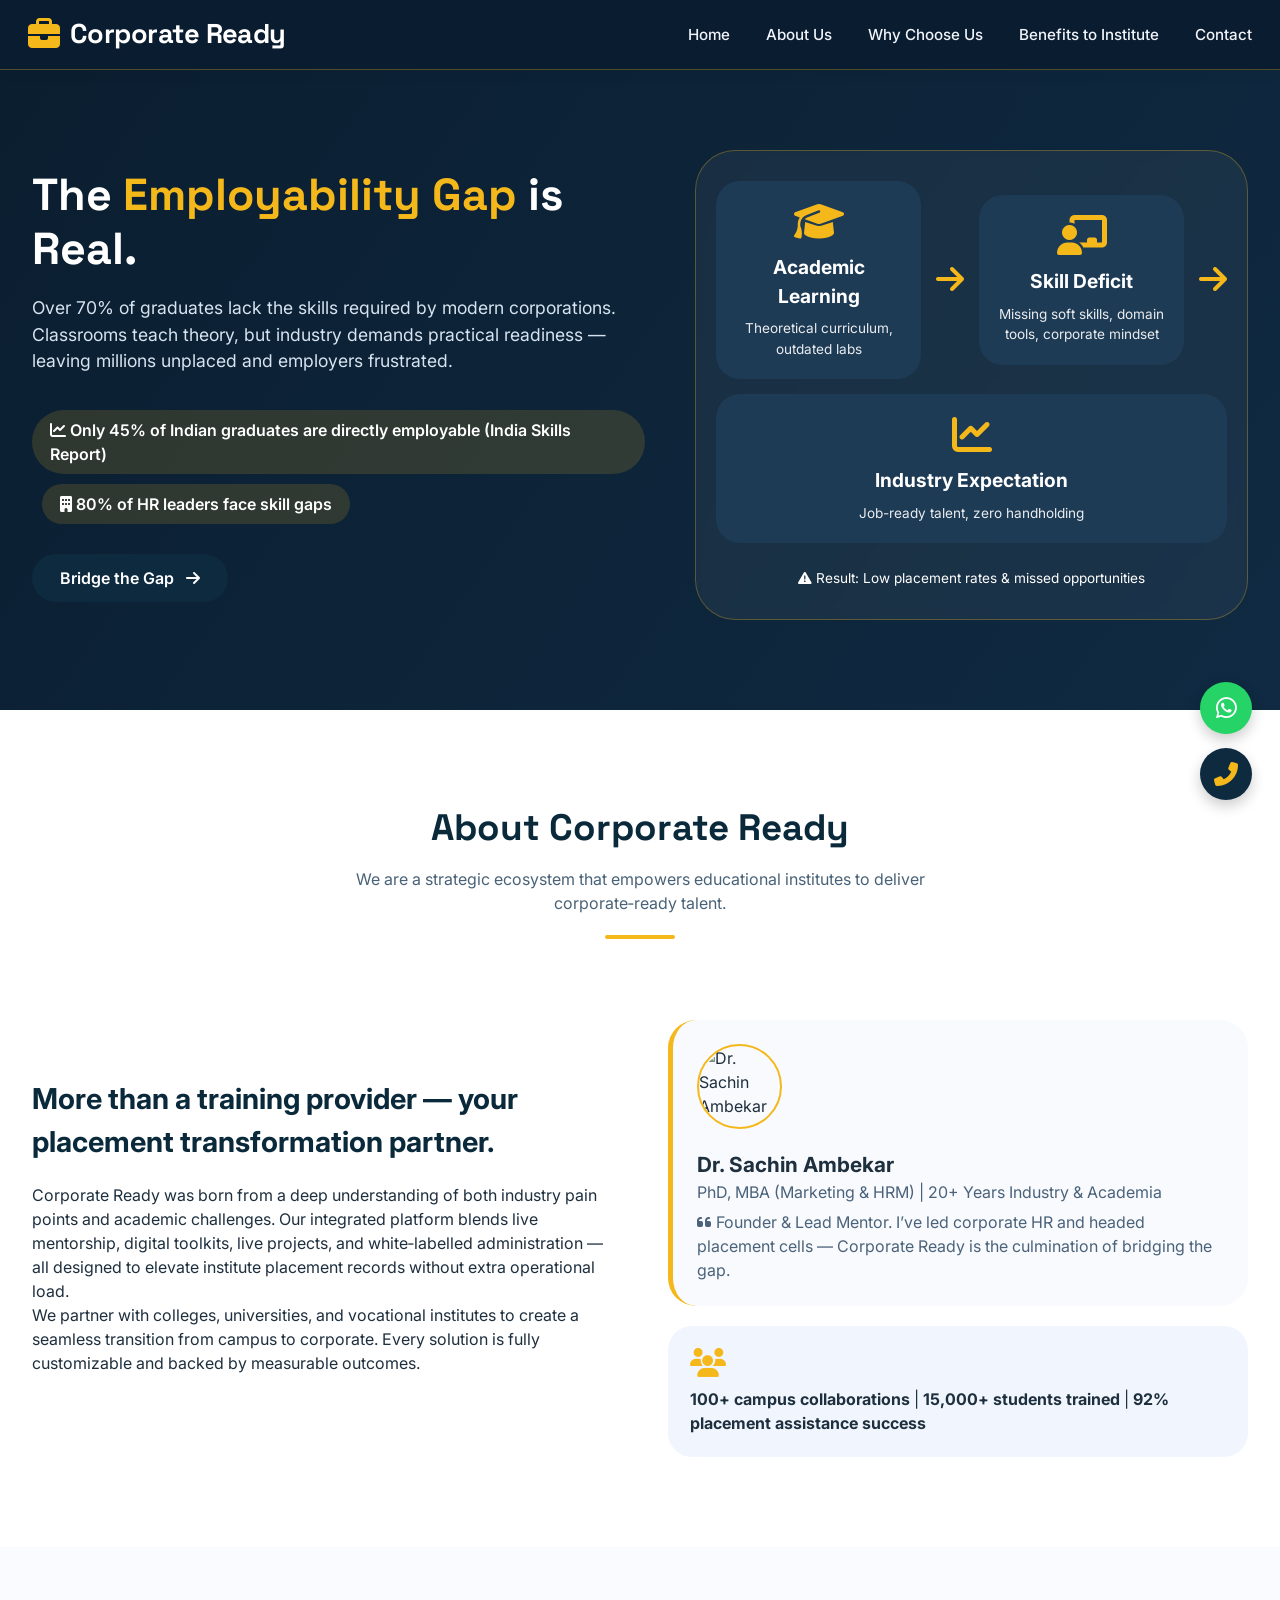
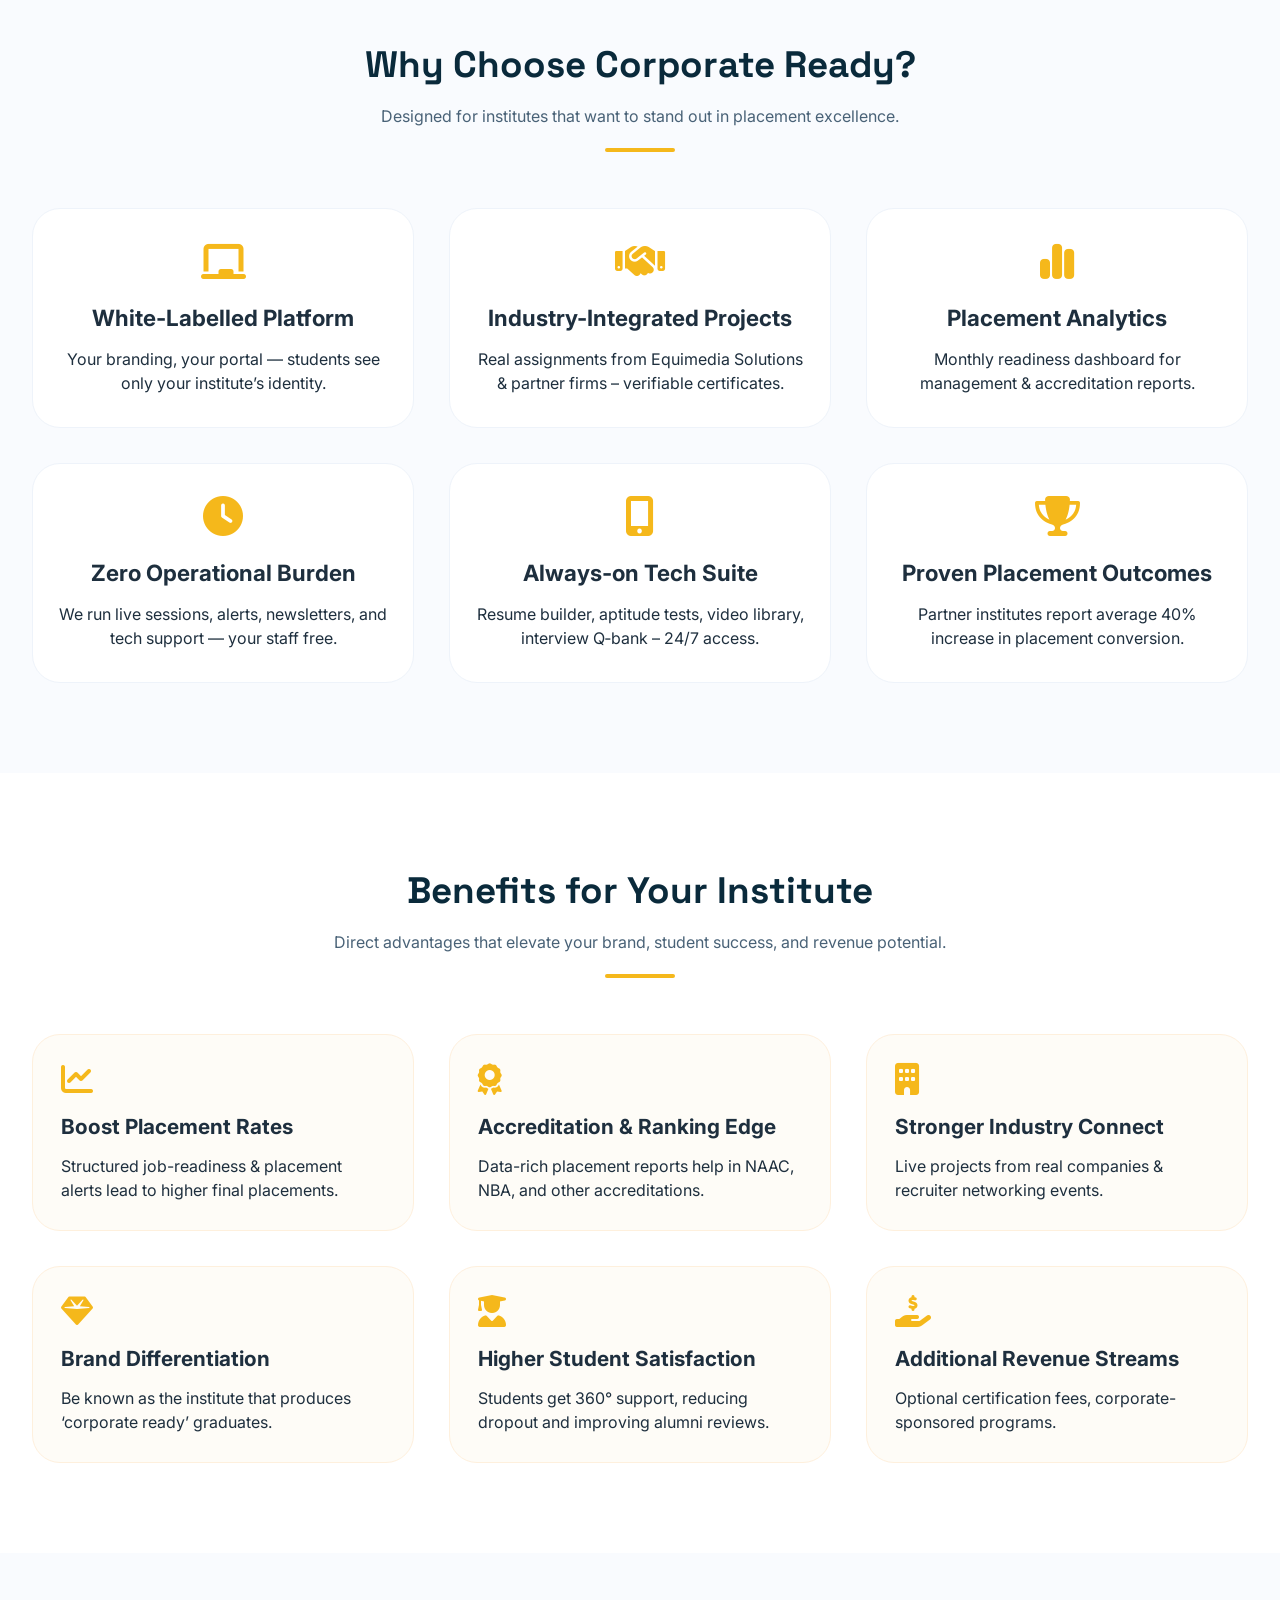
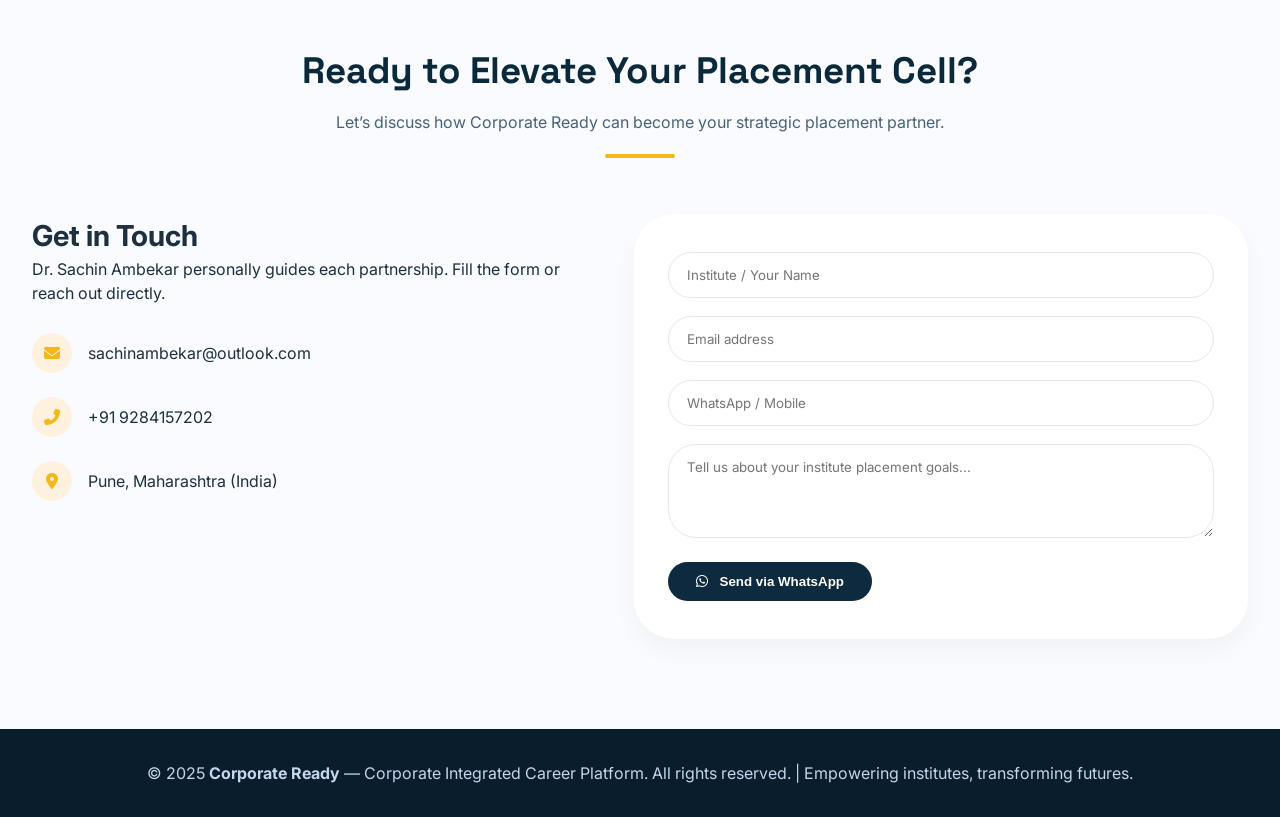
==== index.html @ 8dd1816c "Update index.html" ====
<!DOCTYPE html>
<html lang="en">
<head>
    <meta charset="UTF-8">
    <meta name="viewport" content="width=device-width, initial-scale=1.0, viewport-fit=cover">
    <title>Corporate Ready | Bridging the Employability Gap</title>
    <!-- Google Fonts + robust system fallback -->
    <link href="https://fonts.googleapis.com/css2?family=Inter:opsz,wght@14..32,300;14..32,400;14..32,500;14..32,600;14..32,700;14..32,800&family=Space+Grotesk:wght@400;500;600;700&display=swap" rel="stylesheet">
    <!-- Font Awesome 6 -->
    <link rel="stylesheet" href="https://cdnjs.cloudflare.com/ajax/libs/font-awesome/6.5.0/css/all.min.css">
    <style>
        * {
            margin: 0;
            padding: 0;
            box-sizing: border-box;
        }

        body {
            font-family: 'Inter', -apple-system, BlinkMacSystemFont, 'Segoe UI', Roboto, Helvetica, Arial, sans-serif;
            background: #ffffff;
            color: #1e2f3e;
            line-height: 1.5;
            scroll-behavior: smooth;
        }

        ::-webkit-scrollbar { width: 8px; }
        ::-webkit-scrollbar-track { background: #eef2f8; }
        ::-webkit-scrollbar-thumb { background: #f5b81b; border-radius: 10px; }

        .container {
            max-width: 1280px;
            margin: 0 auto;
            padding: 0 32px;
        }

        /* Header */
        header {
            background: #0a1c2f;
            position: sticky;
            top: 0;
            z-index: 1000;
            border-bottom: 1px solid rgba(245, 184, 27, 0.3);
            box-shadow: 0 4px 12px rgba(0,0,0,0.04);
        }
        nav {
            display: flex;
            justify-content: space-between;
            align-items: center;
            max-width: 1280px;
            margin: 0 auto;
            padding: 14px 28px;
        }
        .logo {
            display: flex;
            align-items: center;
            gap: 10px;
            text-decoration: none;
        }
        .logo-icon {
            font-size: 2rem;
            color: #f5b81b;
        }
        .logo-text {
            font-family: 'Space Grotesk', sans-serif;
            font-weight: 800;
            font-size: 1.7rem;
            letter-spacing: -0.02em;
            color: #ffffff;
        }
        .nav-links {
            display: flex;
            gap: 36px;
            list-style: none;
        }
        .nav-links a {
            color: #f0f4fa;
            font-weight: 500;
            font-size: 0.95rem;
            text-decoration: none;
            padding-bottom: 4px;
            border-bottom: 2px solid transparent;
            transition: 0.2s;
        }
        .nav-links a:hover { color: #f5b81b; border-bottom-color: #f5b81b; }
        .menu-toggle {
            display: none;
            font-size: 1.8rem;
            cursor: pointer;
            color: #f5b81b;
        }

        /* section headers */
        .section-header {
            text-align: center;
            margin-bottom: 56px;
        }
        .section-header h2 {
            font-size: 2.3rem;
            font-weight: 700;
            font-family: 'Space Grotesk', sans-serif;
            color: #0a2a3b;
        }
        .section-header p {
            color: #496277;
            max-width: 680px;
            margin: 12px auto 0;
        }
        .divider {
            width: 70px;
            height: 4px;
            background: #f5b81b;
            margin: 20px auto 0;
            border-radius: 4px;
        }

        /* Buttons */
        .btn-primary {
            display: inline-flex;
            align-items: center;
            gap: 12px;
            background: #0e2a3f;
            color: white;
            padding: 12px 28px;
            border-radius: 40px;
            font-weight: 600;
            text-decoration: none;
            transition: 0.25s;
            border: none;
            cursor: pointer;
        }
        .btn-primary:hover {
            background: #f5b81b;
            color: #0a1c2f;
        }

        /* Hero / Problem section with diagram */
        .hero-problem {
            background: linear-gradient(125deg, #0b1e30 0%, #0f2a42 100%);
            color: white;
            padding: 80px 0 90px;
        }
        .problem-grid {
            display: flex;
            flex-wrap: wrap;
            gap: 50px;
            align-items: center;
        }
        .problem-text {
            flex: 1.2;
        }
        .problem-text h1 {
            font-size: 2.8rem;
            font-weight: 800;
            font-family: 'Space Grotesk', sans-serif;
            line-height: 1.2;
            margin-bottom: 20px;
        }
        .problem-text h1 span { color: #f5b81b; }
        .problem-text p { font-size: 1.1rem; color: #d6e3f0; margin-bottom: 25px; }
        .stat-badge {
            background: rgba(245,184,27,0.15);
            display: inline-block;
            padding: 8px 18px;
            border-radius: 40px;
            font-weight: 600;
            margin-top: 10px;
        }

        /* Diagram (flow) */
        .diagram {
            flex: 1;
            background: rgba(255,255,255,0.05);
            backdrop-filter: blur(4px);
            border-radius: 40px;
            padding: 30px 20px;
            border: 1px solid rgba(245,184,27,0.3);
        }
        .flow-steps {
            display: flex;
            flex-wrap: wrap;
            justify-content: center;
            align-items: center;
            gap: 15px;
        }
        .flow-card {
            background: #1e3b55;
            border-radius: 24px;
            padding: 20px 18px;
            text-align: center;
            min-width: 140px;
            flex: 1;
        }
        .flow-card i { font-size: 2.5rem; color: #f5b81b; margin-bottom: 12px; display: block; }
        .flow-card h4 { font-size: 1.2rem; margin-bottom: 8px; }
        .flow-card p { font-size: 0.85rem; opacity: 0.9; }
        .arrow-symbol { font-size: 2rem; color: #f5b81b; }
        @media (max-width: 780px) {
            .flow-steps { flex-direction: column; }
            .arrow-symbol { transform: rotate(90deg); }
        }

        /* About Us */
        .about {
            padding: 90px 0;
            background: #ffffff;
        }
        .about-grid {
            display: grid;
            grid-template-columns: 1fr 1fr;
            gap: 55px;
            align-items: center;
        }
        .about-text h3 {
            font-size: 1.8rem;
            font-weight: 700;
            margin-bottom: 20px;
            color: #0a2a3b;
        }
        .founder-card {
            background: #f8fafd;
            border-radius: 28px;
            padding: 24px;
            margin-top: 25px;
            border-left: 5px solid #f5b81b;
            display: flex;
            gap: 20px;
            flex-wrap: wrap;
            align-items: center;
        }
        .founder-img {
            width: 85px;
            height: 85px;
            border-radius: 50%;
            object-fit: cover;
            border: 2px solid #f5b81b;
        }
        .founder-info h4 { font-size: 1.3rem; font-weight: 700; }
        .founder-info p { color: #4a627a; }

        /* Why Choose Us */
        .why-us {
            background: #f9fbfe;
            padding: 90px 0;
        }
        .features-grid {
            display: grid;
            grid-template-columns: repeat(auto-fit, minmax(280px, 1fr));
            gap: 35px;
        }
        .feature-card {
            background: white;
            border-radius: 28px;
            padding: 32px 24px;
            text-align: center;
            transition: 0.25s;
            border: 1px solid #eef3fa;
        }
        .feature-card:hover { transform: translateY(-8px); box-shadow: 0 20px 30px -12px rgba(0,0,0,0.08); }
        .feature-card i { font-size: 2.5rem; color: #f5b81b; margin-bottom: 20px; }
        .feature-card h3 { font-size: 1.4rem; margin-bottom: 12px; }

        /* Benefits to Institute */
        .benefits {
            padding: 90px 0;
            background: #ffffff;
        }
        .benefits-grid {
            display: grid;
            grid-template-columns: repeat(auto-fit, minmax(300px, 1fr));
            gap: 35px;
        }
        .benefit-item {
            background: #fefcf7;
            border-radius: 28px;
            padding: 28px;
            border: 1px solid #fef0dd;
            transition: 0.2s;
        }
        .benefit-item i { font-size: 2rem; color: #f5b81b; margin-bottom: 16px; }
        .benefit-item h3 { font-size: 1.3rem; margin-bottom: 12px; }

        /* Contact */
        .contact {
            background: #f9fbfe;
            padding: 90px 0;
        }
        .contact-flex {
            display: flex;
            flex-wrap: wrap;
            gap: 55px;
        }
        .contact-left { flex: 1; }
        .contact-detail { display: flex; align-items: center; gap: 16px; margin-bottom: 24px; }
        .contact-detail i { width: 40px; height: 40px; background: #fef2df; display: inline-flex; align-items: center; justify-content: center; border-radius: 40px; color: #f5b81b; }
        .contact-form { flex: 1; background: white; padding: 38px 34px; border-radius: 40px; box-shadow: 0 12px 24px rgba(0,0,0,0.04); }
        input, textarea { width: 100%; padding: 14px 18px; border: 1px solid #e2e8f0; border-radius: 28px; margin-bottom: 18px; font-family: inherit; }
        input:focus, textarea:focus { border-color: #f5b81b; outline: none; box-shadow: 0 0 0 3px rgba(245,184,27,0.2); }

        footer {
            background: #091d2d;
            color: #c2d6ec;
            text-align: center;
            padding: 32px 0;
        }

        /* floating widgets */
        .floating-widget {
            position: fixed;
            bottom: 100px;
            right: 28px;
            display: flex;
            flex-direction: column;
            gap: 14px;
            z-index: 1000;
        }
        .float-btn {
            width: 52px;
            height: 52px;
            border-radius: 30px;
            display: flex;
            align-items: center;
            justify-content: center;
            font-size: 1.5rem;
            box-shadow: 0 6px 14px rgba(0,0,0,0.2);
            transition: 0.2s;
            text-decoration: none;
        }
        .float-btn:hover { transform: scale(1.08); }
        .wa-float { background: #25D366; color: white; }
        .call-float { background: #0e2a3f; color: #f5b81b; }

        #backToTop {
            position: fixed;
            bottom: 28px;
            right: 28px;
            background: #f5b81b;
            color: #0a1c2f;
            width: 46px;
            height: 46px;
            border-radius: 30px;
            display: flex;
            align-items: center;
            justify-content: center;
            cursor: pointer;
            opacity: 0;
            visibility: hidden;
            transition: 0.2s;
            z-index: 999;
        }
        #backToTop.show { opacity: 1; visibility: visible; }

        @media (max-width: 800px) {
            .nav-links {
                display: none;
                flex-direction: column;
                background: #0a1c2f;
                position: absolute;
                top: 70px;
                left: 0;
                width: 100%;
                padding: 28px;
                gap: 22px;
            }
            .nav-links.active { display: flex; }
            .menu-toggle { display: block; }
            .about-grid { grid-template-columns: 1fr; }
            .container { padding: 0 20px; }
            .problem-text h1 { font-size: 2rem; }
        }
    </style>
</head>
<body>

<header>
    <nav>
        <a href="#home" class="logo">
            <i class="fas fa-briefcase logo-icon"></i>
            <span class="logo-text">Corporate Ready</span>
        </a>
        <div class="menu-toggle" id="mobile-menu"><i class="fas fa-bars"></i></div>
        <ul class="nav-links" id="nav-links">
            <li><a href="#home">Home</a></li>
            <li><a href="#about">About Us</a></li>
            <li><a href="#whyus">Why Choose Us</a></li>
            <li><a href="#benefits">Benefits to Institute</a></li>
            <li><a href="#contact">Contact</a></li>
        </ul>
    </nav>
</header>

<!-- HOME / PROBLEM STATEMENT + DIAGRAM -->
<section id="home" class="hero-problem">
    <div class="container">
        <div class="problem-grid">
            <div class="problem-text">
                <h1>The <span>Employability Gap</span> is Real.</h1>
                <p>Over 70% of graduates lack the skills required by modern corporations. Classrooms teach theory, but industry demands practical readiness — leaving millions unplaced and employers frustrated.</p>
                <div class="stat-badge"><i class="fas fa-chart-line"></i> Only 45% of Indian graduates are directly employable (India Skills Report)</div>
                <div class="stat-badge" style="margin-left: 10px;"><i class="fas fa-building"></i> 80% of HR leaders face skill gaps</div>
                <div style="margin-top: 30px;">
                    <a href="#contact" class="btn-primary">Bridge the Gap <i class="fas fa-arrow-right"></i></a>
                </div>
            </div>
            <div class="diagram">
                <div class="flow-steps">
                    <div class="flow-card">
                        <i class="fas fa-graduation-cap"></i>
                        <h4>Academic Learning</h4>
                        <p>Theoretical curriculum, outdated labs</p>
                    </div>
                    <div class="arrow-symbol"><i class="fas fa-arrow-right"></i></div>
                    <div class="flow-card">
                        <i class="fas fa-chalkboard-user"></i>
                        <h4>Skill Deficit</h4>
                        <p>Missing soft skills, domain tools, corporate mindset</p>
                    </div>
                    <div class="arrow-symbol"><i class="fas fa-arrow-right"></i></div>
                    <div class="flow-card">
                        <i class="fas fa-chart-line"></i>
                        <h4>Industry Expectation</h4>
                        <p>Job-ready talent, zero handholding</p>
                    </div>
                </div>
                <p style="text-align: center; margin-top: 25px; font-size: 0.85rem;"><i class="fas fa-exclamation-triangle"></i> Result: Low placement rates & missed opportunities</p>
            </div>
        </div>
    </div>
</section>

<!-- ABOUT US (includes founder & mentor profile but balanced) -->
<section id="about" class="about">
    <div class="container">
        <div class="section-header">
            <h2>About Corporate Ready</h2>
            <p>We are a strategic ecosystem that empowers educational institutes to deliver corporate‑ready talent.</p>
            <div class="divider"></div>
        </div>
        <div class="about-grid">
            <div class="about-text">
                <h3>More than a training provider — your placement transformation partner.</h3>
                <p>Corporate Ready was born from a deep understanding of both industry pain points and academic challenges. Our integrated platform blends live mentorship, digital toolkits, live projects, and white‑labelled administration — all designed to elevate institute placement records without extra operational load.</p>
                <p>We partner with colleges, universities, and vocational institutes to create a seamless transition from campus to corporate. Every solution is fully customizable and backed by measurable outcomes.</p>
            </div>
            <div>
                <div class="founder-card">
                    <img class="founder-img" src="https://sachinambekar.netlify.app/assets/images/untitled-design-18-940x788.webp" alt="Dr. Sachin Ambekar">
                    <div class="founder-info">
                        <h4>Dr. Sachin Ambekar</h4>
                        <p>PhD, MBA (Marketing & HRM) | 20+ Years Industry & Academia</p>
                        <p style="margin-top: 6px;"><i class="fas fa-quote-left"></i> Founder & Lead Mentor. I’ve led corporate HR and headed placement cells — Corporate Ready is the culmination of bridging the gap.</p>
                    </div>
                </div>
                <div style="background: #f1f6fe; border-radius: 24px; padding: 22px; margin-top: 20px;">
                    <i class="fas fa-users" style="color: #f5b81b; font-size: 1.8rem;"></i>
                    <p style="margin-top: 8px;"><strong>100+ campus collaborations</strong> | <strong>15,000+ students trained</strong> | <strong>92% placement assistance success</strong></p>
                </div>
            </div>
        </div>
    </div>
</section>

<!-- WHY CHOOSE US -->
<section id="whyus" class="why-us">
    <div class="container">
        <div class="section-header">
            <h2>Why Choose Corporate Ready?</h2>
            <p>Designed for institutes that want to stand out in placement excellence.</p>
            <div class="divider"></div>
        </div>
        <div class="features-grid">
            <div class="feature-card"><i class="fas fa-chalkboard"></i><h3>White-Labelled Platform</h3><p>Your branding, your portal — students see only your institute’s identity.</p></div>
            <div class="feature-card"><i class="fas fa-handshake"></i><h3>Industry-Integrated Projects</h3><p>Real assignments from Equimedia Solutions & partner firms – verifiable certificates.</p></div>
            <div class="feature-card"><i class="fas fa-chart-simple"></i><h3>Placement Analytics</h3><p>Monthly readiness dashboard for management & accreditation reports.</p></div>
            <div class="feature-card"><i class="fas fa-clock"></i><h3>Zero Operational Burden</h3><p>We run live sessions, alerts, newsletters, and tech support — your staff free.</p></div>
            <div class="feature-card"><i class="fas fa-mobile-alt"></i><h3>Always-on Tech Suite</h3><p>Resume builder, aptitude tests, video library, interview Q‑bank – 24/7 access.</p></div>
            <div class="feature-card"><i class="fas fa-trophy"></i><h3>Proven Placement Outcomes</h3><p>Partner institutes report average 40% increase in placement conversion.</p></div>
        </div>
    </div>
</section>

<!-- BENEFITS TO INSTITUTE (clear ROI) -->
<section id="benefits" class="benefits">
    <div class="container">
        <div class="section-header">
            <h2>Benefits for Your Institute</h2>
            <p>Direct advantages that elevate your brand, student success, and revenue potential.</p>
            <div class="divider"></div>
        </div>
        <div class="benefits-grid">
            <div class="benefit-item"><i class="fas fa-chart-line"></i><h3>Boost Placement Rates</h3><p>Structured job-readiness & placement alerts lead to higher final placements.</p></div>
            <div class="benefit-item"><i class="fas fa-award"></i><h3>Accreditation & Ranking Edge</h3><p>Data-rich placement reports help in NAAC, NBA, and other accreditations.</p></div>
            <div class="benefit-item"><i class="fas fa-building"></i><h3>Stronger Industry Connect</h3><p>Live projects from real companies & recruiter networking events.</p></div>
            <div class="benefit-item"><i class="fas fa-gem"></i><h3>Brand Differentiation</h3><p>Be known as the institute that produces ‘corporate ready’ graduates.</p></div>
            <div class="benefit-item"><i class="fas fa-user-graduate"></i><h3>Higher Student Satisfaction</h3><p>Students get 360° support, reducing dropout and improving alumni reviews.</p></div>
            <div class="benefit-item"><i class="fas fa-hand-holding-usd"></i><h3>Additional Revenue Streams</h3><p>Optional certification fees, corporate-sponsored programs.</p></div>
        </div>
    </div>
</section>

<!-- CONTACT SECTION -->
<section id="contact" class="contact">
    <div class="container">
        <div class="section-header">
            <h2>Ready to Elevate Your Placement Cell?</h2>
            <p>Let’s discuss how Corporate Ready can become your strategic placement partner.</p>
            <div class="divider"></div>
        </div>
        <div class="contact-flex">
            <div class="contact-left">
                <h3 style="font-size: 1.8rem;">Get in Touch</h3>
                <p style="margin-bottom: 28px;">Dr. Sachin Ambekar personally guides each partnership. Fill the form or reach out directly.</p>
                <div class="contact-detail"><i class="fas fa-envelope"></i> <span>sachinambekar@outlook.com</span></div>
                <div class="contact-detail"><i class="fas fa-phone-alt"></i> <span>+91 9284157202</span></div>
                <div class="contact-detail"><i class="fas fa-map-marker-alt"></i> <span>Pune, Maharashtra (India)</span></div>
            </div>
            <div class="contact-form">
                <form id="contactForm">
                    <input type="text" id="formName" placeholder="Institute / Your Name" required>
                    <input type="email" id="formEmail" placeholder="Email address" required>
                    <input type="tel" id="formMobile" placeholder="WhatsApp / Mobile">
                    <textarea id="formMessage" rows="4" placeholder="Tell us about your institute placement goals..."></textarea>
                    <button type="submit" class="btn-primary"><i class="fab fa-whatsapp"></i> Send via WhatsApp</button>
                </form>
            </div>
        </div>
    </div>
</section>

<footer>
    <div class="container">
        <p>© 2025 <strong>Corporate Ready</strong> — Corporate Integrated Career Platform. All rights reserved. | Empowering institutes, transforming futures.</p>
    </div>
</footer>

<!-- Floating Widgets -->
<div class="floating-widget">
    <a href="https://wa.me/919284157202?text=Hello%20Dr.%20Sachin%20Ambekar%2C%20I'm%20interested%20in%20Corporate%20Ready%20for%20my%20institute." target="_blank" class="float-btn wa-float"><i class="fab fa-whatsapp"></i></a>
    <a href="tel:+919284157202" class="float-btn call-float"><i class="fas fa-phone-alt"></i></a>
</div>
<div id="backToTop"><i class="fas fa-arrow-up"></i></div>

<script>
    const menuToggle = document.getElementById('mobile-menu');
    const navLinks = document.getElementById('nav-links');
    if (menuToggle) {
        menuToggle.addEventListener('click', () => navLinks.classList.toggle('active'));
    }
    document.querySelectorAll('.nav-links a').forEach(anchor => {
        anchor.addEventListener('click', function(e) {
            e.preventDefault();
            const target = document.querySelector(this.getAttribute('href'));
            if (target) {
                target.scrollIntoView({ behavior: 'smooth', block: 'start' });
                navLinks.classList.remove('active');
            }
        });
    });
    const backTop = document.getElementById('backToTop');
    window.addEventListener('scroll', () => {
        if (window.scrollY > 500) backTop.classList.add('show');
        else backTop.classList.remove('show');
    });
    backTop.addEventListener('click', () => window.scrollTo({ top: 0, behavior: 'smooth' }));

    const form = document.getElementById('contactForm');
    form.addEventListener('submit', (e) => {
        e.preventDefault();
        const name = document.getElementById('formName').value.trim();
        const email = document.getElementById('formEmail').value.trim();
        const mobile = document.getElementById('formMobile').value.trim();
        const msg = document.getElementById('formMessage').value.trim();
        let waMsg = `Hello Dr. Sachin Ambekar,%0A%0A*Institute Inquiry - Corporate Ready*%0AName: ${encodeURIComponent(name)}%0AEmail: ${encodeURIComponent(email)}%0A`;
        if (mobile) waMsg += `Mobile: ${encodeURIComponent(mobile)}%0A`;
        if (msg) waMsg += `Message: ${encodeURIComponent(msg)}%0A`;
        waMsg += `%0AI want to explore Corporate Ready benefits for my institute.`;
        window.open(`https://wa.me/919284157202?text=${waMsg}`, '_blank');
        setTimeout(() => form.reset(), 800);
    });
</script>
</body>
</html>
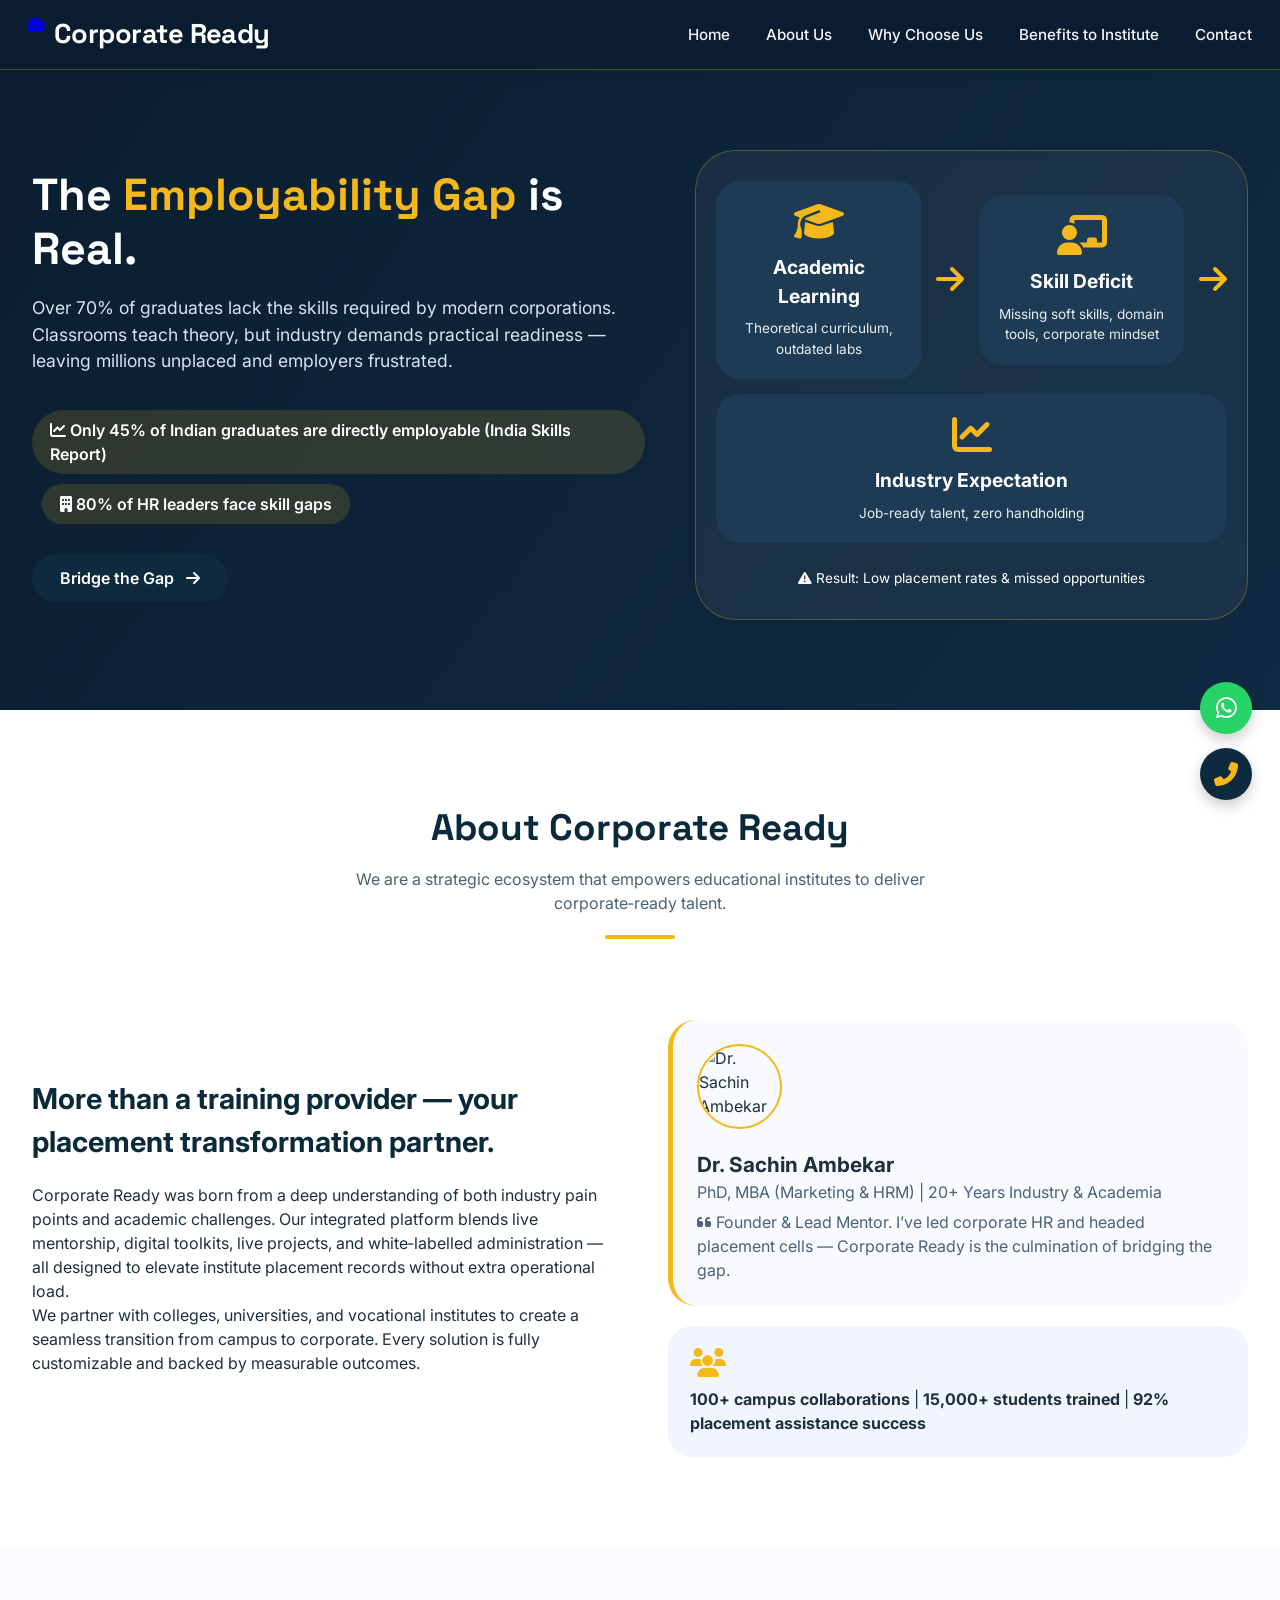
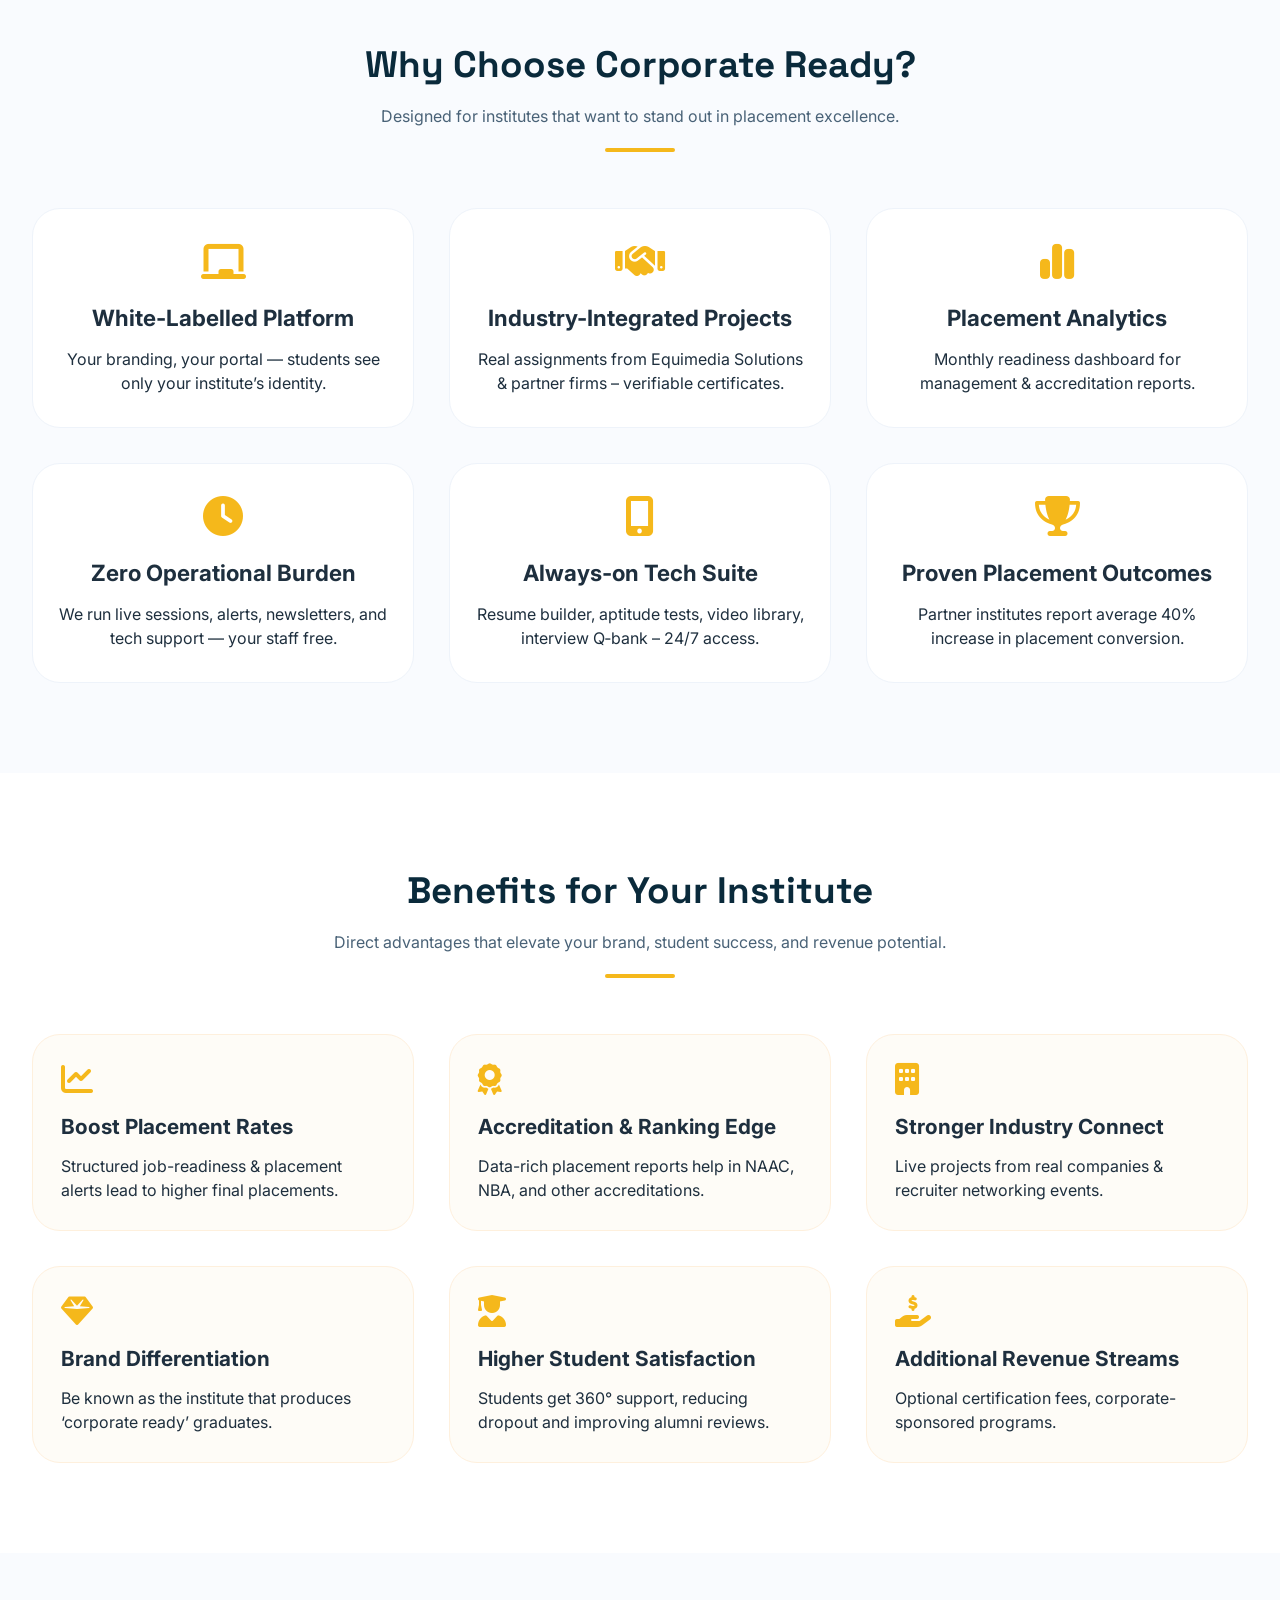
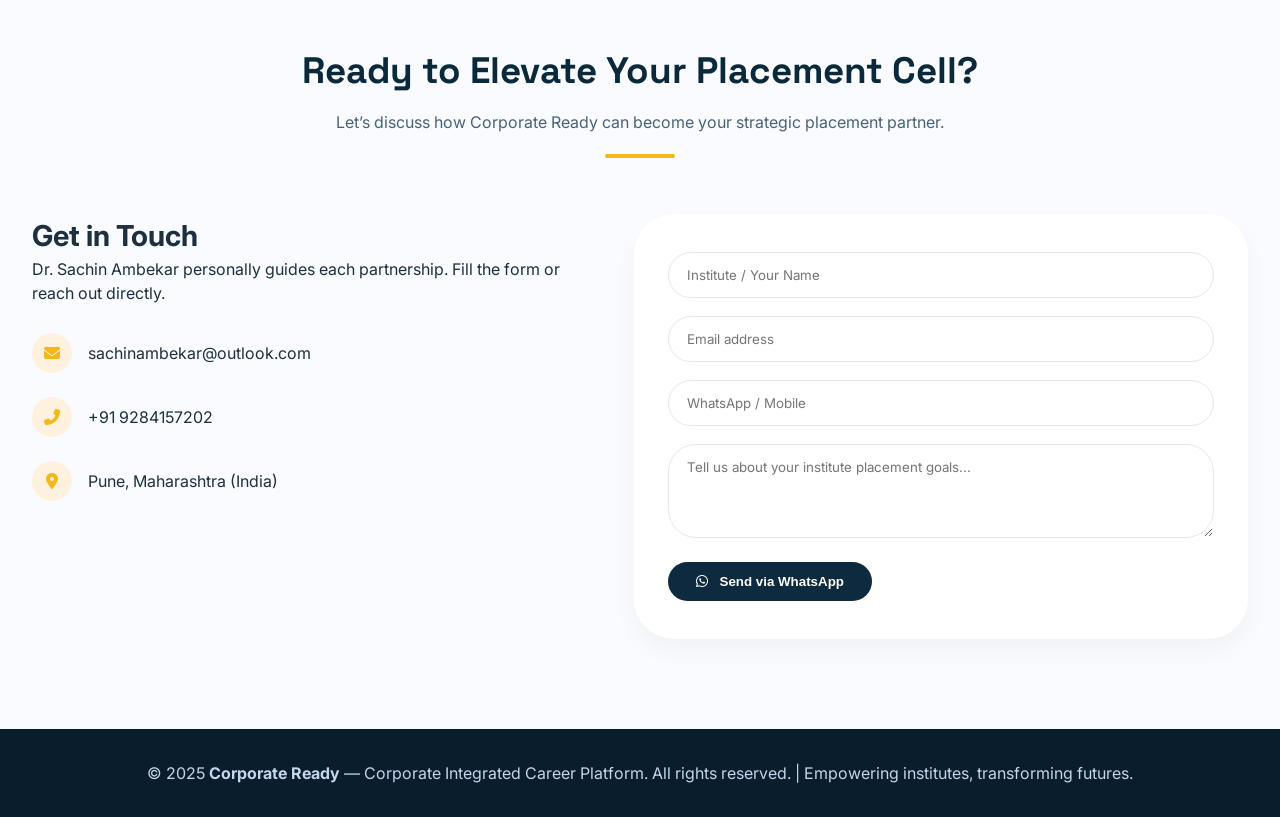
==== commit 79899a99: "Update index.html" ====
--- a/index.html
+++ b/index.html
@@ -56,10 +56,11 @@
             gap: 10px;
             text-decoration: none;
         }
-        .logo-icon {
-            font-size: 2rem;
-            color: #f5b81b;
-        }
+.logo-icon {
+    height: 2.2rem;       /* matches the old icon size; adjust if needed */
+    width: auto;
+    display: block;
+}
         .logo-text {
             font-family: 'Space Grotesk', sans-serif;
             font-weight: 800;
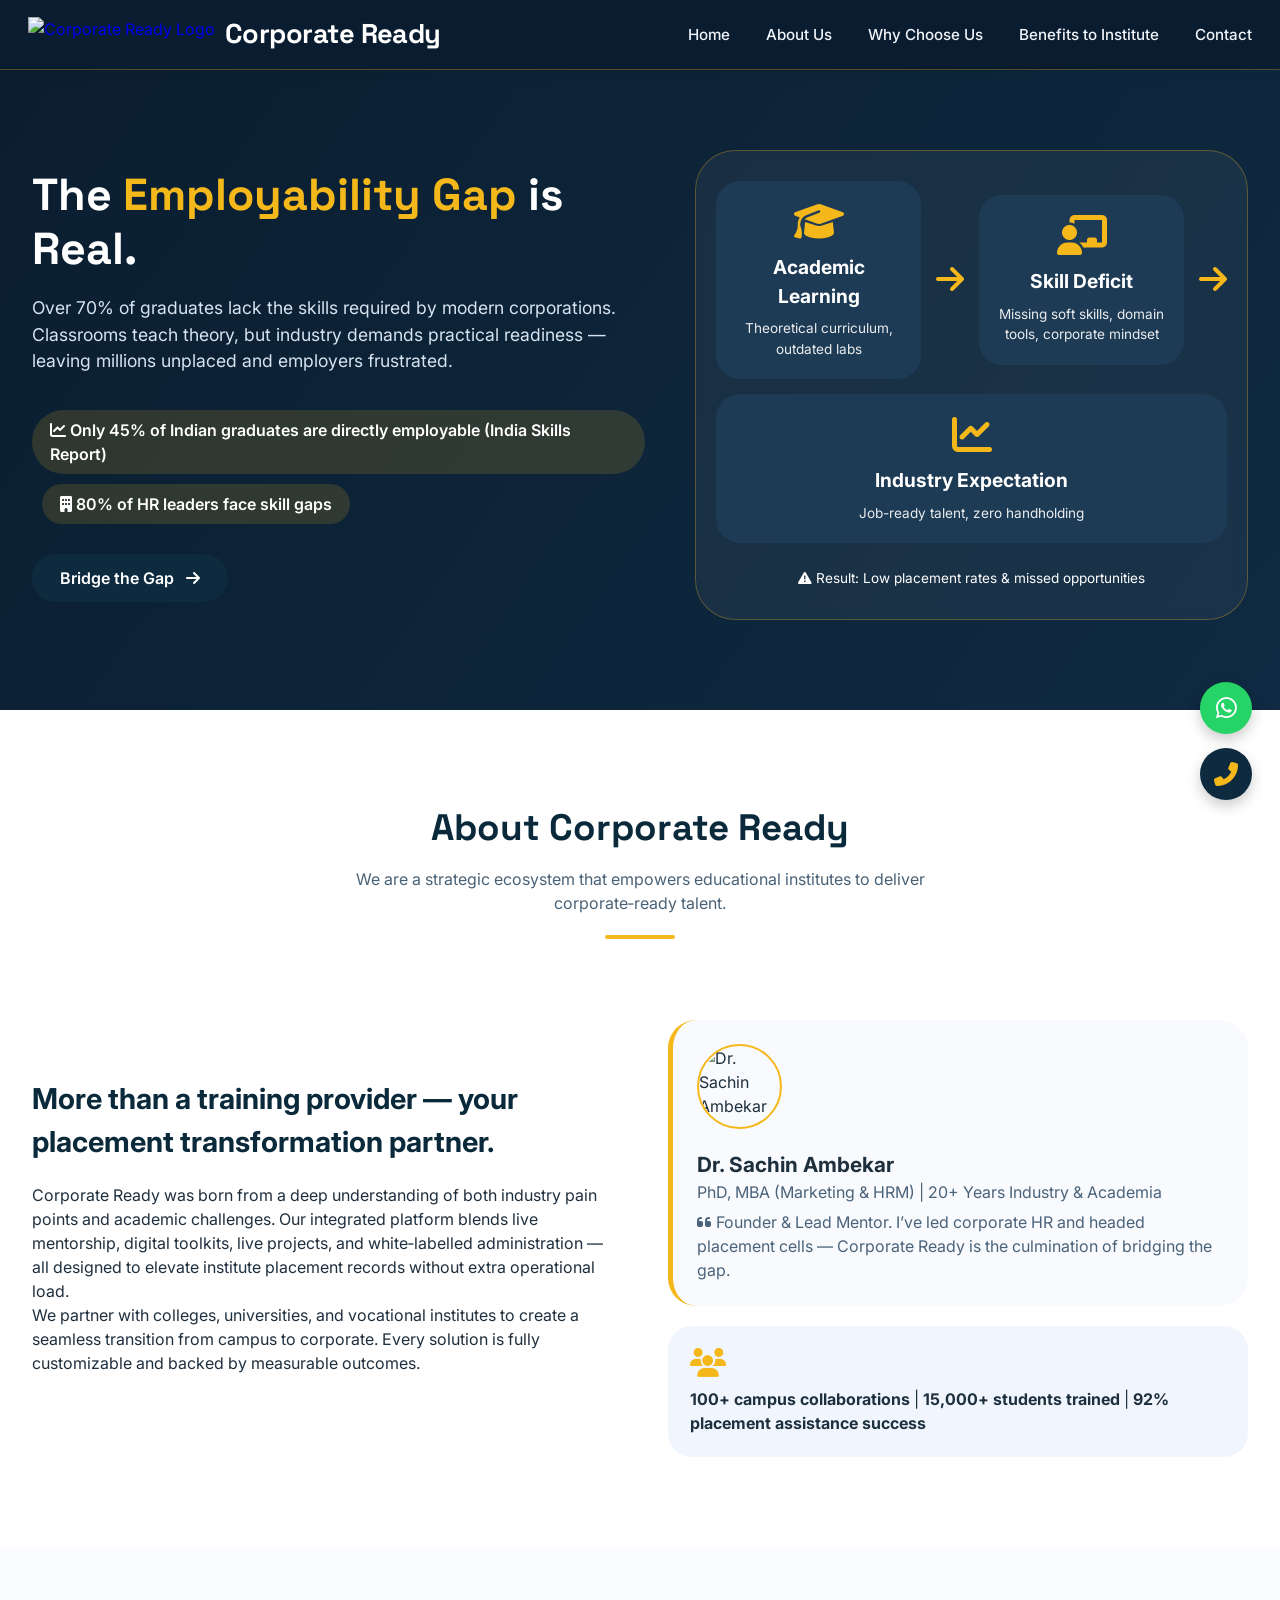
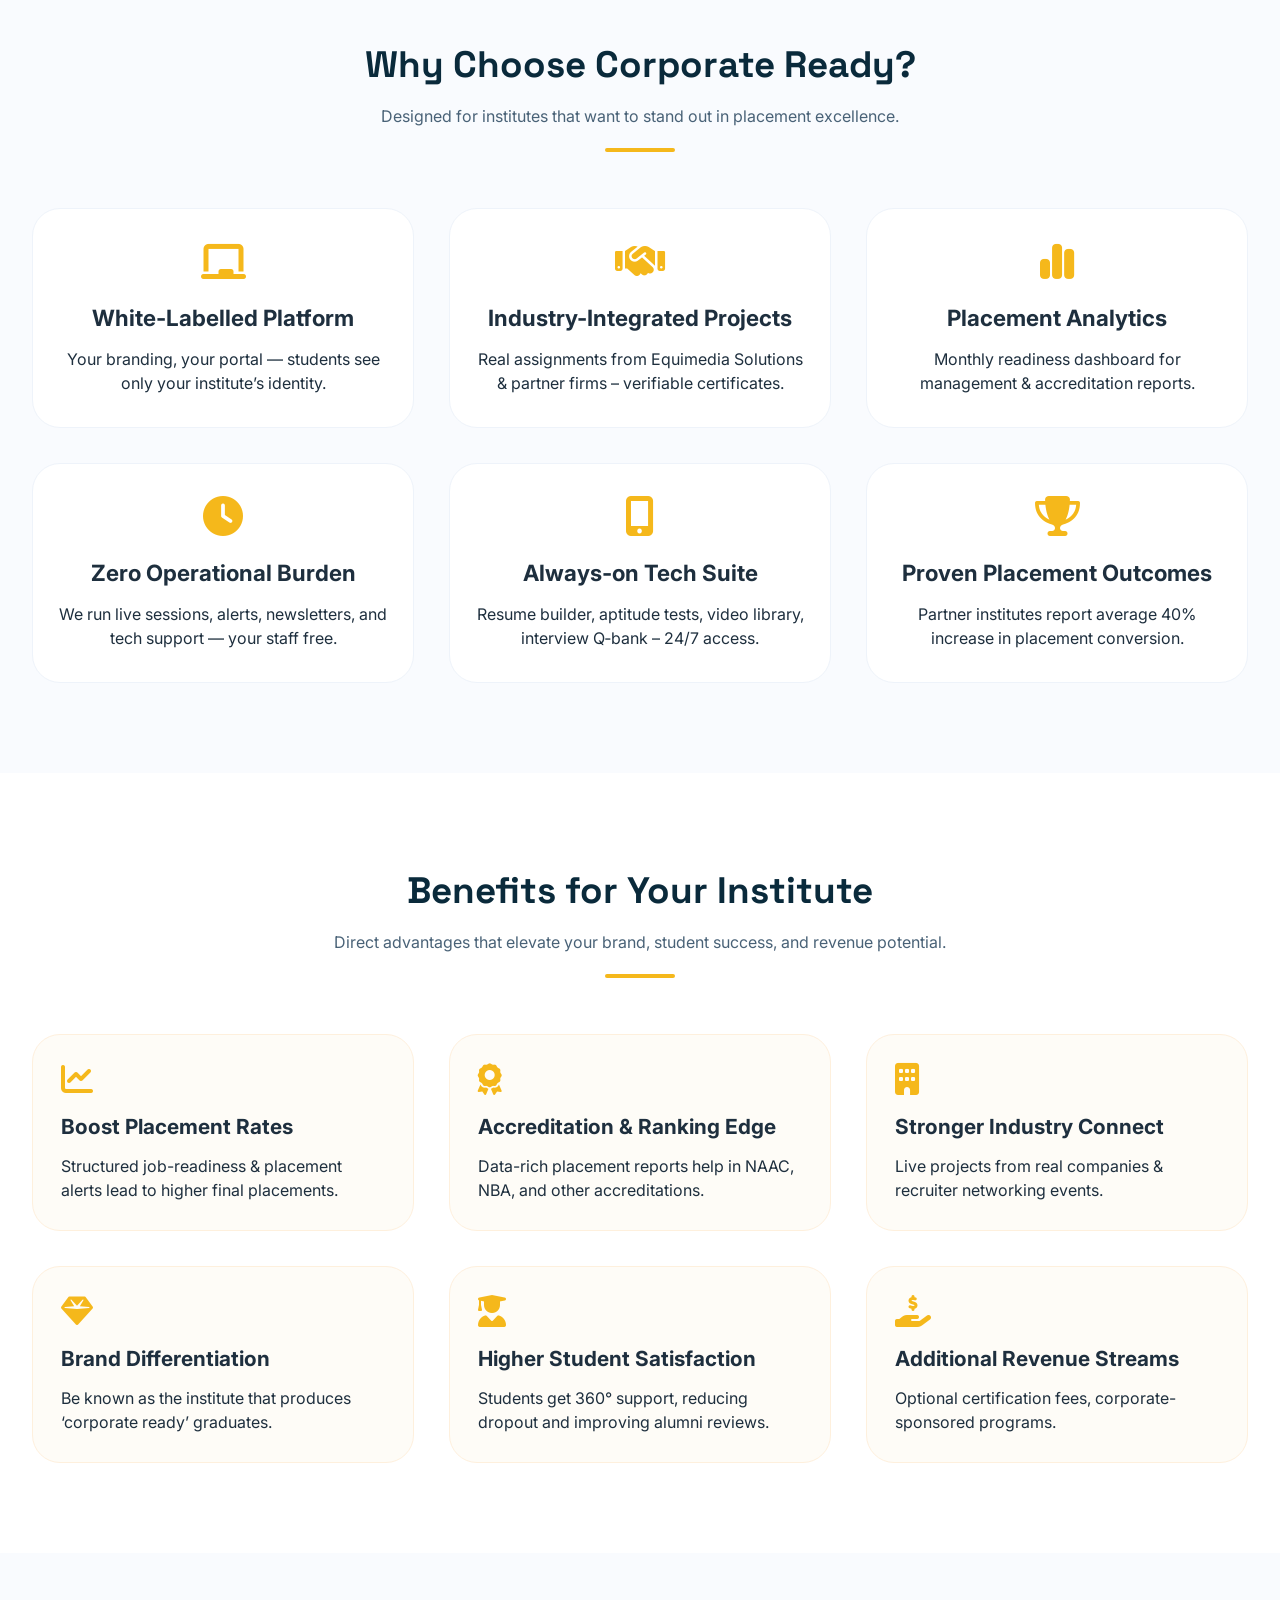
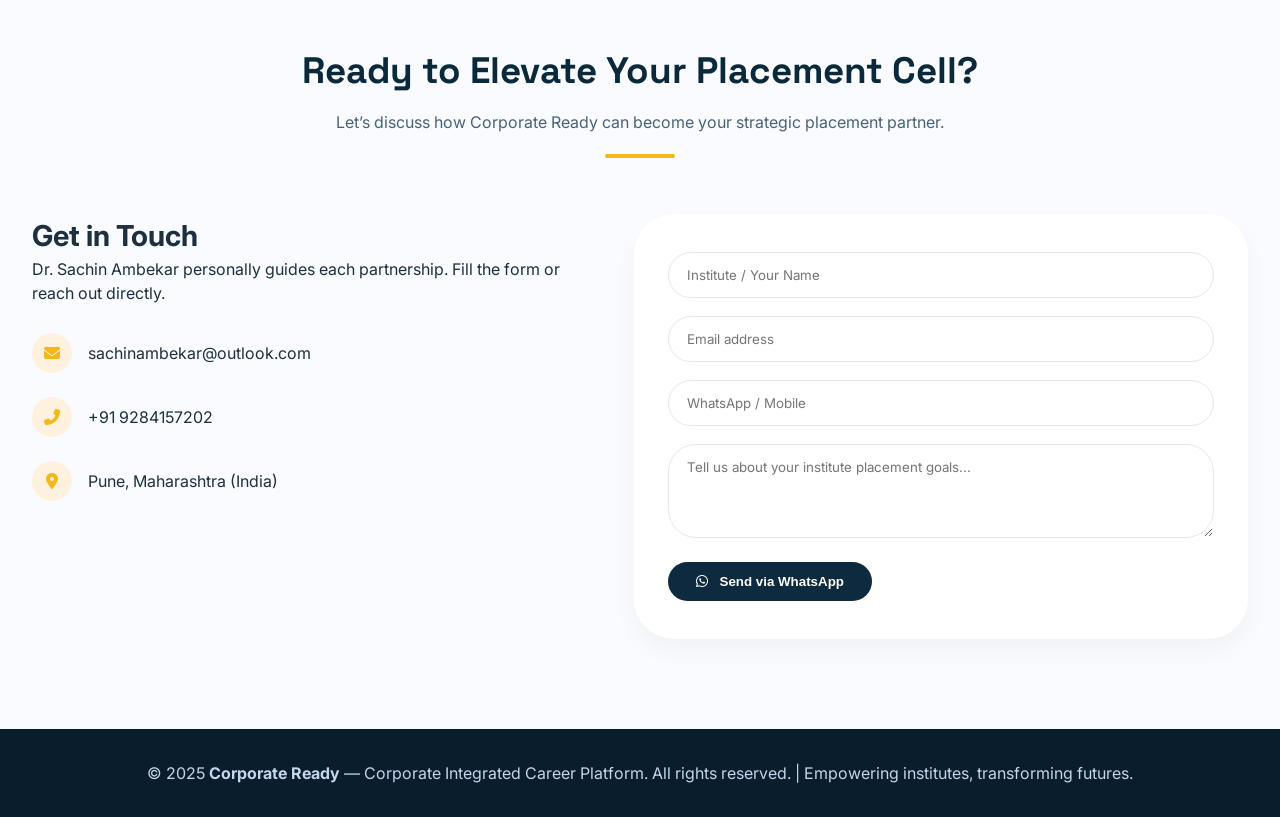
==== commit c7496504: "Update index.html" ====
--- a/index.html
+++ b/index.html
@@ -374,10 +374,10 @@
 
 <header>
     <nav>
-        <a href="#home" class="logo">
-            <i class="fas fa-briefcase logo-icon"></i>
-            <span class="logo-text">Corporate Ready</span>
-        </a>
+    <a href="#home" class="logo">
+    <img src="CorpReadyLogo.png" alt="Corporate Ready Logo" class="logo-icon">
+    <span class="logo-text">Corporate Ready</span>
+</a>
         <div class="menu-toggle" id="mobile-menu"><i class="fas fa-bars"></i></div>
         <ul class="nav-links" id="nav-links">
             <li><a href="#home">Home</a></li>
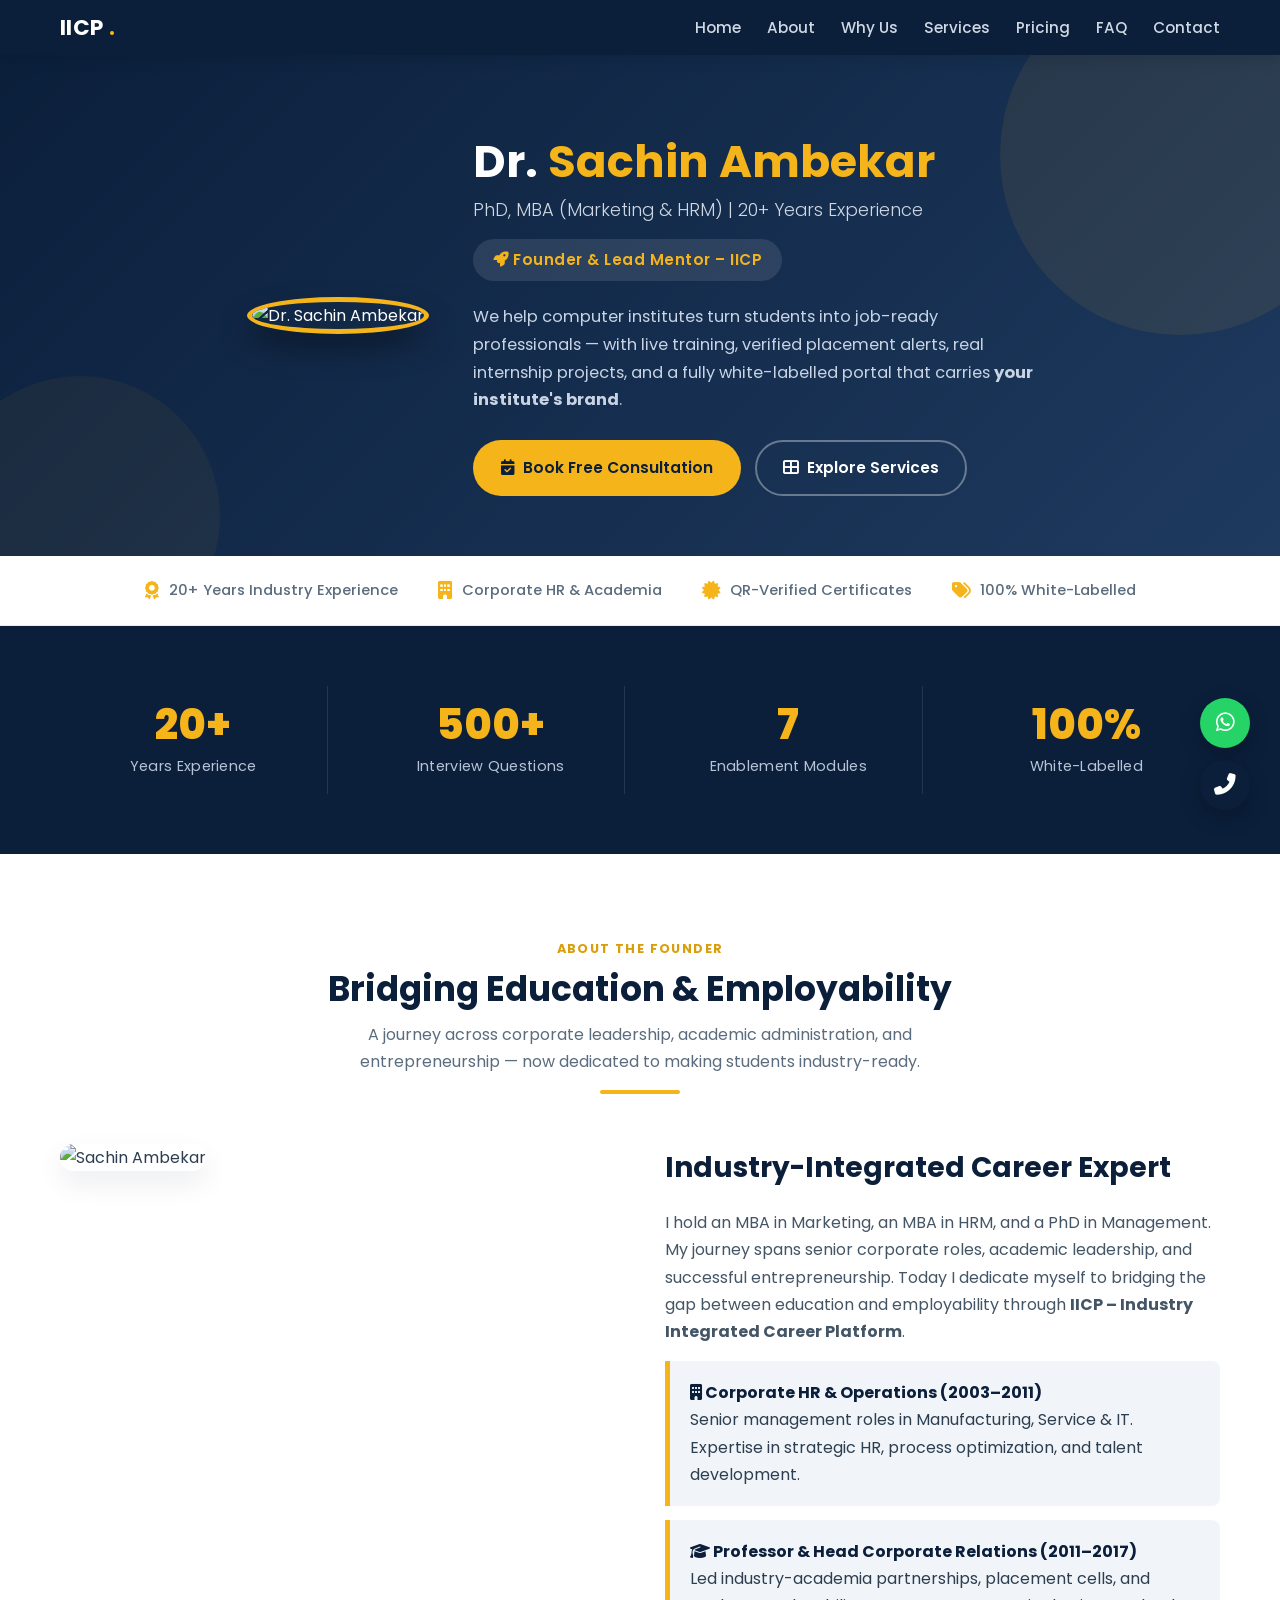
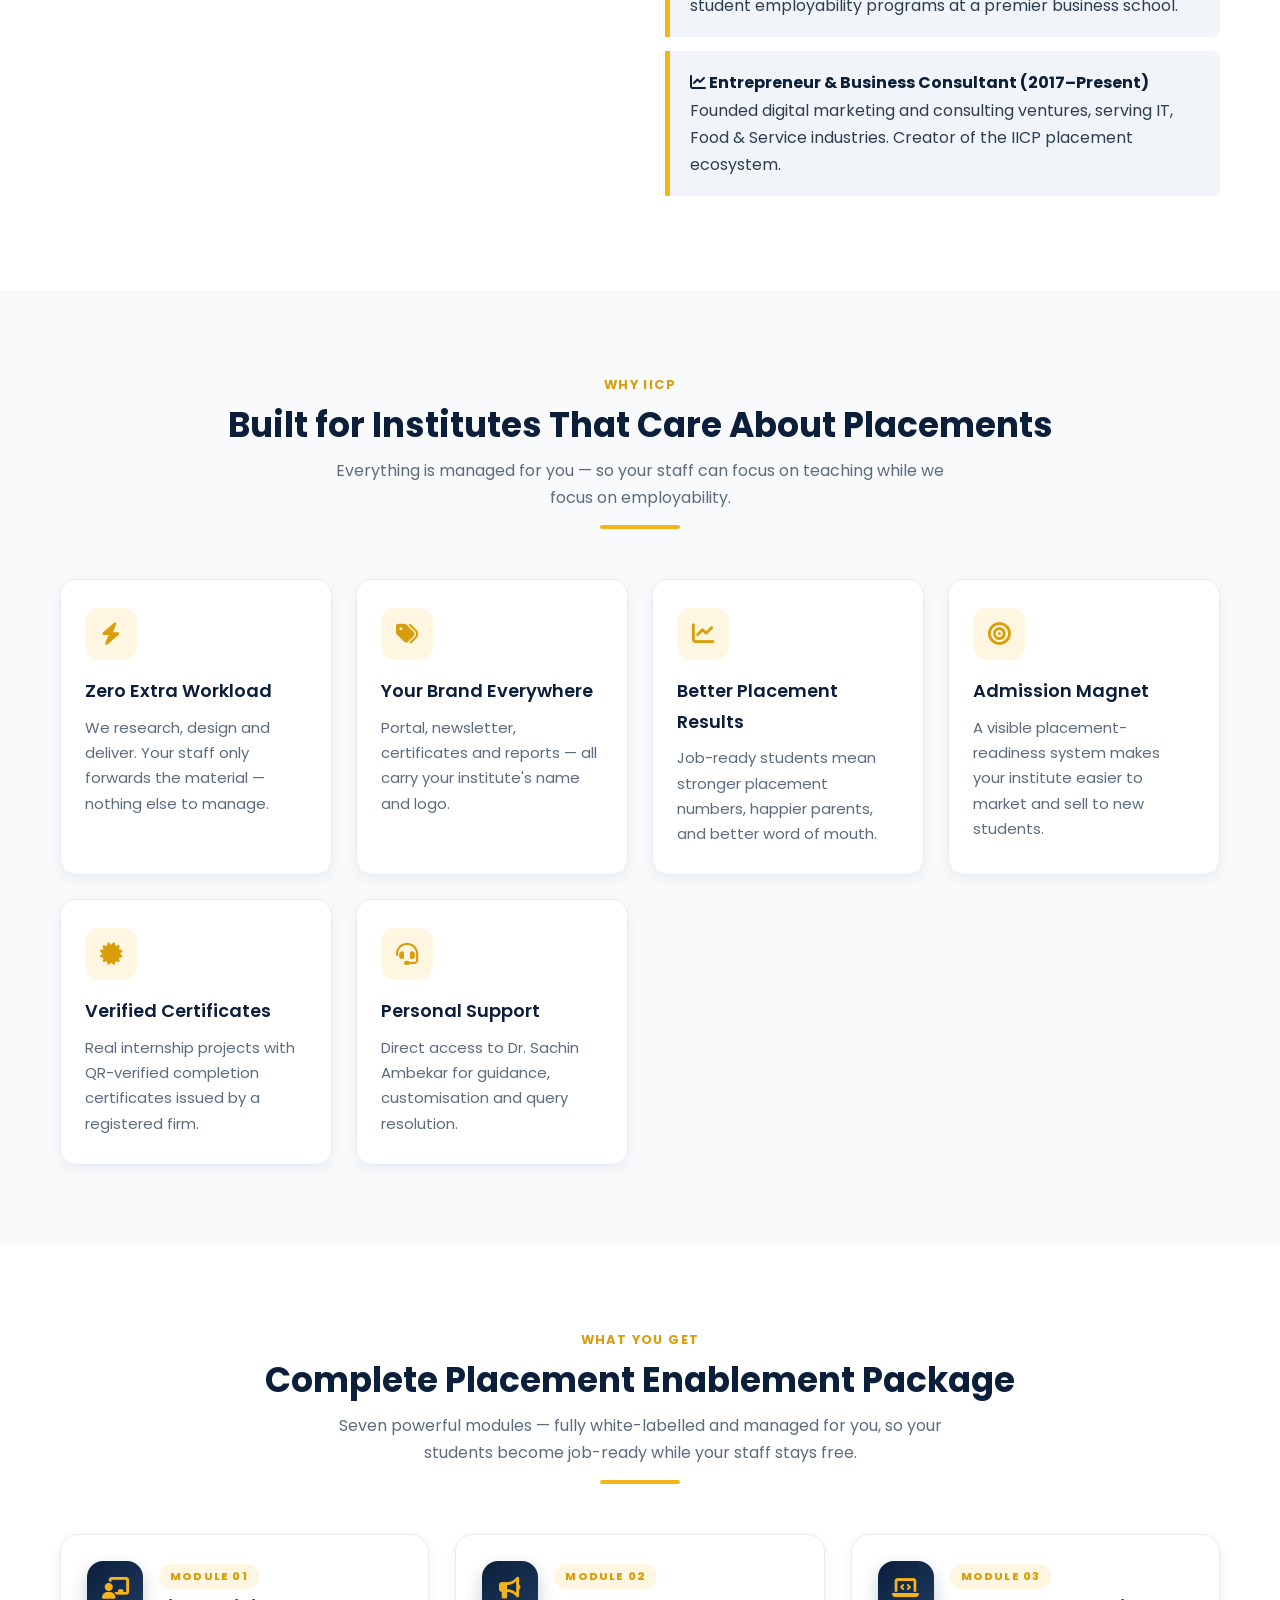
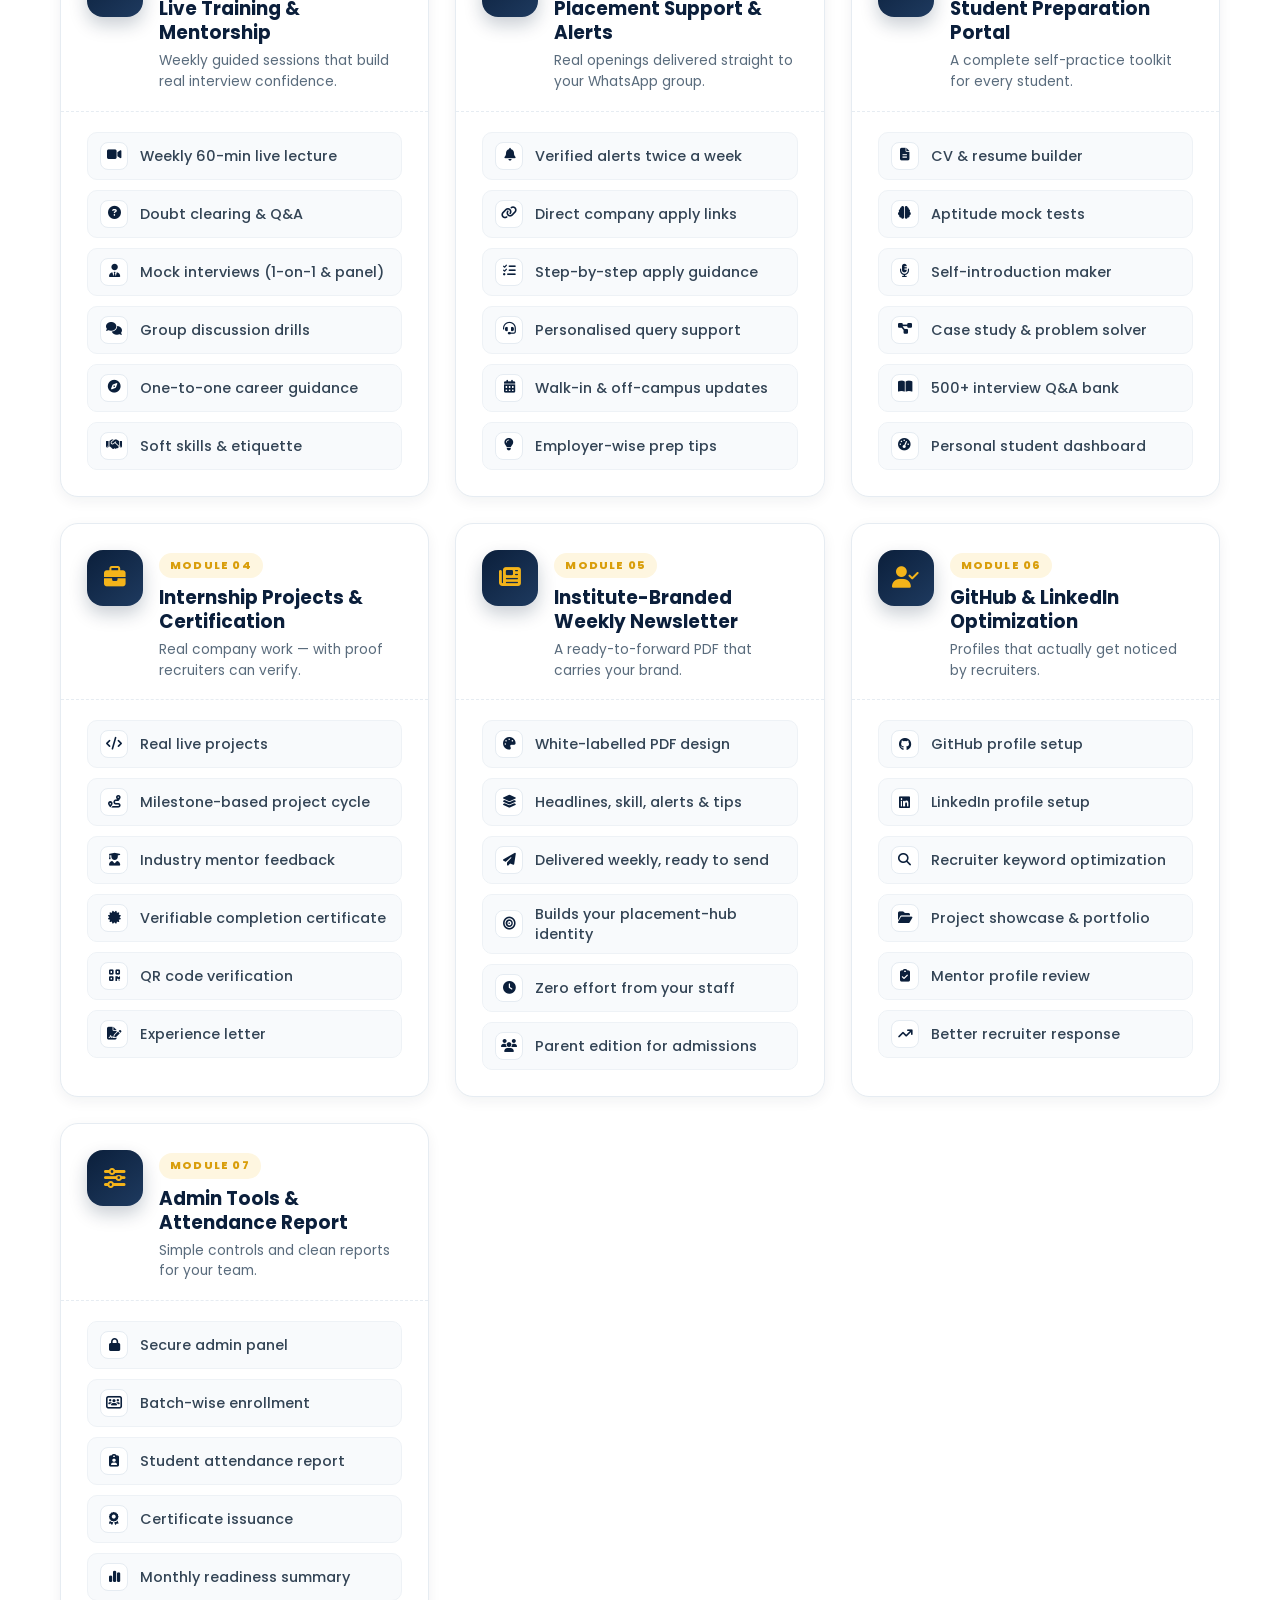
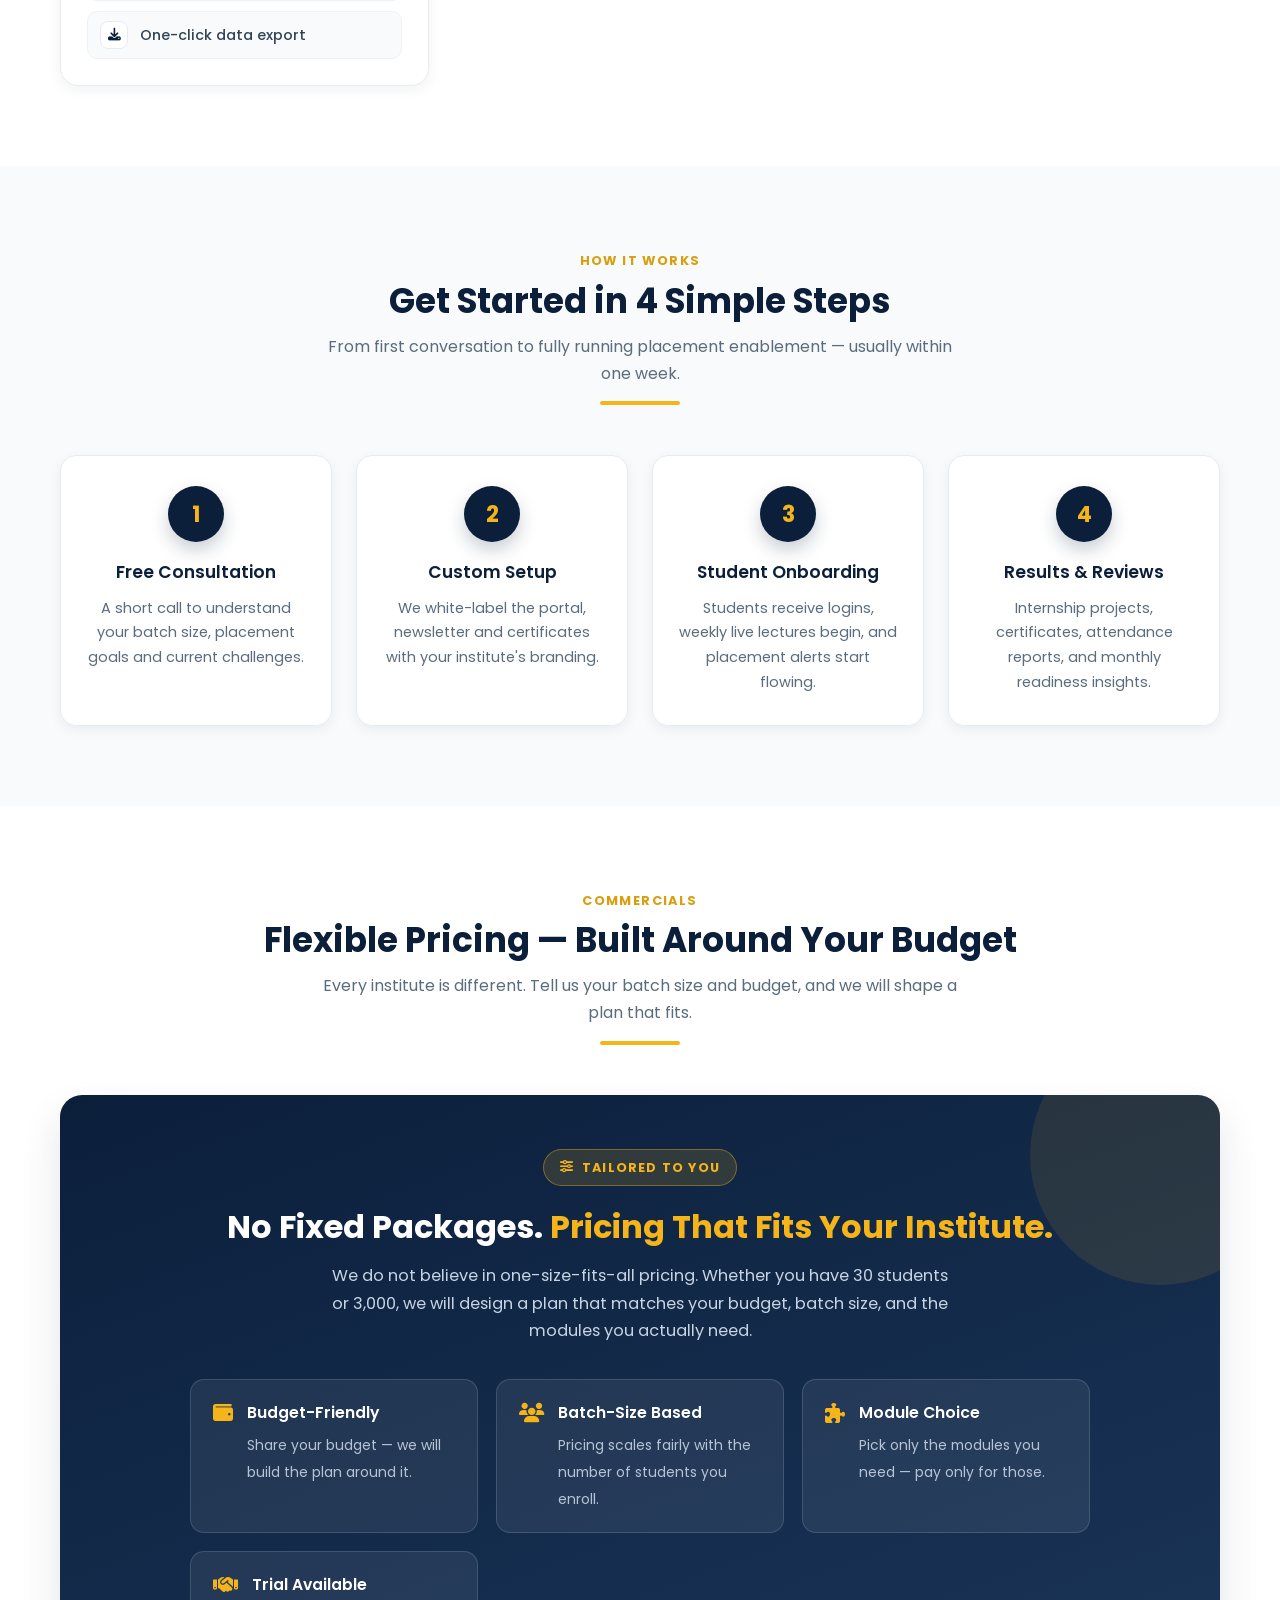
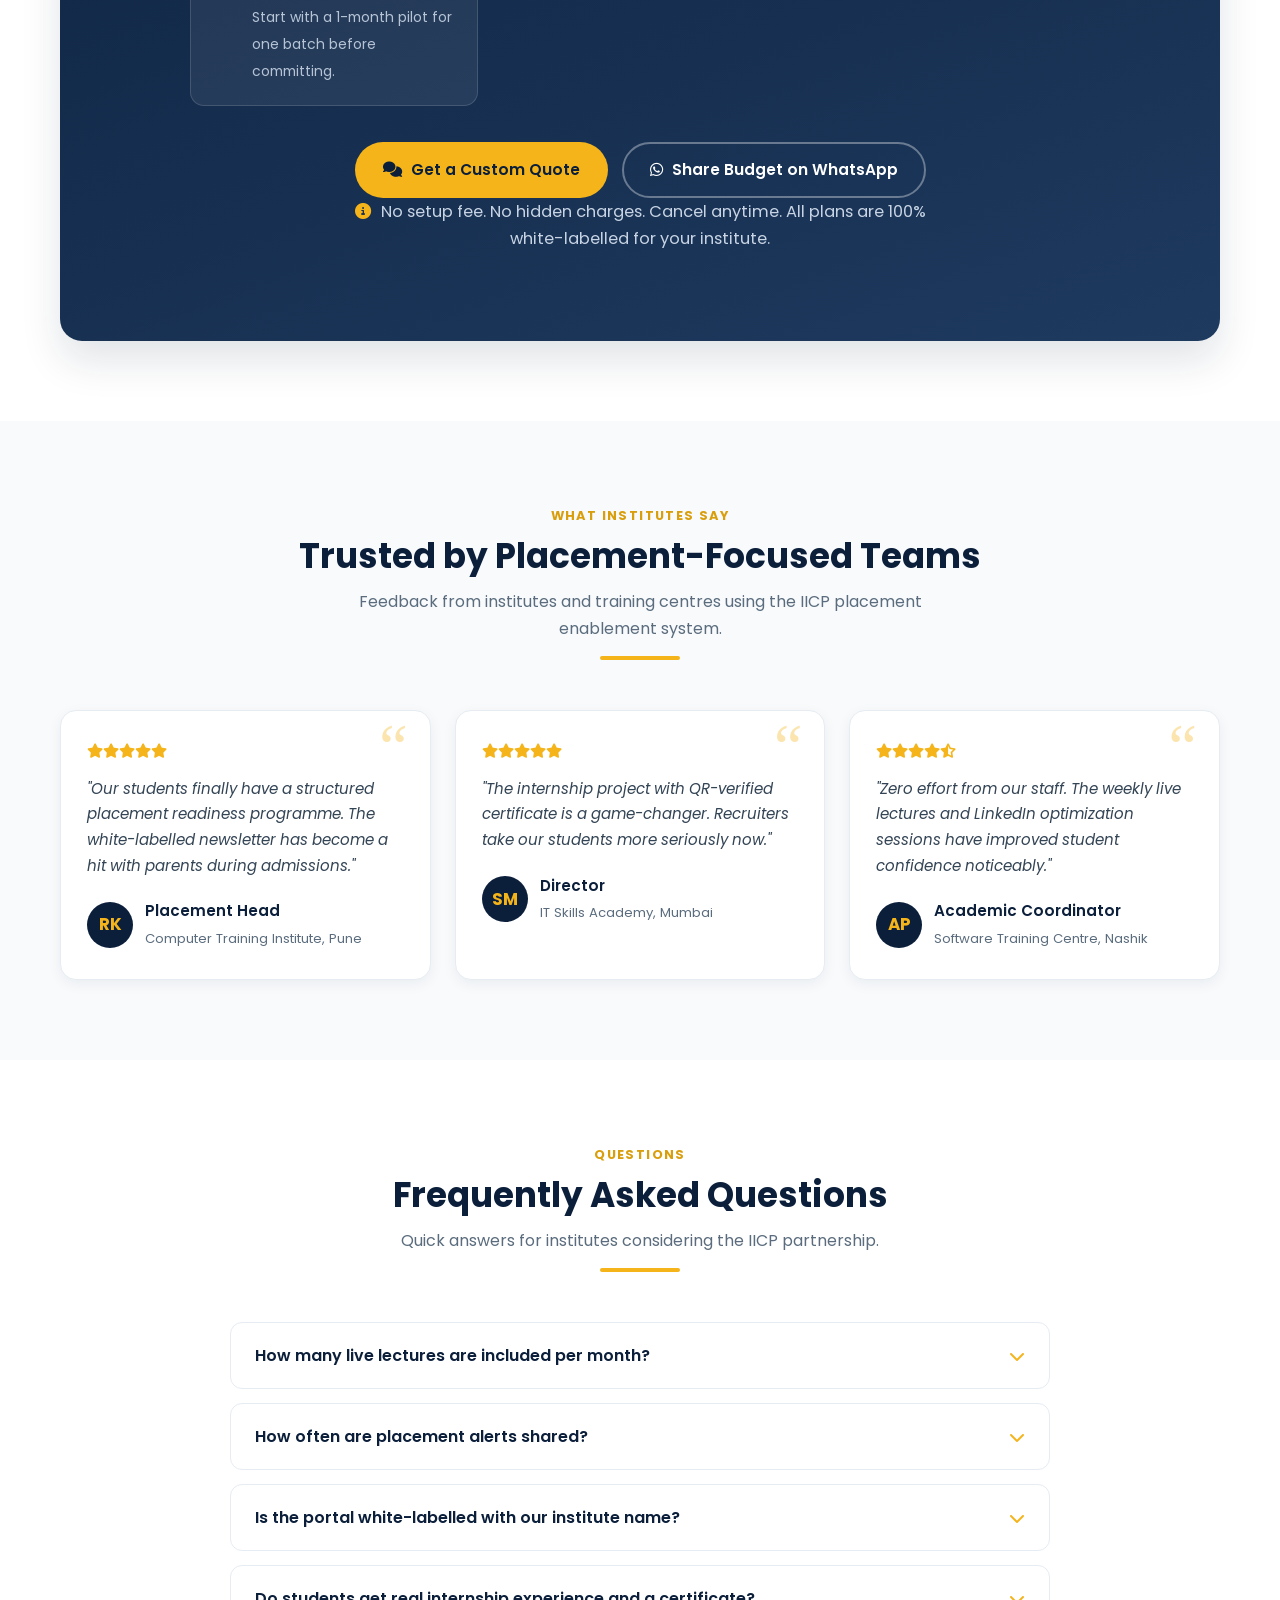
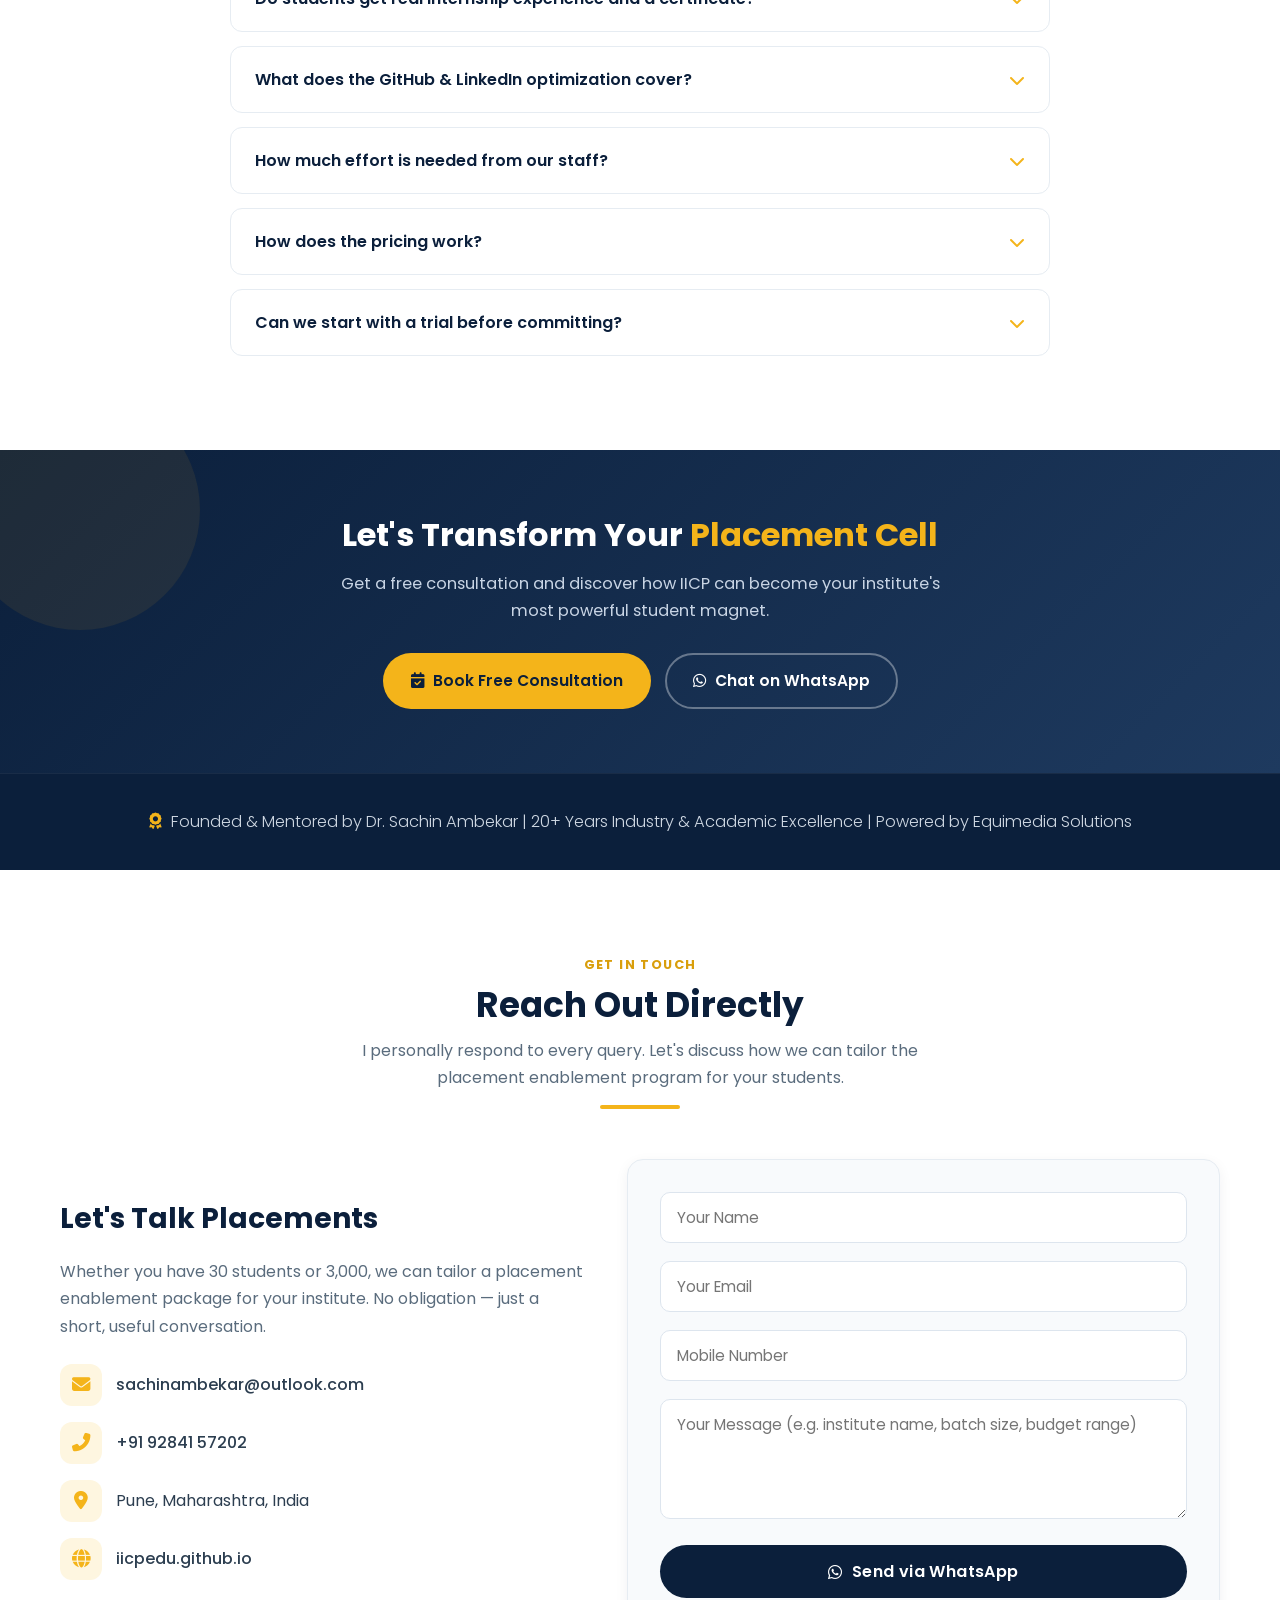
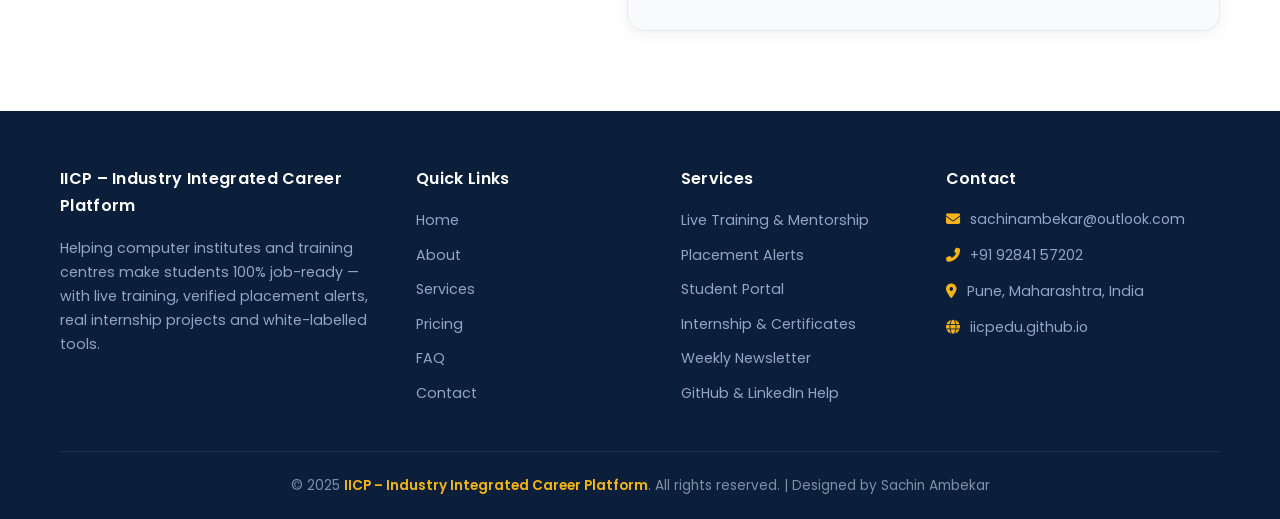
==== commit 23d21cba: "Update index.html" ====
--- a/index.html
+++ b/index.html
@@ -1,582 +1,1971 @@
 <!DOCTYPE html>
 <html lang="en">
 <head>
-    <meta charset="UTF-8">
-    <meta name="viewport" content="width=device-width, initial-scale=1.0, viewport-fit=cover">
-    <title>Corporate Ready | Bridging the Employability Gap</title>
-    <!-- Google Fonts + robust system fallback -->
-    <link href="https://fonts.googleapis.com/css2?family=Inter:opsz,wght@14..32,300;14..32,400;14..32,500;14..32,600;14..32,700;14..32,800&family=Space+Grotesk:wght@400;500;600;700&display=swap" rel="stylesheet">
-    <!-- Font Awesome 6 -->
-    <link rel="stylesheet" href="https://cdnjs.cloudflare.com/ajax/libs/font-awesome/6.5.0/css/all.min.css">
-    <style>
-        * {
-            margin: 0;
-            padding: 0;
-            box-sizing: border-box;
-        }
-
-        body {
-            font-family: 'Inter', -apple-system, BlinkMacSystemFont, 'Segoe UI', Roboto, Helvetica, Arial, sans-serif;
-            background: #ffffff;
-            color: #1e2f3e;
-            line-height: 1.5;
-            scroll-behavior: smooth;
-        }
-
-        ::-webkit-scrollbar { width: 8px; }
-        ::-webkit-scrollbar-track { background: #eef2f8; }
-        ::-webkit-scrollbar-thumb { background: #f5b81b; border-radius: 10px; }
-
-        .container {
-            max-width: 1280px;
-            margin: 0 auto;
-            padding: 0 32px;
-        }
-
-        /* Header */
-        header {
-            background: #0a1c2f;
-            position: sticky;
-            top: 0;
-            z-index: 1000;
-            border-bottom: 1px solid rgba(245, 184, 27, 0.3);
-            box-shadow: 0 4px 12px rgba(0,0,0,0.04);
-        }
-        nav {
-            display: flex;
-            justify-content: space-between;
-            align-items: center;
-            max-width: 1280px;
-            margin: 0 auto;
-            padding: 14px 28px;
-        }
-        .logo {
-            display: flex;
-            align-items: center;
-            gap: 10px;
-            text-decoration: none;
-        }
-.logo-icon {
-    height: 2.2rem;       /* matches the old icon size; adjust if needed */
-    width: auto;
+<meta charset="UTF-8">
+<meta name="viewport" content="width=device-width, initial-scale=1.0">
+<title>Dr. Sachin Ambekar | IICP – Industry Integrated Career Platform</title>
+<meta name="description" content="IICP helps computer institutes make students 100% job-ready with live training, placement alerts, internship projects, white-labelled portals and newsletters.">
+<link rel="preconnect" href="https://fonts.googleapis.com">
+<link rel="preconnect" href="https://fonts.gstatic.com" crossorigin>
+<link href="https://fonts.googleapis.com/css2?family=Poppins:wght@300;400;500;600;700;800&display=swap" rel="stylesheet">
+<link rel="stylesheet" href="https://cdnjs.cloudflare.com/ajax/libs/font-awesome/6.5.0/css/all.min.css">
+<style>
+  /* ============ RESET & VARIABLES ============ */
+  *, *::before, *::after { margin: 0; padding: 0; box-sizing: border-box; }
+
+  :root {
+    --navy:        #0b1f3b;
+    --navy-light:  #1e3a5f;
+    --navy-soft:   #16304f;
+    --gold:        #f4b41a;
+    --gold-dark:   #d99e0b;
+    --gold-soft:   #fef6e0;
+    --ink:         #2c3e50;
+    --ink-soft:    #5a6c7d;
+    --line:        #e6ecf2;
+    --bg:          #f8fafc;
+    --white:       #ffffff;
+    --green:       #27ae60;
+    --radius:      16px;
+    --shadow-sm:   0 4px 14px rgba(11,31,59,.06);
+    --shadow-md:   0 12px 28px rgba(11,31,59,.08);
+    --shadow-lg:   0 20px 40px rgba(11,31,59,.12);
+  }
+
+  html { scroll-behavior: smooth; }
+
+  body {
+    font-family: 'Poppins', sans-serif;
+    line-height: 1.7;
+    color: var(--ink);
+    background: var(--bg);
+    -webkit-font-smoothing: antialiased;
+    overflow-x: hidden;
+  }
+
+  a { text-decoration: none; color: inherit; }
+
+  .container { max-width: 1200px; margin: auto; padding: 0 20px; }
+
+  /* ============ HEADER ============ */
+  header {
+    background: var(--navy);
+    color: #fff;
+    padding: 14px 0;
+    position: sticky;
+    top: 0;
+    z-index: 1000;
+    box-shadow: 0 4px 15px rgba(0,0,0,.12);
+  }
+
+  nav {
+    display: flex;
+    justify-content: space-between;
+    align-items: center;
+    max-width: 1200px;
+    margin: auto;
+    padding: 0 20px;
+  }
+
+  .logo {
+    font-weight: 700;
+    font-size: 1.35rem;
+    letter-spacing: .3px;
+    line-height: 1.2;
+  }
+  .logo span { color: var(--gold); }
+
+  .nav-links {
+    display: flex;
+    gap: 26px;
+    list-style: none;
+  }
+  .nav-links a {
+    color: #cfd8e3;
+    font-weight: 500;
+    transition: color .3s;
+    font-size: .95rem;
+  }
+  .nav-links a:hover { color: var(--gold); }
+
+  .menu-toggle {
+    display: none;
+    font-size: 1.7rem;
+    cursor: pointer;
+    color: #fff;
+    background: none;
+    border: none;
+  }
+
+  /* ============ HERO ============ */
+  .hero {
+    background: linear-gradient(135deg, #0b1f3b 0%, #1e3a5f 100%);
+    color: #fff;
+    padding: 80px 0 60px;
+    position: relative;
+    overflow: hidden;
+  }
+  .hero::before {
+    content: '';
+    position: absolute;
+    top: -80px; right: -80px;
+    width: 360px; height: 360px;
+    background: rgba(244,180,26,.08);
+    border-radius: 50%;
+  }
+  .hero::after {
+    content: '';
+    position: absolute;
+    bottom: -100px; left: -60px;
+    width: 280px; height: 280px;
+    background: rgba(244,180,26,.05);
+    border-radius: 50%;
+  }
+
+  .hero-content {
+    position: relative;
+    z-index: 2;
+    display: flex;
+    flex-wrap: wrap;
+    align-items: center;
+    justify-content: center;
+    gap: 44px;
+    max-width: 1050px;
+    margin: auto;
+  }
+  .hero-img img {
+    width: 220px;
+    height: 220px;
+    border-radius: 50%;
+    object-fit: cover;
+    border: 5px solid var(--gold);
+    box-shadow: 0 15px 30px rgba(0,0,0,.35);
+  }
+  .hero-text { max-width: 560px; }
+  .hero-text h1 {
+    font-size: 2.8rem;
+    font-weight: 700;
+    margin-bottom: 6px;
+    line-height: 1.2;
+  }
+  .hero-text h1 span { color: var(--gold); }
+  .hero-text .subtitle {
+    font-size: 1.12rem;
+    font-weight: 300;
+    color: #cfd8e3;
+    margin-bottom: 14px;
+  }
+  .hero-text .tagline {
+    background: rgba(255,255,255,.1);
+    display: inline-block;
+    padding: 8px 20px;
+    border-radius: 30px;
+    font-weight: 600;
+    font-size: .95rem;
+    letter-spacing: .5px;
+    color: var(--gold);
+    margin-bottom: 22px;
+  }
+  .hero-text p.lead {
+    color: #c8d4e4;
+    font-size: 1.02rem;
+    margin-bottom: 26px;
+  }
+  .hero-cta {
+    display: flex;
+    gap: 14px;
+    flex-wrap: wrap;
+  }
+
+  .btn {
+    display: inline-flex;
+    align-items: center;
+    gap: 9px;
+    padding: 13px 26px;
+    border-radius: 40px;
+    font-weight: 600;
+    font-size: .96rem;
+    cursor: pointer;
+    border: 2px solid transparent;
+    transition: .25s ease;
+    font-family: inherit;
+  }
+  .btn-gold {
+    background: var(--gold);
+    color: var(--navy);
+  }
+  .btn-gold:hover {
+    background: var(--gold-dark);
+    transform: translateY(-2px);
+    box-shadow: 0 10px 22px rgba(244,180,26,.35);
+  }
+  .btn-outline {
+    background: transparent;
+    color: #fff;
+    border-color: rgba(255,255,255,.35);
+  }
+  .btn-outline:hover {
+    border-color: var(--gold);
+    color: var(--gold);
+    transform: translateY(-2px);
+  }
+  .btn-navy {
+    background: var(--navy);
+    color: #fff;
+  }
+  .btn-navy:hover {
+    background: var(--navy-light);
+    transform: translateY(-2px);
+    box-shadow: 0 10px 22px rgba(11,31,59,.25);
+  }
+
+  /* ============ TRUST BAR ============ */
+  .trust-bar {
+    background: #fff;
+    border-bottom: 1px solid var(--line);
+    padding: 22px 0;
+  }
+  .trust-inner {
+    display: flex;
+    flex-wrap: wrap;
+    justify-content: center;
+    align-items: center;
+    gap: 22px 40px;
+  }
+  .trust-item {
+    display: flex;
+    align-items: center;
+    gap: 10px;
+    font-size: .92rem;
+    font-weight: 500;
+    color: var(--ink-soft);
+  }
+  .trust-item i { color: var(--gold); font-size: 1.15rem; }
+
+  /* ============ STATS ============ */
+  .stats {
+    background: var(--navy);
+    color: #fff;
+    padding: 60px 0;
+  }
+  .stats-grid {
+    display: grid;
+    grid-template-columns: repeat(auto-fit, minmax(180px, 1fr));
+    gap: 30px;
+    text-align: center;
+  }
+  .stat-item {
+    padding: 16px;
+    border-right: 1px solid rgba(255,255,255,.1);
+  }
+  .stat-item:last-child { border-right: none; }
+  .stat-number {
+    font-size: 2.6rem;
+    font-weight: 800;
+    color: var(--gold);
+    line-height: 1.1;
+    margin-bottom: 6px;
+  }
+  .stat-label {
+    font-size: .9rem;
+    color: #b6c4d6;
+    letter-spacing: .3px;
+  }
+
+  /* ============ SECTION TITLES ============ */
+  section { padding: 80px 0; }
+  .section-title {
+    text-align: center;
+    margin-bottom: 50px;
+  }
+  .section-title h2 {
+    font-size: 2.15rem;
+    font-weight: 700;
+    color: var(--navy);
+    margin-bottom: 10px;
+    line-height: 1.25;
+  }
+  .section-title p {
+    color: var(--ink-soft);
+    max-width: 640px;
+    margin: auto;
+    font-size: 1rem;
+  }
+  .divider {
+    width: 80px;
+    height: 4px;
+    background: var(--gold);
+    margin: 14px auto 0;
+    border-radius: 4px;
+  }
+  .eyebrow {
+    display: inline-block;
+    font-size: .8rem;
+    font-weight: 700;
+    letter-spacing: 1.4px;
+    text-transform: uppercase;
+    color: var(--gold-dark);
+    margin-bottom: 8px;
+  }
+
+  /* ============ ABOUT ============ */
+  .about { background: #fff; }
+  .about-grid {
+    display: grid;
+    grid-template-columns: 1fr 1fr;
+    gap: 50px;
+    align-items: start;
+  }
+  .about-img img {
+    width: 100%;
+    border-radius: 20px;
+    box-shadow: var(--shadow-md);
+  }
+  .about-text h3 {
+    font-size: 1.75rem;
+    color: var(--navy);
+    margin-bottom: 18px;
+  }
+  .about-text > p {
+    margin-bottom: 16px;
+    color: #445566;
+  }
+  .experience-block {
+    background: #f1f5f9;
+    padding: 18px 20px;
+    border-left: 5px solid var(--gold);
+    margin-bottom: 14px;
+    border-radius: 0 8px 8px 0;
+    transition: .25s ease;
+  }
+  .experience-block:hover {
+    background: var(--gold-soft);
+    transform: translateX(4px);
+  }
+  .experience-block strong { color: var(--navy); }
+
+  /* ============ WHY CHOOSE ============ */
+  .why { background: var(--bg); }
+  .why-grid {
+    display: grid;
+    grid-template-columns: repeat(auto-fit, minmax(250px, 1fr));
+    gap: 24px;
+  }
+  .why-card {
+    background: #fff;
+    border: 1px solid var(--line);
+    border-radius: var(--radius);
+    padding: 28px 24px;
+    box-shadow: var(--shadow-sm);
+    transition: .28s ease;
+  }
+  .why-card:hover {
+    transform: translateY(-6px);
+    box-shadow: var(--shadow-md);
+    border-color: var(--gold);
+  }
+  .why-icon {
+    width: 52px;
+    height: 52px;
+    border-radius: 14px;
+    background: var(--gold-soft);
+    color: var(--gold-dark);
+    display: flex;
+    align-items: center;
+    justify-content: center;
+    font-size: 1.4rem;
+    margin-bottom: 16px;
+  }
+  .why-card h4 {
+    font-size: 1.12rem;
+    color: var(--navy);
+    margin-bottom: 8px;
+    font-weight: 600;
+  }
+  .why-card p {
+    font-size: .93rem;
+    color: var(--ink-soft);
+  }
+
+  /* ============ SERVICES (NEW DESIGN) ============ */
+  .services { background: #fff; }
+
+  .service-grid {
+    display: grid;
+    grid-template-columns: repeat(auto-fit, minmax(340px, 1fr));
+    gap: 26px;
+  }
+
+  .service-card {
+    background: #fff;
+    border: 1px solid var(--line);
+    border-radius: 18px;
+    overflow: hidden;
+    display: flex;
+    flex-direction: column;
+    position: relative;
+    box-shadow: var(--shadow-sm);
+    transition: transform .3s ease, box-shadow .3s ease, border-color .3s ease;
+  }
+  .service-card::before {
+    content: "";
+    position: absolute;
+    top: 0; left: 0; right: 0;
+    height: 4px;
+    background: linear-gradient(90deg, var(--gold), var(--gold-dark));
+    opacity: 0;
+    transition: opacity .3s ease;
+  }
+  .service-card:hover {
+    transform: translateY(-6px);
+    box-shadow: var(--shadow-lg);
+    border-color: #d8e2ee;
+  }
+  .service-card:hover::before { opacity: 1; }
+
+  .service-head {
+    display: flex;
+    align-items: flex-start;
+    gap: 16px;
+    padding: 26px 26px 18px;
+    border-bottom: 1px dashed var(--line);
+  }
+
+  .service-badge {
+    flex-shrink: 0;
+    width: 56px;
+    height: 56px;
+    border-radius: 16px;
+    background: linear-gradient(140deg, #0b1f3b, #1e3a5f);
+    color: var(--gold);
+    display: grid;
+    place-items: center;
+    font-size: 1.35rem;
+    box-shadow: 0 8px 18px rgba(11,31,59,.22);
+    transition: transform .3s ease;
+  }
+  .service-card:hover .service-badge { transform: rotate(-6deg) scale(1.05); }
+
+  .service-head-text { flex: 1; min-width: 0; }
+
+  .service-num {
+    display: inline-block;
+    font-size: .7rem;
+    font-weight: 800;
+    letter-spacing: 1.2px;
+    text-transform: uppercase;
+    color: var(--gold-dark);
+    background: var(--gold-soft);
+    border-radius: 20px;
+    padding: 3px 11px;
+    margin-bottom: 8px;
+  }
+
+  .service-card h3 {
+    font-size: 1.16rem;
+    color: var(--navy);
+    font-weight: 700;
+    line-height: 1.3;
+    margin-bottom: 6px;
+  }
+
+  .service-summary {
+    font-size: .86rem;
+    color: var(--ink-soft);
+    line-height: 1.5;
+  }
+
+  .service-list {
+    list-style: none;
+    padding: 20px 26px 26px;
+    display: grid;
+    gap: 10px;
+  }
+
+  .service-list li {
+    display: flex;
+    align-items: center;
+    gap: 12px;
+    font-size: .9rem;
+    font-weight: 500;
+    color: #334455;
+    padding: 9px 12px;
+    border-radius: 10px;
+    background: #f8fafc;
+    border: 1px solid #eef2f6;
+    line-height: 1.4;
+    transition: background .22s ease, border-color .22s ease, transform .22s ease;
+  }
+  .service-list li:hover {
+    background: var(--gold-soft);
+    border-color: #f7e2a8;
+    transform: translateX(4px);
+  }
+
+  .service-list li i {
+    width: 28px;
+    height: 28px;
+    flex-shrink: 0;
+    border-radius: 8px;
+    background: #fff;
+    border: 1px solid #e6ecf2;
+    color: var(--navy);
+    display: grid;
+    place-items: center;
+    font-size: .8rem;
+    transition: background .22s ease, color .22s ease, border-color .22s ease;
+  }
+  .service-list li:hover i {
+    background: var(--navy);
+    color: var(--gold);
+    border-color: var(--navy);
+  }
+
+  /* ============ PROCESS ============ */
+  .process { background: var(--bg); }
+  .process-grid {
+    display: grid;
+    grid-template-columns: repeat(auto-fit, minmax(230px, 1fr));
+    gap: 24px;
+    position: relative;
+  }
+  .step {
+    background: #fff;
+    border: 1px solid var(--line);
+    border-radius: var(--radius);
+    padding: 30px 24px;
+    text-align: center;
+    box-shadow: var(--shadow-sm);
+    position: relative;
+    transition: .28s ease;
+  }
+  .step:hover {
+    transform: translateY(-6px);
+    box-shadow: var(--shadow-md);
+  }
+  .step-num {
+    width: 56px;
+    height: 56px;
+    margin: 0 auto 16px;
+    border-radius: 50%;
+    background: var(--navy);
+    color: var(--gold);
+    display: flex;
+    align-items: center;
+    justify-content: center;
+    font-size: 1.4rem;
+    font-weight: 700;
+    box-shadow: 0 8px 18px rgba(11,31,59,.22);
+  }
+  .step h4 {
+    font-size: 1.08rem;
+    color: var(--navy);
+    margin-bottom: 8px;
+    font-weight: 600;
+  }
+  .step p {
+    font-size: .91rem;
+    color: var(--ink-soft);
+  }
+
+  /* ============ FLEXIBLE PRICING ============ */
+  .pricing { background: #fff; }
+
+  .flex-box {
+    background: linear-gradient(160deg, #0b1f3b, #1e3a5f);
+    color: #fff;
+    border-radius: 22px;
+    padding: 54px 40px;
+    box-shadow: var(--shadow-lg);
+    text-align: center;
+    position: relative;
+    overflow: hidden;
+  }
+  .flex-box::before {
+    content: '';
+    position: absolute;
+    top: -70px; right: -70px;
+    width: 260px; height: 260px;
+    background: rgba(244,180,26,.1);
+    border-radius: 50%;
+  }
+  .flex-inner { position: relative; z-index: 2; }
+
+  .flex-badge {
+    display: inline-flex;
+    align-items: center;
+    gap: 8px;
+    background: rgba(244,180,26,.15);
+    border: 1px solid rgba(244,180,26,.4);
+    color: var(--gold);
+    font-size: .8rem;
+    font-weight: 700;
+    letter-spacing: 1.2px;
+    text-transform: uppercase;
+    padding: 7px 16px;
+    border-radius: 30px;
+    margin-bottom: 20px;
+  }
+
+  .flex-box h2 {
+    font-size: 2rem;
+    font-weight: 700;
+    color: #fff;
+    line-height: 1.3;
+    margin-bottom: 14px;
+  }
+  .flex-box h2 span { color: var(--gold); }
+
+  .flex-box > p,
+  .flex-inner > p {
+    color: #c8d4e4;
+    font-size: 1.02rem;
+    max-width: 620px;
+    margin: 0 auto 34px;
+  }
+
+  .flex-points {
+    display: grid;
+    grid-template-columns: repeat(auto-fit, minmax(220px, 1fr));
+    gap: 18px;
+    max-width: 900px;
+    margin: 0 auto 36px;
+    text-align: left;
+  }
+  .flex-point {
+    background: rgba(255,255,255,.07);
+    border: 1px solid rgba(255,255,255,.14);
+    border-radius: 14px;
+    padding: 20px 22px;
+    display: flex;
+    align-items: flex-start;
+    gap: 14px;
+    transition: .25s ease;
+  }
+  .flex-point:hover {
+    background: rgba(255,255,255,.12);
+    transform: translateY(-3px);
+  }
+  .flex-point i {
+    color: var(--gold);
+    font-size: 1.25rem;
+    margin-top: 3px;
+    flex-shrink: 0;
+  }
+  .flex-point strong {
     display: block;
-}
-        .logo-text {
-            font-family: 'Space Grotesk', sans-serif;
-            font-weight: 800;
-            font-size: 1.7rem;
-            letter-spacing: -0.02em;
-            color: #ffffff;
-        }
-        .nav-links {
-            display: flex;
-            gap: 36px;
-            list-style: none;
-        }
-        .nav-links a {
-            color: #f0f4fa;
-            font-weight: 500;
-            font-size: 0.95rem;
-            text-decoration: none;
-            padding-bottom: 4px;
-            border-bottom: 2px solid transparent;
-            transition: 0.2s;
-        }
-        .nav-links a:hover { color: #f5b81b; border-bottom-color: #f5b81b; }
-        .menu-toggle {
-            display: none;
-            font-size: 1.8rem;
-            cursor: pointer;
-            color: #f5b81b;
-        }
-
-        /* section headers */
-        .section-header {
-            text-align: center;
-            margin-bottom: 56px;
-        }
-        .section-header h2 {
-            font-size: 2.3rem;
-            font-weight: 700;
-            font-family: 'Space Grotesk', sans-serif;
-            color: #0a2a3b;
-        }
-        .section-header p {
-            color: #496277;
-            max-width: 680px;
-            margin: 12px auto 0;
-        }
-        .divider {
-            width: 70px;
-            height: 4px;
-            background: #f5b81b;
-            margin: 20px auto 0;
-            border-radius: 4px;
-        }
-
-        /* Buttons */
-        .btn-primary {
-            display: inline-flex;
-            align-items: center;
-            gap: 12px;
-            background: #0e2a3f;
-            color: white;
-            padding: 12px 28px;
-            border-radius: 40px;
-            font-weight: 600;
-            text-decoration: none;
-            transition: 0.25s;
-            border: none;
-            cursor: pointer;
-        }
-        .btn-primary:hover {
-            background: #f5b81b;
-            color: #0a1c2f;
-        }
-
-        /* Hero / Problem section with diagram */
-        .hero-problem {
-            background: linear-gradient(125deg, #0b1e30 0%, #0f2a42 100%);
-            color: white;
-            padding: 80px 0 90px;
-        }
-        .problem-grid {
-            display: flex;
-            flex-wrap: wrap;
-            gap: 50px;
-            align-items: center;
-        }
-        .problem-text {
-            flex: 1.2;
-        }
-        .problem-text h1 {
-            font-size: 2.8rem;
-            font-weight: 800;
-            font-family: 'Space Grotesk', sans-serif;
-            line-height: 1.2;
-            margin-bottom: 20px;
-        }
-        .problem-text h1 span { color: #f5b81b; }
-        .problem-text p { font-size: 1.1rem; color: #d6e3f0; margin-bottom: 25px; }
-        .stat-badge {
-            background: rgba(245,184,27,0.15);
-            display: inline-block;
-            padding: 8px 18px;
-            border-radius: 40px;
-            font-weight: 600;
-            margin-top: 10px;
-        }
-
-        /* Diagram (flow) */
-        .diagram {
-            flex: 1;
-            background: rgba(255,255,255,0.05);
-            backdrop-filter: blur(4px);
-            border-radius: 40px;
-            padding: 30px 20px;
-            border: 1px solid rgba(245,184,27,0.3);
-        }
-        .flow-steps {
-            display: flex;
-            flex-wrap: wrap;
-            justify-content: center;
-            align-items: center;
-            gap: 15px;
-        }
-        .flow-card {
-            background: #1e3b55;
-            border-radius: 24px;
-            padding: 20px 18px;
-            text-align: center;
-            min-width: 140px;
-            flex: 1;
-        }
-        .flow-card i { font-size: 2.5rem; color: #f5b81b; margin-bottom: 12px; display: block; }
-        .flow-card h4 { font-size: 1.2rem; margin-bottom: 8px; }
-        .flow-card p { font-size: 0.85rem; opacity: 0.9; }
-        .arrow-symbol { font-size: 2rem; color: #f5b81b; }
-        @media (max-width: 780px) {
-            .flow-steps { flex-direction: column; }
-            .arrow-symbol { transform: rotate(90deg); }
-        }
-
-        /* About Us */
-        .about {
-            padding: 90px 0;
-            background: #ffffff;
-        }
-        .about-grid {
-            display: grid;
-            grid-template-columns: 1fr 1fr;
-            gap: 55px;
-            align-items: center;
-        }
-        .about-text h3 {
-            font-size: 1.8rem;
-            font-weight: 700;
-            margin-bottom: 20px;
-            color: #0a2a3b;
-        }
-        .founder-card {
-            background: #f8fafd;
-            border-radius: 28px;
-            padding: 24px;
-            margin-top: 25px;
-            border-left: 5px solid #f5b81b;
-            display: flex;
-            gap: 20px;
-            flex-wrap: wrap;
-            align-items: center;
-        }
-        .founder-img {
-            width: 85px;
-            height: 85px;
-            border-radius: 50%;
-            object-fit: cover;
-            border: 2px solid #f5b81b;
-        }
-        .founder-info h4 { font-size: 1.3rem; font-weight: 700; }
-        .founder-info p { color: #4a627a; }
-
-        /* Why Choose Us */
-        .why-us {
-            background: #f9fbfe;
-            padding: 90px 0;
-        }
-        .features-grid {
-            display: grid;
-            grid-template-columns: repeat(auto-fit, minmax(280px, 1fr));
-            gap: 35px;
-        }
-        .feature-card {
-            background: white;
-            border-radius: 28px;
-            padding: 32px 24px;
-            text-align: center;
-            transition: 0.25s;
-            border: 1px solid #eef3fa;
-        }
-        .feature-card:hover { transform: translateY(-8px); box-shadow: 0 20px 30px -12px rgba(0,0,0,0.08); }
-        .feature-card i { font-size: 2.5rem; color: #f5b81b; margin-bottom: 20px; }
-        .feature-card h3 { font-size: 1.4rem; margin-bottom: 12px; }
-
-        /* Benefits to Institute */
-        .benefits {
-            padding: 90px 0;
-            background: #ffffff;
-        }
-        .benefits-grid {
-            display: grid;
-            grid-template-columns: repeat(auto-fit, minmax(300px, 1fr));
-            gap: 35px;
-        }
-        .benefit-item {
-            background: #fefcf7;
-            border-radius: 28px;
-            padding: 28px;
-            border: 1px solid #fef0dd;
-            transition: 0.2s;
-        }
-        .benefit-item i { font-size: 2rem; color: #f5b81b; margin-bottom: 16px; }
-        .benefit-item h3 { font-size: 1.3rem; margin-bottom: 12px; }
-
-        /* Contact */
-        .contact {
-            background: #f9fbfe;
-            padding: 90px 0;
-        }
-        .contact-flex {
-            display: flex;
-            flex-wrap: wrap;
-            gap: 55px;
-        }
-        .contact-left { flex: 1; }
-        .contact-detail { display: flex; align-items: center; gap: 16px; margin-bottom: 24px; }
-        .contact-detail i { width: 40px; height: 40px; background: #fef2df; display: inline-flex; align-items: center; justify-content: center; border-radius: 40px; color: #f5b81b; }
-        .contact-form { flex: 1; background: white; padding: 38px 34px; border-radius: 40px; box-shadow: 0 12px 24px rgba(0,0,0,0.04); }
-        input, textarea { width: 100%; padding: 14px 18px; border: 1px solid #e2e8f0; border-radius: 28px; margin-bottom: 18px; font-family: inherit; }
-        input:focus, textarea:focus { border-color: #f5b81b; outline: none; box-shadow: 0 0 0 3px rgba(245,184,27,0.2); }
-
-        footer {
-            background: #091d2d;
-            color: #c2d6ec;
-            text-align: center;
-            padding: 32px 0;
-        }
-
-        /* floating widgets */
-        .floating-widget {
-            position: fixed;
-            bottom: 100px;
-            right: 28px;
-            display: flex;
-            flex-direction: column;
-            gap: 14px;
-            z-index: 1000;
-        }
-        .float-btn {
-            width: 52px;
-            height: 52px;
-            border-radius: 30px;
-            display: flex;
-            align-items: center;
-            justify-content: center;
-            font-size: 1.5rem;
-            box-shadow: 0 6px 14px rgba(0,0,0,0.2);
-            transition: 0.2s;
-            text-decoration: none;
-        }
-        .float-btn:hover { transform: scale(1.08); }
-        .wa-float { background: #25D366; color: white; }
-        .call-float { background: #0e2a3f; color: #f5b81b; }
-
-        #backToTop {
-            position: fixed;
-            bottom: 28px;
-            right: 28px;
-            background: #f5b81b;
-            color: #0a1c2f;
-            width: 46px;
-            height: 46px;
-            border-radius: 30px;
-            display: flex;
-            align-items: center;
-            justify-content: center;
-            cursor: pointer;
-            opacity: 0;
-            visibility: hidden;
-            transition: 0.2s;
-            z-index: 999;
-        }
-        #backToTop.show { opacity: 1; visibility: visible; }
-
-        @media (max-width: 800px) {
-            .nav-links {
-                display: none;
-                flex-direction: column;
-                background: #0a1c2f;
-                position: absolute;
-                top: 70px;
-                left: 0;
-                width: 100%;
-                padding: 28px;
-                gap: 22px;
-            }
-            .nav-links.active { display: flex; }
-            .menu-toggle { display: block; }
-            .about-grid { grid-template-columns: 1fr; }
-            .container { padding: 0 20px; }
-            .problem-text h1 { font-size: 2rem; }
-        }
-    </style>
+    color: #fff;
+    font-size: .98rem;
+    font-weight: 600;
+    margin-bottom: 4px;
+  }
+  .flex-point span {
+    font-size: .87rem;
+    color: #b6c4d6;
+    line-height: 1.55;
+  }
+
+  .flex-box .hero-cta { justify-content: center; }
+
+  .flex-note {
+    margin-top: 26px;
+    font-size: .88rem;
+    color: #93a4c9;
+  }
+  .flex-note i { color: var(--gold); margin-right: 6px; }
+
+  /* ============ TESTIMONIALS ============ */
+  .testimonials { background: var(--bg); }
+  .testimonial-grid {
+    display: grid;
+    grid-template-columns: repeat(auto-fit, minmax(290px, 1fr));
+    gap: 24px;
+  }
+  .testimonial-card {
+    background: #fff;
+    border: 1px solid var(--line);
+    border-radius: var(--radius);
+    padding: 28px 26px;
+    box-shadow: var(--shadow-sm);
+    position: relative;
+    transition: .28s ease;
+  }
+  .testimonial-card:hover {
+    transform: translateY(-6px);
+    box-shadow: var(--shadow-md);
+  }
+  .testimonial-card::before {
+    content: '\201C';
+    font-size: 4rem;
+    color: var(--gold);
+    position: absolute;
+    top: 4px;
+    right: 22px;
+    line-height: 1;
+    opacity: .35;
+    font-family: Georgia, serif;
+  }
+  .stars {
+    color: var(--gold);
+    font-size: .9rem;
+    margin-bottom: 12px;
+  }
+  .testimonial-card p {
+    font-size: .94rem;
+    color: #334455;
+    margin-bottom: 20px;
+    font-style: italic;
+  }
+  .testimonial-author {
+    display: flex;
+    align-items: center;
+    gap: 12px;
+  }
+  .author-avatar {
+    width: 46px;
+    height: 46px;
+    border-radius: 50%;
+    background: var(--navy);
+    color: var(--gold);
+    display: flex;
+    align-items: center;
+    justify-content: center;
+    font-weight: 700;
+    font-size: 1.05rem;
+    flex-shrink: 0;
+  }
+  .author-info strong {
+    display: block;
+    font-size: .95rem;
+    color: var(--navy);
+    font-weight: 600;
+  }
+  .author-info span {
+    font-size: .82rem;
+    color: var(--ink-soft);
+  }
+
+  /* ============ FAQ ============ */
+  .faq { background: #fff; }
+  .faq-list {
+    max-width: 820px;
+    margin: auto;
+  }
+  .faq-item {
+    border: 1px solid var(--line);
+    border-radius: 12px;
+    margin-bottom: 14px;
+    background: #fff;
+    overflow: hidden;
+    transition: .25s ease;
+  }
+  .faq-item.open {
+    border-color: var(--gold);
+    box-shadow: var(--shadow-sm);
+  }
+  .faq-q {
+    width: 100%;
+    background: none;
+    border: none;
+    text-align: left;
+    font-family: inherit;
+    font-size: 1rem;
+    font-weight: 600;
+    color: var(--navy);
+    padding: 20px 24px;
+    cursor: pointer;
+    display: flex;
+    justify-content: space-between;
+    align-items: center;
+    gap: 16px;
+    transition: .2s;
+  }
+  .faq-q:hover { color: var(--gold-dark); }
+  .faq-q i {
+    color: var(--gold);
+    transition: transform .3s ease;
+    flex-shrink: 0;
+  }
+  .faq-item.open .faq-q i { transform: rotate(180deg); }
+  .faq-a {
+    max-height: 0;
+    overflow: hidden;
+    transition: max-height .35s ease;
+    padding: 0 24px;
+  }
+  .faq-item.open .faq-a { max-height: 320px; }
+  .faq-a p {
+    padding: 0 0 20px;
+    font-size: .94rem;
+    color: var(--ink-soft);
+  }
+
+  /* ============ CTA BANNER ============ */
+  .cta-banner {
+    background: linear-gradient(135deg, #0b1f3b 0%, #1e3a5f 100%);
+    color: #fff;
+    padding: 64px 0;
+    text-align: center;
+    position: relative;
+    overflow: hidden;
+  }
+  .cta-banner::before {
+    content: '';
+    position: absolute;
+    top: -60px; left: -40px;
+    width: 240px; height: 240px;
+    background: rgba(244,180,26,.08);
+    border-radius: 50%;
+  }
+  .cta-banner .container { position: relative; z-index: 2; }
+  .cta-banner h2 {
+    font-size: 2rem;
+    font-weight: 700;
+    margin-bottom: 14px;
+    line-height: 1.3;
+  }
+  .cta-banner h2 span { color: var(--gold); }
+  .cta-banner p {
+    color: #c8d4e4;
+    max-width: 620px;
+    margin: 0 auto 28px;
+    font-size: 1.02rem;
+  }
+  .cta-banner .hero-cta { justify-content: center; }
+
+  /* ============ CREDENTIALS STRIP ============ */
+  .credentials {
+    background: var(--navy);
+    color: #fff;
+    padding: 34px 0;
+    text-align: center;
+    border-top: 1px solid rgba(255,255,255,.06);
+  }
+  .credentials p {
+    font-size: 1.02rem;
+    font-weight: 300;
+    color: #cfd8e3;
+  }
+  .credentials i { color: var(--gold); margin-right: 6px; }
+
+  /* ============ CONTACT ============ */
+  .contact { background: #fff; }
+  .contact-flex {
+    display: flex;
+    flex-wrap: wrap;
+    gap: 40px;
+    align-items: center;
+  }
+  .contact-info { flex: 1; min-width: 280px; }
+  .contact-info h3 {
+    font-size: 1.75rem;
+    color: var(--navy);
+    margin-bottom: 16px;
+  }
+  .contact-info p {
+    margin-bottom: 24px;
+    color: var(--ink-soft);
+  }
+  .contact-detail {
+    display: flex;
+    align-items: center;
+    gap: 14px;
+    margin-bottom: 16px;
+    font-size: 1rem;
+  }
+  .contact-detail i {
+    font-size: 1.15rem;
+    color: var(--gold);
+    width: 42px;
+    height: 42px;
+    border-radius: 12px;
+    background: var(--gold-soft);
+    display: flex;
+    align-items: center;
+    justify-content: center;
+    flex-shrink: 0;
+  }
+  .contact-detail a { color: var(--ink); font-weight: 500; }
+  .contact-detail a:hover { color: var(--gold-dark); }
+
+  .contact-form {
+    flex: 1;
+    min-width: 280px;
+    background: var(--bg);
+    padding: 32px;
+    border-radius: var(--radius);
+    box-shadow: var(--shadow-sm);
+    border: 1px solid var(--line);
+  }
+  .form-group { margin-bottom: 18px; }
+  input, textarea {
+    width: 100%;
+    padding: 13px 16px;
+    border: 1px solid #dde5ee;
+    border-radius: 10px;
+    font-family: inherit;
+    font-size: .96rem;
+    transition: border .3s, box-shadow .3s;
+    background: #fff;
+    color: var(--ink);
+    resize: vertical;
+  }
+  input:focus, textarea:focus {
+    outline: none;
+    border-color: var(--gold);
+    box-shadow: 0 0 0 3px rgba(244,180,26,.15);
+  }
+  .contact-form button {
+    width: 100%;
+    background: var(--navy);
+    color: #fff;
+    padding: 14px 30px;
+    border: none;
+    border-radius: 40px;
+    font-weight: 600;
+    font-size: 1rem;
+    cursor: pointer;
+    transition: background .3s, transform .2s;
+    letter-spacing: .4px;
+    font-family: inherit;
+    display: inline-flex;
+    align-items: center;
+    justify-content: center;
+    gap: 9px;
+  }
+  .contact-form button:hover {
+    background: var(--navy-light);
+    transform: translateY(-2px);
+    box-shadow: 0 10px 22px rgba(11,31,59,.22);
+  }
+
+  /* ============ FOOTER ============ */
+  footer {
+    background: var(--navy);
+    color: #a8b6c8;
+    padding: 54px 0 22px;
+    font-size: .9rem;
+  }
+  .footer-grid {
+    display: grid;
+    grid-template-columns: 1.4fr 1fr 1fr 1.2fr;
+    gap: 36px;
+    margin-bottom: 36px;
+  }
+  .footer-col h4 {
+    color: #fff;
+    font-size: 1rem;
+    font-weight: 600;
+    margin-bottom: 16px;
+    letter-spacing: .3px;
+  }
+  .footer-col p {
+    font-size: .89rem;
+    line-height: 1.7;
+    color: #93a4c9;
+  }
+  .footer-col ul { list-style: none; }
+  .footer-col ul li { margin-bottom: 10px; }
+  .footer-col ul li a {
+    color: #93a4c9;
+    font-size: .89rem;
+    transition: color .25s;
+  }
+  .footer-col ul li a:hover { color: var(--gold); }
+  .footer-contact-item {
+    display: flex;
+    align-items: flex-start;
+    gap: 10px;
+    margin-bottom: 12px;
+    font-size: .88rem;
+    color: #93a4c9;
+  }
+  .footer-contact-item i {
+    color: var(--gold);
+    margin-top: 4px;
+    flex-shrink: 0;
+  }
+  .footer-contact-item a { color: #93a4c9; }
+  .footer-contact-item a:hover { color: var(--gold); }
+
+  .footer-bottom {
+    border-top: 1px solid rgba(255,255,255,.08);
+    padding-top: 22px;
+    text-align: center;
+    font-size: .85rem;
+    color: #7f8fa8;
+  }
+  .footer-bottom span { color: var(--gold); font-weight: 600; }
+
+  /* ============ FLOATING BUTTONS ============ */
+  .floating-widget {
+    position: fixed;
+    bottom: 90px;
+    right: 30px;
+    display: flex;
+    flex-direction: column;
+    gap: 12px;
+    z-index: 1000;
+  }
+  .floating-btn {
+    width: 50px;
+    height: 50px;
+    border-radius: 50%;
+    display: flex;
+    align-items: center;
+    justify-content: center;
+    color: #fff;
+    font-size: 1.35rem;
+    box-shadow: 0 8px 20px rgba(0,0,0,.25);
+    transition: transform .2s ease, box-shadow .2s;
+    cursor: pointer;
+  }
+  .floating-btn:hover {
+    transform: scale(1.1);
+    box-shadow: 0 12px 25px rgba(0,0,0,.3);
+  }
+  .whatsapp-btn { background: #25D366; }
+  .call-btn { background: var(--navy); }
+
+  /* ============ BACK TO TOP ============ */
+  #backToTop {
+    position: fixed;
+    bottom: 30px;
+    right: 30px;
+    background: var(--gold);
+    color: var(--navy);
+    width: 46px;
+    height: 46px;
+    border-radius: 50%;
+    display: flex;
+    align-items: center;
+    justify-content: center;
+    font-size: 1.2rem;
+    cursor: pointer;
+    box-shadow: 0 4px 12px rgba(0,0,0,.2);
+    opacity: 0;
+    visibility: hidden;
+    transition: opacity .3s, visibility .3s, transform .2s;
+    z-index: 999;
+    border: none;
+  }
+  #backToTop.show { opacity: 1; visibility: visible; }
+  #backToTop:hover { transform: translateY(-3px); }
+
+  /* ============ REVEAL ANIMATION ============ */
+  .reveal {
+    opacity: 0;
+    transform: translateY(24px);
+    transition: opacity .7s ease, transform .7s ease;
+  }
+  .reveal.in {
+    opacity: 1;
+    transform: none;
+  }
+  @media (prefers-reduced-motion: reduce) {
+    .reveal { opacity: 1; transform: none; transition: none; }
+    html { scroll-behavior: auto; }
+  }
+
+  /* ============ RESPONSIVE ============ */
+  @media (max-width: 960px) {
+    .footer-grid { grid-template-columns: 1fr 1fr; gap: 28px; }
+  }
+
+  @media (max-width: 768px) {
+    .nav-links {
+      display: none;
+      flex-direction: column;
+      position: absolute;
+      top: 100%;
+      left: 0;
+      background: var(--navy);
+      width: 100%;
+      padding: 20px;
+      gap: 15px;
+      border-top: 1px solid rgba(255,255,255,.08);
+      box-shadow: 0 12px 22px rgba(0,0,0,.2);
+    }
+    .nav-links.active { display: flex; }
+    .menu-toggle { display: block; }
+
+    .hero { padding: 56px 0 46px; }
+    .hero-content { flex-direction: column; text-align: center; }
+    .hero-text h1 { font-size: 2.1rem; }
+    .hero-cta { justify-content: center; }
+
+    .about-grid { grid-template-columns: 1fr; gap: 34px; }
+    .contact-flex { flex-direction: column; }
+
+    .stat-item {
+      border-right: none;
+      border-bottom: 1px solid rgba(255,255,255,.08);
+      padding-bottom: 22px;
+    }
+    .stat-item:last-child { border-bottom: none; padding-bottom: 0; }
+
+    .flex-box { padding: 40px 24px; }
+    .flex-box h2 { font-size: 1.6rem; }
+
+    .cta-banner h2 { font-size: 1.55rem; }
+    section { padding: 60px 0; }
+    .section-title h2 { font-size: 1.7rem; }
+
+    .floating-widget { bottom: 80px; right: 18px; }
+    #backToTop { bottom: 18px; right: 18px; }
+  }
+
+  @media (max-width: 520px) {
+    .logo { font-size: 1.05rem; }
+    .hero-text h1 { font-size: 1.75rem; }
+    .hero-img img { width: 170px; height: 170px; }
+    .stat-number { font-size: 2.1rem; }
+    .btn { padding: 12px 22px; font-size: .9rem; }
+    .service-card, .why-card, .testimonial-card { padding: 24px 20px; }
+    .service-head { padding: 22px 20px 16px; }
+    .service-list { padding: 16px 20px 22px; }
+    .service-badge { width: 48px; height: 48px; font-size: 1.15rem; }
+    .contact-form { padding: 24px 20px; }
+    .footer-grid { grid-template-columns: 1fr; }
+    .faq-q { font-size: .93rem; padding: 17px 18px; }
+    .faq-a { padding: 0 18px; }
+    .flex-box { padding: 34px 18px; }
+    .flex-box h2 { font-size: 1.35rem; }
+    .flex-points { grid-template-columns: 1fr; }
+  }
+</style>
 </head>
 <body>
 
+<!-- ================= HEADER ================= -->
 <header>
-    <nav>
-    <a href="#home" class="logo">
-    <img src="CorpReadyLogo.png" alt="Corporate Ready Logo" class="logo-icon">
-    <span class="logo-text">Corporate Ready</span>
-</a>
-        <div class="menu-toggle" id="mobile-menu"><i class="fas fa-bars"></i></div>
-        <ul class="nav-links" id="nav-links">
-            <li><a href="#home">Home</a></li>
-            <li><a href="#about">About Us</a></li>
-            <li><a href="#whyus">Why Choose Us</a></li>
-            <li><a href="#benefits">Benefits to Institute</a></li>
-            <li><a href="#contact">Contact</a></li>
+  <nav>
+    <div class="logo">IICP <span>.</span></div>
+    <button class="menu-toggle" id="mobile-menu" aria-label="Toggle menu">
+      <i class="fas fa-bars"></i>
+    </button>
+    <ul class="nav-links" id="nav-links">
+      <li><a href="#home">Home</a></li>
+      <li><a href="#about">About</a></li>
+      <li><a href="#why">Why Us</a></li>
+      <li><a href="#services">Services</a></li>
+      <li><a href="#pricing">Pricing</a></li>
+      <li><a href="#faq">FAQ</a></li>
+      <li><a href="#contact">Contact</a></li>
+    </ul>
+  </nav>
+</header>
+
+<!-- ================= HERO ================= -->
+<section id="home" class="hero">
+  <div class="container">
+    <div class="hero-content">
+      <div class="hero-img">
+        <img src="https://sachinambekar.netlify.app/assets/images/untitled-design-18-940x788.webp" alt="Dr. Sachin Ambekar">
+      </div>
+      <div class="hero-text">
+        <h1>Dr. <span>Sachin Ambekar</span></h1>
+        <p class="subtitle">PhD, MBA (Marketing &amp; HRM) | 20+ Years Experience</p>
+        <p class="tagline"><i class="fas fa-rocket"></i> Founder &amp; Lead Mentor – IICP</p>
+        <p class="lead">
+          We help computer institutes turn students into job-ready professionals — with live training,
+          verified placement alerts, real internship projects, and a fully white-labelled portal that
+          carries <strong>your institute's brand</strong>.
+        </p>
+        <div class="hero-cta">
+          <a href="#contact" class="btn btn-gold"><i class="fas fa-calendar-check"></i> Book Free Consultation</a>
+          <a href="#services" class="btn btn-outline"><i class="fas fa-th-large"></i> Explore Services</a>
+        </div>
+      </div>
+    </div>
+  </div>
+</section>
+
+<!-- ================= TRUST BAR ================= -->
+<div class="trust-bar">
+  <div class="container">
+    <div class="trust-inner">
+      <div class="trust-item"><i class="fas fa-award"></i> 20+ Years Industry Experience</div>
+      <div class="trust-item"><i class="fas fa-building"></i> Corporate HR &amp; Academia</div>
+      <div class="trust-item"><i class="fas fa-certificate"></i> QR-Verified Certificates</div>
+      <div class="trust-item"><i class="fas fa-tags"></i> 100% White-Labelled</div>
+    </div>
+  </div>
+</div>
+
+<!-- ================= STATS ================= -->
+<section class="stats" id="stats" style="padding:60px 0;">
+  <div class="container">
+    <div class="stats-grid">
+      <div class="stat-item">
+        <div class="stat-number" data-count="20" data-suffix="+">0</div>
+        <div class="stat-label">Years Experience</div>
+      </div>
+      <div class="stat-item">
+        <div class="stat-number" data-count="500" data-suffix="+">0</div>
+        <div class="stat-label">Interview Questions</div>
+      </div>
+      <div class="stat-item">
+        <div class="stat-number" data-count="7" data-suffix="">0</div>
+        <div class="stat-label">Enablement Modules</div>
+      </div>
+      <div class="stat-item">
+        <div class="stat-number" data-count="100" data-suffix="%">0</div>
+        <div class="stat-label">White-Labelled</div>
+      </div>
+    </div>
+  </div>
+</section>
+
+<!-- ================= ABOUT ================= -->
+<section id="about" class="about">
+  <div class="container">
+    <div class="section-title reveal">
+      <span class="eyebrow">About the Founder</span>
+      <h2>Bridging Education &amp; Employability</h2>
+      <p>A journey across corporate leadership, academic administration, and entrepreneurship — now dedicated to making students industry-ready.</p>
+      <div class="divider"></div>
+    </div>
+    <div class="about-grid">
+      <div class="about-img reveal">
+        <img src="https://sachinambekar.netlify.app/assets/images/untitled-design-18-940x788.webp" alt="Sachin Ambekar">
+      </div>
+      <div class="about-text reveal">
+        <h3>Industry-Integrated Career Expert</h3>
+        <p>I hold an MBA in Marketing, an MBA in HRM, and a PhD in Management. My journey spans senior corporate roles, academic leadership, and successful entrepreneurship. Today I dedicate myself to bridging the gap between education and employability through <strong>IICP – Industry Integrated Career Platform</strong>.</p>
+        <div class="experience-block">
+          <strong><i class="fas fa-building"></i> Corporate HR &amp; Operations (2003–2011)</strong><br>
+          Senior management roles in Manufacturing, Service &amp; IT. Expertise in strategic HR, process optimization, and talent development.
+        </div>
+        <div class="experience-block">
+          <strong><i class="fas fa-graduation-cap"></i> Professor &amp; Head Corporate Relations (2011–2017)</strong><br>
+          Led industry-academia partnerships, placement cells, and student employability programs at a premier business school.
+        </div>
+        <div class="experience-block">
+          <strong><i class="fas fa-chart-line"></i> Entrepreneur &amp; Business Consultant (2017–Present)</strong><br>
+          Founded digital marketing and consulting ventures, serving IT, Food &amp; Service industries. Creator of the IICP placement ecosystem.
+        </div>
+      </div>
+    </div>
+  </div>
+</section>
+
+<!-- ================= WHY CHOOSE ================= -->
+<section id="why" class="why">
+  <div class="container">
+    <div class="section-title reveal">
+      <span class="eyebrow">Why IICP</span>
+      <h2>Built for Institutes That Care About Placements</h2>
+      <p>Everything is managed for you — so your staff can focus on teaching while we focus on employability.</p>
+      <div class="divider"></div>
+    </div>
+    <div class="why-grid">
+      <div class="why-card reveal">
+        <div class="why-icon"><i class="fas fa-bolt"></i></div>
+        <h4>Zero Extra Workload</h4>
+        <p>We research, design and deliver. Your staff only forwards the material — nothing else to manage.</p>
+      </div>
+      <div class="why-card reveal">
+        <div class="why-icon"><i class="fas fa-tags"></i></div>
+        <h4>Your Brand Everywhere</h4>
+        <p>Portal, newsletter, certificates and reports — all carry your institute's name and logo.</p>
+      </div>
+      <div class="why-card reveal">
+        <div class="why-icon"><i class="fas fa-chart-line"></i></div>
+        <h4>Better Placement Results</h4>
+        <p>Job-ready students mean stronger placement numbers, happier parents, and better word of mouth.</p>
+      </div>
+      <div class="why-card reveal">
+        <div class="why-icon"><i class="fas fa-bullseye"></i></div>
+        <h4>Admission Magnet</h4>
+        <p>A visible placement-readiness system makes your institute easier to market and sell to new students.</p>
+      </div>
+      <div class="why-card reveal">
+        <div class="why-icon"><i class="fas fa-certificate"></i></div>
+        <h4>Verified Certificates</h4>
+        <p>Real internship projects with QR-verified completion certificates issued by a registered firm.</p>
+      </div>
+      <div class="why-card reveal">
+        <div class="why-icon"><i class="fas fa-headset"></i></div>
+        <h4>Personal Support</h4>
+        <p>Direct access to Dr. Sachin Ambekar for guidance, customisation and query resolution.</p>
+      </div>
+    </div>
+  </div>
+</section>
+
+<!-- ================= SERVICES ================= -->
+<section id="services" class="services">
+  <div class="container">
+    <div class="section-title reveal">
+      <span class="eyebrow">What You Get</span>
+      <h2>Complete Placement Enablement Package</h2>
+      <p>Seven powerful modules — fully white-labelled and managed for you, so your students become job-ready while your staff stays free.</p>
+      <div class="divider"></div>
+    </div>
+
+    <div class="service-grid">
+
+      <!-- 1 -->
+      <div class="service-card reveal">
+        <div class="service-head">
+          <div class="service-badge"><i class="fas fa-chalkboard-teacher"></i></div>
+          <div class="service-head-text">
+            <span class="service-num">Module 01</span>
+            <h3>Live Training &amp; Mentorship</h3>
+            <p class="service-summary">Weekly guided sessions that build real interview confidence.</p>
+          </div>
+        </div>
+        <ul class="service-list">
+          <li><i class="fas fa-video"></i> Weekly 60-min live lecture</li>
+          <li><i class="fas fa-circle-question"></i> Doubt clearing &amp; Q&amp;A</li>
+          <li><i class="fas fa-user-tie"></i> Mock interviews (1-on-1 &amp; panel)</li>
+          <li><i class="fas fa-comments"></i> Group discussion drills</li>
+          <li><i class="fas fa-compass"></i> One-to-one career guidance</li>
+          <li><i class="fas fa-handshake"></i> Soft skills &amp; etiquette</li>
         </ul>
-    </nav>
-</header>
-
-<!-- HOME / PROBLEM STATEMENT + DIAGRAM -->
-<section id="home" class="hero-problem">
-    <div class="container">
-        <div class="problem-grid">
-            <div class="problem-text">
-                <h1>The <span>Employability Gap</span> is Real.</h1>
-                <p>Over 70% of graduates lack the skills required by modern corporations. Classrooms teach theory, but industry demands practical readiness — leaving millions unplaced and employers frustrated.</p>
-                <div class="stat-badge"><i class="fas fa-chart-line"></i> Only 45% of Indian graduates are directly employable (India Skills Report)</div>
-                <div class="stat-badge" style="margin-left: 10px;"><i class="fas fa-building"></i> 80% of HR leaders face skill gaps</div>
-                <div style="margin-top: 30px;">
-                    <a href="#contact" class="btn-primary">Bridge the Gap <i class="fas fa-arrow-right"></i></a>
-                </div>
+      </div>
+
+      <!-- 2 -->
+      <div class="service-card reveal">
+        <div class="service-head">
+          <div class="service-badge"><i class="fas fa-bullhorn"></i></div>
+          <div class="service-head-text">
+            <span class="service-num">Module 02</span>
+            <h3>Placement Support &amp; Alerts</h3>
+            <p class="service-summary">Real openings delivered straight to your WhatsApp group.</p>
+          </div>
+        </div>
+        <ul class="service-list">
+          <li><i class="fas fa-bell"></i> Verified alerts twice a week</li>
+          <li><i class="fas fa-link"></i> Direct company apply links</li>
+          <li><i class="fas fa-list-check"></i> Step-by-step apply guidance</li>
+          <li><i class="fas fa-headset"></i> Personalised query support</li>
+          <li><i class="fas fa-calendar-days"></i> Walk-in &amp; off-campus updates</li>
+          <li><i class="fas fa-lightbulb"></i> Employer-wise prep tips</li>
+        </ul>
+      </div>
+
+      <!-- 3 -->
+      <div class="service-card reveal">
+        <div class="service-head">
+          <div class="service-badge"><i class="fas fa-laptop-code"></i></div>
+          <div class="service-head-text">
+            <span class="service-num">Module 03</span>
+            <h3>Student Preparation Portal</h3>
+            <p class="service-summary">A complete self-practice toolkit for every student.</p>
+          </div>
+        </div>
+        <ul class="service-list">
+          <li><i class="fas fa-file-lines"></i> CV &amp; resume builder</li>
+          <li><i class="fas fa-brain"></i> Aptitude mock tests</li>
+          <li><i class="fas fa-microphone-lines"></i> Self-introduction maker</li>
+          <li><i class="fas fa-diagram-project"></i> Case study &amp; problem solver</li>
+          <li><i class="fas fa-book-open"></i> 500+ interview Q&amp;A bank</li>
+          <li><i class="fas fa-gauge-high"></i> Personal student dashboard</li>
+        </ul>
+      </div>
+
+      <!-- 4 -->
+      <div class="service-card reveal">
+        <div class="service-head">
+          <div class="service-badge"><i class="fas fa-briefcase"></i></div>
+          <div class="service-head-text">
+            <span class="service-num">Module 04</span>
+            <h3>Internship Projects &amp; Certification</h3>
+            <p class="service-summary">Real company work — with proof recruiters can verify.</p>
+          </div>
+        </div>
+        <ul class="service-list">
+          <li><i class="fas fa-code"></i> Real live projects</li>
+          <li><i class="fas fa-route"></i> Milestone-based project cycle</li>
+          <li><i class="fas fa-user-graduate"></i> Industry mentor feedback</li>
+          <li><i class="fas fa-certificate"></i> Verifiable completion certificate</li>
+          <li><i class="fas fa-qrcode"></i> QR code verification</li>
+          <li><i class="fas fa-file-signature"></i> Experience letter</li>
+        </ul>
+      </div>
+
+      <!-- 5 -->
+      <div class="service-card reveal">
+        <div class="service-head">
+          <div class="service-badge"><i class="fas fa-newspaper"></i></div>
+          <div class="service-head-text">
+            <span class="service-num">Module 05</span>
+            <h3>Institute-Branded Weekly Newsletter</h3>
+            <p class="service-summary">A ready-to-forward PDF that carries your brand.</p>
+          </div>
+        </div>
+        <ul class="service-list">
+          <li><i class="fas fa-palette"></i> White-labelled PDF design</li>
+          <li><i class="fas fa-layer-group"></i> Headlines, skill, alerts &amp; tips</li>
+          <li><i class="fas fa-paper-plane"></i> Delivered weekly, ready to send</li>
+          <li><i class="fas fa-bullseye"></i> Builds your placement-hub identity</li>
+          <li><i class="fas fa-clock"></i> Zero effort from your staff</li>
+          <li><i class="fas fa-users"></i> Parent edition for admissions</li>
+        </ul>
+      </div>
+
+      <!-- 6 -->
+      <div class="service-card reveal">
+        <div class="service-head">
+          <div class="service-badge"><i class="fas fa-user-check"></i></div>
+          <div class="service-head-text">
+            <span class="service-num">Module 06</span>
+            <h3>GitHub &amp; LinkedIn Optimization</h3>
+            <p class="service-summary">Profiles that actually get noticed by recruiters.</p>
+          </div>
+        </div>
+        <ul class="service-list">
+          <li><i class="fab fa-github"></i> GitHub profile setup</li>
+          <li><i class="fab fa-linkedin"></i> LinkedIn profile setup</li>
+          <li><i class="fas fa-magnifying-glass"></i> Recruiter keyword optimization</li>
+          <li><i class="fas fa-folder-open"></i> Project showcase &amp; portfolio</li>
+          <li><i class="fas fa-clipboard-check"></i> Mentor profile review</li>
+          <li><i class="fas fa-arrow-trend-up"></i> Better recruiter response</li>
+        </ul>
+      </div>
+
+      <!-- 7 -->
+      <div class="service-card reveal">
+        <div class="service-head">
+          <div class="service-badge"><i class="fas fa-sliders"></i></div>
+          <div class="service-head-text">
+            <span class="service-num">Module 07</span>
+            <h3>Admin Tools &amp; Attendance Report</h3>
+            <p class="service-summary">Simple controls and clean reports for your team.</p>
+          </div>
+        </div>
+        <ul class="service-list">
+          <li><i class="fas fa-lock"></i> Secure admin panel</li>
+          <li><i class="fas fa-users-rectangle"></i> Batch-wise enrollment</li>
+          <li><i class="fas fa-clipboard-user"></i> Student attendance report</li>
+          <li><i class="fas fa-award"></i> Certificate issuance</li>
+          <li><i class="fas fa-chart-simple"></i> Monthly readiness summary</li>
+          <li><i class="fas fa-download"></i> One-click data export</li>
+        </ul>
+      </div>
+
+    </div>
+  </div>
+</section>
+
+<!-- ================= PROCESS ================= -->
+<section class="process">
+  <div class="container">
+    <div class="section-title reveal">
+      <span class="eyebrow">How It Works</span>
+      <h2>Get Started in 4 Simple Steps</h2>
+      <p>From first conversation to fully running placement enablement — usually within one week.</p>
+      <div class="divider"></div>
+    </div>
+    <div class="process-grid">
+      <div class="step reveal">
+        <div class="step-num">1</div>
+        <h4>Free Consultation</h4>
+        <p>A short call to understand your batch size, placement goals and current challenges.</p>
+      </div>
+      <div class="step reveal">
+        <div class="step-num">2</div>
+        <h4>Custom Setup</h4>
+        <p>We white-label the portal, newsletter and certificates with your institute's branding.</p>
+      </div>
+      <div class="step reveal">
+        <div class="step-num">3</div>
+        <h4>Student Onboarding</h4>
+        <p>Students receive logins, weekly live lectures begin, and placement alerts start flowing.</p>
+      </div>
+      <div class="step reveal">
+        <div class="step-num">4</div>
+        <h4>Results &amp; Reviews</h4>
+        <p>Internship projects, certificates, attendance reports, and monthly readiness insights.</p>
+      </div>
+    </div>
+  </div>
+</section>
+
+<!-- ================= FLEXIBLE PRICING ================= -->
+<section id="pricing" class="pricing">
+  <div class="container">
+    <div class="section-title reveal">
+      <span class="eyebrow">Commercials</span>
+      <h2>Flexible Pricing — Built Around Your Budget</h2>
+      <p>Every institute is different. Tell us your batch size and budget, and we will shape a plan that fits.</p>
+      <div class="divider"></div>
+    </div>
+
+    <div class="flex-box reveal">
+      <div class="flex-inner">
+        <span class="flex-badge"><i class="fas fa-sliders-h"></i> Tailored to You</span>
+        <h2>No Fixed Packages. <span>Pricing That Fits Your Institute.</span></h2>
+        <p>
+          We do not believe in one-size-fits-all pricing. Whether you have 30 students or 3,000,
+          we will design a plan that matches your budget, batch size, and the modules you actually need.
+        </p>
+
+        <div class="flex-points">
+          <div class="flex-point">
+            <i class="fas fa-wallet"></i>
+            <div>
+              <strong>Budget-Friendly</strong>
+              <span>Share your budget — we will build the plan around it.</span>
             </div>
-            <div class="diagram">
-                <div class="flow-steps">
-                    <div class="flow-card">
-                        <i class="fas fa-graduation-cap"></i>
-                        <h4>Academic Learning</h4>
-                        <p>Theoretical curriculum, outdated labs</p>
-                    </div>
-                    <div class="arrow-symbol"><i class="fas fa-arrow-right"></i></div>
-                    <div class="flow-card">
-                        <i class="fas fa-chalkboard-user"></i>
-                        <h4>Skill Deficit</h4>
-                        <p>Missing soft skills, domain tools, corporate mindset</p>
-                    </div>
-                    <div class="arrow-symbol"><i class="fas fa-arrow-right"></i></div>
-                    <div class="flow-card">
-                        <i class="fas fa-chart-line"></i>
-                        <h4>Industry Expectation</h4>
-                        <p>Job-ready talent, zero handholding</p>
-                    </div>
-                </div>
-                <p style="text-align: center; margin-top: 25px; font-size: 0.85rem;"><i class="fas fa-exclamation-triangle"></i> Result: Low placement rates & missed opportunities</p>
+          </div>
+          <div class="flex-point">
+            <i class="fas fa-users"></i>
+            <div>
+              <strong>Batch-Size Based</strong>
+              <span>Pricing scales fairly with the number of students you enroll.</span>
             </div>
-        </div>
-    </div>
+          </div>
+          <div class="flex-point">
+            <i class="fas fa-puzzle-piece"></i>
+            <div>
+              <strong>Module Choice</strong>
+              <span>Pick only the modules you need — pay only for those.</span>
+            </div>
+          </div>
+          <div class="flex-point">
+            <i class="fas fa-handshake"></i>
+            <div>
+              <strong>Trial Available</strong>
+              <span>Start with a 1-month pilot for one batch before committing.</span>
+            </div>
+          </div>
+        </div>
+
+        <div class="hero-cta">
+          <a href="#contact" class="btn btn-gold"><i class="fas fa-comments"></i> Get a Custom Quote</a>
+          <a href="https://wa.me/919284157202?text=Hello%20Dr.%20Sachin%20Ambekar%2C%20I%20would%20like%20a%20custom%20quote%20for%20IICP%20services%20based%20on%20our%20budget." target="_blank" rel="noopener" class="btn btn-outline"><i class="fab fa-whatsapp"></i> Share Budget on WhatsApp</a>
+        </div>
+
+        <p class="flex-note">
+          <i class="fas fa-info-circle"></i>
+          No setup fee. No hidden charges. Cancel anytime. All plans are 100% white-labelled for your institute.
+        </p>
+      </div>
+    </div>
+  </div>
 </section>
 
-<!-- ABOUT US (includes founder & mentor profile but balanced) -->
-<section id="about" class="about">
-    <div class="container">
-        <div class="section-header">
-            <h2>About Corporate Ready</h2>
-            <p>We are a strategic ecosystem that empowers educational institutes to deliver corporate‑ready talent.</p>
-            <div class="divider"></div>
-        </div>
-        <div class="about-grid">
-            <div class="about-text">
-                <h3>More than a training provider — your placement transformation partner.</h3>
-                <p>Corporate Ready was born from a deep understanding of both industry pain points and academic challenges. Our integrated platform blends live mentorship, digital toolkits, live projects, and white‑labelled administration — all designed to elevate institute placement records without extra operational load.</p>
-                <p>We partner with colleges, universities, and vocational institutes to create a seamless transition from campus to corporate. Every solution is fully customizable and backed by measurable outcomes.</p>
-            </div>
-            <div>
-                <div class="founder-card">
-                    <img class="founder-img" src="https://sachinambekar.netlify.app/assets/images/untitled-design-18-940x788.webp" alt="Dr. Sachin Ambekar">
-                    <div class="founder-info">
-                        <h4>Dr. Sachin Ambekar</h4>
-                        <p>PhD, MBA (Marketing & HRM) | 20+ Years Industry & Academia</p>
-                        <p style="margin-top: 6px;"><i class="fas fa-quote-left"></i> Founder & Lead Mentor. I’ve led corporate HR and headed placement cells — Corporate Ready is the culmination of bridging the gap.</p>
-                    </div>
-                </div>
-                <div style="background: #f1f6fe; border-radius: 24px; padding: 22px; margin-top: 20px;">
-                    <i class="fas fa-users" style="color: #f5b81b; font-size: 1.8rem;"></i>
-                    <p style="margin-top: 8px;"><strong>100+ campus collaborations</strong> | <strong>15,000+ students trained</strong> | <strong>92% placement assistance success</strong></p>
-                </div>
-            </div>
-        </div>
-    </div>
+<!-- ================= TESTIMONIALS ================= -->
+<section class="testimonials">
+  <div class="container">
+    <div class="section-title reveal">
+      <span class="eyebrow">What Institutes Say</span>
+      <h2>Trusted by Placement-Focused Teams</h2>
+      <p>Feedback from institutes and training centres using the IICP placement enablement system.</p>
+      <div class="divider"></div>
+    </div>
+    <div class="testimonial-grid">
+      <div class="testimonial-card reveal">
+        <div class="stars">
+          <i class="fas fa-star"></i><i class="fas fa-star"></i><i class="fas fa-star"></i><i class="fas fa-star"></i><i class="fas fa-star"></i>
+        </div>
+        <p>"Our students finally have a structured placement readiness programme. The white-labelled newsletter has become a hit with parents during admissions."</p>
+        <div class="testimonial-author">
+          <div class="author-avatar">RK</div>
+          <div class="author-info">
+            <strong>Placement Head</strong>
+            <span>Computer Training Institute, Pune</span>
+          </div>
+        </div>
+      </div>
+      <div class="testimonial-card reveal">
+        <div class="stars">
+          <i class="fas fa-star"></i><i class="fas fa-star"></i><i class="fas fa-star"></i><i class="fas fa-star"></i><i class="fas fa-star"></i>
+        </div>
+        <p>"The internship project with QR-verified certificate is a game-changer. Recruiters take our students more seriously now."</p>
+        <div class="testimonial-author">
+          <div class="author-avatar">SM</div>
+          <div class="author-info">
+            <strong>Director</strong>
+            <span>IT Skills Academy, Mumbai</span>
+          </div>
+        </div>
+      </div>
+      <div class="testimonial-card reveal">
+        <div class="stars">
+          <i class="fas fa-star"></i><i class="fas fa-star"></i><i class="fas fa-star"></i><i class="fas fa-star"></i><i class="fas fa-star-half-alt"></i>
+        </div>
+        <p>"Zero effort from our staff. The weekly live lectures and LinkedIn optimization sessions have improved student confidence noticeably."</p>
+        <div class="testimonial-author">
+          <div class="author-avatar">AP</div>
+          <div class="author-info">
+            <strong>Academic Coordinator</strong>
+            <span>Software Training Centre, Nashik</span>
+          </div>
+        </div>
+      </div>
+    </div>
+  </div>
 </section>
 
-<!-- WHY CHOOSE US -->
-<section id="whyus" class="why-us">
-    <div class="container">
-        <div class="section-header">
-            <h2>Why Choose Corporate Ready?</h2>
-            <p>Designed for institutes that want to stand out in placement excellence.</p>
-            <div class="divider"></div>
-        </div>
-        <div class="features-grid">
-            <div class="feature-card"><i class="fas fa-chalkboard"></i><h3>White-Labelled Platform</h3><p>Your branding, your portal — students see only your institute’s identity.</p></div>
-            <div class="feature-card"><i class="fas fa-handshake"></i><h3>Industry-Integrated Projects</h3><p>Real assignments from Equimedia Solutions & partner firms – verifiable certificates.</p></div>
-            <div class="feature-card"><i class="fas fa-chart-simple"></i><h3>Placement Analytics</h3><p>Monthly readiness dashboard for management & accreditation reports.</p></div>
-            <div class="feature-card"><i class="fas fa-clock"></i><h3>Zero Operational Burden</h3><p>We run live sessions, alerts, newsletters, and tech support — your staff free.</p></div>
-            <div class="feature-card"><i class="fas fa-mobile-alt"></i><h3>Always-on Tech Suite</h3><p>Resume builder, aptitude tests, video library, interview Q‑bank – 24/7 access.</p></div>
-            <div class="feature-card"><i class="fas fa-trophy"></i><h3>Proven Placement Outcomes</h3><p>Partner institutes report average 40% increase in placement conversion.</p></div>
-        </div>
-    </div>
+<!-- ================= FAQ ================= -->
+<section id="faq" class="faq">
+  <div class="container">
+    <div class="section-title reveal">
+      <span class="eyebrow">Questions</span>
+      <h2>Frequently Asked Questions</h2>
+      <p>Quick answers for institutes considering the IICP partnership.</p>
+      <div class="divider"></div>
+    </div>
+
+    <div class="faq-list">
+      <div class="faq-item reveal">
+        <button class="faq-q" type="button">
+          How many live lectures are included per month?
+          <i class="fas fa-chevron-down"></i>
+        </button>
+        <div class="faq-a">
+          <p>One live online lecture per week — 60 minutes each — which works out to 4 live lectures per month. Doubt-clearing and Q&amp;A are included after every session.</p>
+        </div>
+      </div>
+
+      <div class="faq-item reveal">
+        <button class="faq-q" type="button">
+          How often are placement alerts shared?
+          <i class="fas fa-chevron-down"></i>
+        </button>
+        <div class="faq-a">
+          <p>Verified placement and internship alerts are posted <strong>twice a week</strong> in your institute's WhatsApp group. Each alert includes direct company application links with no middlemen or referral fees.</p>
+        </div>
+      </div>
+
+      <div class="faq-item reveal">
+        <button class="faq-q" type="button">
+          Is the portal white-labelled with our institute name?
+          <i class="fas fa-chevron-down"></i>
+        </button>
+        <div class="faq-a">
+          <p>Yes. The student portal, weekly newsletter, certificates and admin tools all carry your institute's name and logo. Students see your brand, not ours.</p>
+        </div>
+      </div>
+
+      <div class="faq-item reveal">
+        <button class="faq-q" type="button">
+          Do students get real internship experience and a certificate?
+          <i class="fas fa-chevron-down"></i>
+        </button>
+        <div class="faq-a">
+          <p>Yes. Students work on real live projects from Equimedia Solutions' development pipeline. After successful completion, they receive an Experience Letter and a Completion Certificate with QR code verification — issued by a registered firm.</p>
+        </div>
+      </div>
+
+      <div class="faq-item reveal">
+        <button class="faq-q" type="button">
+          What does the GitHub &amp; LinkedIn optimization cover?
+          <i class="fas fa-chevron-down"></i>
+        </button>
+        <div class="faq-a">
+          <p>Step-by-step profile setup, keyword optimization to appear in recruiter searches, project showcase and portfolio building, mentor review and feedback, and tips to improve recruiter response rates.</p>
+        </div>
+      </div>
+
+      <div class="faq-item reveal">
+        <button class="faq-q" type="button">
+          How much effort is needed from our staff?
+          <i class="fas fa-chevron-down"></i>
+        </button>
+        <div class="faq-a">
+          <p>Almost none. We research, design and deliver everything. Your staff only forwards the weekly newsletter and shares the portal login with students. No content creation or admin work on your side.</p>
+        </div>
+      </div>
+
+      <div class="faq-item reveal">
+        <button class="faq-q" type="button">
+          How does the pricing work?
+          <i class="fas fa-chevron-down"></i>
+        </button>
+        <div class="faq-a">
+          <p>Our pricing is fully flexible and built around your budget, batch size and the modules you choose. Share your requirement and budget — we will shape a plan that fits. No setup fee and no hidden charges.</p>
+        </div>
+      </div>
+
+      <div class="faq-item reveal">
+        <button class="faq-q" type="button">
+          Can we start with a trial before committing?
+          <i class="fas fa-chevron-down"></i>
+        </button>
+        <div class="faq-a">
+          <p>Yes. We can start with a 1-month pilot for one batch. Once you see the value, you can extend to all batches. Reach out via the contact form or WhatsApp to discuss.</p>
+        </div>
+      </div>
+    </div>
+  </div>
 </section>
 
-<!-- BENEFITS TO INSTITUTE (clear ROI) -->
-<section id="benefits" class="benefits">
-    <div class="container">
-        <div class="section-header">
-            <h2>Benefits for Your Institute</h2>
-            <p>Direct advantages that elevate your brand, student success, and revenue potential.</p>
-            <div class="divider"></div>
-        </div>
-        <div class="benefits-grid">
-            <div class="benefit-item"><i class="fas fa-chart-line"></i><h3>Boost Placement Rates</h3><p>Structured job-readiness & placement alerts lead to higher final placements.</p></div>
-            <div class="benefit-item"><i class="fas fa-award"></i><h3>Accreditation & Ranking Edge</h3><p>Data-rich placement reports help in NAAC, NBA, and other accreditations.</p></div>
-            <div class="benefit-item"><i class="fas fa-building"></i><h3>Stronger Industry Connect</h3><p>Live projects from real companies & recruiter networking events.</p></div>
-            <div class="benefit-item"><i class="fas fa-gem"></i><h3>Brand Differentiation</h3><p>Be known as the institute that produces ‘corporate ready’ graduates.</p></div>
-            <div class="benefit-item"><i class="fas fa-user-graduate"></i><h3>Higher Student Satisfaction</h3><p>Students get 360° support, reducing dropout and improving alumni reviews.</p></div>
-            <div class="benefit-item"><i class="fas fa-hand-holding-usd"></i><h3>Additional Revenue Streams</h3><p>Optional certification fees, corporate-sponsored programs.</p></div>
-        </div>
-    </div>
+<!-- ================= CTA BANNER ================= -->
+<section class="cta-banner">
+  <div class="container">
+    <h2>Let's Transform Your <span>Placement Cell</span></h2>
+    <p>Get a free consultation and discover how IICP can become your institute's most powerful student magnet.</p>
+    <div class="hero-cta">
+      <a href="#contact" class="btn btn-gold"><i class="fas fa-calendar-check"></i> Book Free Consultation</a>
+      <a href="https://wa.me/919284157202?text=Hello%20Dr.%20Sachin%20Ambekar%2C%20I%20would%20like%20to%20know%20more%20about%20IICP%20services." target="_blank" rel="noopener" class="btn btn-outline"><i class="fab fa-whatsapp"></i> Chat on WhatsApp</a>
+    </div>
+  </div>
 </section>
 
-<!-- CONTACT SECTION -->
+<!-- ================= CREDENTIALS STRIP ================= -->
+<div class="credentials">
+  <div class="container">
+    <p><i class="fas fa-award"></i> Founded &amp; Mentored by Dr. Sachin Ambekar | 20+ Years Industry &amp; Academic Excellence | Powered by Equimedia Solutions</p>
+  </div>
+</div>
+
+<!-- ================= CONTACT ================= -->
 <section id="contact" class="contact">
-    <div class="container">
-        <div class="section-header">
-            <h2>Ready to Elevate Your Placement Cell?</h2>
-            <p>Let’s discuss how Corporate Ready can become your strategic placement partner.</p>
-            <div class="divider"></div>
-        </div>
-        <div class="contact-flex">
-            <div class="contact-left">
-                <h3 style="font-size: 1.8rem;">Get in Touch</h3>
-                <p style="margin-bottom: 28px;">Dr. Sachin Ambekar personally guides each partnership. Fill the form or reach out directly.</p>
-                <div class="contact-detail"><i class="fas fa-envelope"></i> <span>sachinambekar@outlook.com</span></div>
-                <div class="contact-detail"><i class="fas fa-phone-alt"></i> <span>+91 9284157202</span></div>
-                <div class="contact-detail"><i class="fas fa-map-marker-alt"></i> <span>Pune, Maharashtra (India)</span></div>
-            </div>
-            <div class="contact-form">
-                <form id="contactForm">
-                    <input type="text" id="formName" placeholder="Institute / Your Name" required>
-                    <input type="email" id="formEmail" placeholder="Email address" required>
-                    <input type="tel" id="formMobile" placeholder="WhatsApp / Mobile">
-                    <textarea id="formMessage" rows="4" placeholder="Tell us about your institute placement goals..."></textarea>
-                    <button type="submit" class="btn-primary"><i class="fab fa-whatsapp"></i> Send via WhatsApp</button>
-                </form>
-            </div>
-        </div>
-    </div>
+  <div class="container">
+    <div class="section-title reveal">
+      <span class="eyebrow">Get in Touch</span>
+      <h2>Reach Out Directly</h2>
+      <p>I personally respond to every query. Let's discuss how we can tailor the placement enablement program for your students.</p>
+      <div class="divider"></div>
+    </div>
+
+    <div class="contact-flex">
+      <div class="contact-info reveal">
+        <h3>Let's Talk Placements</h3>
+        <p>Whether you have 30 students or 3,000, we can tailor a placement enablement package for your institute. No obligation — just a short, useful conversation.</p>
+
+        <div class="contact-detail">
+          <i class="fas fa-envelope"></i>
+          <a href="mailto:sachinambekar@outlook.com">sachinambekar@outlook.com</a>
+        </div>
+        <div class="contact-detail">
+          <i class="fas fa-phone-alt"></i>
+          <a href="tel:+919284157202">+91 92841 57202</a>
+        </div>
+        <div class="contact-detail">
+          <i class="fas fa-map-marker-alt"></i>
+          <span>Pune, Maharashtra, India</span>
+        </div>
+        <div class="contact-detail">
+          <i class="fas fa-globe"></i>
+          <a href="https://iicpedu.github.io/" target="_blank" rel="noopener">iicpedu.github.io</a>
+        </div>
+      </div>
+
+      <div class="contact-form reveal">
+        <form id="contactForm">
+          <div class="form-group">
+            <input type="text" id="formName" placeholder="Your Name" required>
+          </div>
+          <div class="form-group">
+            <input type="email" id="formEmail" placeholder="Your Email" required>
+          </div>
+          <div class="form-group">
+            <input type="tel" id="formMobile" placeholder="Mobile Number">
+          </div>
+          <div class="form-group">
+            <textarea id="formMessage" rows="4" placeholder="Your Message (e.g. institute name, batch size, budget range)"></textarea>
+          </div>
+          <button type="submit"><i class="fab fa-whatsapp"></i> Send via WhatsApp</button>
+        </form>
+      </div>
+    </div>
+  </div>
 </section>
 
+<!-- ================= FOOTER ================= -->
 <footer>
-    <div class="container">
-        <p>© 2025 <strong>Corporate Ready</strong> — Corporate Integrated Career Platform. All rights reserved. | Empowering institutes, transforming futures.</p>
-    </div>
+  <div class="container">
+    <div class="footer-grid">
+      <div class="footer-col">
+        <h4>IICP – Industry Integrated Career Platform</h4>
+        <p>Helping computer institutes and training centres make students 100% job-ready — with live training, verified placement alerts, real internship projects and white-labelled tools.</p>
+      </div>
+      <div class="footer-col">
+        <h4>Quick Links</h4>
+        <ul>
+          <li><a href="#home">Home</a></li>
+          <li><a href="#about">About</a></li>
+          <li><a href="#services">Services</a></li>
+          <li><a href="#pricing">Pricing</a></li>
+          <li><a href="#faq">FAQ</a></li>
+          <li><a href="#contact">Contact</a></li>
+        </ul>
+      </div>
+      <div class="footer-col">
+        <h4>Services</h4>
+        <ul>
+          <li><a href="#services">Live Training &amp; Mentorship</a></li>
+          <li><a href="#services">Placement Alerts</a></li>
+          <li><a href="#services">Student Portal</a></li>
+          <li><a href="#services">Internship &amp; Certificates</a></li>
+          <li><a href="#services">Weekly Newsletter</a></li>
+          <li><a href="#services">GitHub &amp; LinkedIn Help</a></li>
+        </ul>
+      </div>
+      <div class="footer-col">
+        <h4>Contact</h4>
+        <div class="footer-contact-item">
+          <i class="fas fa-envelope"></i>
+          <a href="mailto:sachinambekar@outlook.com">sachinambekar@outlook.com</a>
+        </div>
+        <div class="footer-contact-item">
+          <i class="fas fa-phone-alt"></i>
+          <a href="tel:+919284157202">+91 92841 57202</a>
+        </div>
+        <div class="footer-contact-item">
+          <i class="fas fa-map-marker-alt"></i>
+          <span>Pune, Maharashtra, India</span>
+        </div>
+        <div class="footer-contact-item">
+          <i class="fas fa-globe"></i>
+          <a href="https://iicpedu.github.io/" target="_blank" rel="noopener">iicpedu.github.io</a>
+        </div>
+      </div>
+    </div>
+    <div class="footer-bottom">
+      &copy; 2025 <span>IICP – Industry Integrated Career Platform</span>. All rights reserved. | Designed by Sachin Ambekar
+    </div>
+  </div>
 </footer>
 
-<!-- Floating Widgets -->
+<!-- ================= FLOATING BUTTONS ================= -->
 <div class="floating-widget">
-    <a href="https://wa.me/919284157202?text=Hello%20Dr.%20Sachin%20Ambekar%2C%20I'm%20interested%20in%20Corporate%20Ready%20for%20my%20institute." target="_blank" class="float-btn wa-float"><i class="fab fa-whatsapp"></i></a>
-    <a href="tel:+919284157202" class="float-btn call-float"><i class="fas fa-phone-alt"></i></a>
+  <a href="https://wa.me/919284157202?text=Hello%20Dr.%20Sachin%20Ambekar%2C%20I%20would%20like%20to%20know%20more%20about%20IICP%20services." target="_blank" rel="noopener" class="floating-btn whatsapp-btn" title="Chat on WhatsApp" aria-label="WhatsApp">
+    <i class="fab fa-whatsapp"></i>
+  </a>
+  <a href="tel:+919284157202" class="floating-btn call-btn" title="Call Now" aria-label="Call">
+    <i class="fas fa-phone-alt"></i>
+  </a>
 </div>
-<div id="backToTop"><i class="fas fa-arrow-up"></i></div>
+
+<!-- ================= BACK TO TOP ================= -->
+<button id="backToTop" aria-label="Back to top"><i class="fas fa-arrow-up"></i></button>
 
 <script>
-    const menuToggle = document.getElementById('mobile-menu');
-    const navLinks = document.getElementById('nav-links');
-    if (menuToggle) {
-        menuToggle.addEventListener('click', () => navLinks.classList.toggle('active'));
-    }
-    document.querySelectorAll('.nav-links a').forEach(anchor => {
-        anchor.addEventListener('click', function(e) {
-            e.preventDefault();
-            const target = document.querySelector(this.getAttribute('href'));
-            if (target) {
-                target.scrollIntoView({ behavior: 'smooth', block: 'start' });
-                navLinks.classList.remove('active');
-            }
-        });
+(function () {
+  "use strict";
+
+  /* ============ MOBILE MENU ============ */
+  const menuToggle = document.getElementById('mobile-menu');
+  const navLinks = document.getElementById('nav-links');
+
+  menuToggle.addEventListener('click', () => {
+    navLinks.classList.toggle('active');
+  });
+
+  /* ============ SMOOTH SCROLL ============ */
+  document.querySelectorAll('a[href^="#"]').forEach(anchor => {
+    anchor.addEventListener('click', function (e) {
+      const targetId = this.getAttribute('href');
+      if (targetId === '#') return;
+      const target = document.querySelector(targetId);
+      if (target) {
+        e.preventDefault();
+        target.scrollIntoView({ behavior: 'smooth', block: 'start' });
+        navLinks.classList.remove('active');
+      }
     });
-    const backTop = document.getElementById('backToTop');
-    window.addEventListener('scroll', () => {
-        if (window.scrollY > 500) backTop.classList.add('show');
-        else backTop.classList.remove('show');
+  });
+
+  /* ============ BACK TO TOP ============ */
+  const backToTop = document.getElementById('backToTop');
+  window.addEventListener('scroll', () => {
+    if (window.scrollY > 500) backToTop.classList.add('show');
+    else backToTop.classList.remove('show');
+  });
+  backToTop.addEventListener('click', () => {
+    window.scrollTo({ top: 0, behavior: 'smooth' });
+  });
+
+  /* ============ CONTACT FORM → WHATSAPP ============ */
+  document.getElementById('contactForm').addEventListener('submit', function (e) {
+    e.preventDefault();
+
+    const name    = document.getElementById('formName').value.trim();
+    const email   = document.getElementById('formEmail').value.trim();
+    const mobile  = document.getElementById('formMobile').value.trim();
+    const message = document.getElementById('formMessage').value.trim();
+
+    let waMessage = `Hello Dr. Sachin Ambekar,%0A%0A`;
+    waMessage += `Name: ${encodeURIComponent(name)}%0A`;
+    waMessage += `Email: ${encodeURIComponent(email)}%0A`;
+    if (mobile)  waMessage += `Mobile: ${encodeURIComponent(mobile)}%0A`;
+    if (message) waMessage += `Message: ${encodeURIComponent(message)}%0A`;
+    waMessage += `%0AI'm interested in IICP services.`;
+
+    const waURL = `https://wa.me/919284157202?text=${waMessage}`;
+    window.open(waURL, '_blank');
+
+    const form = this;
+    setTimeout(() => form.reset(), 1000);
+  });
+
+  /* ============ FAQ ACCORDION ============ */
+  document.querySelectorAll('.faq-q').forEach(btn => {
+    btn.addEventListener('click', () => {
+      const item = btn.parentElement;
+      const isOpen = item.classList.contains('open');
+
+      document.querySelectorAll('.faq-item').forEach(i => i.classList.remove('open'));
+
+      if (!isOpen) item.classList.add('open');
     });
-    backTop.addEventListener('click', () => window.scrollTo({ top: 0, behavior: 'smooth' }));
-
-    const form = document.getElementById('contactForm');
-    form.addEventListener('submit', (e) => {
-        e.preventDefault();
-        const name = document.getElementById('formName').value.trim();
-        const email = document.getElementById('formEmail').value.trim();
-        const mobile = document.getElementById('formMobile').value.trim();
-        const msg = document.getElementById('formMessage').value.trim();
-        let waMsg = `Hello Dr. Sachin Ambekar,%0A%0A*Institute Inquiry - Corporate Ready*%0AName: ${encodeURIComponent(name)}%0AEmail: ${encodeURIComponent(email)}%0A`;
-        if (mobile) waMsg += `Mobile: ${encodeURIComponent(mobile)}%0A`;
-        if (msg) waMsg += `Message: ${encodeURIComponent(msg)}%0A`;
-        waMsg += `%0AI want to explore Corporate Ready benefits for my institute.`;
-        window.open(`https://wa.me/919284157202?text=${waMsg}`, '_blank');
-        setTimeout(() => form.reset(), 800);
+  });
+
+  /* ============ SCROLL REVEAL ============ */
+  const revealEls = document.querySelectorAll('.reveal');
+  if ('IntersectionObserver' in window) {
+    const io = new IntersectionObserver((entries) => {
+      entries.forEach(entry => {
+        if (entry.isIntersecting) {
+          entry.target.classList.add('in');
+          io.unobserve(entry.target);
+        }
+      });
+    }, { threshold: 0.12, rootMargin: '0px 0px -40px 0px' });
+    revealEls.forEach(el => io.observe(el));
+  } else {
+    revealEls.forEach(el => el.classList.add('in'));
+  }
+
+  /* ============ ANIMATED COUNTERS ============ */
+  const counters = document.querySelectorAll('.stat-number');
+  let countersDone = false;
+
+  function animateCounters() {
+    if (countersDone) return;
+    countersDone = true;
+
+    counters.forEach(el => {
+      const target = parseInt(el.getAttribute('data-count'), 10) || 0;
+      const suffix = el.getAttribute('data-suffix') || '';
+      const duration = 1600;
+      const startTime = performance.now();
+
+      function tick(now) {
+        const progress = Math.min((now - startTime) / duration, 1);
+        const eased = 1 - Math.pow(1 - progress, 3);
+        const value = Math.round(eased * target);
+        el.textContent = value + suffix;
+        if (progress < 1) requestAnimationFrame(tick);
+      }
+      requestAnimationFrame(tick);
     });
+  }
+
+  const statsSection = document.getElementById('stats');
+  if (statsSection && 'IntersectionObserver' in window) {
+    const statsObserver = new IntersectionObserver((entries) => {
+      entries.forEach(entry => {
+        if (entry.isIntersecting) {
+          animateCounters();
+          statsObserver.disconnect();
+        }
+      });
+    }, { threshold: 0.4 });
+    statsObserver.observe(statsSection);
+  } else {
+    animateCounters();
+  }
+
+})();
 </script>
+
 </body>
 </html>
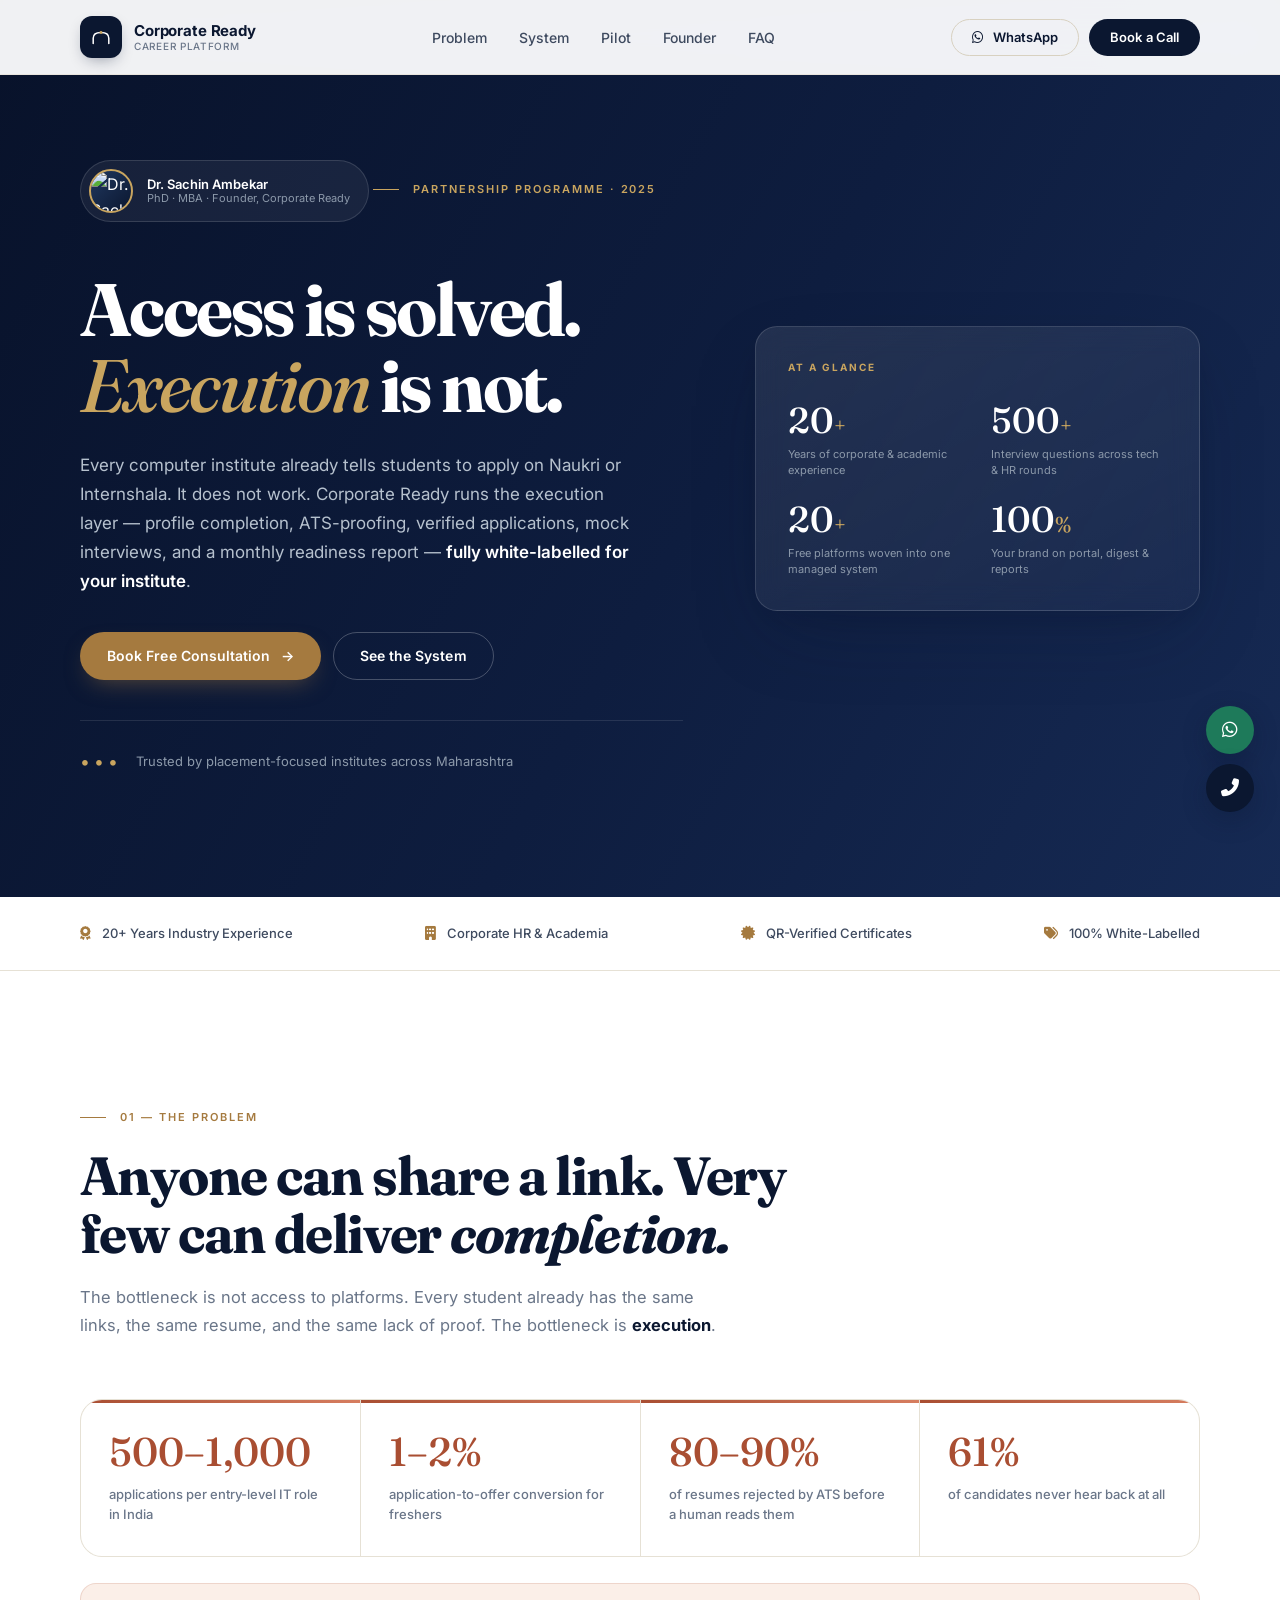
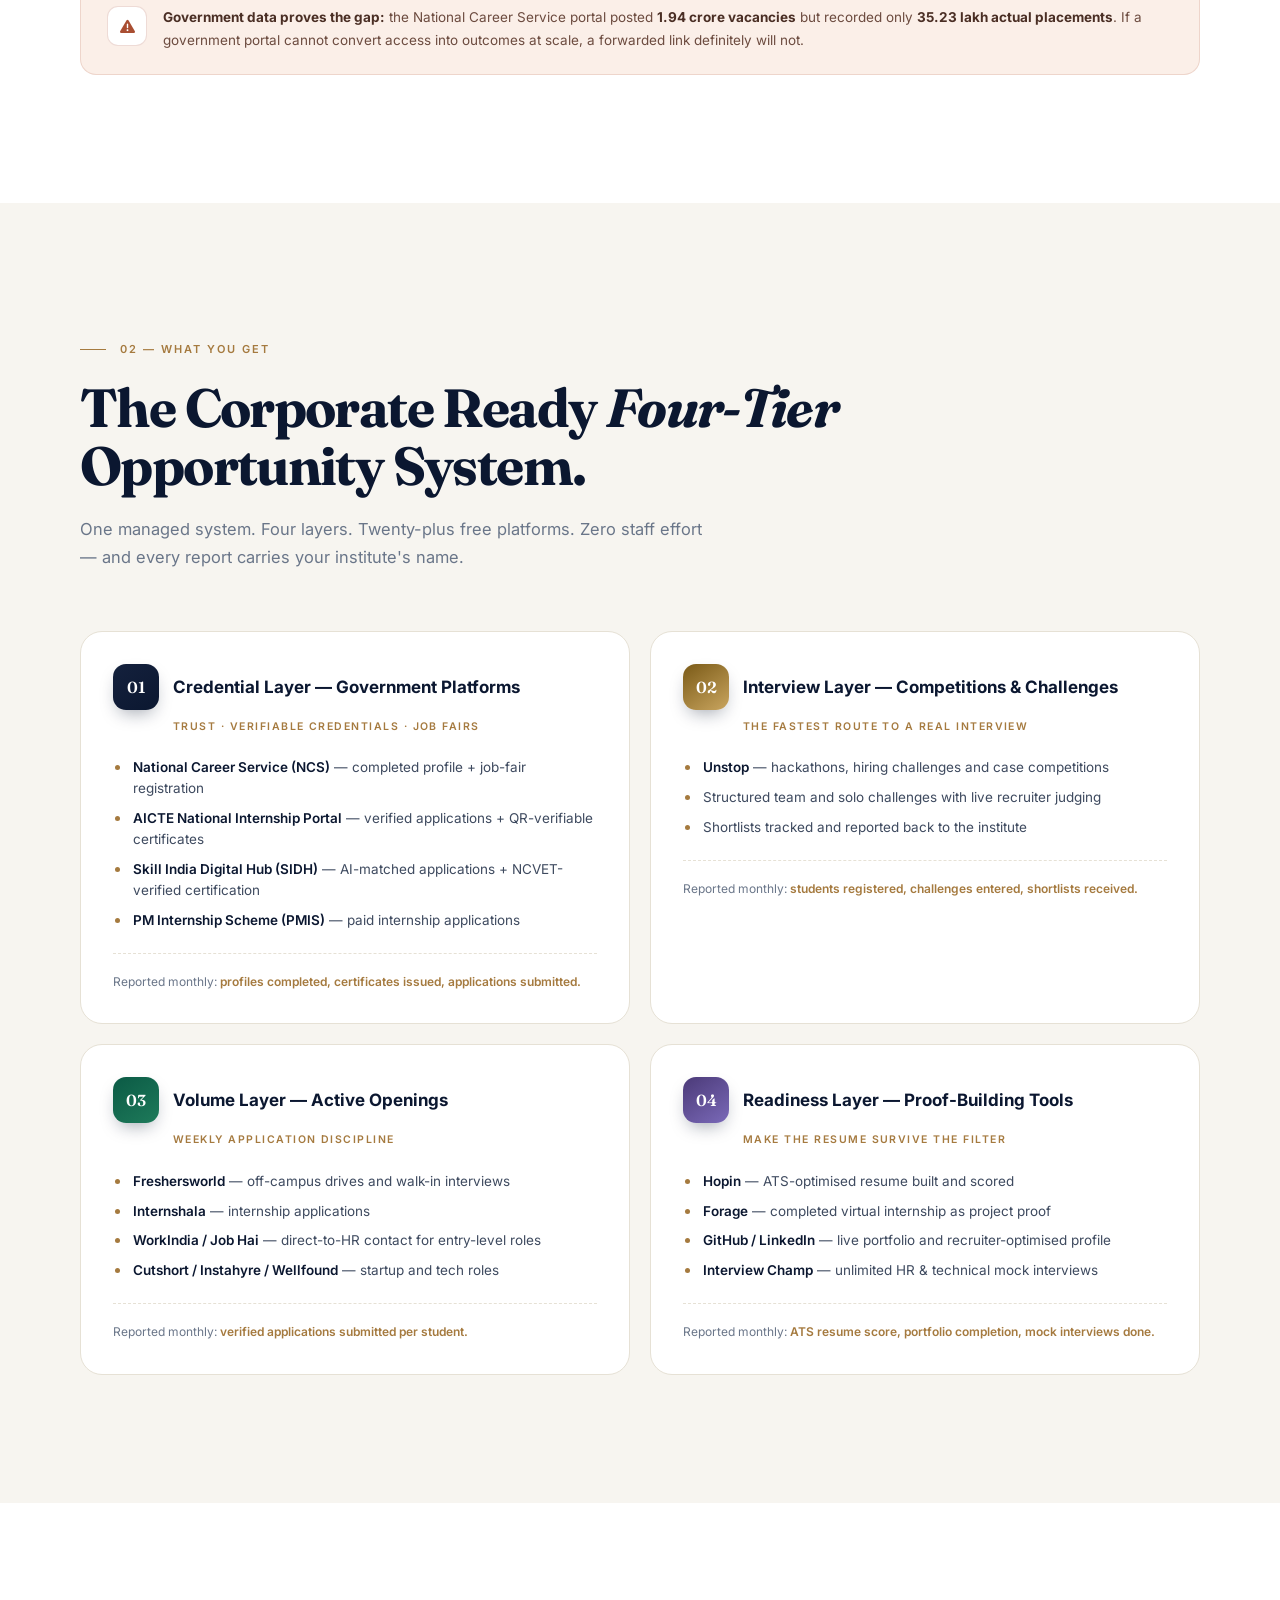
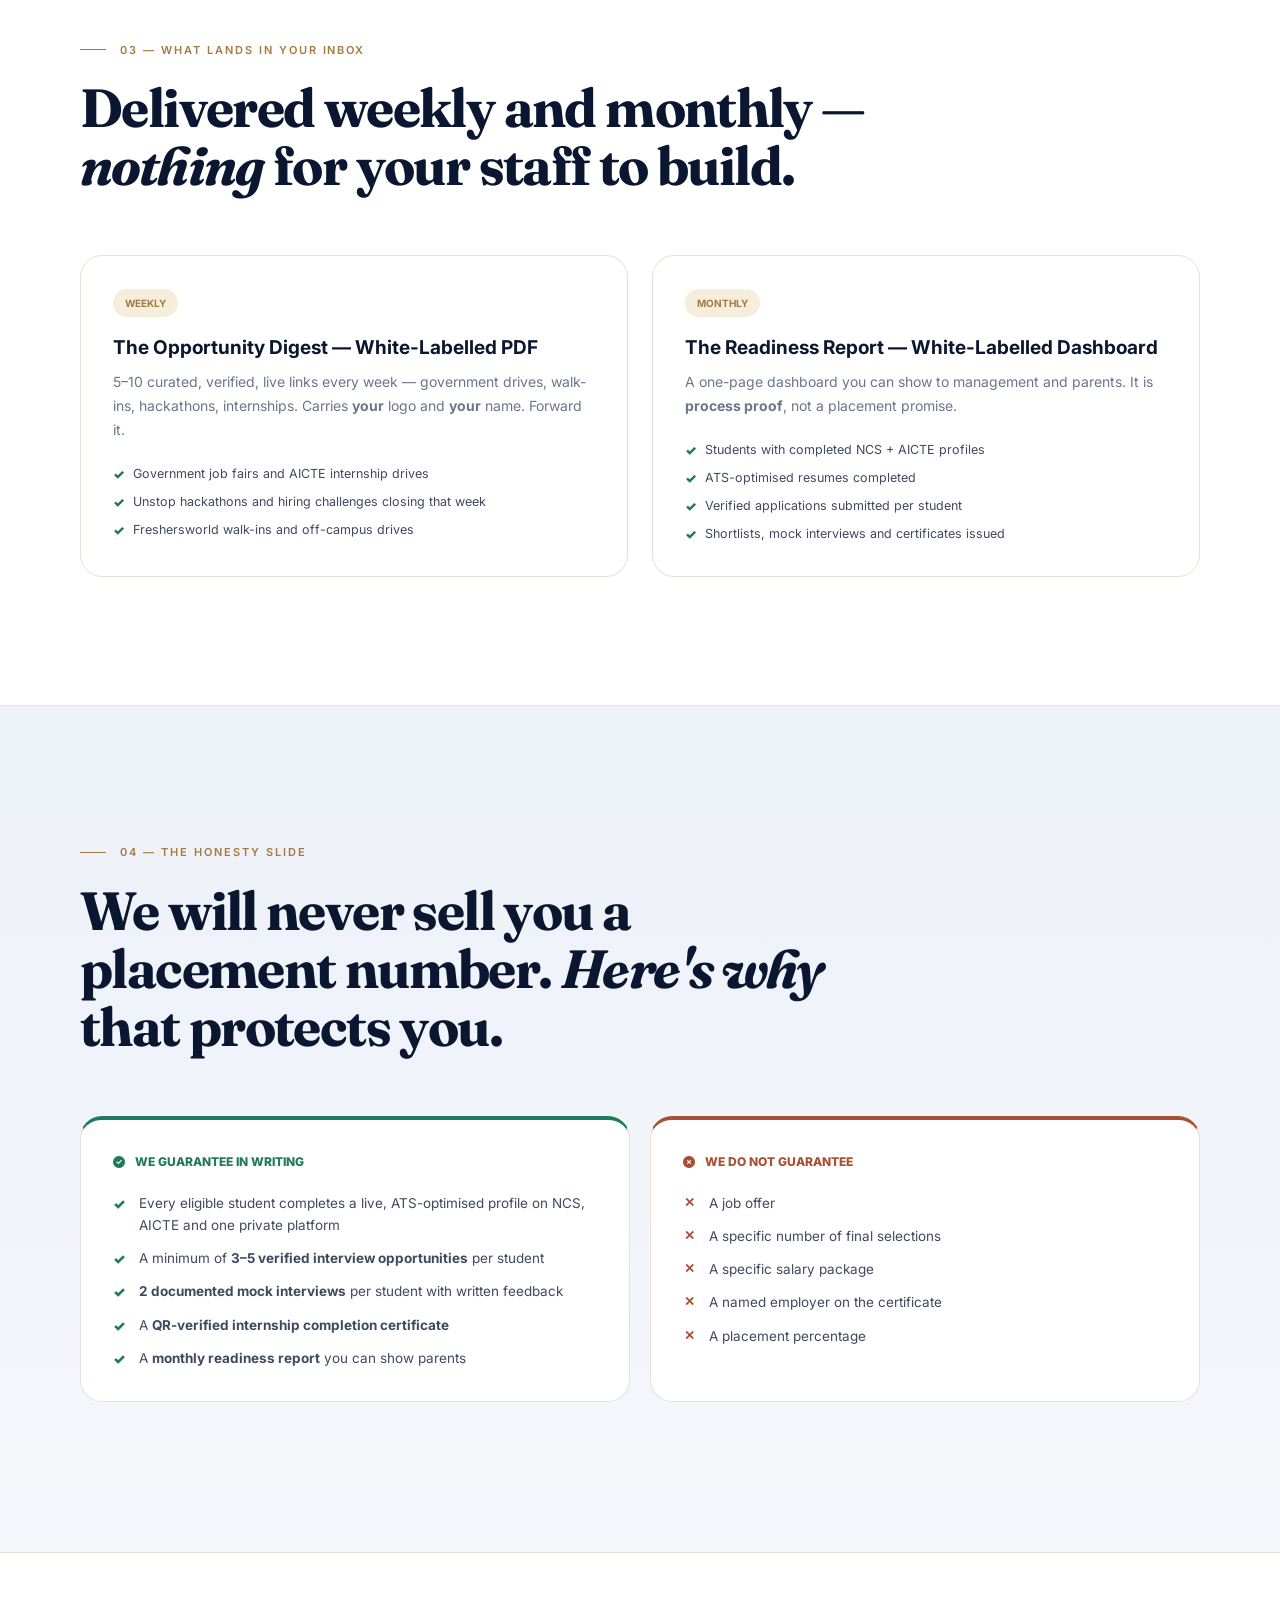
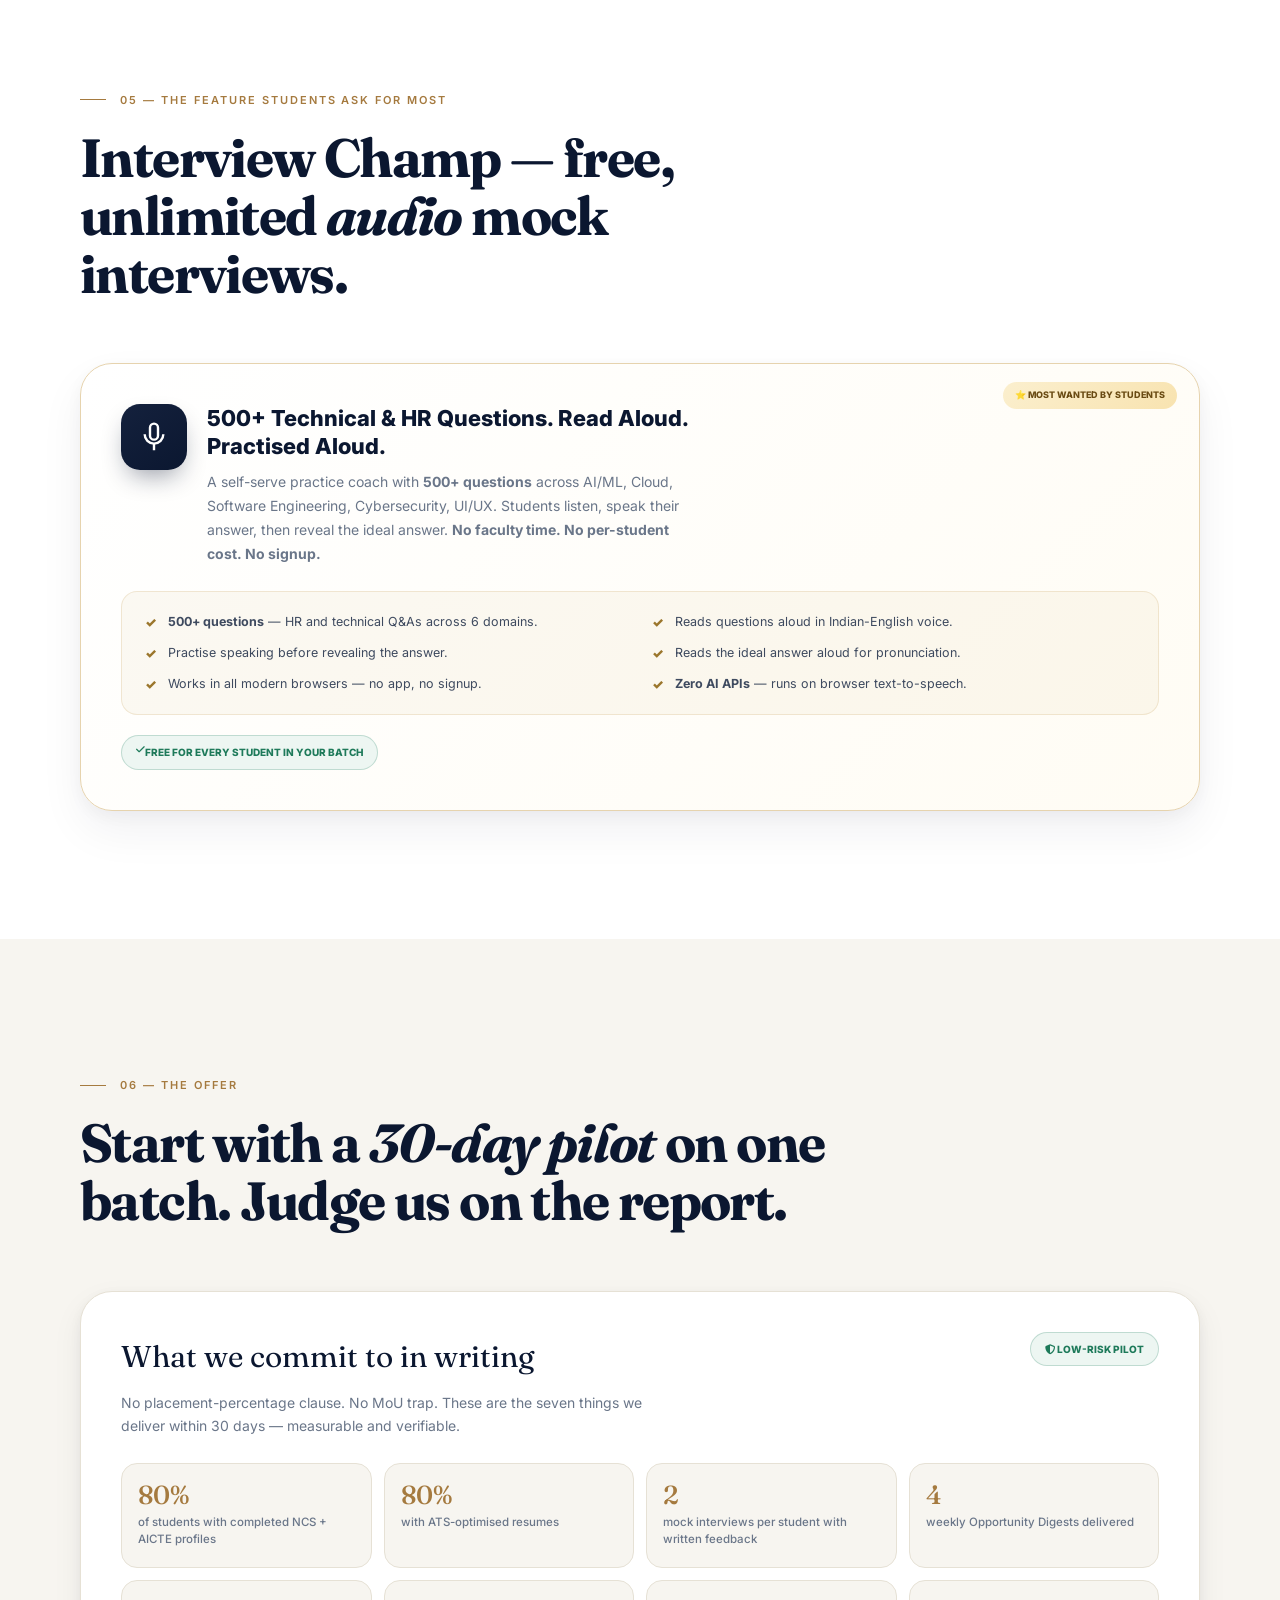
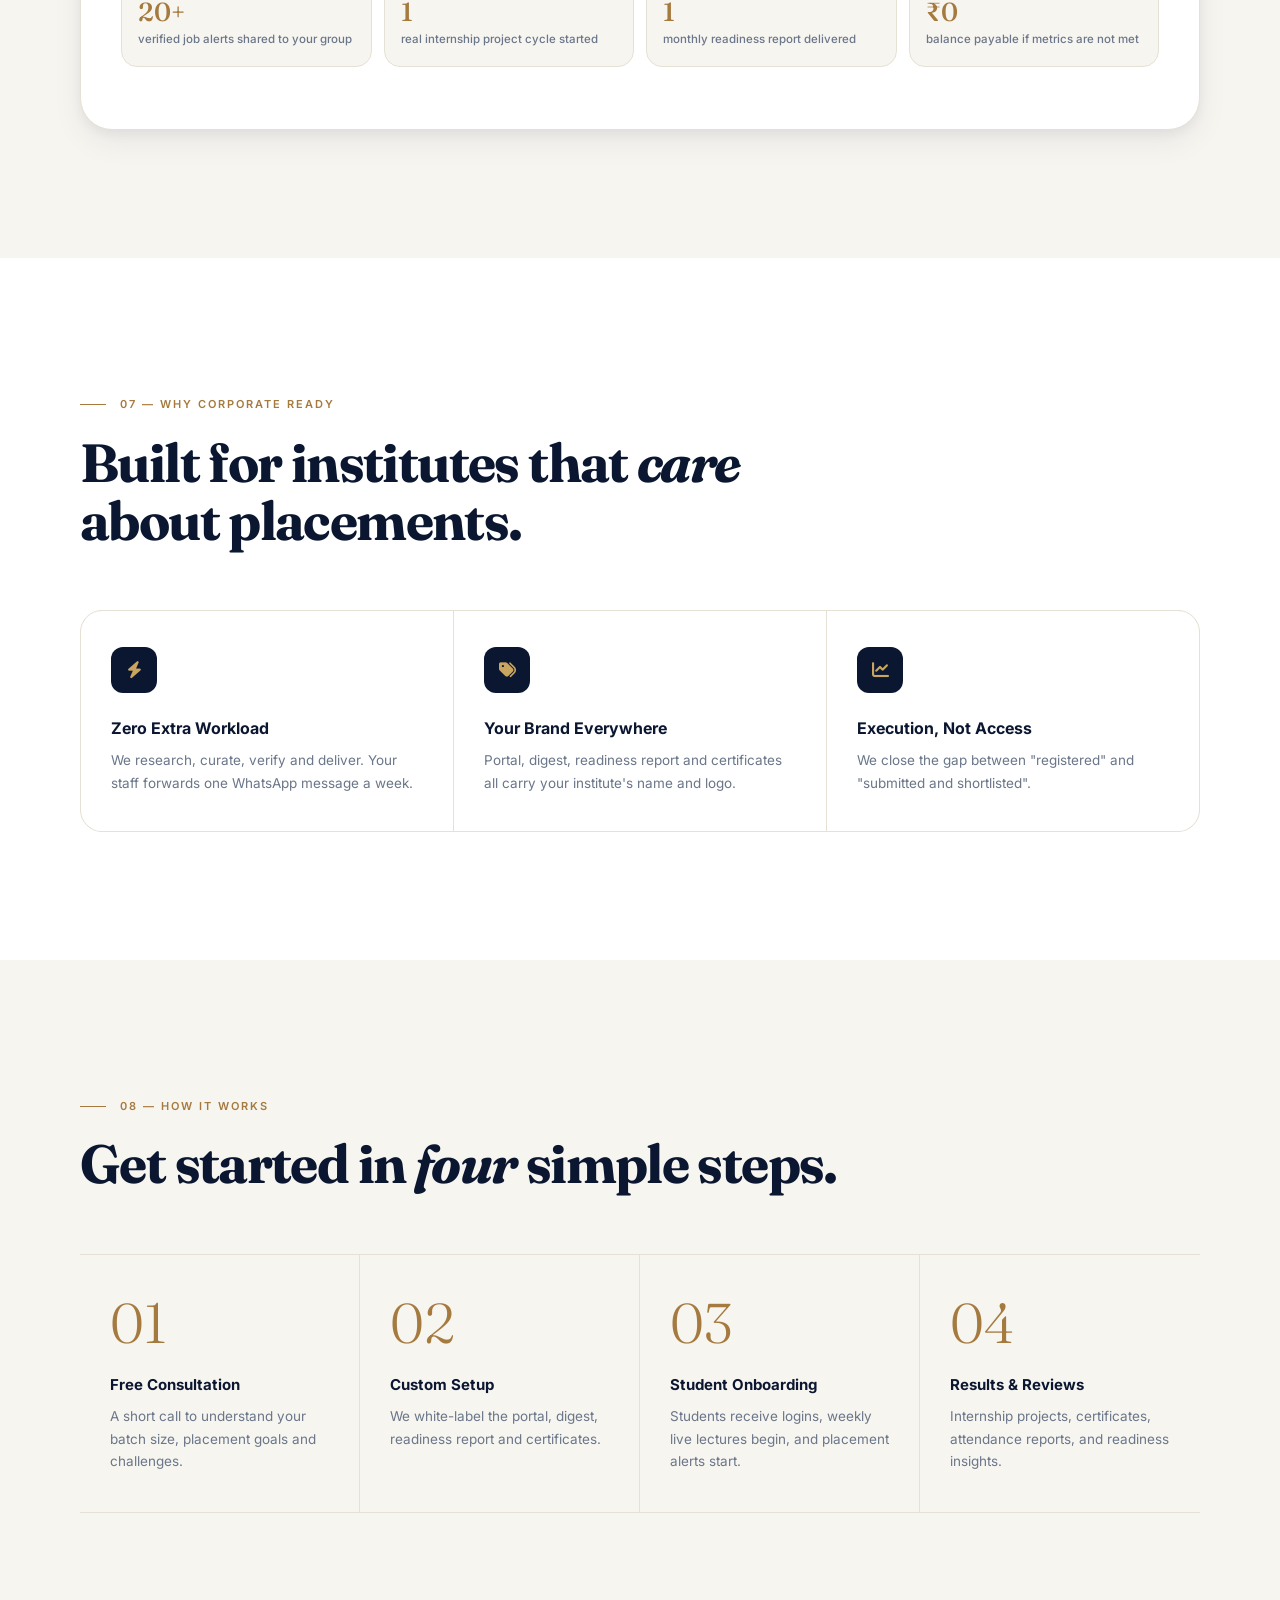
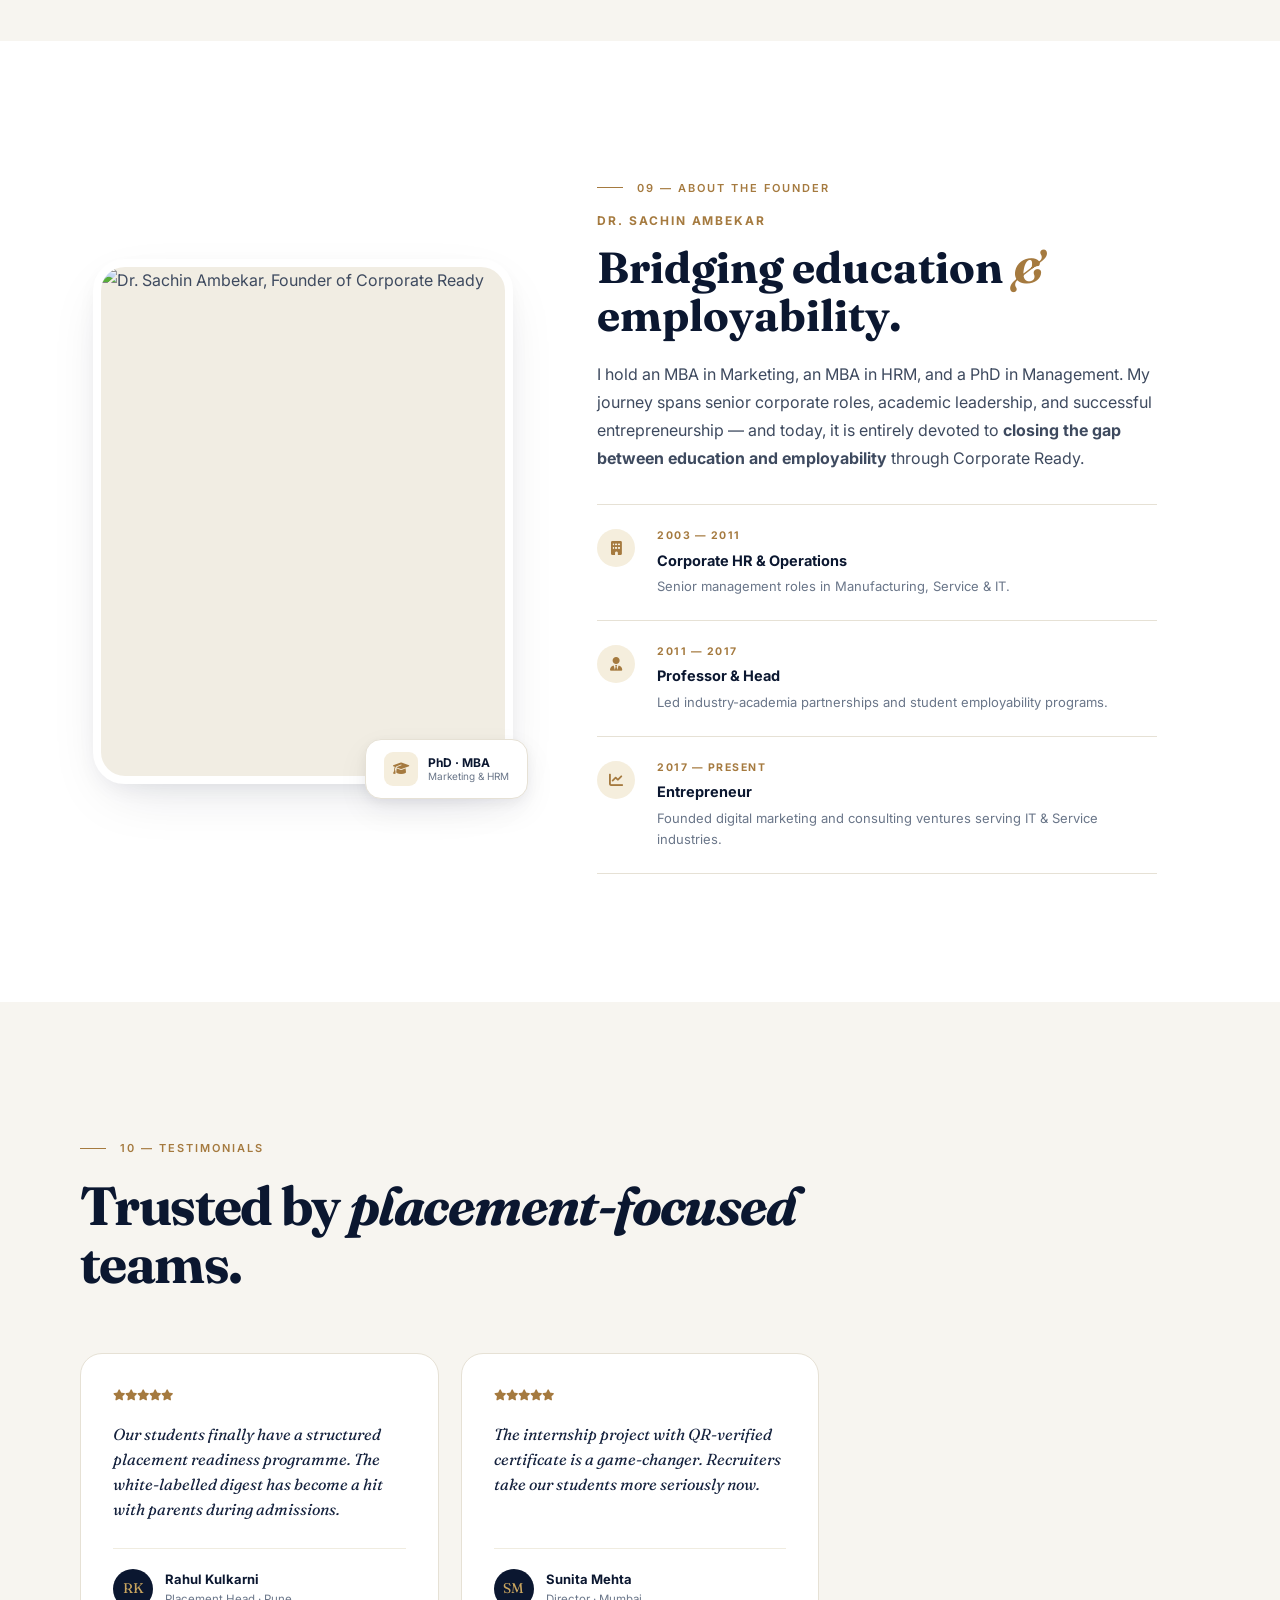
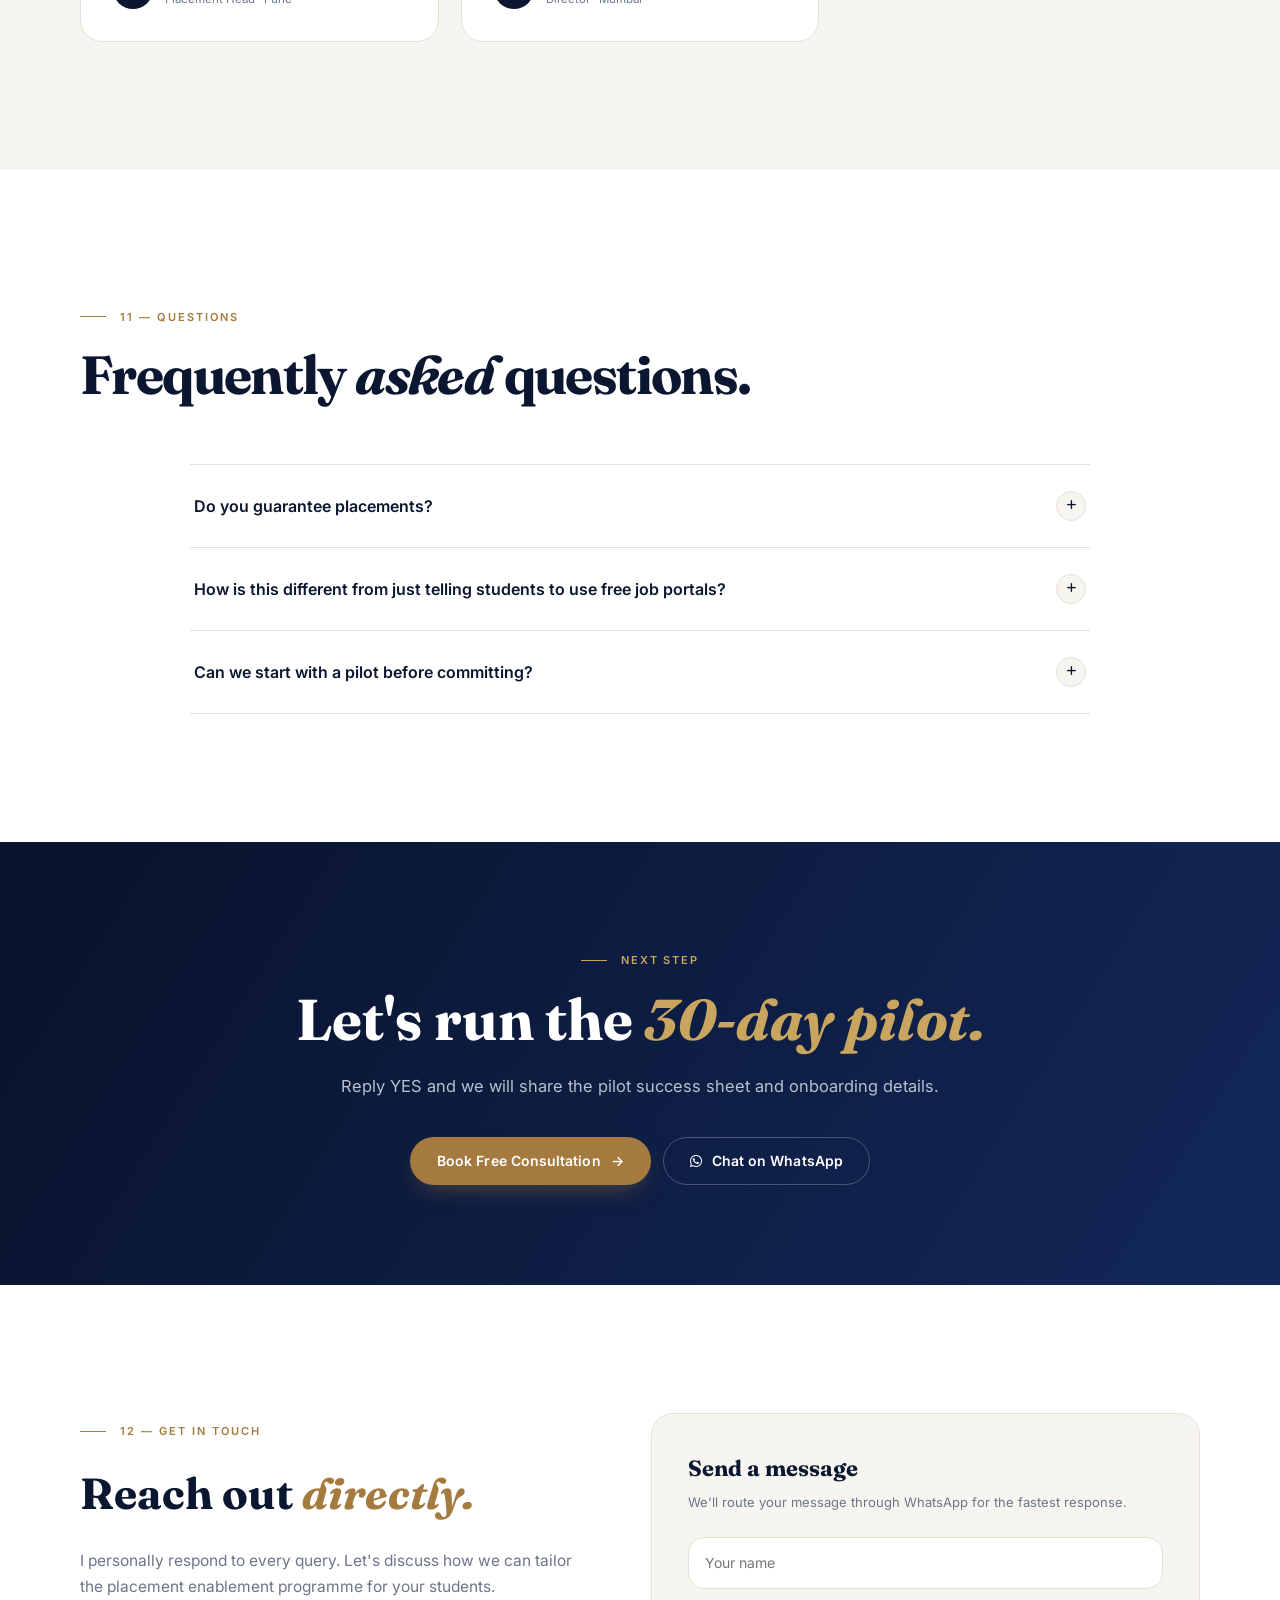
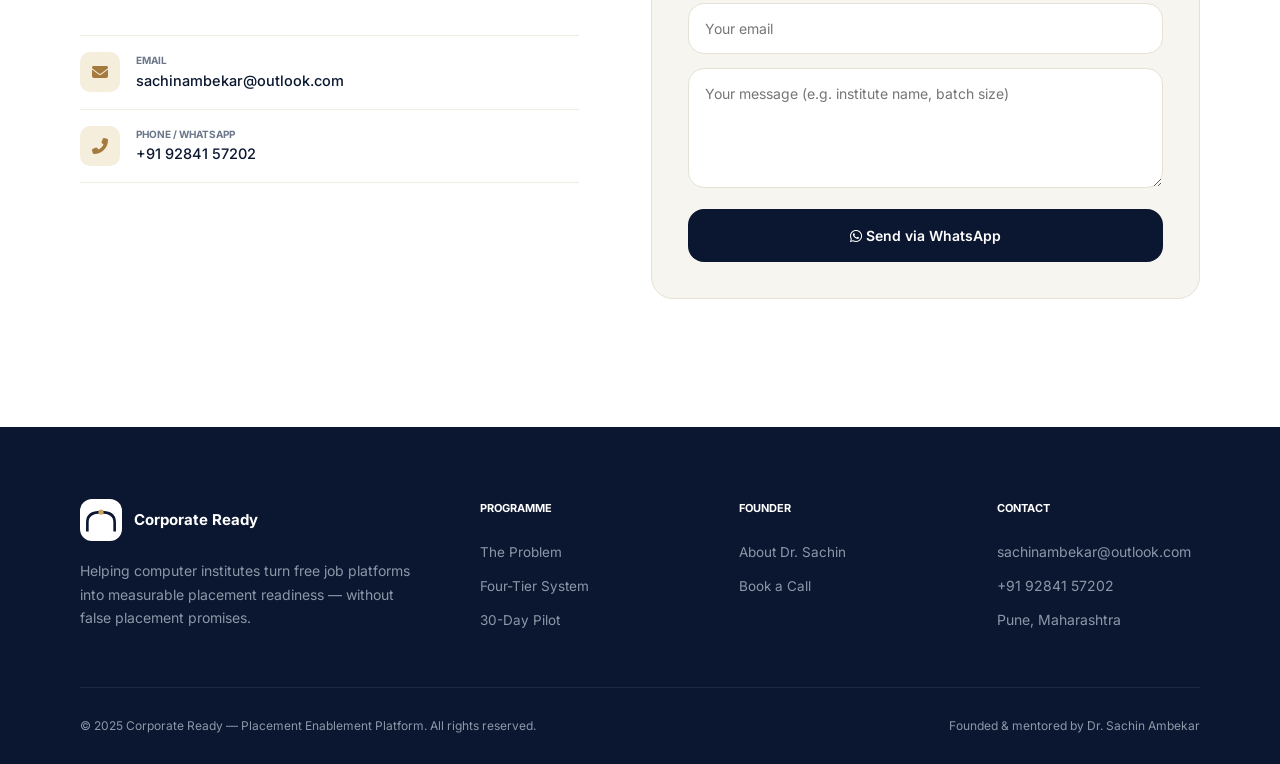
==== commit 5aebb103: "Update index.html" ====
--- a/index.html
+++ b/index.html
@@ -1,1971 +1,1118 @@
 <!DOCTYPE html>
 <html lang="en">
 <head>
-<meta charset="UTF-8">
-<meta name="viewport" content="width=device-width, initial-scale=1.0">
-<title>Dr. Sachin Ambekar | IICP – Industry Integrated Career Platform</title>
-<meta name="description" content="IICP helps computer institutes make students 100% job-ready with live training, placement alerts, internship projects, white-labelled portals and newsletters.">
+<meta charset="UTF-8" />
+<meta name="viewport" content="width=device-width, initial-scale=1.0" />
+<meta name="theme-color" content="#0B1730" />
+<title>Corporate Ready — White-Labelled Placement Enablement for Institutes</title>
+<meta name="description" content="Corporate Ready partners with computer institutes to run a white-labelled placement enablement system — Four-Tier Opportunity System, Weekly Digest, Monthly Readiness Report, Interview Champ, and a measurable 30-day pilot." />
+
 <link rel="preconnect" href="https://fonts.googleapis.com">
 <link rel="preconnect" href="https://fonts.gstatic.com" crossorigin>
-<link href="https://fonts.googleapis.com/css2?family=Poppins:wght@300;400;500;600;700;800&display=swap" rel="stylesheet">
+<link href="https://fonts.googleapis.com/css2?family=Fraunces:ital,opsz,wght@0,9..144,300..900;1,9..144,300..900&family=Inter:wght@400;500;600;700;800&display=swap" rel="stylesheet">
 <link rel="stylesheet" href="https://cdnjs.cloudflare.com/ajax/libs/font-awesome/6.5.0/css/all.min.css">
+
 <style>
-  /* ============ RESET & VARIABLES ============ */
-  *, *::before, *::after { margin: 0; padding: 0; box-sizing: border-box; }
-
-  :root {
-    --navy:        #0b1f3b;
-    --navy-light:  #1e3a5f;
-    --navy-soft:   #16304f;
-    --gold:        #f4b41a;
-    --gold-dark:   #d99e0b;
-    --gold-soft:   #fef6e0;
-    --ink:         #2c3e50;
-    --ink-soft:    #5a6c7d;
-    --line:        #e6ecf2;
-    --bg:          #f8fafc;
-    --white:       #ffffff;
-    --green:       #27ae60;
-    --radius:      16px;
-    --shadow-sm:   0 4px 14px rgba(11,31,59,.06);
-    --shadow-md:   0 12px 28px rgba(11,31,59,.08);
-    --shadow-lg:   0 20px 40px rgba(11,31,59,.12);
-  }
-
-  html { scroll-behavior: smooth; }
-
-  body {
-    font-family: 'Poppins', sans-serif;
-    line-height: 1.7;
-    color: var(--ink);
-    background: var(--bg);
-    -webkit-font-smoothing: antialiased;
-    overflow-x: hidden;
-  }
-
-  a { text-decoration: none; color: inherit; }
-
-  .container { max-width: 1200px; margin: auto; padding: 0 20px; }
-
-  /* ============ HEADER ============ */
-  header {
-    background: var(--navy);
-    color: #fff;
-    padding: 14px 0;
-    position: sticky;
-    top: 0;
-    z-index: 1000;
-    box-shadow: 0 4px 15px rgba(0,0,0,.12);
-  }
-
-  nav {
-    display: flex;
-    justify-content: space-between;
-    align-items: center;
-    max-width: 1200px;
-    margin: auto;
-    padding: 0 20px;
-  }
-
-  .logo {
-    font-weight: 700;
-    font-size: 1.35rem;
-    letter-spacing: .3px;
-    line-height: 1.2;
-  }
-  .logo span { color: var(--gold); }
-
-  .nav-links {
-    display: flex;
-    gap: 26px;
-    list-style: none;
-  }
-  .nav-links a {
-    color: #cfd8e3;
-    font-weight: 500;
-    transition: color .3s;
-    font-size: .95rem;
-  }
-  .nav-links a:hover { color: var(--gold); }
-
-  .menu-toggle {
-    display: none;
-    font-size: 1.7rem;
-    cursor: pointer;
-    color: #fff;
-    background: none;
-    border: none;
-  }
-
-  /* ============ HERO ============ */
-  .hero {
-    background: linear-gradient(135deg, #0b1f3b 0%, #1e3a5f 100%);
-    color: #fff;
-    padding: 80px 0 60px;
-    position: relative;
-    overflow: hidden;
-  }
-  .hero::before {
-    content: '';
-    position: absolute;
-    top: -80px; right: -80px;
-    width: 360px; height: 360px;
-    background: rgba(244,180,26,.08);
-    border-radius: 50%;
-  }
-  .hero::after {
-    content: '';
-    position: absolute;
-    bottom: -100px; left: -60px;
-    width: 280px; height: 280px;
-    background: rgba(244,180,26,.05);
-    border-radius: 50%;
-  }
-
-  .hero-content {
-    position: relative;
-    z-index: 2;
-    display: flex;
-    flex-wrap: wrap;
-    align-items: center;
-    justify-content: center;
-    gap: 44px;
-    max-width: 1050px;
-    margin: auto;
-  }
-  .hero-img img {
-    width: 220px;
-    height: 220px;
-    border-radius: 50%;
-    object-fit: cover;
-    border: 5px solid var(--gold);
-    box-shadow: 0 15px 30px rgba(0,0,0,.35);
-  }
-  .hero-text { max-width: 560px; }
-  .hero-text h1 {
-    font-size: 2.8rem;
-    font-weight: 700;
-    margin-bottom: 6px;
-    line-height: 1.2;
-  }
-  .hero-text h1 span { color: var(--gold); }
-  .hero-text .subtitle {
-    font-size: 1.12rem;
-    font-weight: 300;
-    color: #cfd8e3;
-    margin-bottom: 14px;
-  }
-  .hero-text .tagline {
-    background: rgba(255,255,255,.1);
-    display: inline-block;
-    padding: 8px 20px;
-    border-radius: 30px;
-    font-weight: 600;
-    font-size: .95rem;
-    letter-spacing: .5px;
-    color: var(--gold);
-    margin-bottom: 22px;
-  }
-  .hero-text p.lead {
-    color: #c8d4e4;
-    font-size: 1.02rem;
-    margin-bottom: 26px;
-  }
-  .hero-cta {
-    display: flex;
-    gap: 14px;
-    flex-wrap: wrap;
-  }
-
-  .btn {
-    display: inline-flex;
-    align-items: center;
-    gap: 9px;
-    padding: 13px 26px;
-    border-radius: 40px;
-    font-weight: 600;
-    font-size: .96rem;
-    cursor: pointer;
-    border: 2px solid transparent;
-    transition: .25s ease;
-    font-family: inherit;
-  }
-  .btn-gold {
-    background: var(--gold);
-    color: var(--navy);
-  }
-  .btn-gold:hover {
-    background: var(--gold-dark);
-    transform: translateY(-2px);
-    box-shadow: 0 10px 22px rgba(244,180,26,.35);
-  }
-  .btn-outline {
-    background: transparent;
-    color: #fff;
-    border-color: rgba(255,255,255,.35);
-  }
-  .btn-outline:hover {
-    border-color: var(--gold);
-    color: var(--gold);
-    transform: translateY(-2px);
-  }
-  .btn-navy {
-    background: var(--navy);
-    color: #fff;
-  }
-  .btn-navy:hover {
-    background: var(--navy-light);
-    transform: translateY(-2px);
-    box-shadow: 0 10px 22px rgba(11,31,59,.25);
-  }
-
-  /* ============ TRUST BAR ============ */
-  .trust-bar {
-    background: #fff;
-    border-bottom: 1px solid var(--line);
-    padding: 22px 0;
-  }
-  .trust-inner {
-    display: flex;
-    flex-wrap: wrap;
-    justify-content: center;
-    align-items: center;
-    gap: 22px 40px;
-  }
-  .trust-item {
-    display: flex;
-    align-items: center;
-    gap: 10px;
-    font-size: .92rem;
-    font-weight: 500;
-    color: var(--ink-soft);
-  }
-  .trust-item i { color: var(--gold); font-size: 1.15rem; }
-
-  /* ============ STATS ============ */
-  .stats {
-    background: var(--navy);
-    color: #fff;
-    padding: 60px 0;
-  }
-  .stats-grid {
-    display: grid;
-    grid-template-columns: repeat(auto-fit, minmax(180px, 1fr));
-    gap: 30px;
-    text-align: center;
-  }
-  .stat-item {
-    padding: 16px;
-    border-right: 1px solid rgba(255,255,255,.1);
-  }
-  .stat-item:last-child { border-right: none; }
-  .stat-number {
-    font-size: 2.6rem;
-    font-weight: 800;
-    color: var(--gold);
-    line-height: 1.1;
-    margin-bottom: 6px;
-  }
-  .stat-label {
-    font-size: .9rem;
-    color: #b6c4d6;
-    letter-spacing: .3px;
-  }
-
-  /* ============ SECTION TITLES ============ */
-  section { padding: 80px 0; }
-  .section-title {
-    text-align: center;
-    margin-bottom: 50px;
-  }
-  .section-title h2 {
-    font-size: 2.15rem;
-    font-weight: 700;
-    color: var(--navy);
-    margin-bottom: 10px;
-    line-height: 1.25;
-  }
-  .section-title p {
-    color: var(--ink-soft);
-    max-width: 640px;
-    margin: auto;
-    font-size: 1rem;
-  }
-  .divider {
-    width: 80px;
-    height: 4px;
-    background: var(--gold);
-    margin: 14px auto 0;
-    border-radius: 4px;
-  }
-  .eyebrow {
-    display: inline-block;
-    font-size: .8rem;
-    font-weight: 700;
-    letter-spacing: 1.4px;
-    text-transform: uppercase;
-    color: var(--gold-dark);
-    margin-bottom: 8px;
-  }
-
-  /* ============ ABOUT ============ */
-  .about { background: #fff; }
-  .about-grid {
-    display: grid;
-    grid-template-columns: 1fr 1fr;
-    gap: 50px;
-    align-items: start;
-  }
-  .about-img img {
-    width: 100%;
-    border-radius: 20px;
-    box-shadow: var(--shadow-md);
-  }
-  .about-text h3 {
-    font-size: 1.75rem;
-    color: var(--navy);
-    margin-bottom: 18px;
-  }
-  .about-text > p {
-    margin-bottom: 16px;
-    color: #445566;
-  }
-  .experience-block {
-    background: #f1f5f9;
-    padding: 18px 20px;
-    border-left: 5px solid var(--gold);
-    margin-bottom: 14px;
-    border-radius: 0 8px 8px 0;
-    transition: .25s ease;
-  }
-  .experience-block:hover {
-    background: var(--gold-soft);
-    transform: translateX(4px);
-  }
-  .experience-block strong { color: var(--navy); }
-
-  /* ============ WHY CHOOSE ============ */
-  .why { background: var(--bg); }
-  .why-grid {
-    display: grid;
-    grid-template-columns: repeat(auto-fit, minmax(250px, 1fr));
-    gap: 24px;
-  }
-  .why-card {
-    background: #fff;
-    border: 1px solid var(--line);
-    border-radius: var(--radius);
-    padding: 28px 24px;
-    box-shadow: var(--shadow-sm);
-    transition: .28s ease;
-  }
-  .why-card:hover {
-    transform: translateY(-6px);
-    box-shadow: var(--shadow-md);
-    border-color: var(--gold);
-  }
-  .why-icon {
-    width: 52px;
-    height: 52px;
-    border-radius: 14px;
-    background: var(--gold-soft);
-    color: var(--gold-dark);
-    display: flex;
-    align-items: center;
-    justify-content: center;
-    font-size: 1.4rem;
-    margin-bottom: 16px;
-  }
-  .why-card h4 {
-    font-size: 1.12rem;
-    color: var(--navy);
-    margin-bottom: 8px;
-    font-weight: 600;
-  }
-  .why-card p {
-    font-size: .93rem;
-    color: var(--ink-soft);
-  }
-
-  /* ============ SERVICES (NEW DESIGN) ============ */
-  .services { background: #fff; }
-
-  .service-grid {
-    display: grid;
-    grid-template-columns: repeat(auto-fit, minmax(340px, 1fr));
-    gap: 26px;
-  }
-
-  .service-card {
-    background: #fff;
-    border: 1px solid var(--line);
-    border-radius: 18px;
-    overflow: hidden;
-    display: flex;
-    flex-direction: column;
-    position: relative;
-    box-shadow: var(--shadow-sm);
-    transition: transform .3s ease, box-shadow .3s ease, border-color .3s ease;
-  }
-  .service-card::before {
-    content: "";
-    position: absolute;
-    top: 0; left: 0; right: 0;
-    height: 4px;
-    background: linear-gradient(90deg, var(--gold), var(--gold-dark));
-    opacity: 0;
-    transition: opacity .3s ease;
-  }
-  .service-card:hover {
-    transform: translateY(-6px);
-    box-shadow: var(--shadow-lg);
-    border-color: #d8e2ee;
-  }
-  .service-card:hover::before { opacity: 1; }
-
-  .service-head {
-    display: flex;
-    align-items: flex-start;
-    gap: 16px;
-    padding: 26px 26px 18px;
-    border-bottom: 1px dashed var(--line);
-  }
-
-  .service-badge {
-    flex-shrink: 0;
-    width: 56px;
-    height: 56px;
-    border-radius: 16px;
-    background: linear-gradient(140deg, #0b1f3b, #1e3a5f);
-    color: var(--gold);
-    display: grid;
-    place-items: center;
-    font-size: 1.35rem;
-    box-shadow: 0 8px 18px rgba(11,31,59,.22);
-    transition: transform .3s ease;
-  }
-  .service-card:hover .service-badge { transform: rotate(-6deg) scale(1.05); }
-
-  .service-head-text { flex: 1; min-width: 0; }
-
-  .service-num {
-    display: inline-block;
-    font-size: .7rem;
-    font-weight: 800;
-    letter-spacing: 1.2px;
-    text-transform: uppercase;
-    color: var(--gold-dark);
-    background: var(--gold-soft);
-    border-radius: 20px;
-    padding: 3px 11px;
-    margin-bottom: 8px;
-  }
-
-  .service-card h3 {
-    font-size: 1.16rem;
-    color: var(--navy);
-    font-weight: 700;
-    line-height: 1.3;
-    margin-bottom: 6px;
-  }
-
-  .service-summary {
-    font-size: .86rem;
-    color: var(--ink-soft);
-    line-height: 1.5;
-  }
-
-  .service-list {
-    list-style: none;
-    padding: 20px 26px 26px;
-    display: grid;
-    gap: 10px;
-  }
-
-  .service-list li {
-    display: flex;
-    align-items: center;
-    gap: 12px;
-    font-size: .9rem;
-    font-weight: 500;
-    color: #334455;
-    padding: 9px 12px;
-    border-radius: 10px;
-    background: #f8fafc;
-    border: 1px solid #eef2f6;
-    line-height: 1.4;
-    transition: background .22s ease, border-color .22s ease, transform .22s ease;
-  }
-  .service-list li:hover {
-    background: var(--gold-soft);
-    border-color: #f7e2a8;
-    transform: translateX(4px);
-  }
-
-  .service-list li i {
-    width: 28px;
-    height: 28px;
-    flex-shrink: 0;
-    border-radius: 8px;
-    background: #fff;
-    border: 1px solid #e6ecf2;
-    color: var(--navy);
-    display: grid;
-    place-items: center;
-    font-size: .8rem;
-    transition: background .22s ease, color .22s ease, border-color .22s ease;
-  }
-  .service-list li:hover i {
-    background: var(--navy);
-    color: var(--gold);
-    border-color: var(--navy);
-  }
-
-  /* ============ PROCESS ============ */
-  .process { background: var(--bg); }
-  .process-grid {
-    display: grid;
-    grid-template-columns: repeat(auto-fit, minmax(230px, 1fr));
-    gap: 24px;
-    position: relative;
-  }
-  .step {
-    background: #fff;
-    border: 1px solid var(--line);
-    border-radius: var(--radius);
-    padding: 30px 24px;
-    text-align: center;
-    box-shadow: var(--shadow-sm);
-    position: relative;
-    transition: .28s ease;
-  }
-  .step:hover {
-    transform: translateY(-6px);
-    box-shadow: var(--shadow-md);
-  }
-  .step-num {
-    width: 56px;
-    height: 56px;
-    margin: 0 auto 16px;
-    border-radius: 50%;
-    background: var(--navy);
-    color: var(--gold);
-    display: flex;
-    align-items: center;
-    justify-content: center;
-    font-size: 1.4rem;
-    font-weight: 700;
-    box-shadow: 0 8px 18px rgba(11,31,59,.22);
-  }
-  .step h4 {
-    font-size: 1.08rem;
-    color: var(--navy);
-    margin-bottom: 8px;
-    font-weight: 600;
-  }
-  .step p {
-    font-size: .91rem;
-    color: var(--ink-soft);
-  }
-
-  /* ============ FLEXIBLE PRICING ============ */
-  .pricing { background: #fff; }
-
-  .flex-box {
-    background: linear-gradient(160deg, #0b1f3b, #1e3a5f);
-    color: #fff;
-    border-radius: 22px;
-    padding: 54px 40px;
-    box-shadow: var(--shadow-lg);
-    text-align: center;
-    position: relative;
-    overflow: hidden;
-  }
-  .flex-box::before {
-    content: '';
-    position: absolute;
-    top: -70px; right: -70px;
-    width: 260px; height: 260px;
-    background: rgba(244,180,26,.1);
-    border-radius: 50%;
-  }
-  .flex-inner { position: relative; z-index: 2; }
-
-  .flex-badge {
-    display: inline-flex;
-    align-items: center;
-    gap: 8px;
-    background: rgba(244,180,26,.15);
-    border: 1px solid rgba(244,180,26,.4);
-    color: var(--gold);
-    font-size: .8rem;
-    font-weight: 700;
-    letter-spacing: 1.2px;
-    text-transform: uppercase;
-    padding: 7px 16px;
-    border-radius: 30px;
-    margin-bottom: 20px;
-  }
-
-  .flex-box h2 {
-    font-size: 2rem;
-    font-weight: 700;
-    color: #fff;
-    line-height: 1.3;
-    margin-bottom: 14px;
-  }
-  .flex-box h2 span { color: var(--gold); }
-
-  .flex-box > p,
-  .flex-inner > p {
-    color: #c8d4e4;
-    font-size: 1.02rem;
-    max-width: 620px;
-    margin: 0 auto 34px;
-  }
-
-  .flex-points {
-    display: grid;
-    grid-template-columns: repeat(auto-fit, minmax(220px, 1fr));
-    gap: 18px;
-    max-width: 900px;
-    margin: 0 auto 36px;
-    text-align: left;
-  }
-  .flex-point {
-    background: rgba(255,255,255,.07);
-    border: 1px solid rgba(255,255,255,.14);
-    border-radius: 14px;
-    padding: 20px 22px;
-    display: flex;
-    align-items: flex-start;
-    gap: 14px;
-    transition: .25s ease;
-  }
-  .flex-point:hover {
-    background: rgba(255,255,255,.12);
-    transform: translateY(-3px);
-  }
-  .flex-point i {
-    color: var(--gold);
-    font-size: 1.25rem;
-    margin-top: 3px;
-    flex-shrink: 0;
-  }
-  .flex-point strong {
-    display: block;
-    color: #fff;
-    font-size: .98rem;
-    font-weight: 600;
-    margin-bottom: 4px;
-  }
-  .flex-point span {
-    font-size: .87rem;
-    color: #b6c4d6;
-    line-height: 1.55;
-  }
-
-  .flex-box .hero-cta { justify-content: center; }
-
-  .flex-note {
-    margin-top: 26px;
-    font-size: .88rem;
-    color: #93a4c9;
-  }
-  .flex-note i { color: var(--gold); margin-right: 6px; }
-
-  /* ============ TESTIMONIALS ============ */
-  .testimonials { background: var(--bg); }
-  .testimonial-grid {
-    display: grid;
-    grid-template-columns: repeat(auto-fit, minmax(290px, 1fr));
-    gap: 24px;
-  }
-  .testimonial-card {
-    background: #fff;
-    border: 1px solid var(--line);
-    border-radius: var(--radius);
-    padding: 28px 26px;
-    box-shadow: var(--shadow-sm);
-    position: relative;
-    transition: .28s ease;
-  }
-  .testimonial-card:hover {
-    transform: translateY(-6px);
-    box-shadow: var(--shadow-md);
-  }
-  .testimonial-card::before {
-    content: '\201C';
-    font-size: 4rem;
-    color: var(--gold);
-    position: absolute;
-    top: 4px;
-    right: 22px;
-    line-height: 1;
-    opacity: .35;
-    font-family: Georgia, serif;
-  }
-  .stars {
-    color: var(--gold);
-    font-size: .9rem;
-    margin-bottom: 12px;
-  }
-  .testimonial-card p {
-    font-size: .94rem;
-    color: #334455;
-    margin-bottom: 20px;
-    font-style: italic;
-  }
-  .testimonial-author {
-    display: flex;
-    align-items: center;
-    gap: 12px;
-  }
-  .author-avatar {
-    width: 46px;
-    height: 46px;
-    border-radius: 50%;
-    background: var(--navy);
-    color: var(--gold);
-    display: flex;
-    align-items: center;
-    justify-content: center;
-    font-weight: 700;
-    font-size: 1.05rem;
-    flex-shrink: 0;
-  }
-  .author-info strong {
-    display: block;
-    font-size: .95rem;
-    color: var(--navy);
-    font-weight: 600;
-  }
-  .author-info span {
-    font-size: .82rem;
-    color: var(--ink-soft);
-  }
-
-  /* ============ FAQ ============ */
-  .faq { background: #fff; }
-  .faq-list {
-    max-width: 820px;
-    margin: auto;
-  }
-  .faq-item {
-    border: 1px solid var(--line);
-    border-radius: 12px;
-    margin-bottom: 14px;
-    background: #fff;
-    overflow: hidden;
-    transition: .25s ease;
-  }
-  .faq-item.open {
-    border-color: var(--gold);
-    box-shadow: var(--shadow-sm);
-  }
-  .faq-q {
-    width: 100%;
-    background: none;
-    border: none;
-    text-align: left;
-    font-family: inherit;
-    font-size: 1rem;
-    font-weight: 600;
-    color: var(--navy);
-    padding: 20px 24px;
-    cursor: pointer;
-    display: flex;
-    justify-content: space-between;
-    align-items: center;
-    gap: 16px;
-    transition: .2s;
-  }
-  .faq-q:hover { color: var(--gold-dark); }
-  .faq-q i {
-    color: var(--gold);
-    transition: transform .3s ease;
-    flex-shrink: 0;
-  }
-  .faq-item.open .faq-q i { transform: rotate(180deg); }
-  .faq-a {
-    max-height: 0;
-    overflow: hidden;
-    transition: max-height .35s ease;
-    padding: 0 24px;
-  }
-  .faq-item.open .faq-a { max-height: 320px; }
-  .faq-a p {
-    padding: 0 0 20px;
-    font-size: .94rem;
-    color: var(--ink-soft);
-  }
-
-  /* ============ CTA BANNER ============ */
-  .cta-banner {
-    background: linear-gradient(135deg, #0b1f3b 0%, #1e3a5f 100%);
-    color: #fff;
-    padding: 64px 0;
-    text-align: center;
-    position: relative;
-    overflow: hidden;
-  }
-  .cta-banner::before {
-    content: '';
-    position: absolute;
-    top: -60px; left: -40px;
-    width: 240px; height: 240px;
-    background: rgba(244,180,26,.08);
-    border-radius: 50%;
-  }
-  .cta-banner .container { position: relative; z-index: 2; }
-  .cta-banner h2 {
-    font-size: 2rem;
-    font-weight: 700;
-    margin-bottom: 14px;
-    line-height: 1.3;
-  }
-  .cta-banner h2 span { color: var(--gold); }
-  .cta-banner p {
-    color: #c8d4e4;
-    max-width: 620px;
-    margin: 0 auto 28px;
-    font-size: 1.02rem;
-  }
-  .cta-banner .hero-cta { justify-content: center; }
-
-  /* ============ CREDENTIALS STRIP ============ */
-  .credentials {
-    background: var(--navy);
-    color: #fff;
-    padding: 34px 0;
-    text-align: center;
-    border-top: 1px solid rgba(255,255,255,.06);
-  }
-  .credentials p {
-    font-size: 1.02rem;
-    font-weight: 300;
-    color: #cfd8e3;
-  }
-  .credentials i { color: var(--gold); margin-right: 6px; }
-
-  /* ============ CONTACT ============ */
-  .contact { background: #fff; }
-  .contact-flex {
-    display: flex;
-    flex-wrap: wrap;
-    gap: 40px;
-    align-items: center;
-  }
-  .contact-info { flex: 1; min-width: 280px; }
-  .contact-info h3 {
-    font-size: 1.75rem;
-    color: var(--navy);
-    margin-bottom: 16px;
-  }
-  .contact-info p {
-    margin-bottom: 24px;
-    color: var(--ink-soft);
-  }
-  .contact-detail {
-    display: flex;
-    align-items: center;
-    gap: 14px;
-    margin-bottom: 16px;
-    font-size: 1rem;
-  }
-  .contact-detail i {
-    font-size: 1.15rem;
-    color: var(--gold);
-    width: 42px;
-    height: 42px;
-    border-radius: 12px;
-    background: var(--gold-soft);
-    display: flex;
-    align-items: center;
-    justify-content: center;
-    flex-shrink: 0;
-  }
-  .contact-detail a { color: var(--ink); font-weight: 500; }
-  .contact-detail a:hover { color: var(--gold-dark); }
-
-  .contact-form {
-    flex: 1;
-    min-width: 280px;
-    background: var(--bg);
-    padding: 32px;
-    border-radius: var(--radius);
-    box-shadow: var(--shadow-sm);
-    border: 1px solid var(--line);
-  }
-  .form-group { margin-bottom: 18px; }
-  input, textarea {
-    width: 100%;
-    padding: 13px 16px;
-    border: 1px solid #dde5ee;
-    border-radius: 10px;
-    font-family: inherit;
-    font-size: .96rem;
-    transition: border .3s, box-shadow .3s;
-    background: #fff;
-    color: var(--ink);
-    resize: vertical;
-  }
-  input:focus, textarea:focus {
-    outline: none;
-    border-color: var(--gold);
-    box-shadow: 0 0 0 3px rgba(244,180,26,.15);
-  }
-  .contact-form button {
-    width: 100%;
-    background: var(--navy);
-    color: #fff;
-    padding: 14px 30px;
-    border: none;
-    border-radius: 40px;
-    font-weight: 600;
-    font-size: 1rem;
-    cursor: pointer;
-    transition: background .3s, transform .2s;
-    letter-spacing: .4px;
-    font-family: inherit;
-    display: inline-flex;
-    align-items: center;
-    justify-content: center;
-    gap: 9px;
-  }
-  .contact-form button:hover {
-    background: var(--navy-light);
-    transform: translateY(-2px);
-    box-shadow: 0 10px 22px rgba(11,31,59,.22);
-  }
-
-  /* ============ FOOTER ============ */
-  footer {
-    background: var(--navy);
-    color: #a8b6c8;
-    padding: 54px 0 22px;
-    font-size: .9rem;
-  }
-  .footer-grid {
-    display: grid;
-    grid-template-columns: 1.4fr 1fr 1fr 1.2fr;
-    gap: 36px;
-    margin-bottom: 36px;
-  }
-  .footer-col h4 {
-    color: #fff;
-    font-size: 1rem;
-    font-weight: 600;
-    margin-bottom: 16px;
-    letter-spacing: .3px;
-  }
-  .footer-col p {
-    font-size: .89rem;
-    line-height: 1.7;
-    color: #93a4c9;
-  }
-  .footer-col ul { list-style: none; }
-  .footer-col ul li { margin-bottom: 10px; }
-  .footer-col ul li a {
-    color: #93a4c9;
-    font-size: .89rem;
-    transition: color .25s;
-  }
-  .footer-col ul li a:hover { color: var(--gold); }
-  .footer-contact-item {
-    display: flex;
-    align-items: flex-start;
-    gap: 10px;
-    margin-bottom: 12px;
-    font-size: .88rem;
-    color: #93a4c9;
-  }
-  .footer-contact-item i {
-    color: var(--gold);
-    margin-top: 4px;
-    flex-shrink: 0;
-  }
-  .footer-contact-item a { color: #93a4c9; }
-  .footer-contact-item a:hover { color: var(--gold); }
-
-  .footer-bottom {
-    border-top: 1px solid rgba(255,255,255,.08);
-    padding-top: 22px;
-    text-align: center;
-    font-size: .85rem;
-    color: #7f8fa8;
-  }
-  .footer-bottom span { color: var(--gold); font-weight: 600; }
-
-  /* ============ FLOATING BUTTONS ============ */
-  .floating-widget {
-    position: fixed;
-    bottom: 90px;
-    right: 30px;
-    display: flex;
-    flex-direction: column;
-    gap: 12px;
-    z-index: 1000;
-  }
-  .floating-btn {
-    width: 50px;
-    height: 50px;
-    border-radius: 50%;
-    display: flex;
-    align-items: center;
-    justify-content: center;
-    color: #fff;
-    font-size: 1.35rem;
-    box-shadow: 0 8px 20px rgba(0,0,0,.25);
-    transition: transform .2s ease, box-shadow .2s;
-    cursor: pointer;
-  }
-  .floating-btn:hover {
-    transform: scale(1.1);
-    box-shadow: 0 12px 25px rgba(0,0,0,.3);
-  }
-  .whatsapp-btn { background: #25D366; }
-  .call-btn { background: var(--navy); }
-
-  /* ============ BACK TO TOP ============ */
-  #backToTop {
-    position: fixed;
-    bottom: 30px;
-    right: 30px;
-    background: var(--gold);
-    color: var(--navy);
-    width: 46px;
-    height: 46px;
-    border-radius: 50%;
-    display: flex;
-    align-items: center;
-    justify-content: center;
-    font-size: 1.2rem;
-    cursor: pointer;
-    box-shadow: 0 4px 12px rgba(0,0,0,.2);
-    opacity: 0;
-    visibility: hidden;
-    transition: opacity .3s, visibility .3s, transform .2s;
-    z-index: 999;
-    border: none;
-  }
-  #backToTop.show { opacity: 1; visibility: visible; }
-  #backToTop:hover { transform: translateY(-3px); }
-
-  /* ============ REVEAL ANIMATION ============ */
-  .reveal {
-    opacity: 0;
-    transform: translateY(24px);
-    transition: opacity .7s ease, transform .7s ease;
-  }
-  .reveal.in {
-    opacity: 1;
-    transform: none;
-  }
-  @media (prefers-reduced-motion: reduce) {
-    .reveal { opacity: 1; transform: none; transition: none; }
-    html { scroll-behavior: auto; }
-  }
-
-  /* ============ RESPONSIVE ============ */
-  @media (max-width: 960px) {
-    .footer-grid { grid-template-columns: 1fr 1fr; gap: 28px; }
-  }
-
-  @media (max-width: 768px) {
-    .nav-links {
-      display: none;
-      flex-direction: column;
-      position: absolute;
-      top: 100%;
-      left: 0;
-      background: var(--navy);
-      width: 100%;
-      padding: 20px;
-      gap: 15px;
-      border-top: 1px solid rgba(255,255,255,.08);
-      box-shadow: 0 12px 22px rgba(0,0,0,.2);
-    }
-    .nav-links.active { display: flex; }
-    .menu-toggle { display: block; }
-
-    .hero { padding: 56px 0 46px; }
-    .hero-content { flex-direction: column; text-align: center; }
-    .hero-text h1 { font-size: 2.1rem; }
-    .hero-cta { justify-content: center; }
-
-    .about-grid { grid-template-columns: 1fr; gap: 34px; }
-    .contact-flex { flex-direction: column; }
-
-    .stat-item {
-      border-right: none;
-      border-bottom: 1px solid rgba(255,255,255,.08);
-      padding-bottom: 22px;
-    }
-    .stat-item:last-child { border-bottom: none; padding-bottom: 0; }
-
-    .flex-box { padding: 40px 24px; }
-    .flex-box h2 { font-size: 1.6rem; }
-
-    .cta-banner h2 { font-size: 1.55rem; }
-    section { padding: 60px 0; }
-    .section-title h2 { font-size: 1.7rem; }
-
-    .floating-widget { bottom: 80px; right: 18px; }
-    #backToTop { bottom: 18px; right: 18px; }
-  }
-
-  @media (max-width: 520px) {
-    .logo { font-size: 1.05rem; }
-    .hero-text h1 { font-size: 1.75rem; }
-    .hero-img img { width: 170px; height: 170px; }
-    .stat-number { font-size: 2.1rem; }
-    .btn { padding: 12px 22px; font-size: .9rem; }
-    .service-card, .why-card, .testimonial-card { padding: 24px 20px; }
-    .service-head { padding: 22px 20px 16px; }
-    .service-list { padding: 16px 20px 22px; }
-    .service-badge { width: 48px; height: 48px; font-size: 1.15rem; }
-    .contact-form { padding: 24px 20px; }
-    .footer-grid { grid-template-columns: 1fr; }
-    .faq-q { font-size: .93rem; padding: 17px 18px; }
-    .faq-a { padding: 0 18px; }
-    .flex-box { padding: 34px 18px; }
-    .flex-box h2 { font-size: 1.35rem; }
-    .flex-points { grid-template-columns: 1fr; }
-  }
+/* ============================================================
+   CORPORATE READY — LANDING PAGE
+   ============================================================ */
+
+:root {
+  /* Ink */
+  --ink:        #0B1730;
+  --ink-2:      #14213D;
+  --ink-3:      #3E4A5F;
+  --ink-4:      #6A7689;
+  --ink-5:      #A2AAB8;
+
+  /* Surfaces */
+  --canvas:     #F7F5F0;
+  --surface:    #FFFFFF;
+  --surface-2:  #F1EDE3;
+
+  /* Lines */
+  --line:       #E6E1D5;
+  --line-2:     #F0ECE0;
+  --line-str:   #D8D1C0;
+
+  /* Bronze accent */
+  --accent:     #A57A3F;
+  --accent-2:   #C9A55F;
+  --accent-3:   #E2C68A;
+  --accent-pale:#F5EEDD;
+  --accent-line:#E6D3AE;
+
+  /* Signal */
+  --green:      #1E7A5A;
+  --green-pale: #EDF6F2;
+  --red:        #A94E32;
+  --red-pale:   #FBEFE8;
+
+  /* Type */
+  --serif: 'Fraunces', Georgia, 'Times New Roman', serif;
+  --sans:  'Inter', -apple-system, BlinkMacSystemFont, 'Segoe UI', sans-serif;
+
+  /* Radii */
+  --r-sm: 10px;
+  --r-md: 16px;
+  --r-lg: 22px;
+  --r-xl: 32px;
+
+  /* Shadows */
+  --sh-sm: 0 1px 2px rgba(11,23,48,.04), 0 2px 8px rgba(11,23,48,.04);
+  --sh-md: 0 4px 12px rgba(11,23,48,.05), 0 12px 32px rgba(11,23,48,.06);
+  --sh-lg: 0 20px 60px -20px rgba(11,23,48,.15), 0 8px 24px -8px rgba(11,23,48,.08);
+  --sh-float: 0 30px 80px -24px rgba(11,23,48,.35), 0 10px 30px -10px rgba(11,23,48,.2);
+
+  /* Layout */
+  --container: 1200px;
+  --pad: clamp(20px, 4vw, 40px);
+  --section: clamp(72px, 10vw, 128px);
+}
+
+*, *::before, *::after { margin: 0; padding: 0; box-sizing: border-box; }
+html { scroll-behavior: smooth; scroll-padding-top: 90px; }
+
+body {
+  font-family: var(--sans);
+  font-size: 16px;
+  line-height: 1.65;
+  color: var(--ink-3);
+  background: var(--canvas);
+  -webkit-font-smoothing: antialiased;
+  text-rendering: optimizeLegibility;
+  overflow-x: hidden;
+}
+
+a { color: inherit; text-decoration: none; }
+img { max-width: 100%; display: block; }
+button { font: inherit; cursor: pointer; border: none; background: none; color: inherit; }
+input, textarea { font: inherit; }
+svg { display: block; }
+::selection { background: var(--accent); color: #fff; }
+
+.container { max-width: var(--container); margin: 0 auto; padding: 0 var(--pad); }
+
+/* ============ TYPOGRAPHY ============ */
+.serif {
+  font-family: var(--serif);
+  font-variation-settings: 'opsz' 144;
+  font-weight: 400;
+  letter-spacing: -0.028em;
+  line-height: 1.05;
+  color: var(--ink);
+}
+.serif em { font-style: italic; font-weight: 500; color: var(--accent); }
+
+.eyebrow {
+  display: inline-flex;
+  align-items: center;
+  gap: 14px;
+  font-size: 11px;
+  font-weight: 600;
+  letter-spacing: 0.18em;
+  text-transform: uppercase;
+  color: var(--accent);
+}
+.eyebrow::before {
+  content: '';
+  width: 26px;
+  height: 1px;
+  background: var(--accent);
+}
+.eyebrow-light { color: var(--accent-2); }
+.eyebrow-light::before { background: var(--accent-2); }
+
+/* ============ BUTTONS ============ */
+.btn {
+  display: inline-flex;
+  align-items: center;
+  justify-content: center;
+  gap: 10px;
+  padding: 16px 26px;
+  font-size: 14px;
+  font-weight: 600;
+  letter-spacing: 0.005em;
+  border-radius: 999px;
+  transition: all .3s cubic-bezier(.2,.7,.2,1);
+  white-space: nowrap;
+  border: 1px solid transparent;
+  cursor: pointer;
+  line-height: 1;
+}
+.btn-primary { background: var(--ink); color: #fff; }
+.btn-primary:hover { background: var(--ink-2); transform: translateY(-2px); box-shadow: 0 14px 30px -10px rgba(11,23,48,.4); }
+.btn-accent { background: var(--accent); color: #fff; box-shadow: 0 10px 24px -10px rgba(165,122,63,.55); }
+.btn-accent:hover { background: #8F6934; transform: translateY(-2px); box-shadow: 0 16px 32px -10px rgba(165,122,63,.6); }
+.btn-ghost { background: transparent; color: var(--ink); border: 1px solid var(--line-str); }
+.btn-ghost:hover { border-color: var(--ink); background: var(--ink); color: #fff; }
+.btn-ghost-light { background: transparent; color: #fff; border: 1px solid rgba(255,255,255,.24); }
+.btn-ghost-light:hover { background: #fff; color: var(--ink); border-color: #fff; }
+.btn-arrow::after { content: '→'; transition: transform .3s; }
+.btn-arrow:hover::after { transform: translateX(4px); }
+
+/* ============ NAV ============ */
+.nav { position: fixed; top: 0; left: 0; right: 0; z-index: 1000; background: rgba(255,255,255,.94); backdrop-filter: saturate(180%) blur(20px); border-bottom: 1px solid rgba(230,225,213,.65); }
+.nav-inner { display: flex; align-items: center; justify-content: space-between; height: 74px; max-width: var(--container); margin: 0 auto; padding: 0 var(--pad); gap: 24px; }
+.brand { display: flex; align-items: center; gap: 12px; flex-shrink: 0; }
+.brand-mark { width: 42px; height: 42px; display: grid; place-items: center; border-radius: 12px; background: var(--ink); color: #fff; position: relative; overflow: hidden; box-shadow: 0 6px 16px -6px rgba(11,23,48,.45); }
+.brand-mark svg { width: 24px; height: 24px; }
+.brand-wordmark { display: flex; flex-direction: column; line-height: 1.15; }
+.brand-name { font-size: 15px; font-weight: 700; color: var(--ink); letter-spacing: -.01em; white-space: nowrap; }
+.brand-tag { font-size: 10px; font-weight: 500; color: var(--ink-4); letter-spacing: 0.07em; text-transform: uppercase; margin-top: 2px; }
+.nav-links { display: flex; align-items: center; gap: 32px; list-style: none; flex: 1; justify-content: center; }
+.nav-links a { font-size: 14px; font-weight: 500; color: var(--ink-3); position: relative; transition: color .2s; }
+.nav-links a:hover { color: var(--ink); }
+.nav-actions { display: flex; align-items: center; gap: 10px; flex-shrink: 0; }
+.nav-actions .btn { padding: 11px 20px; font-size: 13px; }
+.menu-toggle { display: none; width: 40px; height: 40px; border-radius: 10px; border: 1px solid var(--line); color: var(--ink); font-size: 16px; place-items: center; }
+
+/* ============ HERO ============ */
+.hero { position: relative; background: linear-gradient(119deg, #08122A 0%, #0E1D3F 55%, #162A54 100%); color: #fff; padding: 160px 0 120px; overflow: hidden; }
+.hero-inner { display: grid; grid-template-columns: 1.15fr .85fr; gap: 72px; align-items: center; }
+.hero-copy { max-width: 620px; }
+.hero-title { font-family: var(--serif); font-size: clamp(42px, 5.8vw, 78px); line-height: 1.02; letter-spacing: -0.035em; color: #fff; margin: 24px 0 28px; }
+.hero-title em { font-style: italic; font-weight: 500; color: var(--accent-2); }
+.hero-sub { font-size: 17px; line-height: 1.7; color: #B6C1CE; max-width: 560px; margin-bottom: 36px; }
+.hero-sub strong { color: #fff; font-weight: 600; }
+.hero-ctas { display: flex; flex-wrap: wrap; gap: 12px; margin-bottom: 40px; }
+.hero-trust { display: flex; align-items: center; gap: 14px; padding-top: 26px; border-top: 1px solid rgba(255,255,255,.1); font-size: 13px; color: #8C99AA; }
+.hero-trust-dots { letter-spacing: 4px; color: var(--accent-2); font-size: 18px; }
+
+/* Founder avatar chip in hero */
+.hero-founder { display: inline-flex; align-items: center; gap: 14px; padding: 8px 18px 8px 8px; border-radius: 999px; background: rgba(255,255,255,.06); border: 1px solid rgba(255,255,255,.13); margin-bottom: 26px; }
+.hero-avatar { width: 44px; height: 44px; border-radius: 50%; overflow: hidden; flex-shrink: 0; border: 2px solid var(--accent-2); background: linear-gradient(135deg, #20385F, #0B1730); }
+.hero-avatar img { width: 100%; height: 100%; object-fit: cover; object-position: center top; display: block; }
+.hero-founder-text { display: flex; flex-direction: column; line-height: 1.2; }
+.hero-founder-name { font-size: 13px; font-weight: 600; color: #fff; }
+.hero-founder-role { font-size: 11px; color: #8C99AA; }
+
+.cred-card { position: relative; background: linear-gradient(154deg, rgba(255,255,255,.09), rgba(255,255,255,.03)); border: 1px solid rgba(255,255,255,.14); border-radius: var(--r-lg); padding: 32px; backdrop-filter: blur(14px); box-shadow: var(--sh-float); }
+.cred-label { display: flex; align-items: center; gap: 12px; font-size: 10px; font-weight: 700; letter-spacing: 0.2em; text-transform: uppercase; color: var(--accent-2); margin-bottom: 26px; }
+.cred-stats { display: grid; grid-template-columns: 1fr 1fr; gap: 22px 28px; }
+.cred-stat-num { font-family: var(--serif); font-size: 36px; font-weight: 500; color: #fff; line-height: 1; margin-bottom: 8px; }
+.cred-stat-num span { color: var(--accent-2); font-size: 0.6em; }
+.cred-stat-label { font-size: 11px; color: #8C99AA; line-height: 1.5; }
+
+/* ============ TRUST STRIP ============ */
+.trust-strip { background: var(--surface); border-bottom: 1px solid var(--line); padding: 26px 0; }
+.trust-inner { display: flex; flex-wrap: wrap; justify-content: space-between; align-items: center; gap: 22px 32px; }
+.trust-item { display: flex; align-items: center; gap: 11px; font-size: 13px; font-weight: 500; color: var(--ink-3); }
+.trust-item i { color: var(--accent); font-size: 14px; }
+
+/* ============ SECTION BASE ============ */
+.section { padding: var(--section) 0; }
+.section-head { max-width: 800px; margin-bottom: 60px; }
+.section-title { font-family: var(--serif); font-size: clamp(32px, 4.2vw, 54px); line-height: 1.08; letter-spacing: -0.03em; color: var(--ink); margin: 20px 0; }
+.section-sub { font-size: 16.5px; line-height: 1.7; color: var(--ink-4); max-width: 640px; }
+
+/* ============ PROBLEM ============ */
+.problem { background: var(--surface); }
+.problem-stats { display: grid; grid-template-columns: repeat(4, 1fr); gap: 1px; background: var(--line); border: 1px solid var(--line); border-radius: var(--r-lg); overflow: hidden; margin-bottom: 26px; }
+.problem-stat { background: var(--surface); padding: 32px 28px; position: relative; }
+.problem-stat::before { content: ''; position: absolute; top: 0; left: 0; right: 0; height: 3px; background: linear-gradient(90deg, var(--red), #D67D5F); }
+.problem-num { font-family: var(--serif); font-size: clamp(28px, 3.2vw, 40px); font-weight: 500; color: var(--red); line-height: 1; margin-bottom: 12px; }
+.problem-label { font-size: 13px; line-height: 1.55; color: var(--ink-4); font-weight: 500; }
+.problem-callout { display: flex; gap: 16px; padding: 22px 26px; background: var(--red-pale); border: 1px solid rgba(169,78,50,.16); border-radius: var(--r-md); }
+.problem-callout-icon { flex-shrink: 0; width: 40px; height: 40px; border-radius: 11px; background: #fff; border: 1px solid rgba(169,78,50,.2); color: var(--red); display: grid; place-items: center; font-size: 15px; }
+.problem-callout p { font-size: 13.5px; line-height: 1.7; color: #6C4B3F; }
+.problem-callout strong { color: #4A2E24; font-weight: 700; }
+
+/* ============ FOUR-TIER SYSTEM ============ */
+.tiers { background: var(--canvas); }
+.tier-grid { display: grid; grid-template-columns: repeat(2, 1fr); gap: 20px; }
+.tier { background: var(--surface); border: 1px solid var(--line); border-radius: var(--r-lg); padding: 32px; position: relative; overflow: hidden; transition: all .35s; }
+.tier:hover { transform: translateY(-4px); border-color: var(--accent-line); box-shadow: var(--sh-md); }
+.tier-head { display: flex; align-items: center; gap: 14px; margin-bottom: 8px; }
+.tier-badge { flex: 0 0 46px; width: 46px; height: 46px; border-radius: 13px; display: grid; place-items: center; color: #fff; font-family: var(--serif); font-size: 16px; font-weight: 600; background: linear-gradient(145deg, var(--ink-2), var(--ink)); box-shadow: 0 8px 18px -6px rgba(11,23,48,.4); }
+.tier:nth-child(2) .tier-badge { background: linear-gradient(145deg, #7A5A17, var(--accent-2)); }
+.tier:nth-child(3) .tier-badge { background: linear-gradient(145deg, #0B5A45, var(--green)); }
+.tier:nth-child(4) .tier-badge { background: linear-gradient(145deg, #4B3A78, #7A69B8); }
+.tier-title { font-size: 17px; font-weight: 700; color: var(--ink); line-height: 1.3; }
+.tier-purpose { font-size: 10.5px; font-weight: 600; letter-spacing: 0.14em; text-transform: uppercase; color: var(--accent); margin-bottom: 22px; padding-left: 60px; }
+.tier-list { list-style: none; display: flex; flex-direction: column; gap: 9px; }
+.tier-list li { position: relative; padding-left: 20px; font-size: 13.5px; line-height: 1.55; color: var(--ink-3); }
+.tier-list li::before { content: ''; position: absolute; left: 2px; top: 8px; width: 5px; height: 5px; border-radius: 50%; background: var(--accent); }
+.tier-list strong { color: var(--ink); font-weight: 600; }
+.tier-foot { margin-top: 22px; padding-top: 18px; border-top: 1px dashed var(--line); font-size: 12px; color: var(--ink-4); }
+.tier-foot b { color: var(--accent); font-weight: 600; }
+
+/* ============ DELIVERABLES ============ */
+.deliver { background: var(--surface); }
+.deliver-grid { display: grid; grid-template-columns: 1fr 1fr; gap: 24px; }
+.deliver-card { background: var(--surface); border: 1px solid var(--line); border-radius: var(--r-lg); padding: 32px; position: relative; overflow: hidden; transition: all .35s; }
+.deliver-card:hover { border-color: var(--accent-line); box-shadow: var(--sh-md); transform: translateY(-3px); }
+.deliver-tag { display: inline-flex; padding: 6px 12px; border-radius: 999px; background: var(--accent-pale); color: var(--accent); font-size: 10px; font-weight: 700; text-transform: uppercase; margin-bottom: 18px; }
+.deliver-title { font-size: 19px; font-weight: 700; color: var(--ink); line-height: 1.32; margin-bottom: 10px; }
+.deliver-desc { font-size: 14px; line-height: 1.7; color: var(--ink-4); margin-bottom: 22px; }
+.deliver-list { list-style: none; display: flex; flex-direction: column; gap: 8px; }
+.deliver-list li { position: relative; padding-left: 20px; font-size: 12.5px; line-height: 1.6; color: var(--ink-3); }
+.deliver-list li::before { content: '✓'; position: absolute; left: 0; top: 0; color: var(--green); font-weight: 900; font-size: 13px; }
+
+/* ============ HONESTY ============ */
+.honesty { background: linear-gradient(180deg, #EDF1F8 0%, #F5F7FB 100%); border-top: 1px solid var(--line); border-bottom: 1px solid var(--line); }
+.honesty-grid { display: grid; grid-template-columns: 1fr 1fr; gap: 20px; margin-bottom: 22px; }
+.honesty-col { background: var(--surface); border: 1px solid var(--line); border-radius: var(--r-lg); padding: 32px; }
+.honesty-col.yes { border-top: 4px solid var(--green); }
+.honesty-col.no { border-top: 4px solid var(--red); }
+.honesty-head { display: flex; align-items: center; gap: 10px; font-size: 12px; font-weight: 800; text-transform: uppercase; margin-bottom: 20px; }
+.honesty-col.yes .honesty-head { color: var(--green); }
+.honesty-col.no .honesty-head { color: var(--red); }
+.honesty-list { list-style: none; display: flex; flex-direction: column; gap: 11px; }
+.honesty-list li { position: relative; padding-left: 26px; font-size: 13.5px; line-height: 1.65; color: var(--ink-3); }
+.honesty-col.yes .honesty-list li::before { content: '✓'; position: absolute; left: 0; top: 0; color: var(--green); font-weight: 900; font-size: 14px; }
+.honesty-col.no .honesty-list li::before { content: '✕'; position: absolute; left: 1px; top: 0; color: var(--red); font-weight: 900; font-size: 13px; }
+.honesty-note { display: flex; gap: 14px; padding: 22px 26px; background: var(--green-pale); border: 1px solid rgba(30,122,90,.16); border-radius: var(--r-md); }
+.honesty-note p { font-size: 13px; line-height: 1.7; color: #3F5A52; }
+
+/* ============ INTERVIEW CHAMP ============ */
+.champ { background: var(--surface); }
+.champ-card { position: relative; overflow: hidden; padding: 40px; border: 1px solid var(--accent-line); border-radius: var(--r-xl); background: linear-gradient(135deg, #FFFFFF 0%, #FFFCF4 100%); box-shadow: 0 5px 16px rgba(11,23,48,.04), 0 20px 45px rgba(11,23,48,.06); }
+.champ-badge { position: absolute; top: 18px; right: 22px; padding: 6px 12px; border-radius: 999px; background: linear-gradient(135deg, #FBEFCE, #F8E3B0); color: #6A4B13; font-size: 9px; font-weight: 800; text-transform: uppercase; }
+.champ-top { display: grid; grid-template-columns: 1.15fr .85fr; gap: 36px; align-items: center; margin-bottom: 26px; }
+.champ-main { display: flex; align-items: flex-start; gap: 20px; }
+.champ-icon { flex-shrink: 0; width: 66px; height: 66px; border-radius: 19px; background: linear-gradient(145deg, var(--ink-2), var(--ink)); color: #fff; display: grid; place-items: center; box-shadow: 0 12px 26px -8px rgba(11,23,48,.45); }
+.champ-icon svg { width: 32px; height: 32px; }
+.champ-title { font-size: 22px; font-weight: 800; color: var(--ink); line-height: 1.28; margin-bottom: 10px; }
+.champ-desc { font-size: 14px; line-height: 1.7; color: var(--ink-4); }
+.champ-bullets { display: grid; grid-template-columns: repeat(2, 1fr); gap: 10px 22px; padding: 20px 22px; border-radius: var(--r-md); background: rgba(201,165,95,.07); border: 1px solid rgba(201,165,95,.22); list-style: none; }
+.champ-bullets li { position: relative; padding-left: 24px; font-size: 12.5px; line-height: 1.65; color: var(--ink-3); }
+.champ-bullets li::before { content: '✓'; position: absolute; left: 1px; top: 0; color: #9B762C; font-weight: 900; font-size: 13px; }
+.champ-free { display: inline-flex; margin-top: 20px; padding: 8px 14px; border-radius: 999px; background: var(--green-pale); border: 1px solid rgba(30,122,90,.22); color: var(--green); font-size: 10px; font-weight: 800; text-transform: uppercase; }
+
+/* ============ PILOT ============ */
+.pilot { background: var(--canvas); }
+.pilot-card { padding: 40px; border: 1px solid var(--line); border-radius: var(--r-xl); background: var(--surface); box-shadow: var(--sh-md); }
+.pilot-head { display: flex; justify-content: space-between; align-items: flex-start; gap: 24px; margin-bottom: 26px; flex-wrap: wrap; }
+.pilot-head-text h3 { font-family: var(--serif); font-size: clamp(22px, 2.4vw, 30px); font-weight: 400; color: var(--ink); margin-bottom: 10px; }
+.pilot-head-text p { font-size: 14px; line-height: 1.65; color: var(--ink-4); max-width: 560px; }
+.pilot-pill { padding: 8px 14px; border-radius: 999px; background: var(--green-pale); border: 1px solid rgba(30,122,90,.22); color: var(--green); font-size: 10px; font-weight: 800; text-transform: uppercase; }
+.pilot-metrics { list-style: none; display: grid; grid-template-columns: repeat(4, 1fr); gap: 12px; margin-bottom: 22px; }
+.pilot-metrics li { padding: 18px 16px; border-radius: var(--r-md); background: var(--canvas); border: 1px solid var(--line); display: flex; flex-direction: column; gap: 6px; }
+.pilot-num { font-family: var(--serif); font-size: 26px; font-weight: 500; color: var(--accent); line-height: 1; }
+.pilot-label { font-size: 11.5px; color: var(--ink-4); line-height: 1.5; font-weight: 500; }
+.pilot-exit { display: flex; gap: 14px; padding: 18px 22px; background: var(--red-pale); border: 1px solid rgba(169,78,50,.16); border-radius: var(--r-md); }
+.pilot-exit p { font-size: 12.5px; line-height: 1.7; color: #6C4B3F; }
+.pilot-exit strong { color: #4A2E24; font-weight: 700; }
+
+/* ============ WHY CORPORATE READY ============ */
+.why { background: var(--surface); }
+.why-grid { display: grid; grid-template-columns: repeat(3, 1fr); gap: 1px; background: var(--line); border: 1px solid var(--line); border-radius: var(--r-lg); overflow: hidden; }
+.why-card { background: var(--surface); padding: 36px 30px; transition: background .3s; }
+.why-card:hover { background: var(--surface-2); }
+.why-icon { width: 46px; height: 46px; border-radius: 12px; background: var(--ink); color: var(--accent-2); display: grid; place-items: center; font-size: 17px; margin-bottom: 22px; }
+.why-title { font-size: 16px; font-weight: 700; color: var(--ink); margin-bottom: 8px; }
+.why-desc { font-size: 13.5px; line-height: 1.7; color: var(--ink-4); }
+
+/* ============ PROCESS ============ */
+.process { background: var(--canvas); }
+.process-grid { display: grid; grid-template-columns: repeat(4, 1fr); border-top: 1px solid var(--line); border-bottom: 1px solid var(--line); }
+.process-step { padding: 40px 30px; border-right: 1px solid var(--line); }
+.process-step:last-child { border-right: none; }
+.process-step:hover { background: var(--surface); }
+.process-num { font-family: var(--serif); font-size: 56px; font-weight: 300; color: var(--accent); line-height: 1; margin-bottom: 22px; }
+.process-title { font-size: 15px; font-weight: 700; color: var(--ink); margin-bottom: 8px; }
+.process-desc { font-size: 13.5px; line-height: 1.65; color: var(--ink-4); }
+
+/* ============ ABOUT FOUNDER (FIXED LAYOUT) ============ */
+.about { background: var(--surface); }
+.about-grid { display: grid; grid-template-columns: .85fr 1.15fr; gap: 72px; align-items: center; }
+
+.about-visual { position: relative; width: 100%; max-width: 420px; margin: 0 auto; }
+
+/* The new simple image container */
+.about-image-wrapper {
+  width: 100%;
+  aspect-ratio: 4 / 5;
+  border-radius: var(--r-xl);
+  overflow: hidden;
+  box-shadow: var(--sh-lg);
+  border: 8px solid var(--surface);
+  background-color: var(--surface-2);
+  position: relative;
+}
+
+.about-image-wrapper img {
+  width: 100%;
+  height: 100%;
+  object-fit: cover;
+  object-position: center top; /* Ensures the face is visible */
+  display: block;
+}
+
+/* Badge on image */
+.about-badge {
+  position: absolute;
+  bottom: -15px;
+  right: -15px;
+  padding: 12px 18px;
+  border-radius: var(--r-md);
+  background: #fff;
+  box-shadow: var(--sh-md);
+  display: flex;
+  align-items: center;
+  gap: 10px;
+  z-index: 2;
+  border: 1px solid var(--line);
+}
+.about-badge-icon { width: 34px; height: 34px; border-radius: 9px; background: var(--accent-pale); color: var(--accent); display: grid; place-items: center; font-size: 13px; }
+.about-badge-text { display: flex; flex-direction: column; line-height: 1.2; }
+.about-badge-strong { font-size: 12px; font-weight: 700; color: var(--ink); }
+.about-badge-sub { font-size: 10px; color: var(--ink-4); }
+
+.about-content { max-width: 560px; }
+.about-name { font-size: 12px; font-weight: 700; letter-spacing: 0.16em; text-transform: uppercase; color: var(--accent); margin-bottom: 14px; }
+.about-heading { font-family: var(--serif); font-size: clamp(28px, 3.4vw, 44px); line-height: 1.1; color: var(--ink); margin-bottom: 20px; }
+.about-intro { font-size: 16px; line-height: 1.75; color: var(--ink-3); margin-bottom: 32px; }
+
+.timeline { display: flex; flex-direction: column; gap: 0; }
+.timeline-item { display: grid; grid-template-columns: auto 1fr; gap: 22px; padding: 22px 0; border-top: 1px solid var(--line); }
+.timeline-item:last-child { border-bottom: 1px solid var(--line); }
+.timeline-marker { width: 38px; height: 38px; border-radius: 50%; background: var(--accent-pale); color: var(--accent); display: grid; place-items: center; font-size: 14px; flex-shrink: 0; margin-top: 2px; }
+.timeline-years { font-size: 10.5px; font-weight: 700; letter-spacing: 0.14em; text-transform: uppercase; color: var(--accent); margin-bottom: 4px; }
+.timeline-title { font-size: 14.5px; font-weight: 700; color: var(--ink); margin-bottom: 4px; }
+.timeline-desc { font-size: 13px; line-height: 1.65; color: var(--ink-4); }
+
+/* ============ TESTIMONIALS ============ */
+.testimonials { background: var(--canvas); }
+.testimonials-grid { display: grid; grid-template-columns: repeat(3, 1fr); gap: 22px; }
+.testimonial { background: var(--surface); border: 1px solid var(--line); border-radius: var(--r-lg); padding: 32px; display: flex; flex-direction: column; }
+.testimonial-stars { color: var(--accent); font-size: 11px; margin-bottom: 18px; }
+.testimonial-quote { font-family: var(--serif); font-size: 16px; font-style: italic; line-height: 1.55; color: var(--ink-2); margin-bottom: 26px; flex: 1; }
+.testimonial-author { display: flex; align-items: center; gap: 12px; padding-top: 20px; border-top: 1px solid var(--line-2); }
+.testimonial-avatar { width: 40px; height: 40px; border-radius: 50%; background: var(--ink); color: var(--accent-2); display: grid; place-items: center; font-family: var(--serif); font-size: 14px; }
+.testimonial-name { font-size: 13px; font-weight: 700; color: var(--ink); }
+.testimonial-role { font-size: 11.5px; color: var(--ink-4); }
+
+/* ============ FAQ ============ */
+.faq { background: var(--surface); }
+.faq-list { max-width: 900px; margin: 0 auto; border-top: 1px solid var(--line); }
+.faq-item { border-bottom: 1px solid var(--line); }
+.faq-q { width: 100%; text-align: left; display: flex; justify-content: space-between; align-items: center; gap: 24px; padding: 26px 4px; font-size: 16px; font-weight: 600; color: var(--ink); cursor: pointer; }
+.faq-icon { width: 30px; height: 30px; border-radius: 50%; background: var(--canvas); border: 1px solid var(--line); display: grid; place-items: center; font-size: 11px; transition: all .3s; }
+.faq-item.open .faq-icon { background: var(--ink); color: #fff; transform: rotate(45deg); }
+.faq-a { max-height: 0; overflow: hidden; transition: max-height .4s; }
+.faq-a-inner { padding: 0 4px 26px; font-size: 14.5px; line-height: 1.75; color: var(--ink-4); }
+.faq-item.open .faq-a { max-height: 400px; }
+
+/* ============ CTA BANNER ============ */
+.cta-banner { background: linear-gradient(122deg, #08122A, #13285A); color: #fff; padding: 100px 0; text-align: center; }
+.cta-title { font-family: var(--serif); font-size: clamp(32px, 4.5vw, 58px); line-height: 1.08; color: #fff; margin: 20px 0 22px; }
+.cta-title em { font-style: italic; color: var(--accent-2); }
+.cta-sub { font-size: 16.5px; color: #B6C1CE; margin-bottom: 36px; }
+.cta-actions { display: flex; justify-content: center; gap: 12px; }
+
+/* ============ CONTACT ============ */
+.contact { background: var(--surface); }
+.contact-grid { display: grid; grid-template-columns: 1fr 1.1fr; gap: 72px; }
+.contact-heading { font-family: var(--serif); font-size: clamp(28px, 3.4vw, 44px); color: var(--ink); margin: 18px 0; }
+.contact-desc { font-size: 15.5px; color: var(--ink-4); margin-bottom: 36px; }
+.contact-item { display: flex; align-items: center; gap: 16px; padding: 16px 0; border-bottom: 1px solid var(--line-2); }
+.contact-item:first-child { border-top: 1px solid var(--line-2); }
+.contact-icon { width: 40px; height: 40px; border-radius: 10px; background: var(--accent-pale); color: var(--accent); display: grid; place-items: center; }
+.contact-label { font-size: 10px; font-weight: 700; text-transform: uppercase; color: var(--ink-4); }
+.contact-value { font-size: 14.5px; font-weight: 500; color: var(--ink); }
+
+.contact-form { background: var(--canvas); border: 1px solid var(--line); border-radius: var(--r-lg); padding: 36px; }
+.form-title { font-family: var(--serif); font-size: 22px; color: var(--ink); margin-bottom: 6px; }
+.form-sub { font-size: 13px; color: var(--ink-4); margin-bottom: 24px; }
+.form-input, .form-textarea { width: 100%; padding: 13px 16px; background: var(--surface); border: 1px solid var(--line); border-radius: var(--r-md); font-size: 14px; margin-bottom: 14px; outline: none; }
+.form-input:focus, .form-textarea:focus { border-color: var(--accent); }
+.form-textarea { resize: vertical; min-height: 100px; }
+.form-submit { width: 100%; padding: 15px; background: var(--ink); color: #fff; border-radius: var(--r-md); font-size: 14px; font-weight: 600; cursor: pointer; }
+
+/* ============ FOOTER ============ */
+.footer { background: var(--ink); color: #8B98A8; padding: 72px 0 28px; font-size: 14px; }
+.footer-grid { display: grid; grid-template-columns: 1.7fr 1fr 1fr 1fr; gap: 56px; margin-bottom: 56px; }
+.footer-logo { display: flex; align-items: center; gap: 12px; margin-bottom: 18px; }
+.footer-logo-mark { width: 42px; height: 42px; border-radius: 12px; background: #fff; color: var(--ink); display: grid; place-items: center; }
+.footer-brand-name { font-size: 15px; font-weight: 700; color: #fff; }
+.footer-col-title { font-size: 11px; font-weight: 700; text-transform: uppercase; color: #fff; margin-bottom: 22px; }
+.footer-links { list-style: none; display: flex; flex-direction: column; gap: 11px; }
+.footer-links a { font-size: 13.5px; color: #8B98A8; }
+.footer-bottom { padding-top: 28px; border-top: 1px solid rgba(255,255,255,.08); display: flex; justify-content: space-between; font-size: 12px; }
+
+/* ============ FLOATING BUTTONS ============ */
+.float-widget { position: fixed; bottom: 88px; right: 26px; display: flex; flex-direction: column; gap: 10px; z-index: 900; }
+.float-btn { width: 48px; height: 48px; border-radius: 50%; display: grid; place-items: center; color: #fff; font-size: 18px; box-shadow: 0 8px 24px rgba(11,23,48,.28); cursor: pointer; }
+.float-wa { background: #1E7A5A; }
+.float-call { background: var(--ink); }
+.back-top { position: fixed; bottom: 26px; right: 26px; width: 42px; height: 42px; border-radius: 50%; background: var(--accent); color: #fff; display: grid; place-items: center; opacity: 0; visibility: hidden; transition: all .3s; z-index: 899; cursor: pointer; }
+.back-top.show { opacity: 1; visibility: visible; }
+
+/* ============ RESPONSIVE ============ */
+@media (max-width: 1024px) {
+  .hero-inner, .about-grid, .contact-grid, .champ-top { grid-template-columns: 1fr; gap: 56px; }
+  .problem-stats, .tier-grid, .deliver-grid, .honesty-grid, .pilot-metrics, .why-grid, .process-grid, .testimonials-grid { grid-template-columns: 1fr 1fr; }
+  .about-visual { max-width: 360px; margin: 0 auto 30px auto; }
+  .process-step:nth-child(2) { border-right: none; }
+}
+@media (max-width: 768px) {
+  .nav-links { display: none; }
+  .menu-toggle { display: grid; }
+  .hero { padding: 120px 0 76px; }
+  .problem-stats, .tier-grid, .deliver-grid, .honesty-grid, .pilot-metrics, .why-grid, .process-grid, .testimonials-grid { grid-template-columns: 1fr; }
+  .process-step { border-right: none; border-bottom: 1px solid var(--line); }
+  .footer-grid { grid-template-columns: 1fr; gap: 32px; }
+  .about-visual { max-width: 320px; }
+}
 </style>
 </head>
 <body>
 
-<!-- ================= HEADER ================= -->
-<header>
-  <nav>
-    <div class="logo">IICP <span>.</span></div>
-    <button class="menu-toggle" id="mobile-menu" aria-label="Toggle menu">
-      <i class="fas fa-bars"></i>
-    </button>
-    <ul class="nav-links" id="nav-links">
-      <li><a href="#home">Home</a></li>
-      <li><a href="#about">About</a></li>
-      <li><a href="#why">Why Us</a></li>
-      <li><a href="#services">Services</a></li>
-      <li><a href="#pricing">Pricing</a></li>
+<!-- ============ NAV ============ -->
+<nav class="nav">
+  <div class="nav-inner">
+    <a href="#" class="brand" aria-label="Corporate Ready home">
+      <span class="brand-mark">
+        <svg viewBox="0 0 40 40" fill="none"><path d="M7 31 V22 Q7 12.5 20 12.5 Q33 12.5 33 22 V31" stroke="currentColor" stroke-width="2.5" stroke-linecap="round"/><circle cx="20" cy="12.5" r="2.4" fill="#C9A55F"/></svg>
+      </span>
+      <span class="brand-wordmark">
+        <span class="brand-name">Corporate Ready</span>
+        <span class="brand-tag">Career Platform</span>
+      </span>
+    </a>
+    <ul class="nav-links">
+      <li><a href="#problem">Problem</a></li>
+      <li><a href="#system">System</a></li>
+      <li><a href="#pilot">Pilot</a></li>
+      <li><a href="#about">Founder</a></li>
       <li><a href="#faq">FAQ</a></li>
-      <li><a href="#contact">Contact</a></li>
     </ul>
-  </nav>
-</header>
-
-<!-- ================= HERO ================= -->
-<section id="home" class="hero">
-  <div class="container">
-    <div class="hero-content">
-      <div class="hero-img">
-        <img src="https://sachinambekar.netlify.app/assets/images/untitled-design-18-940x788.webp" alt="Dr. Sachin Ambekar">
-      </div>
-      <div class="hero-text">
-        <h1>Dr. <span>Sachin Ambekar</span></h1>
-        <p class="subtitle">PhD, MBA (Marketing &amp; HRM) | 20+ Years Experience</p>
-        <p class="tagline"><i class="fas fa-rocket"></i> Founder &amp; Lead Mentor – IICP</p>
-        <p class="lead">
-          We help computer institutes turn students into job-ready professionals — with live training,
-          verified placement alerts, real internship projects, and a fully white-labelled portal that
-          carries <strong>your institute's brand</strong>.
-        </p>
-        <div class="hero-cta">
-          <a href="#contact" class="btn btn-gold"><i class="fas fa-calendar-check"></i> Book Free Consultation</a>
-          <a href="#services" class="btn btn-outline"><i class="fas fa-th-large"></i> Explore Services</a>
-        </div>
-      </div>
-    </div>
-  </div>
-</section>
-
-<!-- ================= TRUST BAR ================= -->
-<div class="trust-bar">
-  <div class="container">
-    <div class="trust-inner">
-      <div class="trust-item"><i class="fas fa-award"></i> 20+ Years Industry Experience</div>
-      <div class="trust-item"><i class="fas fa-building"></i> Corporate HR &amp; Academia</div>
-      <div class="trust-item"><i class="fas fa-certificate"></i> QR-Verified Certificates</div>
-      <div class="trust-item"><i class="fas fa-tags"></i> 100% White-Labelled</div>
-    </div>
+    <div class="nav-actions">
+      <a href="https://wa.me/919284157202" target="_blank" class="btn btn-ghost"><i class="fab fa-whatsapp"></i> WhatsApp</a>
+      <a href="#contact" class="btn btn-primary">Book a Call</a>
+      <button class="menu-toggle" id="menuToggle" aria-label="Menu"><i class="fas fa-bars"></i></button>
+    </div>
+  </div>
+</nav>
+
+<!-- ============ HERO ============ -->
+<section class="hero">
+  <div class="container hero-inner">
+    <div class="hero-copy">
+      <div class="hero-founder">
+        <span class="hero-avatar">
+          <img src="photo.png" alt="Dr. Sachin Ambekar">
+        </span>
+        <span class="hero-founder-text">
+          <span class="hero-founder-name">Dr. Sachin Ambekar</span>
+          <span class="hero-founder-role">PhD · MBA · Founder, Corporate Ready</span>
+        </span>
+      </div>
+
+      <span class="eyebrow eyebrow-light">Partnership Programme · 2025</span>
+      <h1 class="hero-title">Access is solved.<br><em>Execution</em> is not.</h1>
+      <p class="hero-sub">
+        Every computer institute already tells students to apply on Naukri or Internshala. It does not work. Corporate Ready runs the execution layer — profile completion, ATS-proofing, verified applications, mock interviews, and a monthly readiness report — <strong>fully white-labelled for your institute</strong>.
+      </p>
+      <div class="hero-ctas">
+        <a href="#contact" class="btn btn-accent btn-arrow">Book Free Consultation</a>
+        <a href="#system" class="btn btn-ghost-light">See the System</a>
+      </div>
+      <div class="hero-trust">
+        <span class="hero-trust-dots">•••</span>
+        <span>Trusted by placement-focused institutes across Maharashtra</span>
+      </div>
+    </div>
+
+    <div class="cred-card">
+      <div class="cred-label">At a Glance</div>
+      <div class="cred-stats">
+        <div class="cred-stat"><div class="cred-stat-num">20<span>+</span></div><div class="cred-stat-label">Years of corporate & academic experience</div></div>
+        <div class="cred-stat"><div class="cred-stat-num">500<span>+</span></div><div class="cred-stat-label">Interview questions across tech &amp; HR rounds</div></div>
+        <div class="cred-stat"><div class="cred-stat-num">20<span>+</span></div><div class="cred-stat-label">Free platforms woven into one managed system</div></div>
+        <div class="cred-stat"><div class="cred-stat-num">100<span>%</span></div><div class="cred-stat-label">Your brand on portal, digest &amp; reports</div></div>
+      </div>
+    </div>
+  </div>
+</section>
+
+<!-- ============ TRUST STRIP ============ -->
+<div class="trust-strip">
+  <div class="container trust-inner">
+    <div class="trust-item"><i class="fas fa-award"></i> 20+ Years Industry Experience</div>
+    <div class="trust-item"><i class="fas fa-building"></i> Corporate HR &amp; Academia</div>
+    <div class="trust-item"><i class="fas fa-certificate"></i> QR-Verified Certificates</div>
+    <div class="trust-item"><i class="fas fa-tags"></i> 100% White-Labelled</div>
   </div>
 </div>
 
-<!-- ================= STATS ================= -->
-<section class="stats" id="stats" style="padding:60px 0;">
-  <div class="container">
-    <div class="stats-grid">
-      <div class="stat-item">
-        <div class="stat-number" data-count="20" data-suffix="+">0</div>
-        <div class="stat-label">Years Experience</div>
-      </div>
-      <div class="stat-item">
-        <div class="stat-number" data-count="500" data-suffix="+">0</div>
-        <div class="stat-label">Interview Questions</div>
-      </div>
-      <div class="stat-item">
-        <div class="stat-number" data-count="7" data-suffix="">0</div>
-        <div class="stat-label">Enablement Modules</div>
-      </div>
-      <div class="stat-item">
-        <div class="stat-number" data-count="100" data-suffix="%">0</div>
-        <div class="stat-label">White-Labelled</div>
-      </div>
-    </div>
-  </div>
-</section>
-
-<!-- ================= ABOUT ================= -->
-<section id="about" class="about">
-  <div class="container">
-    <div class="section-title reveal">
-      <span class="eyebrow">About the Founder</span>
-      <h2>Bridging Education &amp; Employability</h2>
-      <p>A journey across corporate leadership, academic administration, and entrepreneurship — now dedicated to making students industry-ready.</p>
-      <div class="divider"></div>
-    </div>
-    <div class="about-grid">
-      <div class="about-img reveal">
-        <img src="https://sachinambekar.netlify.app/assets/images/untitled-design-18-940x788.webp" alt="Sachin Ambekar">
-      </div>
-      <div class="about-text reveal">
-        <h3>Industry-Integrated Career Expert</h3>
-        <p>I hold an MBA in Marketing, an MBA in HRM, and a PhD in Management. My journey spans senior corporate roles, academic leadership, and successful entrepreneurship. Today I dedicate myself to bridging the gap between education and employability through <strong>IICP – Industry Integrated Career Platform</strong>.</p>
-        <div class="experience-block">
-          <strong><i class="fas fa-building"></i> Corporate HR &amp; Operations (2003–2011)</strong><br>
-          Senior management roles in Manufacturing, Service &amp; IT. Expertise in strategic HR, process optimization, and talent development.
-        </div>
-        <div class="experience-block">
-          <strong><i class="fas fa-graduation-cap"></i> Professor &amp; Head Corporate Relations (2011–2017)</strong><br>
-          Led industry-academia partnerships, placement cells, and student employability programs at a premier business school.
-        </div>
-        <div class="experience-block">
-          <strong><i class="fas fa-chart-line"></i> Entrepreneur &amp; Business Consultant (2017–Present)</strong><br>
-          Founded digital marketing and consulting ventures, serving IT, Food &amp; Service industries. Creator of the IICP placement ecosystem.
-        </div>
-      </div>
-    </div>
-  </div>
-</section>
-
-<!-- ================= WHY CHOOSE ================= -->
-<section id="why" class="why">
-  <div class="container">
-    <div class="section-title reveal">
-      <span class="eyebrow">Why IICP</span>
-      <h2>Built for Institutes That Care About Placements</h2>
-      <p>Everything is managed for you — so your staff can focus on teaching while we focus on employability.</p>
-      <div class="divider"></div>
-    </div>
-    <div class="why-grid">
-      <div class="why-card reveal">
-        <div class="why-icon"><i class="fas fa-bolt"></i></div>
-        <h4>Zero Extra Workload</h4>
-        <p>We research, design and deliver. Your staff only forwards the material — nothing else to manage.</p>
-      </div>
-      <div class="why-card reveal">
-        <div class="why-icon"><i class="fas fa-tags"></i></div>
-        <h4>Your Brand Everywhere</h4>
-        <p>Portal, newsletter, certificates and reports — all carry your institute's name and logo.</p>
-      </div>
-      <div class="why-card reveal">
-        <div class="why-icon"><i class="fas fa-chart-line"></i></div>
-        <h4>Better Placement Results</h4>
-        <p>Job-ready students mean stronger placement numbers, happier parents, and better word of mouth.</p>
-      </div>
-      <div class="why-card reveal">
-        <div class="why-icon"><i class="fas fa-bullseye"></i></div>
-        <h4>Admission Magnet</h4>
-        <p>A visible placement-readiness system makes your institute easier to market and sell to new students.</p>
-      </div>
-      <div class="why-card reveal">
-        <div class="why-icon"><i class="fas fa-certificate"></i></div>
-        <h4>Verified Certificates</h4>
-        <p>Real internship projects with QR-verified completion certificates issued by a registered firm.</p>
-      </div>
-      <div class="why-card reveal">
-        <div class="why-icon"><i class="fas fa-headset"></i></div>
-        <h4>Personal Support</h4>
-        <p>Direct access to Dr. Sachin Ambekar for guidance, customisation and query resolution.</p>
-      </div>
-    </div>
-  </div>
-</section>
-
-<!-- ================= SERVICES ================= -->
-<section id="services" class="services">
-  <div class="container">
-    <div class="section-title reveal">
-      <span class="eyebrow">What You Get</span>
-      <h2>Complete Placement Enablement Package</h2>
-      <p>Seven powerful modules — fully white-labelled and managed for you, so your students become job-ready while your staff stays free.</p>
-      <div class="divider"></div>
-    </div>
-
-    <div class="service-grid">
-
-      <!-- 1 -->
-      <div class="service-card reveal">
-        <div class="service-head">
-          <div class="service-badge"><i class="fas fa-chalkboard-teacher"></i></div>
-          <div class="service-head-text">
-            <span class="service-num">Module 01</span>
-            <h3>Live Training &amp; Mentorship</h3>
-            <p class="service-summary">Weekly guided sessions that build real interview confidence.</p>
+<!-- ============ PROBLEM ============ -->
+<section class="section problem" id="problem">
+  <div class="container">
+    <div class="section-head">
+      <span class="eyebrow">01 — The Problem</span>
+      <h2 class="section-title">Anyone can share a link. Very few can deliver <em>completion.</em></h2>
+      <p class="section-sub">The bottleneck is not access to platforms. Every student already has the same links, the same resume, and the same lack of proof. The bottleneck is <strong style="color:var(--ink)">execution</strong>.</p>
+    </div>
+
+    <div class="problem-stats">
+      <div class="problem-stat"><div class="problem-num">500–1,000</div><div class="problem-label">applications per entry-level IT role in India</div></div>
+      <div class="problem-stat"><div class="problem-num">1–2%</div><div class="problem-label">application-to-offer conversion for freshers</div></div>
+      <div class="problem-stat"><div class="problem-num">80–90%</div><div class="problem-label">of resumes rejected by ATS before a human reads them</div></div>
+      <div class="problem-stat"><div class="problem-num">61%</div><div class="problem-label">of candidates never hear back at all</div></div>
+    </div>
+
+    <div class="problem-callout">
+      <div class="problem-callout-icon"><i class="fas fa-triangle-exclamation"></i></div>
+      <p><strong>Government data proves the gap:</strong> the National Career Service portal posted <strong>1.94 crore vacancies</strong> but recorded only <strong>35.23 lakh actual placements</strong>. If a government portal cannot convert access into outcomes at scale, a forwarded link definitely will not.</p>
+    </div>
+  </div>
+</section>
+
+<!-- ============ FOUR-TIER SYSTEM ============ -->
+<section class="section tiers" id="system">
+  <div class="container">
+    <div class="section-head">
+      <span class="eyebrow">02 — What You Get</span>
+      <h2 class="section-title">The Corporate Ready <em>Four-Tier</em> Opportunity System.</h2>
+      <p class="section-sub">One managed system. Four layers. Twenty-plus free platforms. Zero staff effort — and every report carries your institute's name.</p>
+    </div>
+
+    <div class="tier-grid">
+      <article class="tier">
+        <div class="tier-head"><div class="tier-badge">01</div><h3 class="tier-title">Credential Layer — Government Platforms</h3></div>
+        <div class="tier-purpose">Trust · Verifiable credentials · Job fairs</div>
+        <ul class="tier-list">
+          <li><strong>National Career Service (NCS)</strong> — completed profile + job-fair registration</li>
+          <li><strong>AICTE National Internship Portal</strong> — verified applications + QR-verifiable certificates</li>
+          <li><strong>Skill India Digital Hub (SIDH)</strong> — AI-matched applications + NCVET-verified certification</li>
+          <li><strong>PM Internship Scheme (PMIS)</strong> — paid internship applications</li>
+        </ul>
+        <div class="tier-foot">Reported monthly: <b>profiles completed, certificates issued, applications submitted.</b></div>
+      </article>
+
+      <article class="tier">
+        <div class="tier-head"><div class="tier-badge">02</div><h3 class="tier-title">Interview Layer — Competitions &amp; Challenges</h3></div>
+        <div class="tier-purpose">The fastest route to a real interview</div>
+        <ul class="tier-list">
+          <li><strong>Unstop</strong> — hackathons, hiring challenges and case competitions</li>
+          <li>Structured team and solo challenges with live recruiter judging</li>
+          <li>Shortlists tracked and reported back to the institute</li>
+        </ul>
+        <div class="tier-foot">Reported monthly: <b>students registered, challenges entered, shortlists received.</b></div>
+      </article>
+
+      <article class="tier">
+        <div class="tier-head"><div class="tier-badge">03</div><h3 class="tier-title">Volume Layer — Active Openings</h3></div>
+        <div class="tier-purpose">Weekly application discipline</div>
+        <ul class="tier-list">
+          <li><strong>Freshersworld</strong> — off-campus drives and walk-in interviews</li>
+          <li><strong>Internshala</strong> — internship applications</li>
+          <li><strong>WorkIndia / Job Hai</strong> — direct-to-HR contact for entry-level roles</li>
+          <li><strong>Cutshort / Instahyre / Wellfound</strong> — startup and tech roles</li>
+        </ul>
+        <div class="tier-foot">Reported monthly: <b>verified applications submitted per student.</b></div>
+      </article>
+
+      <article class="tier">
+        <div class="tier-head"><div class="tier-badge">04</div><h3 class="tier-title">Readiness Layer — Proof-Building Tools</h3></div>
+        <div class="tier-purpose">Make the resume survive the filter</div>
+        <ul class="tier-list">
+          <li><strong>Hopin</strong> — ATS-optimised resume built and scored</li>
+          <li><strong>Forage</strong> — completed virtual internship as project proof</li>
+          <li><strong>GitHub / LinkedIn</strong> — live portfolio and recruiter-optimised profile</li>
+          <li><strong>Interview Champ</strong> — unlimited HR &amp; technical mock interviews</li>
+        </ul>
+        <div class="tier-foot">Reported monthly: <b>ATS resume score, portfolio completion, mock interviews done.</b></div>
+      </article>
+    </div>
+  </div>
+</section>
+
+<!-- ============ DELIVERABLES ============ -->
+<section class="section deliver">
+  <div class="container">
+    <div class="section-head">
+      <span class="eyebrow">03 — What Lands in Your Inbox</span>
+      <h2 class="section-title">Delivered weekly and monthly — <em>nothing</em> for your staff to build.</h2>
+    </div>
+
+    <div class="deliver-grid">
+      <article class="deliver-card">
+        <span class="deliver-tag">Weekly</span>
+        <h3 class="deliver-title">The Opportunity Digest — White-Labelled PDF</h3>
+        <p class="deliver-desc">5–10 curated, verified, live links every week — government drives, walk-ins, hackathons, internships. Carries <strong>your</strong> logo and <strong>your</strong> name. Forward it.</p>
+        <ul class="deliver-list">
+          <li>Government job fairs and AICTE internship drives</li>
+          <li>Unstop hackathons and hiring challenges closing that week</li>
+          <li>Freshersworld walk-ins and off-campus drives</li>
+        </ul>
+      </article>
+
+      <article class="deliver-card">
+        <span class="deliver-tag">Monthly</span>
+        <h3 class="deliver-title">The Readiness Report — White-Labelled Dashboard</h3>
+        <p class="deliver-desc">A one-page dashboard you can show to management and parents. It is <strong>process proof</strong>, not a placement promise.</p>
+        <ul class="deliver-list">
+          <li>Students with completed NCS + AICTE profiles</li>
+          <li>ATS-optimised resumes completed</li>
+          <li>Verified applications submitted per student</li>
+          <li>Shortlists, mock interviews and certificates issued</li>
+        </ul>
+      </article>
+    </div>
+  </div>
+</section>
+
+<!-- ============ HONESTY ============ -->
+<section class="section honesty">
+  <div class="container">
+    <div class="section-head">
+      <span class="eyebrow">04 — The Honesty Slide</span>
+      <h2 class="section-title">We will never sell you a placement number. <em>Here's why</em> that protects you.</h2>
+    </div>
+
+    <div class="honesty-grid">
+      <div class="honesty-col yes">
+        <div class="honesty-head"><i class="fas fa-check-circle"></i> We guarantee in writing</div>
+        <ul class="honesty-list">
+          <li>Every eligible student completes a live, ATS-optimised profile on NCS, AICTE and one private platform</li>
+          <li>A minimum of <strong>3–5 verified interview opportunities</strong> per student</li>
+          <li><strong>2 documented mock interviews</strong> per student with written feedback</li>
+          <li>A <strong>QR-verified internship completion certificate</strong></li>
+          <li>A <strong>monthly readiness report</strong> you can show parents</li>
+        </ul>
+      </div>
+      <div class="honesty-col no">
+        <div class="honesty-head"><i class="fas fa-times-circle"></i> We do not guarantee</div>
+        <ul class="honesty-list">
+          <li>A job offer</li>
+          <li>A specific number of final selections</li>
+          <li>A specific salary package</li>
+          <li>A named employer on the certificate</li>
+          <li>A placement percentage</li>
+        </ul>
+      </div>
+    </div>
+  </div>
+</section>
+
+<!-- ============ INTERVIEW CHAMP ============ -->
+<section class="section champ">
+  <div class="container">
+    <div class="section-head">
+      <span class="eyebrow">05 — The Feature Students Ask For Most</span>
+      <h2 class="section-title">Interview Champ — free, unlimited <em>audio</em> mock interviews.</h2>
+    </div>
+
+    <article class="champ-card">
+      <div class="champ-badge">⭐ Most Wanted by Students</div>
+      <div class="champ-top">
+        <div class="champ-main">
+          <div class="champ-icon">
+            <svg viewBox="0 0 24 24" fill="none" stroke="currentColor" stroke-width="1.8"><rect x="9" y="2" width="6" height="12" rx="3"/><path d="M5 10a7 7 0 0 0 14 0"/><line x1="12" y1="17" x2="12" y2="22"/></svg>
+          </div>
+          <div>
+            <h3 class="champ-title">500+ Technical &amp; HR Questions. Read Aloud. Practised Aloud.</h3>
+            <p class="champ-desc">A self-serve practice coach with <strong>500+ questions</strong> across AI/ML, Cloud, Software Engineering, Cybersecurity, UI/UX. Students listen, speak their answer, then reveal the ideal answer. <strong>No faculty time. No per-student cost. No signup.</strong></p>
           </div>
         </div>
-        <ul class="service-list">
-          <li><i class="fas fa-video"></i> Weekly 60-min live lecture</li>
-          <li><i class="fas fa-circle-question"></i> Doubt clearing &amp; Q&amp;A</li>
-          <li><i class="fas fa-user-tie"></i> Mock interviews (1-on-1 &amp; panel)</li>
-          <li><i class="fas fa-comments"></i> Group discussion drills</li>
-          <li><i class="fas fa-compass"></i> One-to-one career guidance</li>
-          <li><i class="fas fa-handshake"></i> Soft skills &amp; etiquette</li>
-        </ul>
-      </div>
-
-      <!-- 2 -->
-      <div class="service-card reveal">
-        <div class="service-head">
-          <div class="service-badge"><i class="fas fa-bullhorn"></i></div>
-          <div class="service-head-text">
-            <span class="service-num">Module 02</span>
-            <h3>Placement Support &amp; Alerts</h3>
-            <p class="service-summary">Real openings delivered straight to your WhatsApp group.</p>
+      </div>
+      <ul class="champ-bullets">
+        <li><strong>500+ questions</strong> — HR and technical Q&amp;As across 6 domains.</li>
+        <li>Reads questions aloud in Indian-English voice.</li>
+        <li>Practise speaking before revealing the answer.</li>
+        <li>Reads the ideal answer aloud for pronunciation.</li>
+        <li>Works in all modern browsers — no app, no signup.</li>
+        <li><strong>Zero AI APIs</strong> — runs on browser text-to-speech.</li>
+      </ul>
+      <div class="champ-free"><i class="fas fa-check"></i> Free for every student in your batch</div>
+    </article>
+  </div>
+</section>
+
+<!-- ============ PILOT ============ -->
+<section class="section pilot" id="pilot">
+  <div class="container">
+    <div class="section-head">
+      <span class="eyebrow">06 — The Offer</span>
+      <h2 class="section-title">Start with a <em>30-day pilot</em> on one batch. Judge us on the report.</h2>
+    </div>
+
+    <div class="pilot-card">
+      <div class="pilot-head">
+        <div class="pilot-head-text">
+          <h3>What we commit to in writing</h3>
+          <p>No placement-percentage clause. No MoU trap. These are the seven things we deliver within 30 days — measurable and verifiable.</p>
+        </div>
+        <span class="pilot-pill"><i class="fas fa-shield-halved"></i> Low-risk pilot</span>
+      </div>
+
+      <ul class="pilot-metrics">
+        <li><span class="pilot-num">80%</span><span class="pilot-label">of students with completed NCS + AICTE profiles</span></li>
+        <li><span class="pilot-num">80%</span><span class="pilot-label">with ATS-optimised resumes</span></li>
+        <li><span class="pilot-num">2</span><span class="pilot-label">mock interviews per student with written feedback</span></li>
+        <li><span class="pilot-num">4</span><span class="pilot-label">weekly Opportunity Digests delivered</span></li>
+        <li><span class="pilot-num">20+</span><span class="pilot-label">verified job alerts shared to your group</span></li>
+        <li><span class="pilot-num">1</span><span class="pilot-label">real internship project cycle started</span></li>
+        <li><span class="pilot-num">1</span><span class="pilot-label">monthly readiness report delivered</span></li>
+        <li><span class="pilot-num">₹0</span><span class="pilot-label">balance payable if metrics are not met</span></li>
+      </ul>
+    </div>
+  </div>
+</section>
+
+<!-- ============ WHY CORPORATE READY ============ -->
+<section class="section why">
+  <div class="container">
+    <div class="section-head">
+      <span class="eyebrow">07 — Why Corporate Ready</span>
+      <h2 class="section-title">Built for institutes that <em>care</em> about placements.</h2>
+    </div>
+
+    <div class="why-grid">
+      <div class="why-card">
+        <div class="why-icon"><i class="fas fa-bolt"></i></div>
+        <h4 class="why-title">Zero Extra Workload</h4>
+        <p class="why-desc">We research, curate, verify and deliver. Your staff forwards one WhatsApp message a week.</p>
+      </div>
+      <div class="why-card">
+        <div class="why-icon"><i class="fas fa-tags"></i></div>
+        <h4 class="why-title">Your Brand Everywhere</h4>
+        <p class="why-desc">Portal, digest, readiness report and certificates all carry your institute's name and logo.</p>
+      </div>
+      <div class="why-card">
+        <div class="why-icon"><i class="fas fa-chart-line"></i></div>
+        <h4 class="why-title">Execution, Not Access</h4>
+        <p class="why-desc">We close the gap between "registered" and "submitted and shortlisted".</p>
+      </div>
+    </div>
+  </div>
+</section>
+
+<!-- ============ PROCESS ============ -->
+<section class="section process">
+  <div class="container">
+    <div class="section-head">
+      <span class="eyebrow">08 — How It Works</span>
+      <h2 class="section-title">Get started in <em>four</em> simple steps.</h2>
+    </div>
+
+    <div class="process-grid">
+      <div class="process-step">
+        <div class="process-num">01</div>
+        <h4 class="process-title">Free Consultation</h4>
+        <p class="process-desc">A short call to understand your batch size, placement goals and challenges.</p>
+      </div>
+      <div class="process-step">
+        <div class="process-num">02</div>
+        <h4 class="process-title">Custom Setup</h4>
+        <p class="process-desc">We white-label the portal, digest, readiness report and certificates.</p>
+      </div>
+      <div class="process-step">
+        <div class="process-num">03</div>
+        <h4 class="process-title">Student Onboarding</h4>
+        <p class="process-desc">Students receive logins, weekly live lectures begin, and placement alerts start.</p>
+      </div>
+      <div class="process-step">
+        <div class="process-num">04</div>
+        <h4 class="process-title">Results &amp; Reviews</h4>
+        <p class="process-desc">Internship projects, certificates, attendance reports, and readiness insights.</p>
+      </div>
+    </div>
+  </div>
+</section>
+
+<!-- ============ ABOUT FOUNDER ============ -->
+<section class="section about" id="about">
+  <div class="container">
+    <div class="about-grid">
+      
+      <div class="about-visual">
+        <!-- NEW RECTANGLE LAYOUT, USING photo.png -->
+        <div class="about-image-wrapper">
+          <img src="photo.png" alt="Dr. Sachin Ambekar, Founder of Corporate Ready">
+        </div>
+        
+        <div class="about-badge">
+          <div class="about-badge-icon"><i class="fas fa-graduation-cap"></i></div>
+          <div class="about-badge-text">
+            <span class="about-badge-strong">PhD · MBA</span>
+            <span class="about-badge-sub">Marketing &amp; HRM</span>
           </div>
         </div>
-        <ul class="service-list">
-          <li><i class="fas fa-bell"></i> Verified alerts twice a week</li>
-          <li><i class="fas fa-link"></i> Direct company apply links</li>
-          <li><i class="fas fa-list-check"></i> Step-by-step apply guidance</li>
-          <li><i class="fas fa-headset"></i> Personalised query support</li>
-          <li><i class="fas fa-calendar-days"></i> Walk-in &amp; off-campus updates</li>
-          <li><i class="fas fa-lightbulb"></i> Employer-wise prep tips</li>
-        </ul>
-      </div>
-
-      <!-- 3 -->
-      <div class="service-card reveal">
-        <div class="service-head">
-          <div class="service-badge"><i class="fas fa-laptop-code"></i></div>
-          <div class="service-head-text">
-            <span class="service-num">Module 03</span>
-            <h3>Student Preparation Portal</h3>
-            <p class="service-summary">A complete self-practice toolkit for every student.</p>
-          </div>
-        </div>
-        <ul class="service-list">
-          <li><i class="fas fa-file-lines"></i> CV &amp; resume builder</li>
-          <li><i class="fas fa-brain"></i> Aptitude mock tests</li>
-          <li><i class="fas fa-microphone-lines"></i> Self-introduction maker</li>
-          <li><i class="fas fa-diagram-project"></i> Case study &amp; problem solver</li>
-          <li><i class="fas fa-book-open"></i> 500+ interview Q&amp;A bank</li>
-          <li><i class="fas fa-gauge-high"></i> Personal student dashboard</li>
-        </ul>
-      </div>
-
-      <!-- 4 -->
-      <div class="service-card reveal">
-        <div class="service-head">
-          <div class="service-badge"><i class="fas fa-briefcase"></i></div>
-          <div class="service-head-text">
-            <span class="service-num">Module 04</span>
-            <h3>Internship Projects &amp; Certification</h3>
-            <p class="service-summary">Real company work — with proof recruiters can verify.</p>
-          </div>
-        </div>
-        <ul class="service-list">
-          <li><i class="fas fa-code"></i> Real live projects</li>
-          <li><i class="fas fa-route"></i> Milestone-based project cycle</li>
-          <li><i class="fas fa-user-graduate"></i> Industry mentor feedback</li>
-          <li><i class="fas fa-certificate"></i> Verifiable completion certificate</li>
-          <li><i class="fas fa-qrcode"></i> QR code verification</li>
-          <li><i class="fas fa-file-signature"></i> Experience letter</li>
-        </ul>
-      </div>
-
-      <!-- 5 -->
-      <div class="service-card reveal">
-        <div class="service-head">
-          <div class="service-badge"><i class="fas fa-newspaper"></i></div>
-          <div class="service-head-text">
-            <span class="service-num">Module 05</span>
-            <h3>Institute-Branded Weekly Newsletter</h3>
-            <p class="service-summary">A ready-to-forward PDF that carries your brand.</p>
-          </div>
-        </div>
-        <ul class="service-list">
-          <li><i class="fas fa-palette"></i> White-labelled PDF design</li>
-          <li><i class="fas fa-layer-group"></i> Headlines, skill, alerts &amp; tips</li>
-          <li><i class="fas fa-paper-plane"></i> Delivered weekly, ready to send</li>
-          <li><i class="fas fa-bullseye"></i> Builds your placement-hub identity</li>
-          <li><i class="fas fa-clock"></i> Zero effort from your staff</li>
-          <li><i class="fas fa-users"></i> Parent edition for admissions</li>
-        </ul>
-      </div>
-
-      <!-- 6 -->
-      <div class="service-card reveal">
-        <div class="service-head">
-          <div class="service-badge"><i class="fas fa-user-check"></i></div>
-          <div class="service-head-text">
-            <span class="service-num">Module 06</span>
-            <h3>GitHub &amp; LinkedIn Optimization</h3>
-            <p class="service-summary">Profiles that actually get noticed by recruiters.</p>
-          </div>
-        </div>
-        <ul class="service-list">
-          <li><i class="fab fa-github"></i> GitHub profile setup</li>
-          <li><i class="fab fa-linkedin"></i> LinkedIn profile setup</li>
-          <li><i class="fas fa-magnifying-glass"></i> Recruiter keyword optimization</li>
-          <li><i class="fas fa-folder-open"></i> Project showcase &amp; portfolio</li>
-          <li><i class="fas fa-clipboard-check"></i> Mentor profile review</li>
-          <li><i class="fas fa-arrow-trend-up"></i> Better recruiter response</li>
-        </ul>
-      </div>
-
-      <!-- 7 -->
-      <div class="service-card reveal">
-        <div class="service-head">
-          <div class="service-badge"><i class="fas fa-sliders"></i></div>
-          <div class="service-head-text">
-            <span class="service-num">Module 07</span>
-            <h3>Admin Tools &amp; Attendance Report</h3>
-            <p class="service-summary">Simple controls and clean reports for your team.</p>
-          </div>
-        </div>
-        <ul class="service-list">
-          <li><i class="fas fa-lock"></i> Secure admin panel</li>
-          <li><i class="fas fa-users-rectangle"></i> Batch-wise enrollment</li>
-          <li><i class="fas fa-clipboard-user"></i> Student attendance report</li>
-          <li><i class="fas fa-award"></i> Certificate issuance</li>
-          <li><i class="fas fa-chart-simple"></i> Monthly readiness summary</li>
-          <li><i class="fas fa-download"></i> One-click data export</li>
-        </ul>
-      </div>
-
-    </div>
-  </div>
-</section>
-
-<!-- ================= PROCESS ================= -->
-<section class="process">
-  <div class="container">
-    <div class="section-title reveal">
-      <span class="eyebrow">How It Works</span>
-      <h2>Get Started in 4 Simple Steps</h2>
-      <p>From first conversation to fully running placement enablement — usually within one week.</p>
-      <div class="divider"></div>
-    </div>
-    <div class="process-grid">
-      <div class="step reveal">
-        <div class="step-num">1</div>
-        <h4>Free Consultation</h4>
-        <p>A short call to understand your batch size, placement goals and current challenges.</p>
-      </div>
-      <div class="step reveal">
-        <div class="step-num">2</div>
-        <h4>Custom Setup</h4>
-        <p>We white-label the portal, newsletter and certificates with your institute's branding.</p>
-      </div>
-      <div class="step reveal">
-        <div class="step-num">3</div>
-        <h4>Student Onboarding</h4>
-        <p>Students receive logins, weekly live lectures begin, and placement alerts start flowing.</p>
-      </div>
-      <div class="step reveal">
-        <div class="step-num">4</div>
-        <h4>Results &amp; Reviews</h4>
-        <p>Internship projects, certificates, attendance reports, and monthly readiness insights.</p>
-      </div>
-    </div>
-  </div>
-</section>
-
-<!-- ================= FLEXIBLE PRICING ================= -->
-<section id="pricing" class="pricing">
-  <div class="container">
-    <div class="section-title reveal">
-      <span class="eyebrow">Commercials</span>
-      <h2>Flexible Pricing — Built Around Your Budget</h2>
-      <p>Every institute is different. Tell us your batch size and budget, and we will shape a plan that fits.</p>
-      <div class="divider"></div>
-    </div>
-
-    <div class="flex-box reveal">
-      <div class="flex-inner">
-        <span class="flex-badge"><i class="fas fa-sliders-h"></i> Tailored to You</span>
-        <h2>No Fixed Packages. <span>Pricing That Fits Your Institute.</span></h2>
-        <p>
-          We do not believe in one-size-fits-all pricing. Whether you have 30 students or 3,000,
-          we will design a plan that matches your budget, batch size, and the modules you actually need.
+      </div>
+
+      <div class="about-content">
+        <span class="eyebrow">09 — About the Founder</span>
+        <div class="about-name" style="margin-top:14px;">Dr. Sachin Ambekar</div>
+        <h2 class="about-heading">Bridging education <em style="font-style:italic;color:var(--accent)">&amp;</em> employability.</h2>
+        <p class="about-intro">
+          I hold an MBA in Marketing, an MBA in HRM, and a PhD in Management. My journey spans senior corporate roles, academic leadership, and successful entrepreneurship — and today, it is entirely devoted to <strong>closing the gap between education and employability</strong> through Corporate Ready.
         </p>
 
-        <div class="flex-points">
-          <div class="flex-point">
-            <i class="fas fa-wallet"></i>
+        <div class="timeline">
+          <div class="timeline-item">
+            <div class="timeline-marker"><i class="fas fa-building"></i></div>
             <div>
-              <strong>Budget-Friendly</strong>
-              <span>Share your budget — we will build the plan around it.</span>
+              <div class="timeline-years">2003 — 2011</div>
+              <div class="timeline-title">Corporate HR &amp; Operations</div>
+              <div class="timeline-desc">Senior management roles in Manufacturing, Service &amp; IT.</div>
             </div>
           </div>
-          <div class="flex-point">
-            <i class="fas fa-users"></i>
+          <div class="timeline-item">
+            <div class="timeline-marker"><i class="fas fa-user-tie"></i></div>
             <div>
-              <strong>Batch-Size Based</strong>
-              <span>Pricing scales fairly with the number of students you enroll.</span>
+              <div class="timeline-years">2011 — 2017</div>
+              <div class="timeline-title">Professor &amp; Head</div>
+              <div class="timeline-desc">Led industry-academia partnerships and student employability programs.</div>
             </div>
           </div>
-          <div class="flex-point">
-            <i class="fas fa-puzzle-piece"></i>
+          <div class="timeline-item">
+            <div class="timeline-marker"><i class="fas fa-chart-line"></i></div>
             <div>
-              <strong>Module Choice</strong>
-              <span>Pick only the modules you need — pay only for those.</span>
-            </div>
-          </div>
-          <div class="flex-point">
-            <i class="fas fa-handshake"></i>
-            <div>
-              <strong>Trial Available</strong>
-              <span>Start with a 1-month pilot for one batch before committing.</span>
+              <div class="timeline-years">2017 — Present</div>
+              <div class="timeline-title">Entrepreneur</div>
+              <div class="timeline-desc">Founded digital marketing and consulting ventures serving IT &amp; Service industries.</div>
             </div>
           </div>
         </div>
-
-        <div class="hero-cta">
-          <a href="#contact" class="btn btn-gold"><i class="fas fa-comments"></i> Get a Custom Quote</a>
-          <a href="https://wa.me/919284157202?text=Hello%20Dr.%20Sachin%20Ambekar%2C%20I%20would%20like%20a%20custom%20quote%20for%20IICP%20services%20based%20on%20our%20budget." target="_blank" rel="noopener" class="btn btn-outline"><i class="fab fa-whatsapp"></i> Share Budget on WhatsApp</a>
-        </div>
-
-        <p class="flex-note">
-          <i class="fas fa-info-circle"></i>
-          No setup fee. No hidden charges. Cancel anytime. All plans are 100% white-labelled for your institute.
-        </p>
-      </div>
-    </div>
-  </div>
-</section>
-
-<!-- ================= TESTIMONIALS ================= -->
-<section class="testimonials">
-  <div class="container">
-    <div class="section-title reveal">
-      <span class="eyebrow">What Institutes Say</span>
-      <h2>Trusted by Placement-Focused Teams</h2>
-      <p>Feedback from institutes and training centres using the IICP placement enablement system.</p>
-      <div class="divider"></div>
-    </div>
-    <div class="testimonial-grid">
-      <div class="testimonial-card reveal">
-        <div class="stars">
-          <i class="fas fa-star"></i><i class="fas fa-star"></i><i class="fas fa-star"></i><i class="fas fa-star"></i><i class="fas fa-star"></i>
-        </div>
-        <p>"Our students finally have a structured placement readiness programme. The white-labelled newsletter has become a hit with parents during admissions."</p>
+      </div>
+    </div>
+  </div>
+</section>
+
+<!-- ============ TESTIMONIALS ============ -->
+<section class="section testimonials">
+  <div class="container">
+    <div class="section-head">
+      <span class="eyebrow">10 — Testimonials</span>
+      <h2 class="section-title">Trusted by <em>placement-focused</em> teams.</h2>
+    </div>
+
+    <div class="testimonials-grid">
+      <article class="testimonial">
+        <div class="testimonial-stars"><i class="fas fa-star"></i><i class="fas fa-star"></i><i class="fas fa-star"></i><i class="fas fa-star"></i><i class="fas fa-star"></i></div>
+        <p class="testimonial-quote">Our students finally have a structured placement readiness programme. The white-labelled digest has become a hit with parents during admissions.</p>
         <div class="testimonial-author">
-          <div class="author-avatar">RK</div>
-          <div class="author-info">
-            <strong>Placement Head</strong>
-            <span>Computer Training Institute, Pune</span>
+          <div class="testimonial-avatar">RK</div>
+          <div>
+            <div class="testimonial-name">Rahul Kulkarni</div>
+            <div class="testimonial-role">Placement Head · Pune</div>
           </div>
         </div>
-      </div>
-      <div class="testimonial-card reveal">
-        <div class="stars">
-          <i class="fas fa-star"></i><i class="fas fa-star"></i><i class="fas fa-star"></i><i class="fas fa-star"></i><i class="fas fa-star"></i>
-        </div>
-        <p>"The internship project with QR-verified certificate is a game-changer. Recruiters take our students more seriously now."</p>
+      </article>
+      <article class="testimonial">
+        <div class="testimonial-stars"><i class="fas fa-star"></i><i class="fas fa-star"></i><i class="fas fa-star"></i><i class="fas fa-star"></i><i class="fas fa-star"></i></div>
+        <p class="testimonial-quote">The internship project with QR-verified certificate is a game-changer. Recruiters take our students more seriously now.</p>
         <div class="testimonial-author">
-          <div class="author-avatar">SM</div>
-          <div class="author-info">
-            <strong>Director</strong>
-            <span>IT Skills Academy, Mumbai</span>
+          <div class="testimonial-avatar">SM</div>
+          <div>
+            <div class="testimonial-name">Sunita Mehta</div>
+            <div class="testimonial-role">Director · Mumbai</div>
           </div>
         </div>
-      </div>
-      <div class="testimonial-card reveal">
-        <div class="stars">
-          <i class="fas fa-star"></i><i class="fas fa-star"></i><i class="fas fa-star"></i><i class="fas fa-star"></i><i class="fas fa-star-half-alt"></i>
-        </div>
-        <p>"Zero effort from our staff. The weekly live lectures and LinkedIn optimization sessions have improved student confidence noticeably."</p>
-        <div class="testimonial-author">
-          <div class="author-avatar">AP</div>
-          <div class="author-info">
-            <strong>Academic Coordinator</strong>
-            <span>Software Training Centre, Nashik</span>
+      </article>
+    </div>
+  </div>
+</section>
+
+<!-- ============ FAQ ============ -->
+<section class="section faq" id="faq">
+  <div class="container">
+    <div class="section-head">
+      <span class="eyebrow">11 — Questions</span>
+      <h2 class="section-title">Frequently <em>asked</em> questions.</h2>
+    </div>
+
+    <div class="faq-list">
+      <div class="faq-item">
+        <button class="faq-q"><span>Do you guarantee placements?</span><span class="faq-icon"><i class="fas fa-plus"></i></span></button>
+        <div class="faq-a"><div class="faq-a-inner">No — and no honest partner can. What we guarantee in writing is <strong>process</strong>: completed ATS profiles, 3–5 verified interview opportunities, 2 documented mock interviews, a QR-verified certificate, and a monthly readiness report.</div></div>
+      </div>
+      <div class="faq-item">
+        <button class="faq-q"><span>How is this different from just telling students to use free job portals?</span><span class="faq-icon"><i class="fas fa-plus"></i></span></button>
+        <div class="faq-a"><div class="faq-a-inner">Anyone can share a link. What nobody does is drive <strong>completion</strong> — that every student finishes their profiles, rewrites their resume to survive the ATS filter, submits verified applications, and sits two documented mock interviews.</div></div>
+      </div>
+      <div class="faq-item">
+        <button class="faq-q"><span>Can we start with a pilot before committing?</span><span class="faq-icon"><i class="fas fa-plus"></i></span></button>
+        <div class="faq-a"><div class="faq-a-inner">Yes — the 30-day pilot is designed exactly for this. One batch, thirty students, thirty days, seven written metrics.</div></div>
+      </div>
+    </div>
+  </div>
+</section>
+
+<!-- ============ CTA BANNER ============ -->
+<section class="cta-banner">
+  <div class="container">
+    <span class="eyebrow eyebrow-light">Next Step</span>
+    <h2 class="cta-title">Let's run the <em>30-day pilot.</em></h2>
+    <p class="cta-sub">Reply YES and we will share the pilot success sheet and onboarding details.</p>
+    <div class="cta-actions">
+      <a href="#contact" class="btn btn-accent btn-arrow">Book Free Consultation</a>
+      <a href="https://wa.me/919284157202" target="_blank" class="btn btn-ghost-light"><i class="fab fa-whatsapp"></i> Chat on WhatsApp</a>
+    </div>
+  </div>
+</section>
+
+<!-- ============ CONTACT ============ -->
+<section class="section contact" id="contact">
+  <div class="container">
+    <div class="contact-grid">
+      <div>
+        <span class="eyebrow">12 — Get in Touch</span>
+        <h2 class="contact-heading">Reach out <em style="font-style:italic;color:var(--accent)">directly.</em></h2>
+        <p class="contact-desc">I personally respond to every query. Let's discuss how we can tailor the placement enablement programme for your students.</p>
+
+        <div class="contact-list">
+          <div class="contact-item">
+            <div class="contact-icon"><i class="fas fa-envelope"></i></div>
+            <div><div class="contact-label">Email</div><div class="contact-value">sachinambekar@outlook.com</div></div>
+          </div>
+          <div class="contact-item">
+            <div class="contact-icon"><i class="fas fa-phone-alt"></i></div>
+            <div><div class="contact-label">Phone / WhatsApp</div><div class="contact-value">+91 92841 57202</div></div>
           </div>
         </div>
       </div>
-    </div>
-  </div>
-</section>
-
-<!-- ================= FAQ ================= -->
-<section id="faq" class="faq">
-  <div class="container">
-    <div class="section-title reveal">
-      <span class="eyebrow">Questions</span>
-      <h2>Frequently Asked Questions</h2>
-      <p>Quick answers for institutes considering the IICP partnership.</p>
-      <div class="divider"></div>
-    </div>
-
-    <div class="faq-list">
-      <div class="faq-item reveal">
-        <button class="faq-q" type="button">
-          How many live lectures are included per month?
-          <i class="fas fa-chevron-down"></i>
-        </button>
-        <div class="faq-a">
-          <p>One live online lecture per week — 60 minutes each — which works out to 4 live lectures per month. Doubt-clearing and Q&amp;A are included after every session.</p>
+
+      <div class="contact-form">
+        <h3 class="form-title">Send a message</h3>
+        <p class="form-sub">We'll route your message through WhatsApp for the fastest response.</p>
+        <form id="contactForm">
+          <input type="text" class="form-input" id="formName" placeholder="Your name" required>
+          <input type="email" class="form-input" id="formEmail" placeholder="Your email" required>
+          <textarea class="form-textarea" id="formMessage" rows="4" placeholder="Your message (e.g. institute name, batch size)"></textarea>
+          <button type="submit" class="form-submit"><i class="fab fa-whatsapp"></i> Send via WhatsApp</button>
+        </form>
+      </div>
+    </div>
+  </div>
+</section>
+
+<!-- ============ FOOTER ============ -->
+<footer class="footer">
+  <div class="container">
+    <div class="footer-grid">
+      <div class="footer-brand">
+        <div class="footer-logo">
+          <span class="footer-logo-mark"><svg viewBox="0 0 40 40" fill="none"><path d="M7 31 V22 Q7 12.5 20 12.5 Q33 12.5 33 22 V31" stroke="currentColor" stroke-width="2.5"/><circle cx="20" cy="12.5" r="2.4" fill="#C9A55F"/></svg></span>
+          <div>
+            <div class="footer-brand-name">Corporate Ready</div>
+          </div>
         </div>
-      </div>
-
-      <div class="faq-item reveal">
-        <button class="faq-q" type="button">
-          How often are placement alerts shared?
-          <i class="fas fa-chevron-down"></i>
-        </button>
-        <div class="faq-a">
-          <p>Verified placement and internship alerts are posted <strong>twice a week</strong> in your institute's WhatsApp group. Each alert includes direct company application links with no middlemen or referral fees.</p>
-        </div>
-      </div>
-
-      <div class="faq-item reveal">
-        <button class="faq-q" type="button">
-          Is the portal white-labelled with our institute name?
-          <i class="fas fa-chevron-down"></i>
-        </button>
-        <div class="faq-a">
-          <p>Yes. The student portal, weekly newsletter, certificates and admin tools all carry your institute's name and logo. Students see your brand, not ours.</p>
-        </div>
-      </div>
-
-      <div class="faq-item reveal">
-        <button class="faq-q" type="button">
-          Do students get real internship experience and a certificate?
-          <i class="fas fa-chevron-down"></i>
-        </button>
-        <div class="faq-a">
-          <p>Yes. Students work on real live projects from Equimedia Solutions' development pipeline. After successful completion, they receive an Experience Letter and a Completion Certificate with QR code verification — issued by a registered firm.</p>
-        </div>
-      </div>
-
-      <div class="faq-item reveal">
-        <button class="faq-q" type="button">
-          What does the GitHub &amp; LinkedIn optimization cover?
-          <i class="fas fa-chevron-down"></i>
-        </button>
-        <div class="faq-a">
-          <p>Step-by-step profile setup, keyword optimization to appear in recruiter searches, project showcase and portfolio building, mentor review and feedback, and tips to improve recruiter response rates.</p>
-        </div>
-      </div>
-
-      <div class="faq-item reveal">
-        <button class="faq-q" type="button">
-          How much effort is needed from our staff?
-          <i class="fas fa-chevron-down"></i>
-        </button>
-        <div class="faq-a">
-          <p>Almost none. We research, design and deliver everything. Your staff only forwards the weekly newsletter and shares the portal login with students. No content creation or admin work on your side.</p>
-        </div>
-      </div>
-
-      <div class="faq-item reveal">
-        <button class="faq-q" type="button">
-          How does the pricing work?
-          <i class="fas fa-chevron-down"></i>
-        </button>
-        <div class="faq-a">
-          <p>Our pricing is fully flexible and built around your budget, batch size and the modules you choose. Share your requirement and budget — we will shape a plan that fits. No setup fee and no hidden charges.</p>
-        </div>
-      </div>
-
-      <div class="faq-item reveal">
-        <button class="faq-q" type="button">
-          Can we start with a trial before committing?
-          <i class="fas fa-chevron-down"></i>
-        </button>
-        <div class="faq-a">
-          <p>Yes. We can start with a 1-month pilot for one batch. Once you see the value, you can extend to all batches. Reach out via the contact form or WhatsApp to discuss.</p>
-        </div>
-      </div>
-    </div>
-  </div>
-</section>
-
-<!-- ================= CTA BANNER ================= -->
-<section class="cta-banner">
-  <div class="container">
-    <h2>Let's Transform Your <span>Placement Cell</span></h2>
-    <p>Get a free consultation and discover how IICP can become your institute's most powerful student magnet.</p>
-    <div class="hero-cta">
-      <a href="#contact" class="btn btn-gold"><i class="fas fa-calendar-check"></i> Book Free Consultation</a>
-      <a href="https://wa.me/919284157202?text=Hello%20Dr.%20Sachin%20Ambekar%2C%20I%20would%20like%20to%20know%20more%20about%20IICP%20services." target="_blank" rel="noopener" class="btn btn-outline"><i class="fab fa-whatsapp"></i> Chat on WhatsApp</a>
-    </div>
-  </div>
-</section>
-
-<!-- ================= CREDENTIALS STRIP ================= -->
-<div class="credentials">
-  <div class="container">
-    <p><i class="fas fa-award"></i> Founded &amp; Mentored by Dr. Sachin Ambekar | 20+ Years Industry &amp; Academic Excellence | Powered by Equimedia Solutions</p>
-  </div>
+        <p class="footer-desc">Helping computer institutes turn free job platforms into measurable placement readiness — without false placement promises.</p>
+      </div>
+
+      <div>
+        <h4 class="footer-col-title">Programme</h4>
+        <ul class="footer-links">
+          <li><a href="#problem">The Problem</a></li>
+          <li><a href="#system">Four-Tier System</a></li>
+          <li><a href="#pilot">30-Day Pilot</a></li>
+        </ul>
+      </div>
+
+      <div>
+        <h4 class="footer-col-title">Founder</h4>
+        <ul class="footer-links">
+          <li><a href="#about">About Dr. Sachin</a></li>
+          <li><a href="#contact">Book a Call</a></li>
+        </ul>
+      </div>
+
+      <div>
+        <h4 class="footer-col-title">Contact</h4>
+        <ul class="footer-links">
+          <li>sachinambekar@outlook.com</li>
+          <li>+91 92841 57202</li>
+          <li>Pune, Maharashtra</li>
+        </ul>
+      </div>
+    </div>
+
+    <div class="footer-bottom">
+      <div>© 2025 Corporate Ready — Placement Enablement Platform. All rights reserved.</div>
+      <div>Founded &amp; mentored by Dr. Sachin Ambekar</div>
+    </div>
+  </div>
+</footer>
+
+<!-- ============ FLOATING BUTTONS ============ -->
+<div class="float-widget">
+  <a href="https://wa.me/919284157202" target="_blank" class="float-btn float-wa"><i class="fab fa-whatsapp"></i></a>
+  <a href="tel:+919284157202" class="float-btn float-call"><i class="fas fa-phone-alt"></i></a>
 </div>
-
-<!-- ================= CONTACT ================= -->
-<section id="contact" class="contact">
-  <div class="container">
-    <div class="section-title reveal">
-      <span class="eyebrow">Get in Touch</span>
-      <h2>Reach Out Directly</h2>
-      <p>I personally respond to every query. Let's discuss how we can tailor the placement enablement program for your students.</p>
-      <div class="divider"></div>
-    </div>
-
-    <div class="contact-flex">
-      <div class="contact-info reveal">
-        <h3>Let's Talk Placements</h3>
-        <p>Whether you have 30 students or 3,000, we can tailor a placement enablement package for your institute. No obligation — just a short, useful conversation.</p>
-
-        <div class="contact-detail">
-          <i class="fas fa-envelope"></i>
-          <a href="mailto:sachinambekar@outlook.com">sachinambekar@outlook.com</a>
-        </div>
-        <div class="contact-detail">
-          <i class="fas fa-phone-alt"></i>
-          <a href="tel:+919284157202">+91 92841 57202</a>
-        </div>
-        <div class="contact-detail">
-          <i class="fas fa-map-marker-alt"></i>
-          <span>Pune, Maharashtra, India</span>
-        </div>
-        <div class="contact-detail">
-          <i class="fas fa-globe"></i>
-          <a href="https://iicpedu.github.io/" target="_blank" rel="noopener">iicpedu.github.io</a>
-        </div>
-      </div>
-
-      <div class="contact-form reveal">
-        <form id="contactForm">
-          <div class="form-group">
-            <input type="text" id="formName" placeholder="Your Name" required>
-          </div>
-          <div class="form-group">
-            <input type="email" id="formEmail" placeholder="Your Email" required>
-          </div>
-          <div class="form-group">
-            <input type="tel" id="formMobile" placeholder="Mobile Number">
-          </div>
-          <div class="form-group">
-            <textarea id="formMessage" rows="4" placeholder="Your Message (e.g. institute name, batch size, budget range)"></textarea>
-          </div>
-          <button type="submit"><i class="fab fa-whatsapp"></i> Send via WhatsApp</button>
-        </form>
-      </div>
-    </div>
-  </div>
-</section>
-
-<!-- ================= FOOTER ================= -->
-<footer>
-  <div class="container">
-    <div class="footer-grid">
-      <div class="footer-col">
-        <h4>IICP – Industry Integrated Career Platform</h4>
-        <p>Helping computer institutes and training centres make students 100% job-ready — with live training, verified placement alerts, real internship projects and white-labelled tools.</p>
-      </div>
-      <div class="footer-col">
-        <h4>Quick Links</h4>
-        <ul>
-          <li><a href="#home">Home</a></li>
-          <li><a href="#about">About</a></li>
-          <li><a href="#services">Services</a></li>
-          <li><a href="#pricing">Pricing</a></li>
-          <li><a href="#faq">FAQ</a></li>
-          <li><a href="#contact">Contact</a></li>
-        </ul>
-      </div>
-      <div class="footer-col">
-        <h4>Services</h4>
-        <ul>
-          <li><a href="#services">Live Training &amp; Mentorship</a></li>
-          <li><a href="#services">Placement Alerts</a></li>
-          <li><a href="#services">Student Portal</a></li>
-          <li><a href="#services">Internship &amp; Certificates</a></li>
-          <li><a href="#services">Weekly Newsletter</a></li>
-          <li><a href="#services">GitHub &amp; LinkedIn Help</a></li>
-        </ul>
-      </div>
-      <div class="footer-col">
-        <h4>Contact</h4>
-        <div class="footer-contact-item">
-          <i class="fas fa-envelope"></i>
-          <a href="mailto:sachinambekar@outlook.com">sachinambekar@outlook.com</a>
-        </div>
-        <div class="footer-contact-item">
-          <i class="fas fa-phone-alt"></i>
-          <a href="tel:+919284157202">+91 92841 57202</a>
-        </div>
-        <div class="footer-contact-item">
-          <i class="fas fa-map-marker-alt"></i>
-          <span>Pune, Maharashtra, India</span>
-        </div>
-        <div class="footer-contact-item">
-          <i class="fas fa-globe"></i>
-          <a href="https://iicpedu.github.io/" target="_blank" rel="noopener">iicpedu.github.io</a>
-        </div>
-      </div>
-    </div>
-    <div class="footer-bottom">
-      &copy; 2025 <span>IICP – Industry Integrated Career Platform</span>. All rights reserved. | Designed by Sachin Ambekar
-    </div>
-  </div>
-</footer>
-
-<!-- ================= FLOATING BUTTONS ================= -->
-<div class="floating-widget">
-  <a href="https://wa.me/919284157202?text=Hello%20Dr.%20Sachin%20Ambekar%2C%20I%20would%20like%20to%20know%20more%20about%20IICP%20services." target="_blank" rel="noopener" class="floating-btn whatsapp-btn" title="Chat on WhatsApp" aria-label="WhatsApp">
-    <i class="fab fa-whatsapp"></i>
-  </a>
-  <a href="tel:+919284157202" class="floating-btn call-btn" title="Call Now" aria-label="Call">
-    <i class="fas fa-phone-alt"></i>
-  </a>
-</div>
-
-<!-- ================= BACK TO TOP ================= -->
-<button id="backToTop" aria-label="Back to top"><i class="fas fa-arrow-up"></i></button>
+<button class="back-top" id="backTop"><i class="fas fa-arrow-up"></i></button>
 
 <script>
 (function () {
   "use strict";
 
-  /* ============ MOBILE MENU ============ */
-  const menuToggle = document.getElementById('mobile-menu');
-  const navLinks = document.getElementById('nav-links');
-
-  menuToggle.addEventListener('click', () => {
-    navLinks.classList.toggle('active');
-  });
-
-  /* ============ SMOOTH SCROLL ============ */
-  document.querySelectorAll('a[href^="#"]').forEach(anchor => {
-    anchor.addEventListener('click', function (e) {
-      const targetId = this.getAttribute('href');
-      if (targetId === '#') return;
-      const target = document.querySelector(targetId);
+  /* Mobile menu */
+  const toggle = document.getElementById("menuToggle");
+  const navLinks = document.querySelector(".nav-links");
+  if (toggle) {
+    toggle.addEventListener("click", () => {
+      const open = navLinks.style.display === "flex";
+      navLinks.style.display = open ? "none" : "flex";
+      if (!open) {
+        Object.assign(navLinks.style, {
+          position: "absolute", top: "100%", left: "0", right: "0",
+          background: "#fff", flexDirection: "column", padding: "24px",
+          borderBottom: "1px solid #E6E1D5"
+        });
+      }
+    });
+  }
+
+  /* Smooth scroll */
+  document.querySelectorAll('a[href^="#"]').forEach((a) => {
+    a.addEventListener("click", (e) => {
+      const href = a.getAttribute("href");
+      if (href === "#") return;
+      const target = document.querySelector(href);
       if (target) {
         e.preventDefault();
-        target.scrollIntoView({ behavior: 'smooth', block: 'start' });
-        navLinks.classList.remove('active');
+        target.scrollIntoView({ behavior: "smooth", block: "start" });
+        if (navLinks) navLinks.style.display = "";
       }
     });
   });
 
-  /* ============ BACK TO TOP ============ */
-  const backToTop = document.getElementById('backToTop');
-  window.addEventListener('scroll', () => {
-    if (window.scrollY > 500) backToTop.classList.add('show');
-    else backToTop.classList.remove('show');
-  });
-  backToTop.addEventListener('click', () => {
-    window.scrollTo({ top: 0, behavior: 'smooth' });
-  });
-
-  /* ============ CONTACT FORM → WHATSAPP ============ */
-  document.getElementById('contactForm').addEventListener('submit', function (e) {
-    e.preventDefault();
-
-    const name    = document.getElementById('formName').value.trim();
-    const email   = document.getElementById('formEmail').value.trim();
-    const mobile  = document.getElementById('formMobile').value.trim();
-    const message = document.getElementById('formMessage').value.trim();
-
-    let waMessage = `Hello Dr. Sachin Ambekar,%0A%0A`;
-    waMessage += `Name: ${encodeURIComponent(name)}%0A`;
-    waMessage += `Email: ${encodeURIComponent(email)}%0A`;
-    if (mobile)  waMessage += `Mobile: ${encodeURIComponent(mobile)}%0A`;
-    if (message) waMessage += `Message: ${encodeURIComponent(message)}%0A`;
-    waMessage += `%0AI'm interested in IICP services.`;
-
-    const waURL = `https://wa.me/919284157202?text=${waMessage}`;
-    window.open(waURL, '_blank');
-
-    const form = this;
-    setTimeout(() => form.reset(), 1000);
-  });
-
-  /* ============ FAQ ACCORDION ============ */
-  document.querySelectorAll('.faq-q').forEach(btn => {
-    btn.addEventListener('click', () => {
+  /* Contact form → WhatsApp */
+  const form = document.getElementById("contactForm");
+  if (form) {
+    form.addEventListener("submit", (e) => {
+      e.preventDefault();
+      const name = document.getElementById("formName").value.trim();
+      const email = document.getElementById("formEmail").value.trim();
+      const message = document.getElementById("formMessage").value.trim();
+
+      let wa = `Hello Dr. Sachin Ambekar,%0A%0A`;
+      wa += `Name: ${encodeURIComponent(name)}%0A`;
+      wa += `Email: ${encodeURIComponent(email)}%0A`;
+      if (message) wa += `Message: ${encodeURIComponent(message)}%0A`;
+      wa += `%0AI'm interested in the 30-day Corporate Ready pilot.`;
+
+      window.open(`https://wa.me/919284157202?text=${wa}`, "_blank");
+      setTimeout(() => form.reset(), 1000);
+    });
+  }
+
+  /* FAQ accordion */
+  document.querySelectorAll(".faq-q").forEach((btn) => {
+    btn.addEventListener("click", () => {
       const item = btn.parentElement;
-      const isOpen = item.classList.contains('open');
-
-      document.querySelectorAll('.faq-item').forEach(i => i.classList.remove('open'));
-
-      if (!isOpen) item.classList.add('open');
+      const isOpen = item.classList.contains("open");
+      document.querySelectorAll(".faq-item").forEach((i) => i.classList.remove("open"));
+      if (!isOpen) item.classList.add("open");
     });
   });
 
-  /* ============ SCROLL REVEAL ============ */
-  const revealEls = document.querySelectorAll('.reveal');
-  if ('IntersectionObserver' in window) {
-    const io = new IntersectionObserver((entries) => {
-      entries.forEach(entry => {
-        if (entry.isIntersecting) {
-          entry.target.classList.add('in');
-          io.unobserve(entry.target);
-        }
-      });
-    }, { threshold: 0.12, rootMargin: '0px 0px -40px 0px' });
-    revealEls.forEach(el => io.observe(el));
-  } else {
-    revealEls.forEach(el => el.classList.add('in'));
-  }
-
-  /* ============ ANIMATED COUNTERS ============ */
-  const counters = document.querySelectorAll('.stat-number');
-  let countersDone = false;
-
-  function animateCounters() {
-    if (countersDone) return;
-    countersDone = true;
-
-    counters.forEach(el => {
-      const target = parseInt(el.getAttribute('data-count'), 10) || 0;
-      const suffix = el.getAttribute('data-suffix') || '';
-      const duration = 1600;
-      const startTime = performance.now();
-
-      function tick(now) {
-        const progress = Math.min((now - startTime) / duration, 1);
-        const eased = 1 - Math.pow(1 - progress, 3);
-        const value = Math.round(eased * target);
-        el.textContent = value + suffix;
-        if (progress < 1) requestAnimationFrame(tick);
-      }
-      requestAnimationFrame(tick);
-    });
-  }
-
-  const statsSection = document.getElementById('stats');
-  if (statsSection && 'IntersectionObserver' in window) {
-    const statsObserver = new IntersectionObserver((entries) => {
-      entries.forEach(entry => {
-        if (entry.isIntersecting) {
-          animateCounters();
-          statsObserver.disconnect();
-        }
-      });
-    }, { threshold: 0.4 });
-    statsObserver.observe(statsSection);
-  } else {
-    animateCounters();
-  }
+  /* Back to top */
+  const backTop = document.getElementById("backTop");
+  window.addEventListener("scroll", () => {
+    if (window.scrollY > 600) backTop.classList.add("show");
+    else backTop.classList.remove("show");
+  });
+  backTop.addEventListener("click", () => {
+    window.scrollTo({ top: 0, behavior: "smooth" });
+  });
 
 })();
 </script>
-
 </body>
 </html>
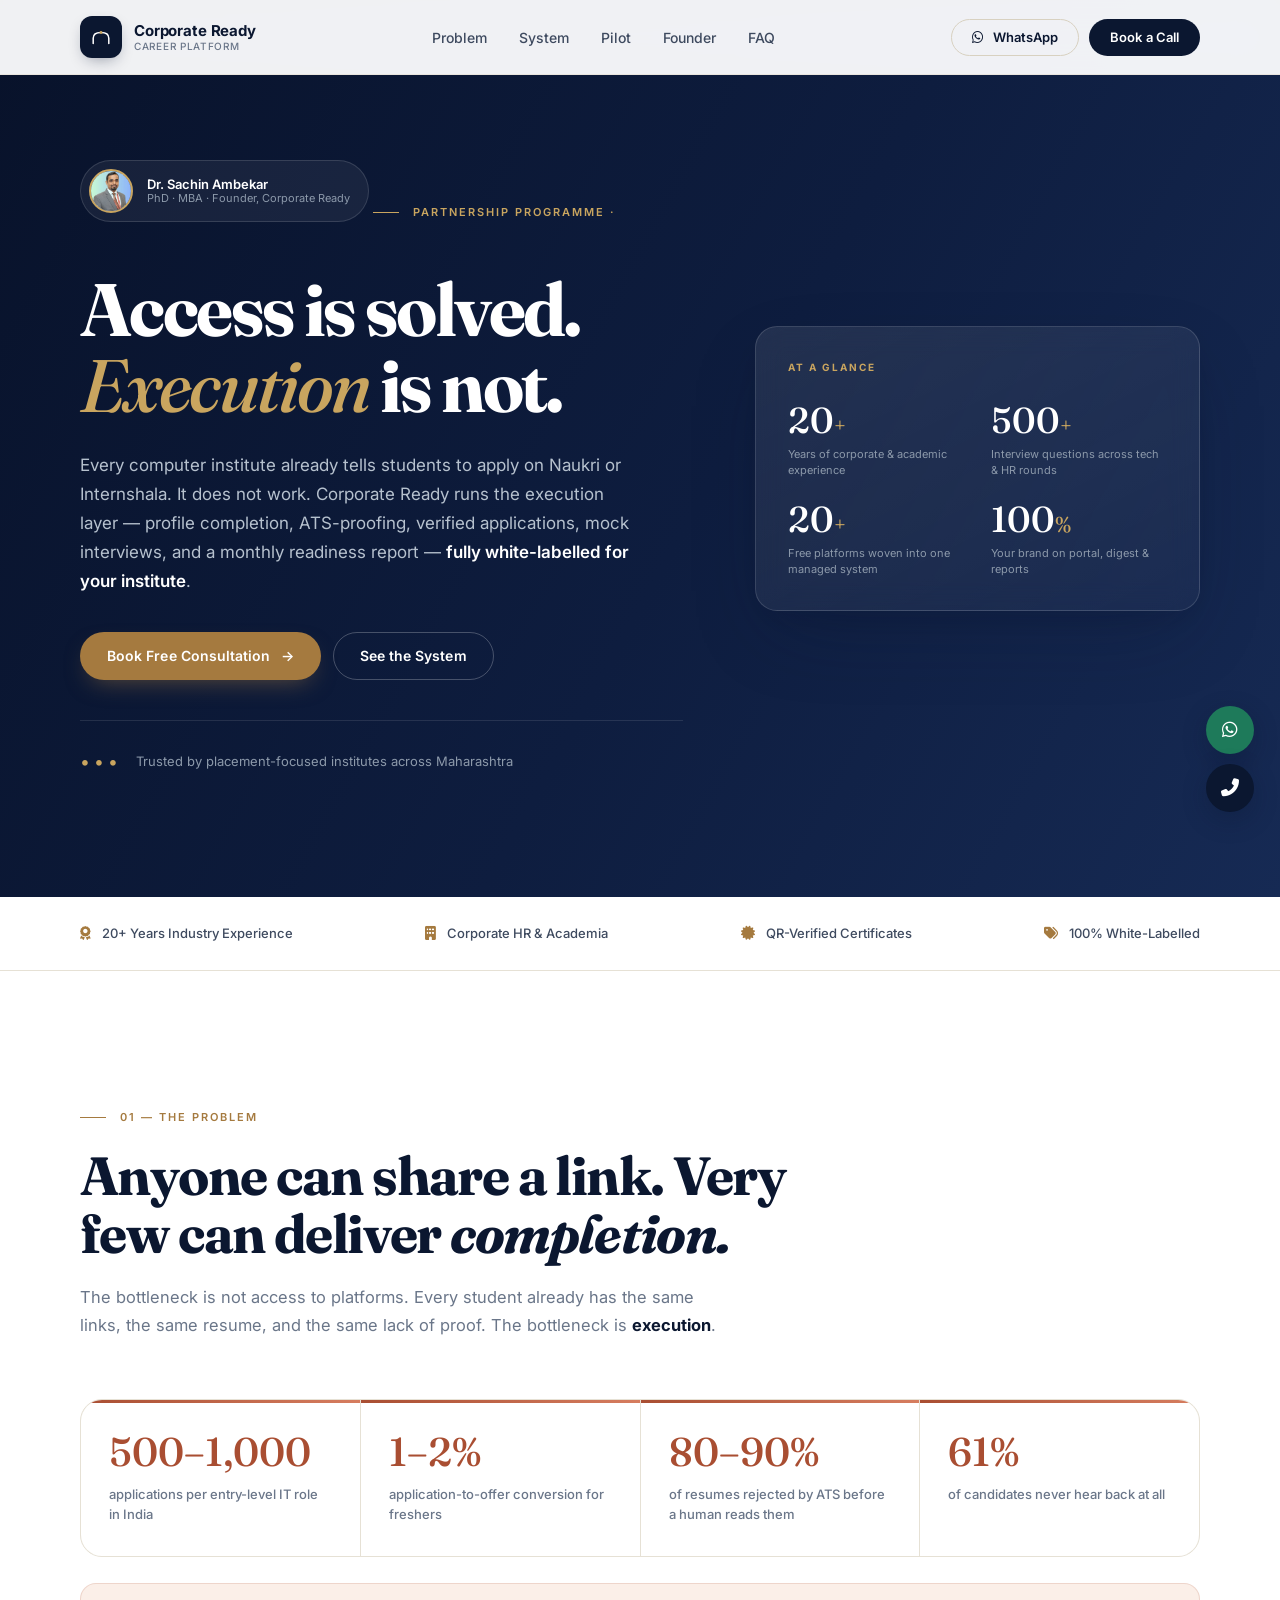
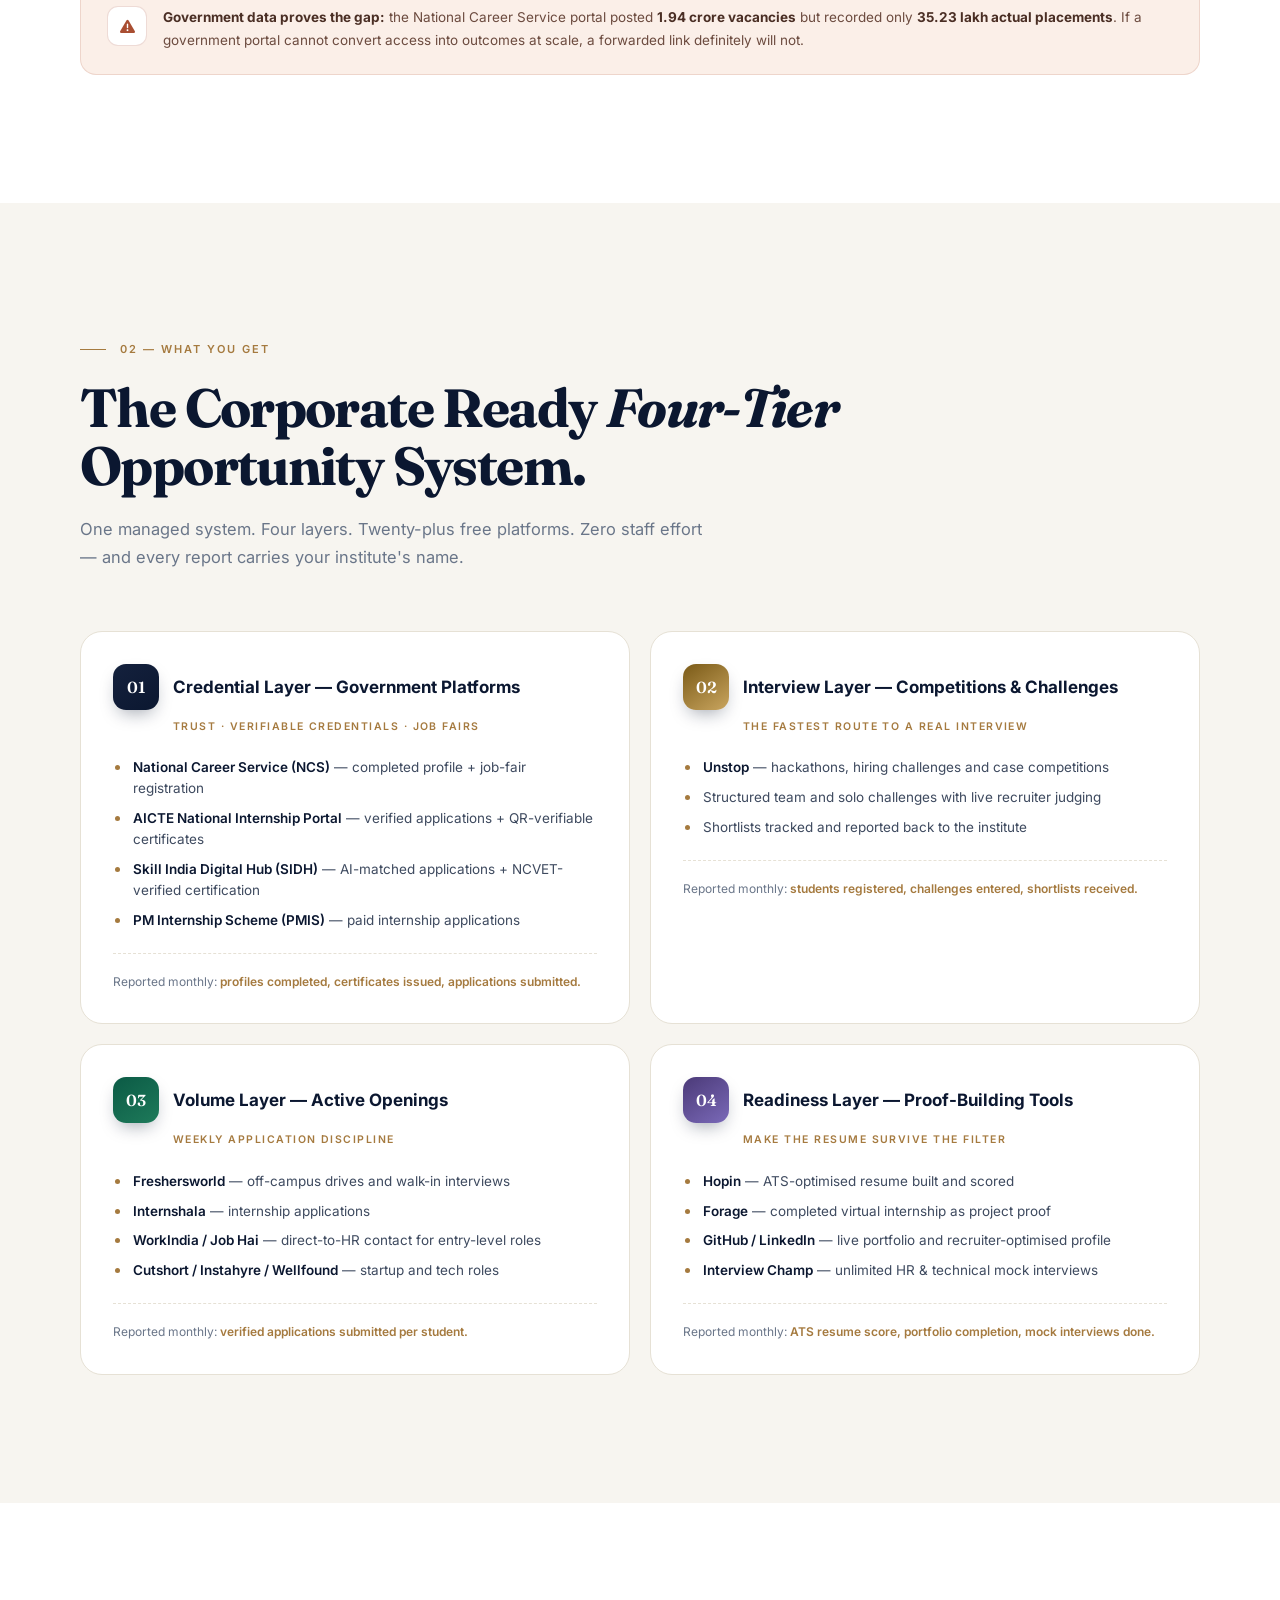
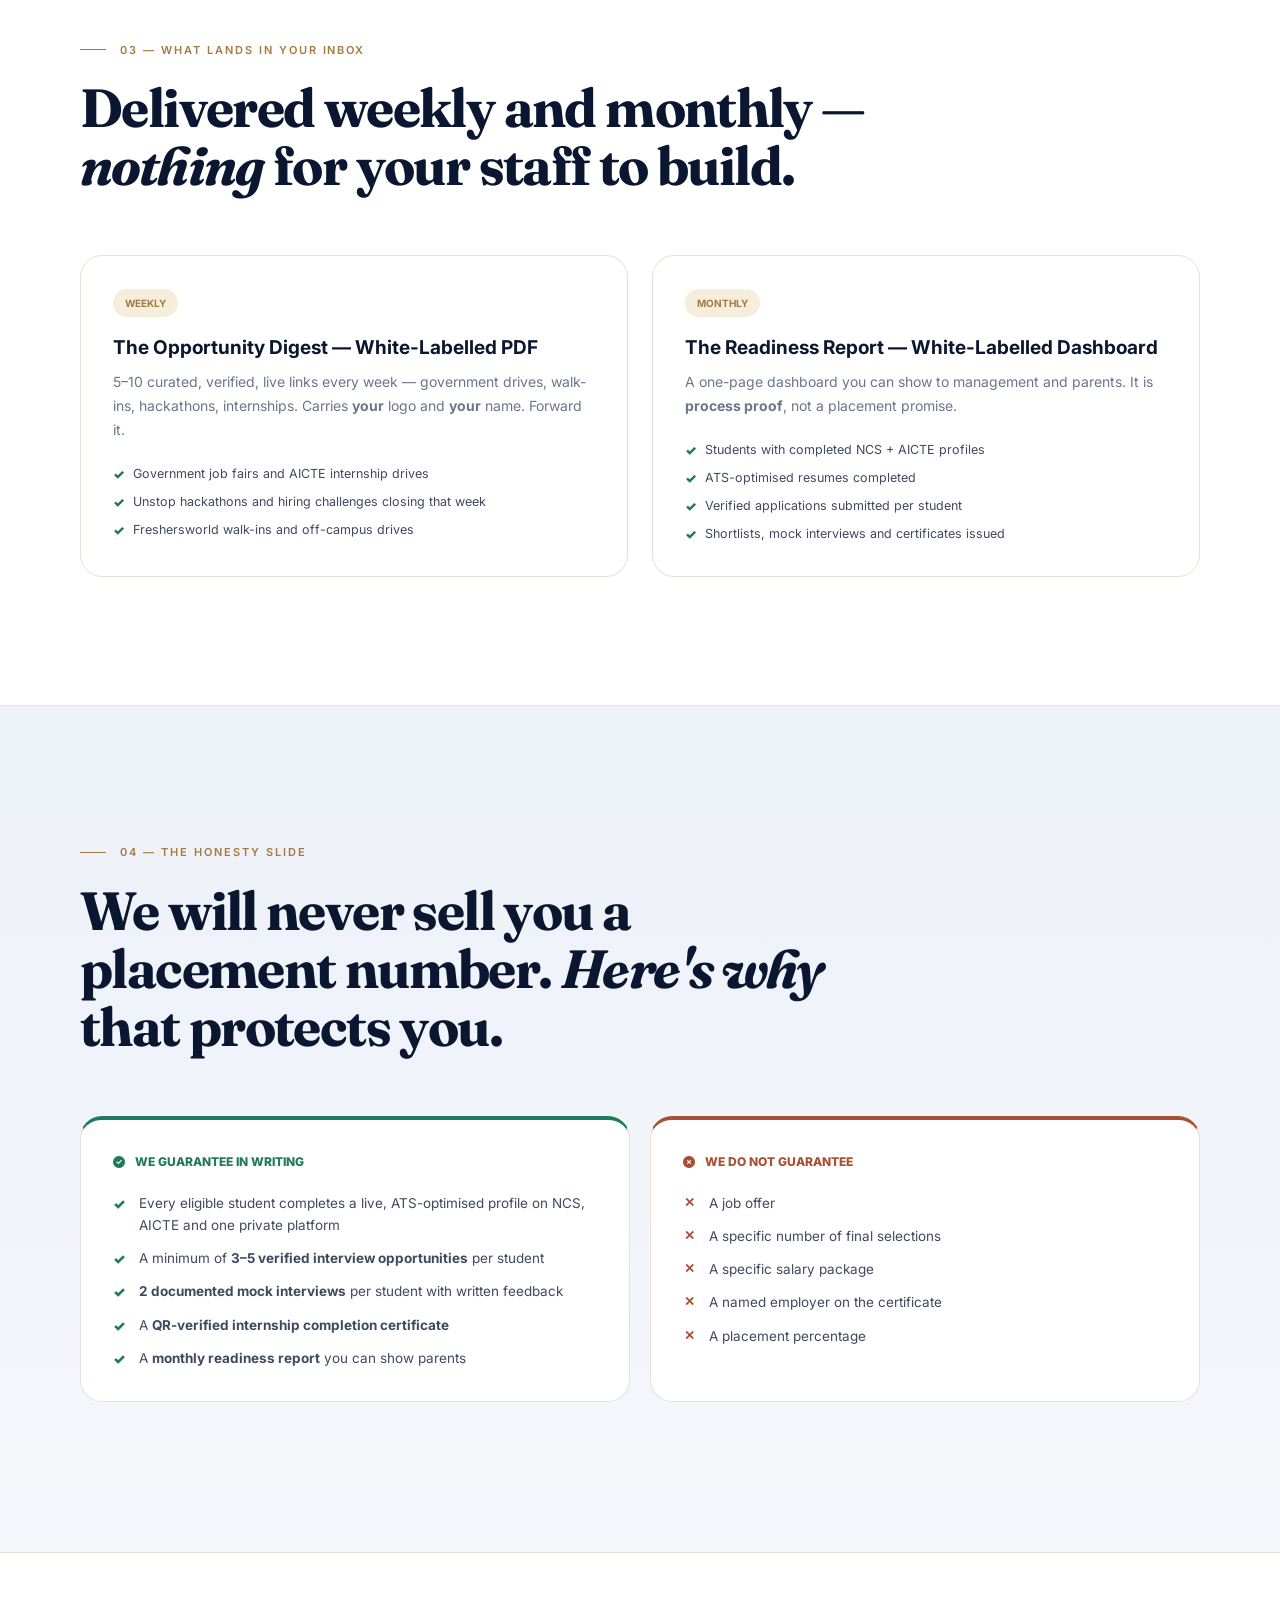
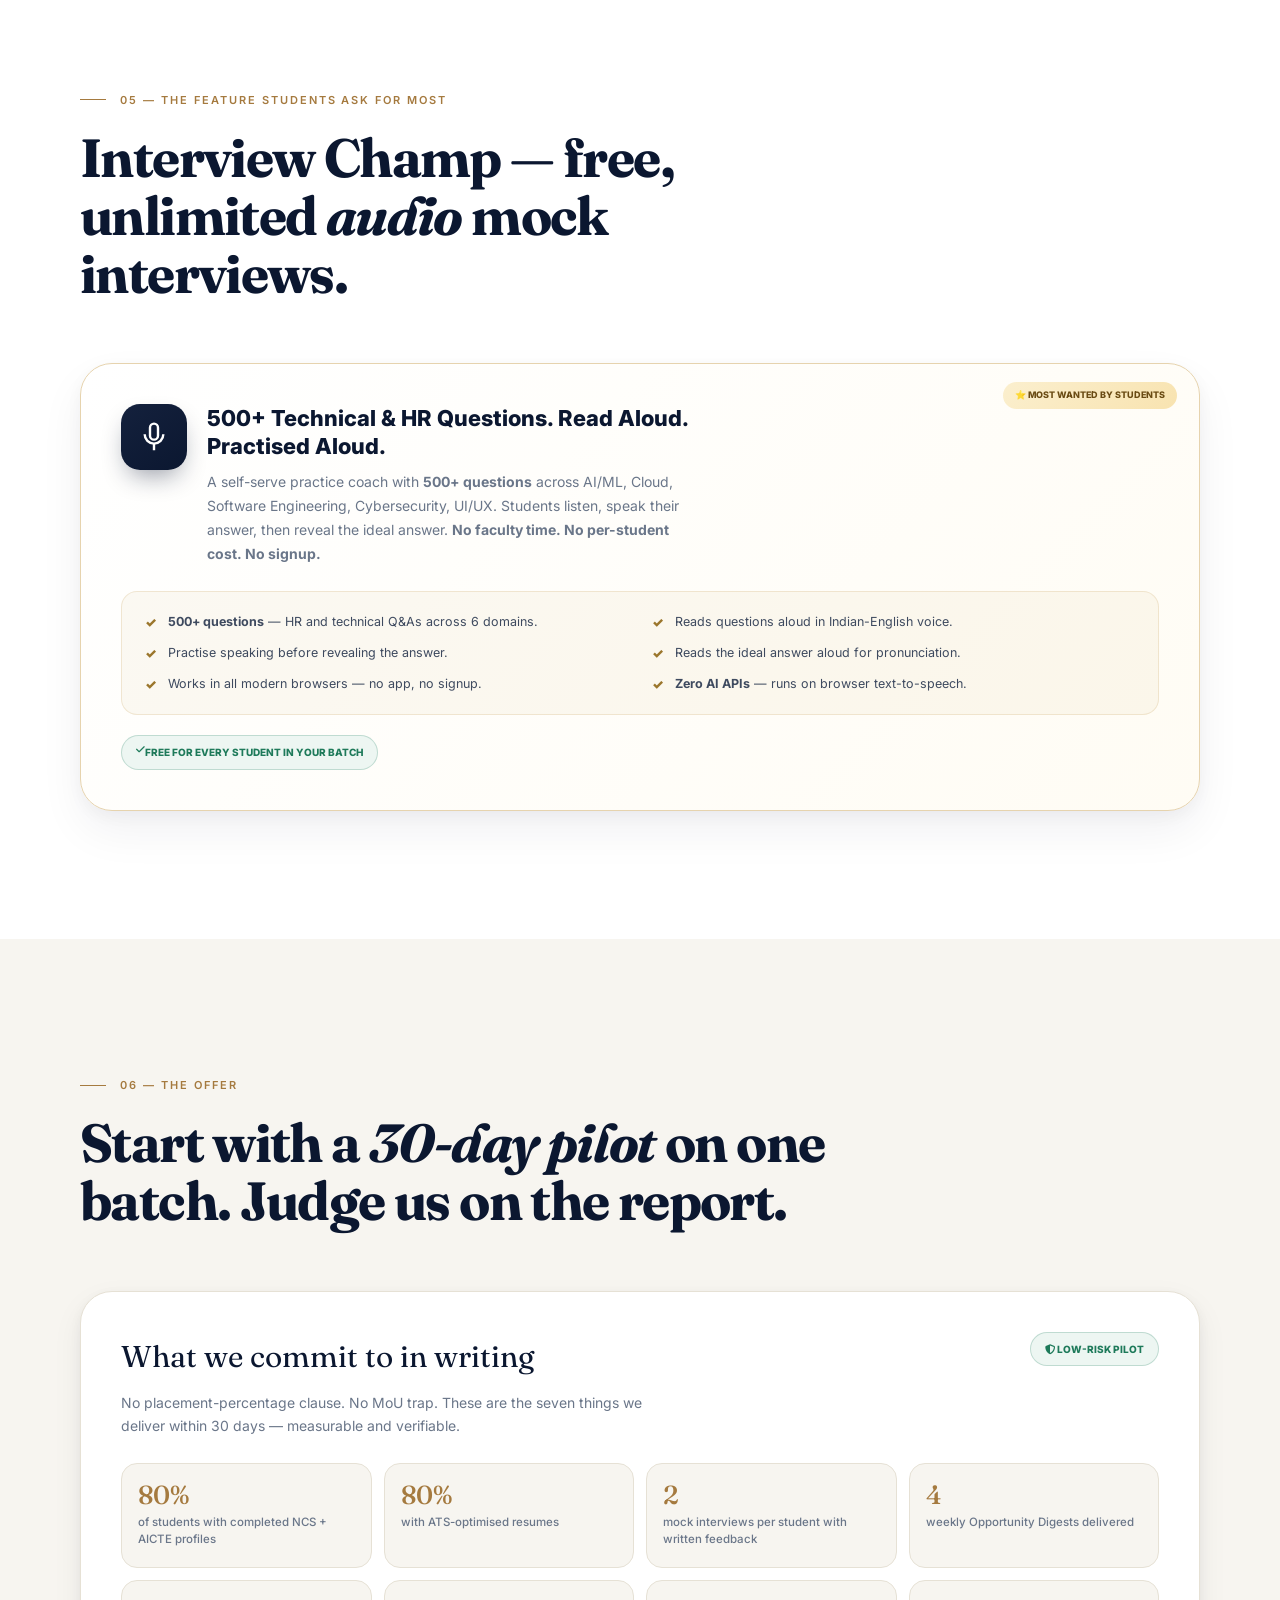
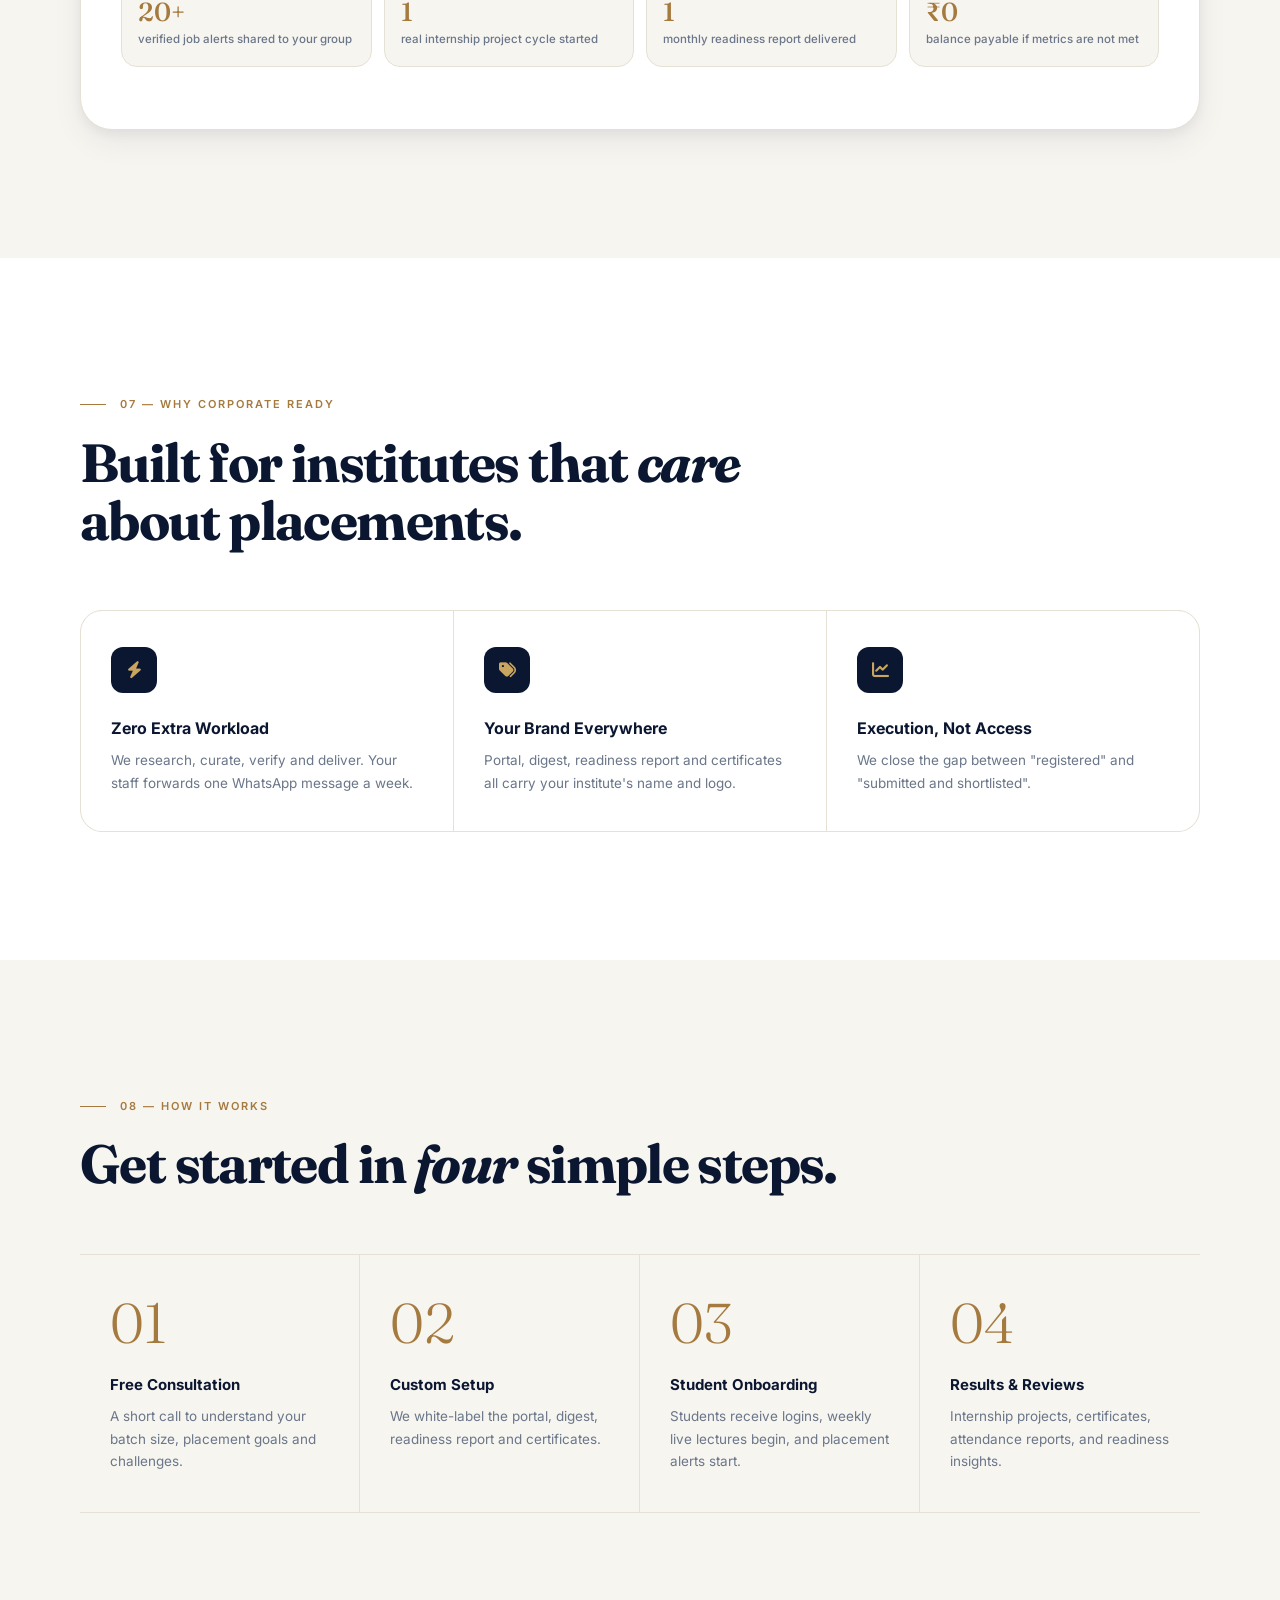
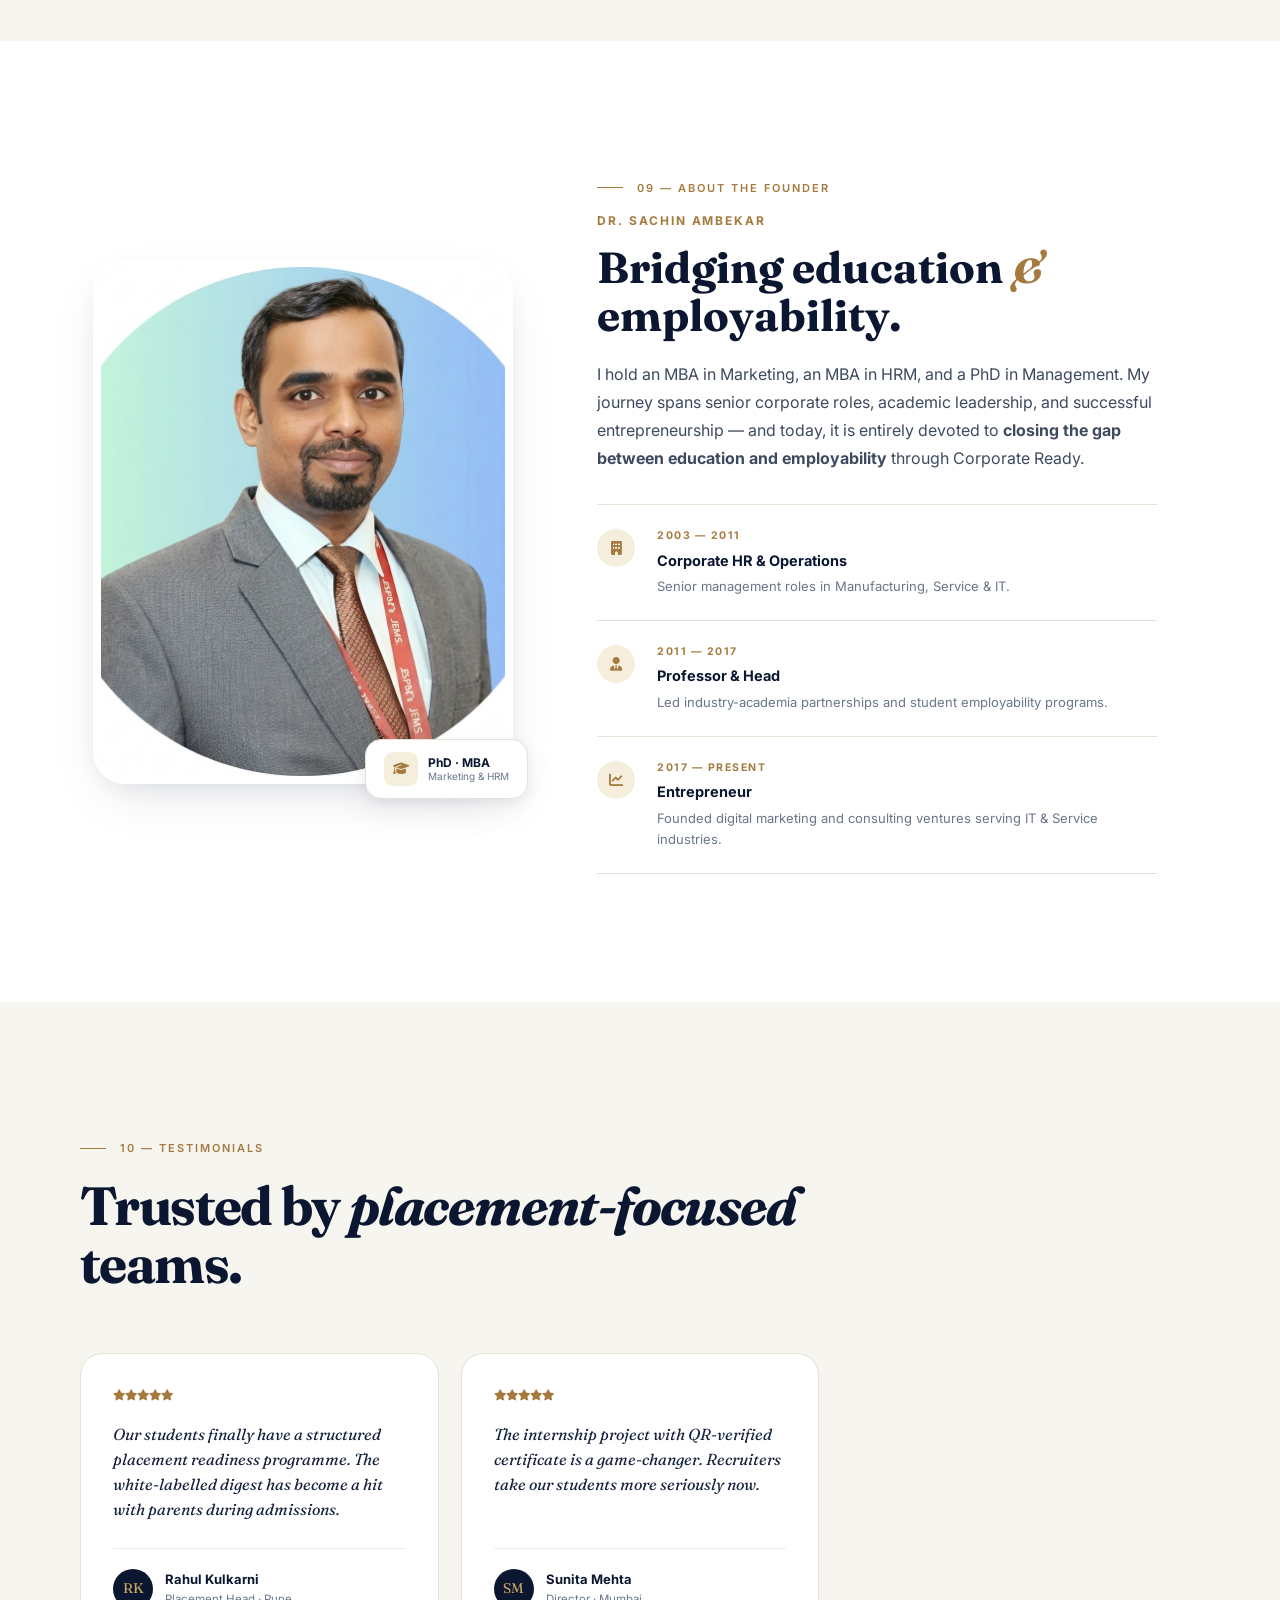
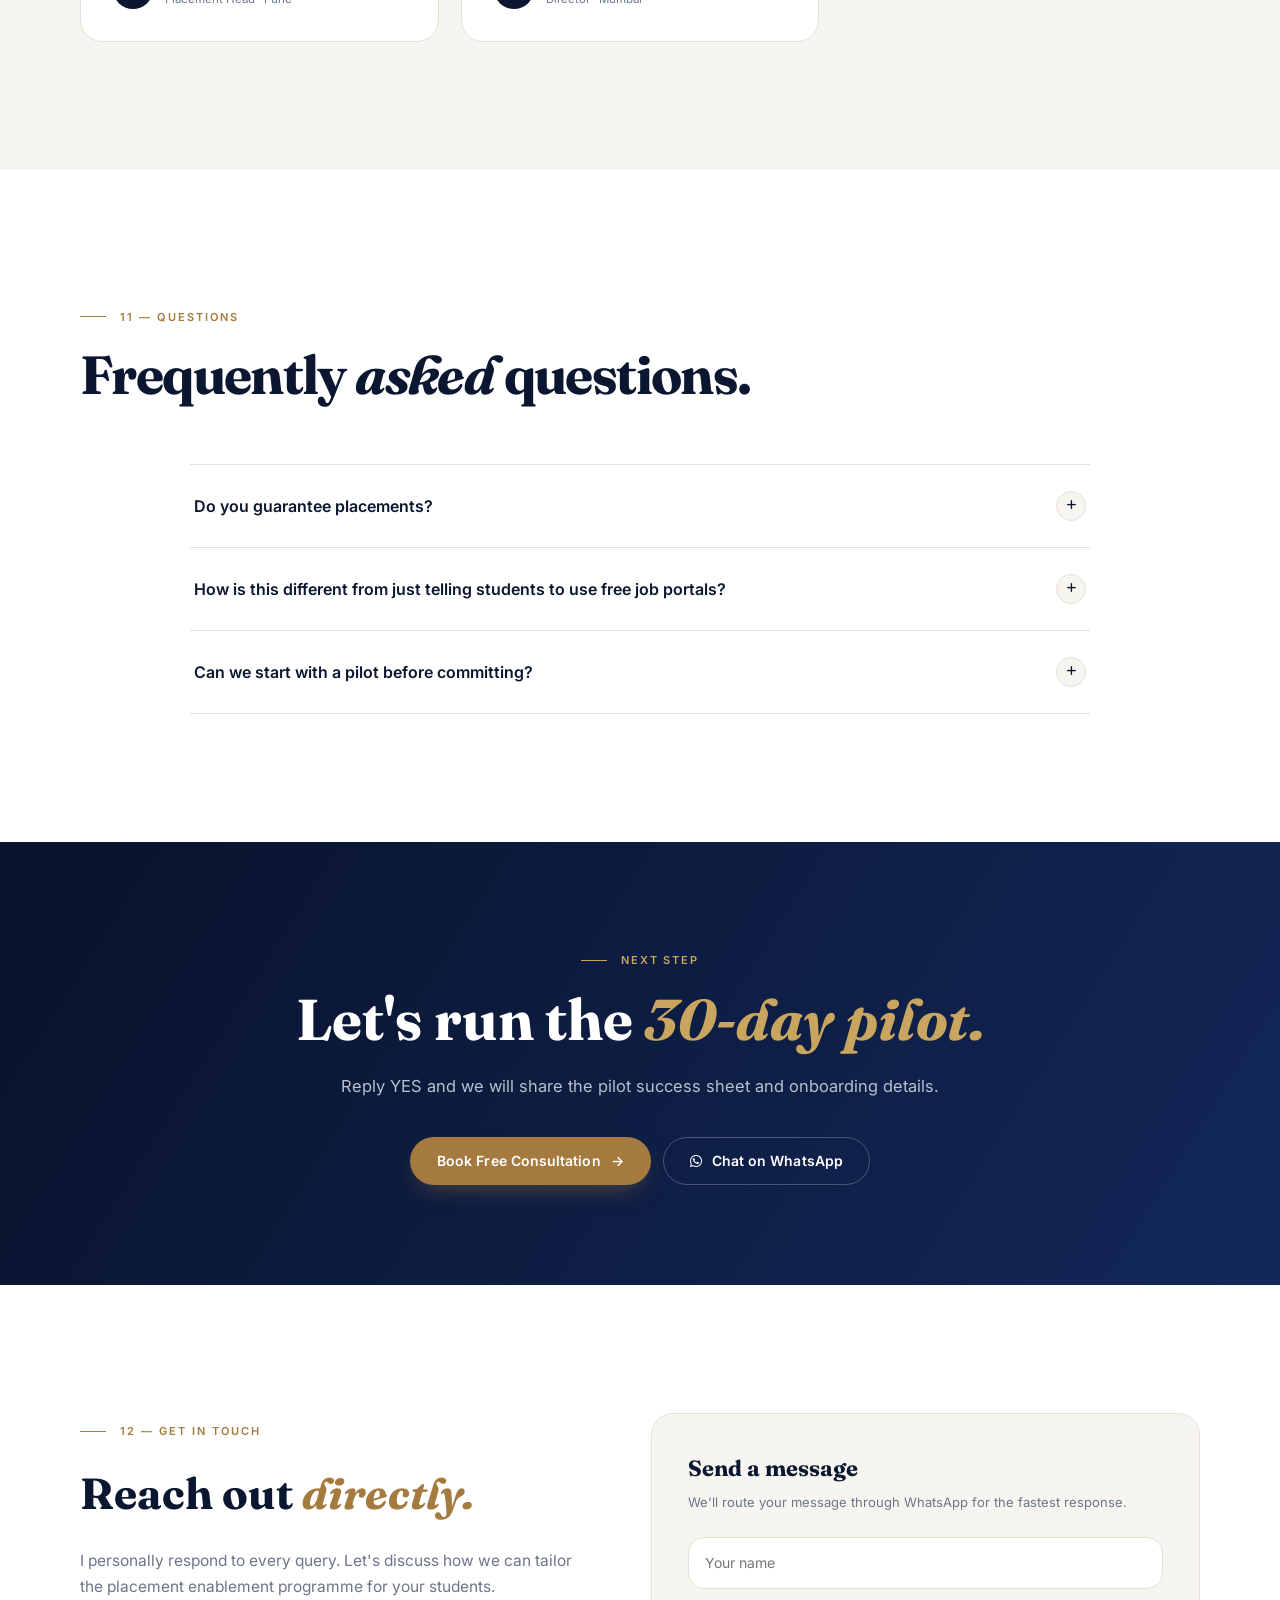
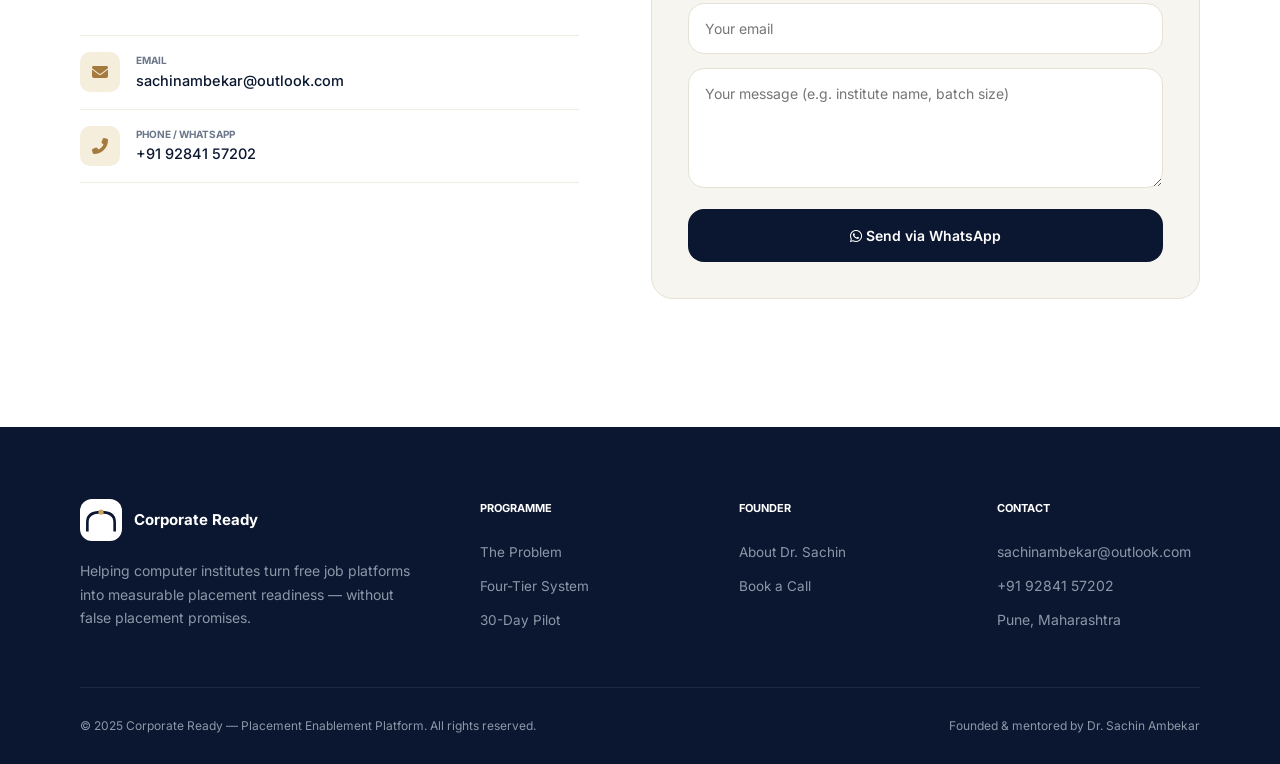
==== commit 01e29c92: "Update index.html" ====
--- a/index.html
+++ b/index.html
@@ -501,7 +501,7 @@
         </span>
       </div>
 
-      <span class="eyebrow eyebrow-light">Partnership Programme · 2025</span>
+      <span class="eyebrow eyebrow-light">Partnership Programme · </span>
       <h1 class="hero-title">Access is solved.<br><em>Execution</em> is not.</h1>
       <p class="hero-sub">
         Every computer institute already tells students to apply on Naukri or Internshala. It does not work. Corporate Ready runs the execution layer — profile completion, ATS-proofing, verified applications, mock interviews, and a monthly readiness report — <strong>fully white-labelled for your institute</strong>.
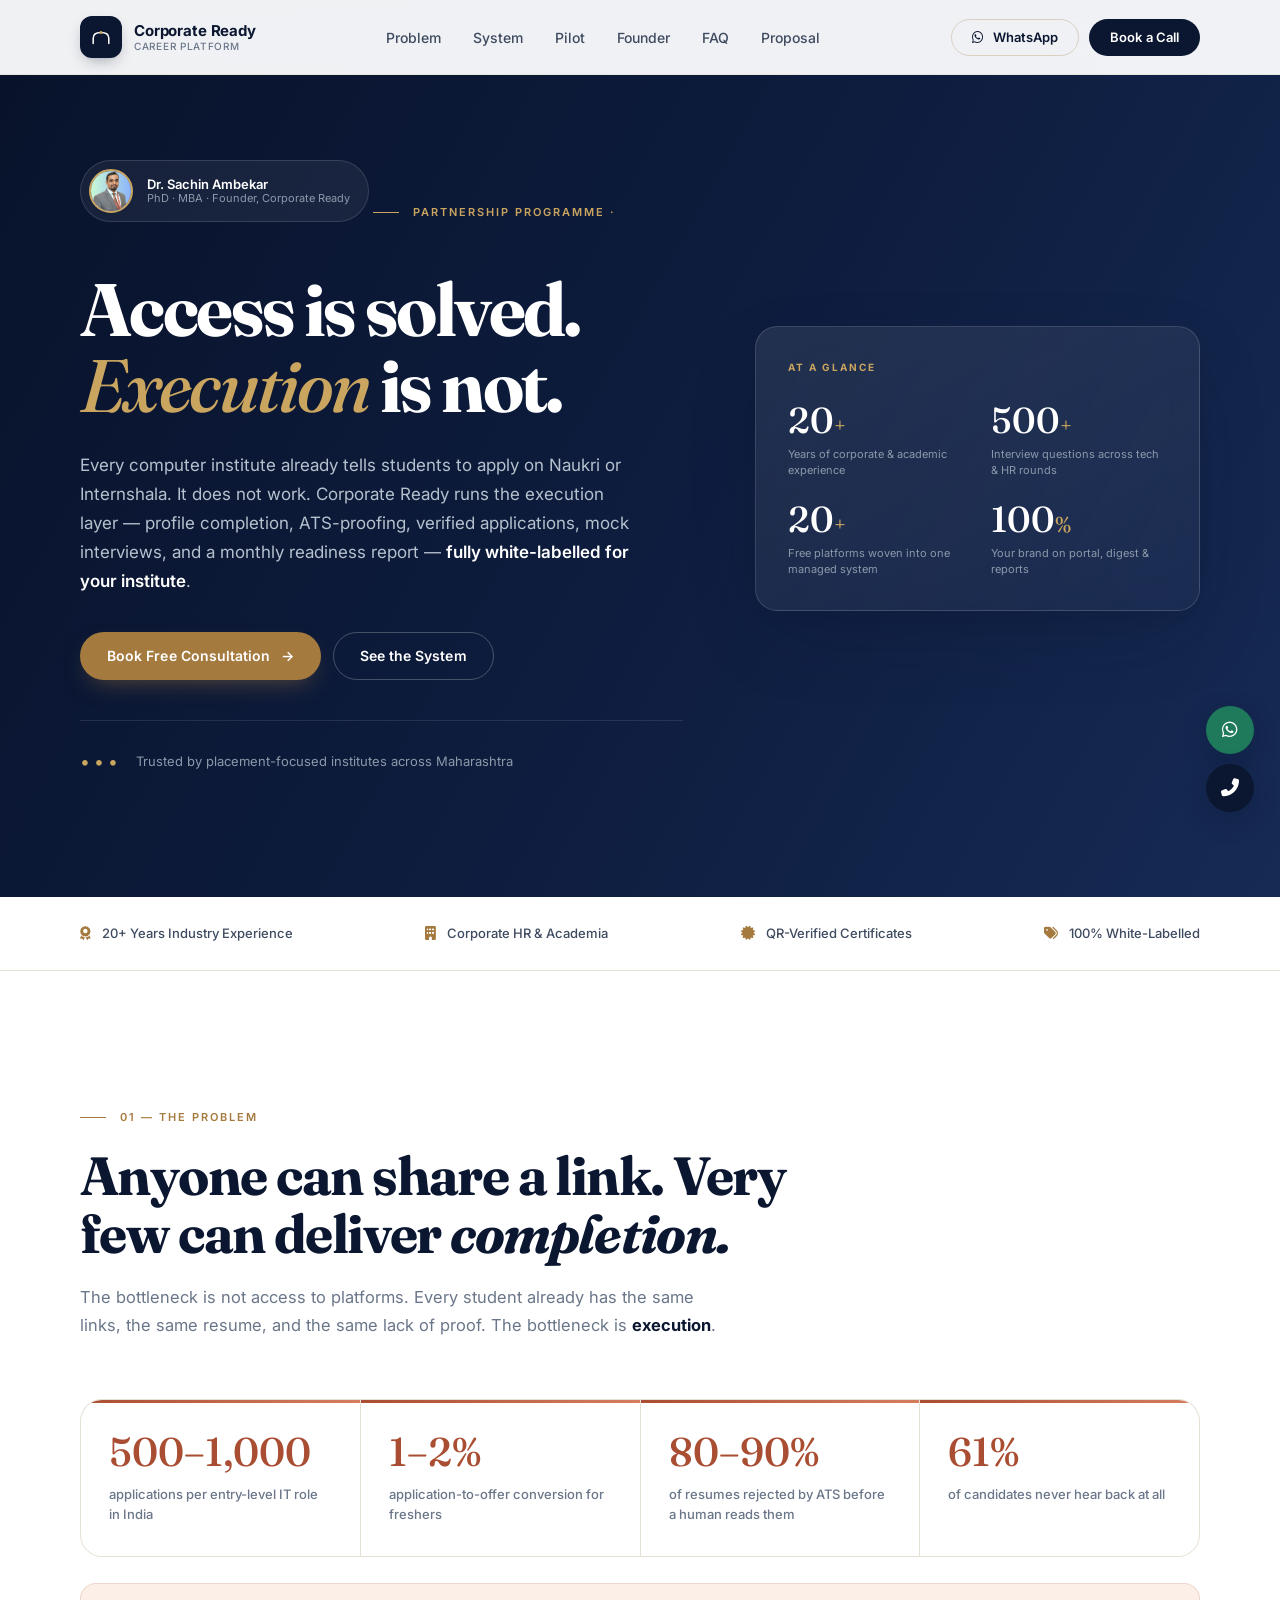
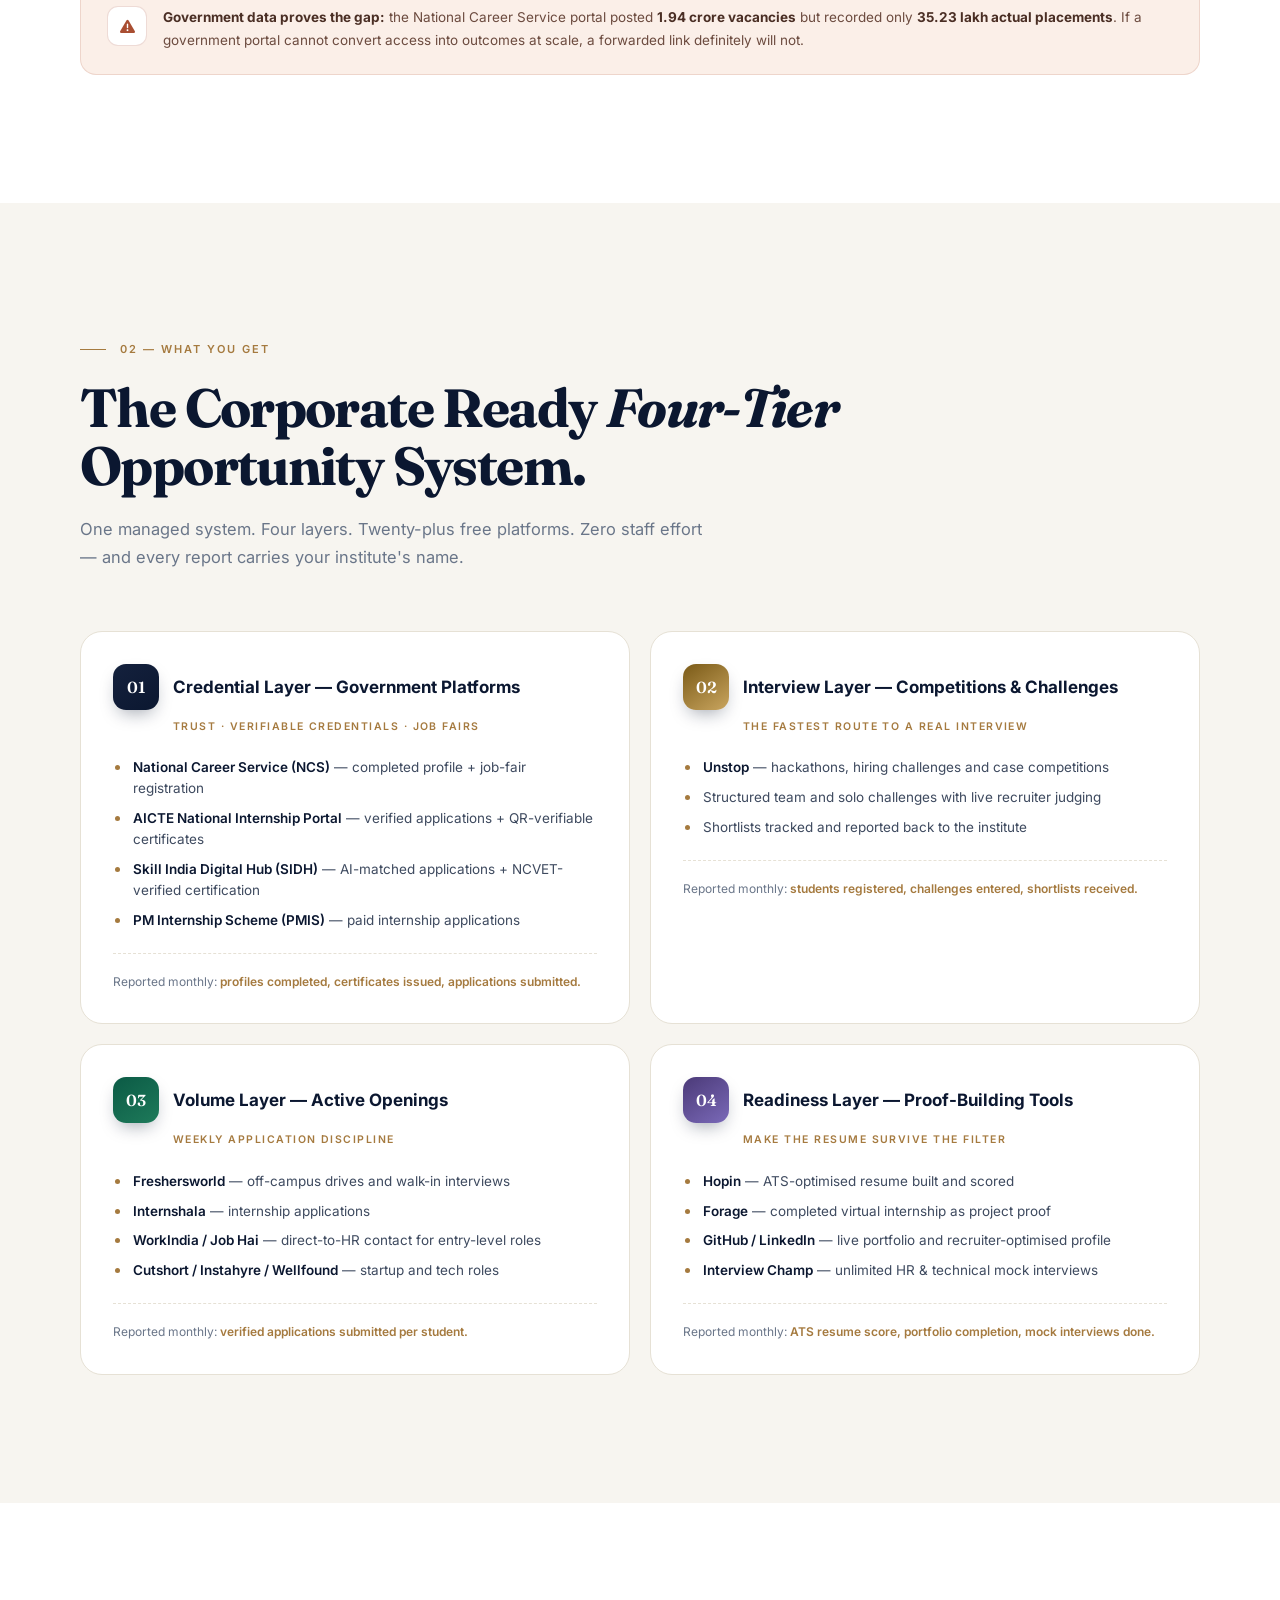
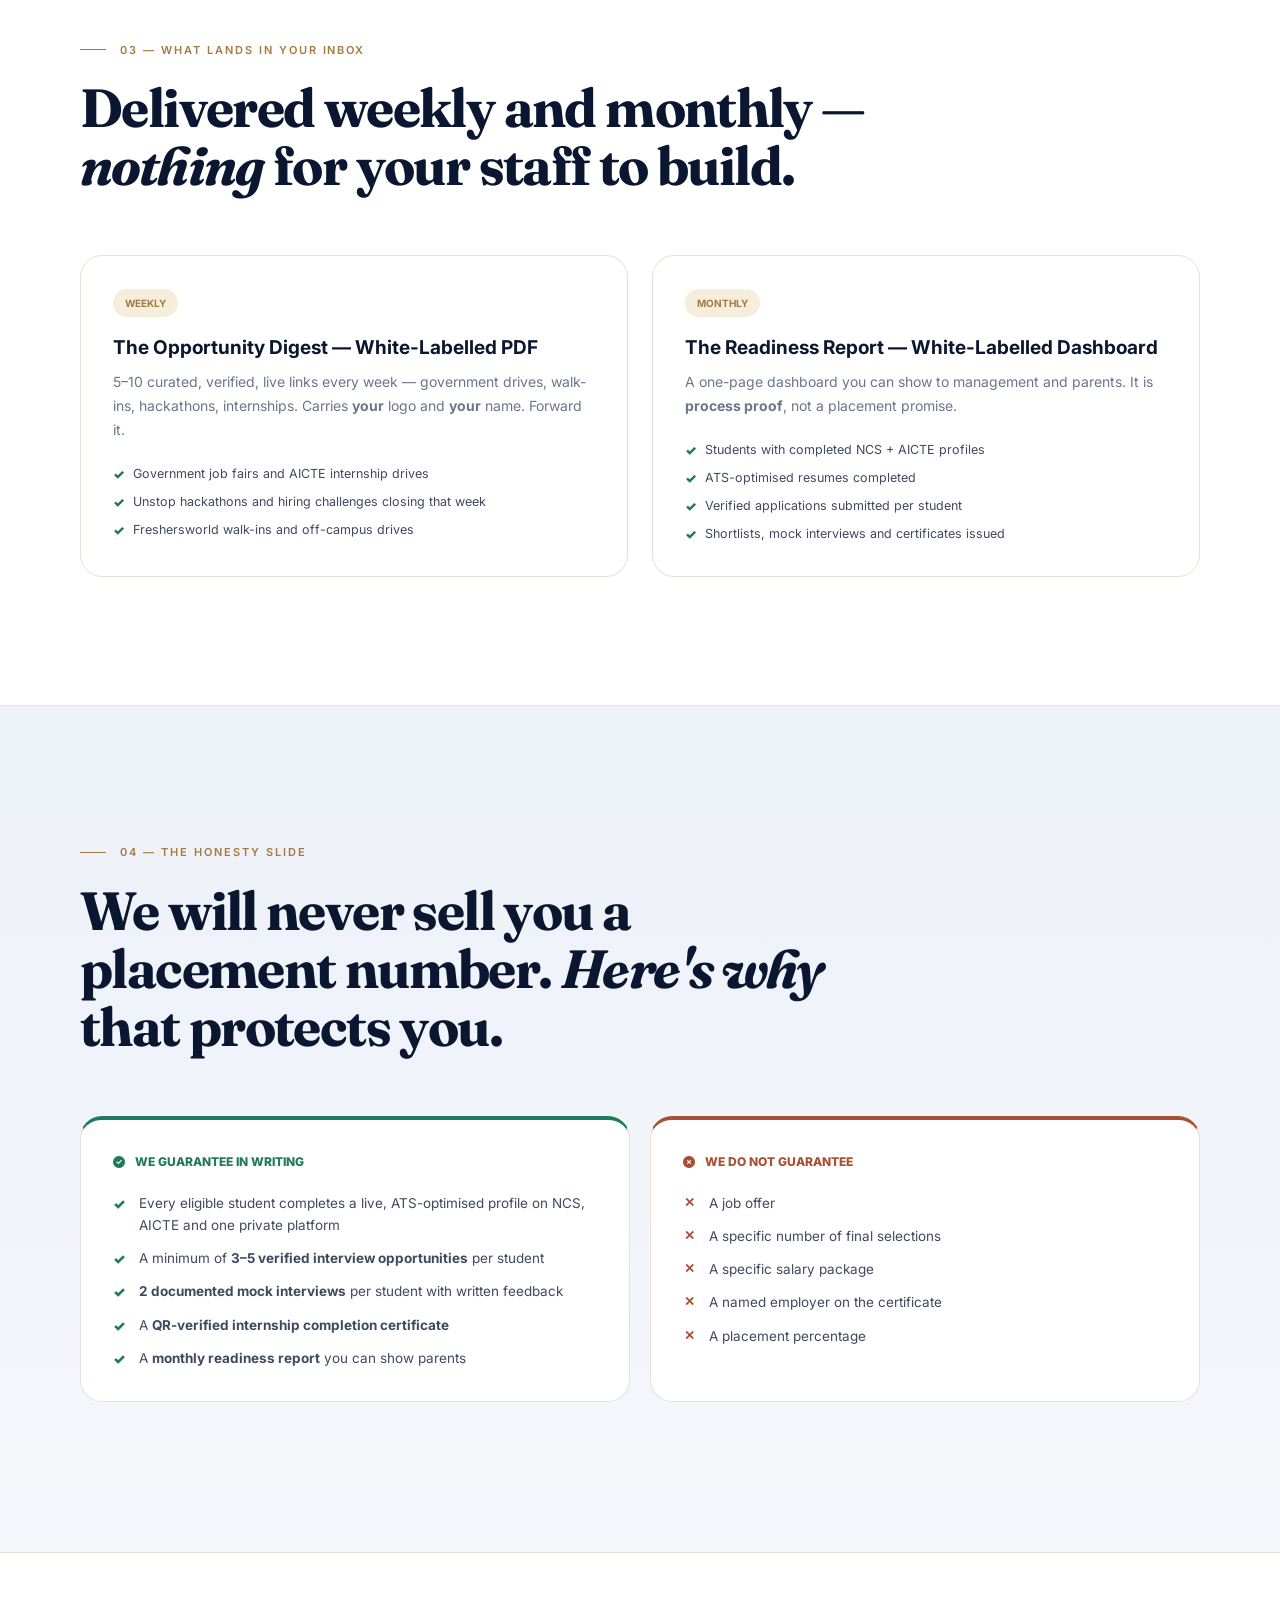
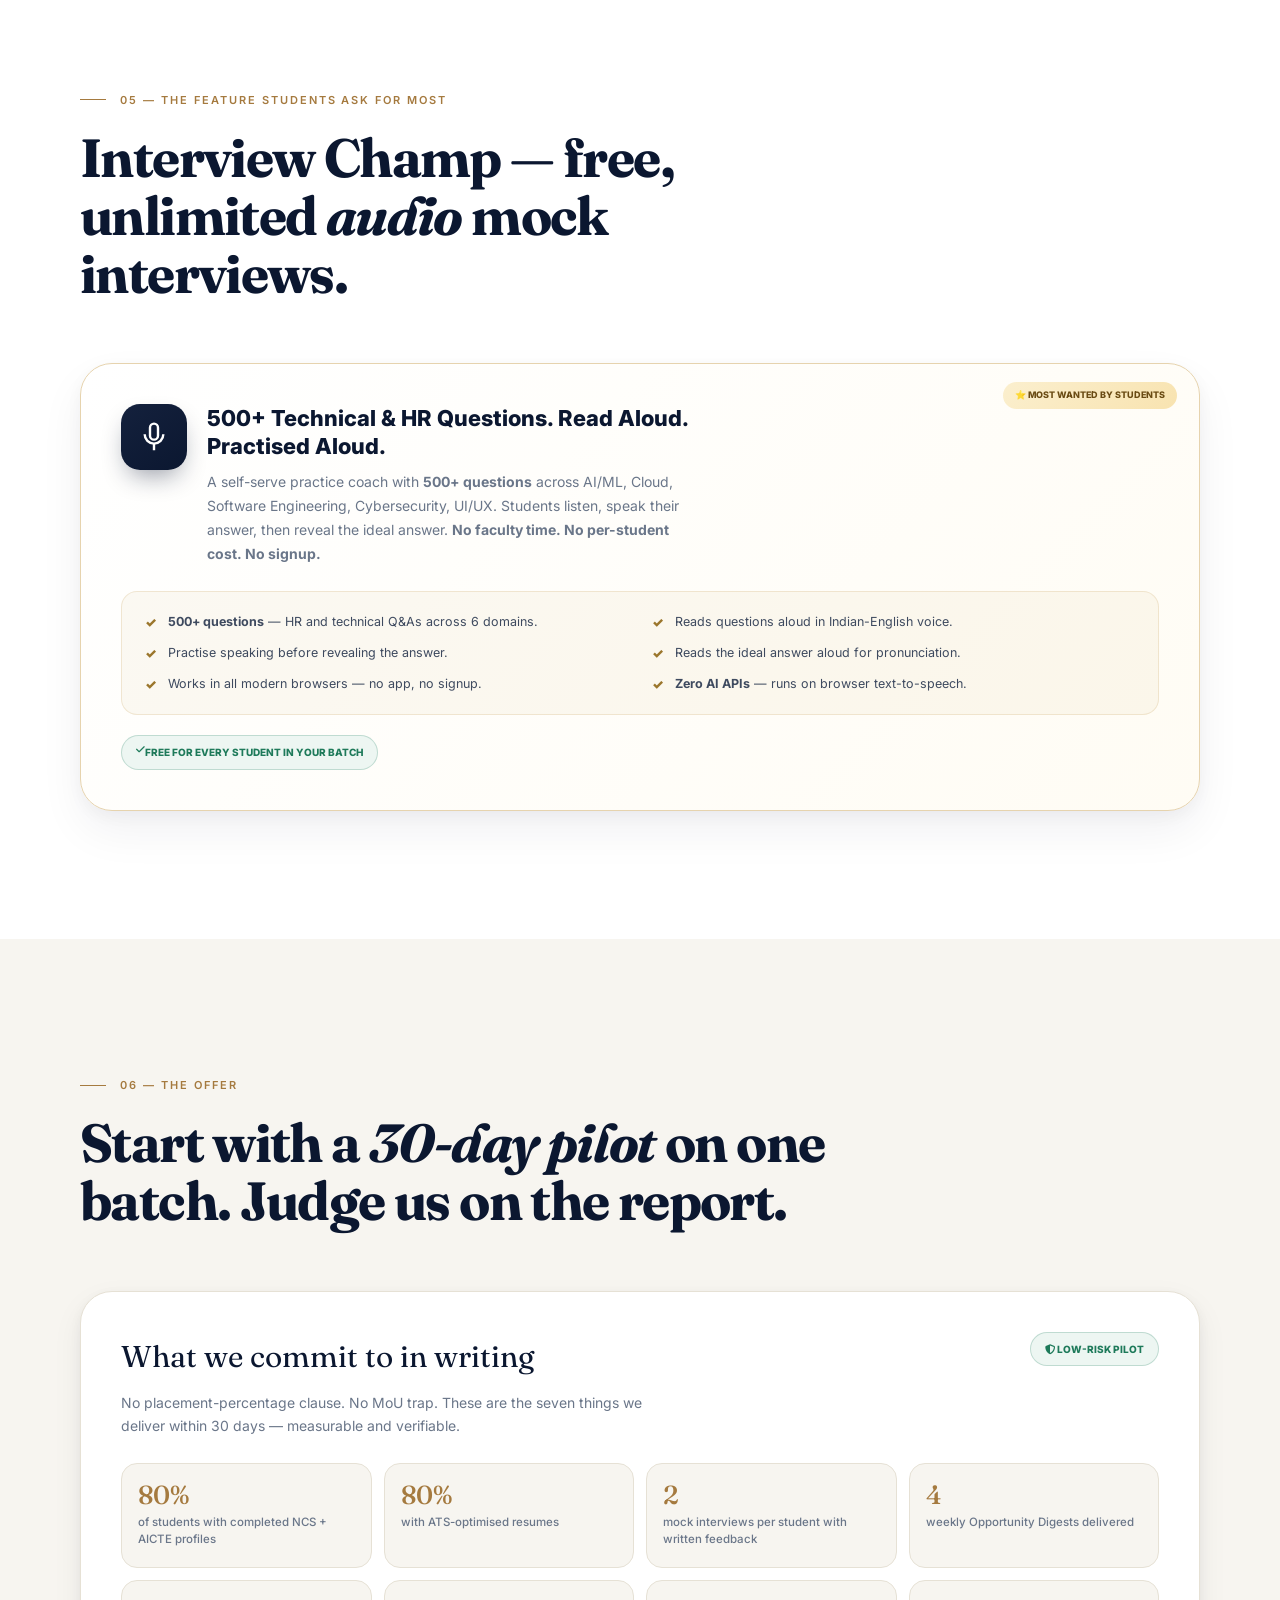
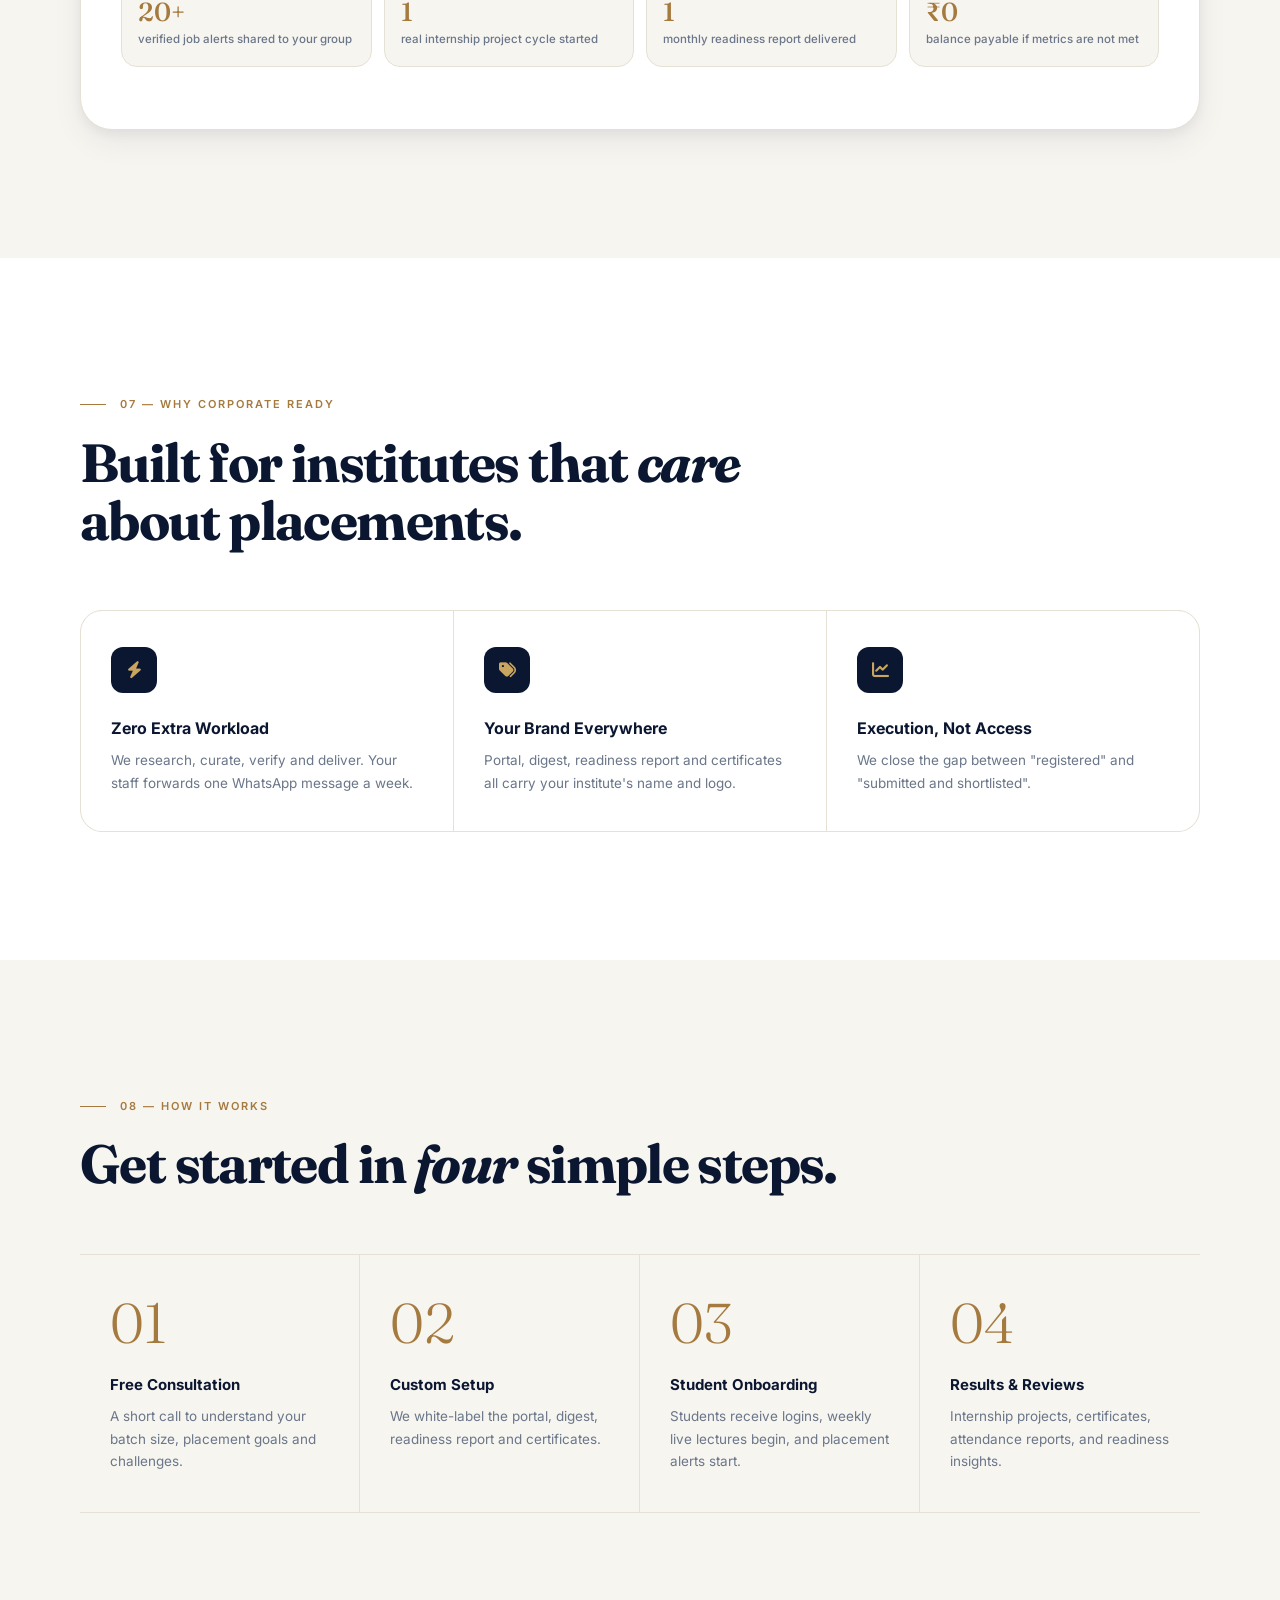
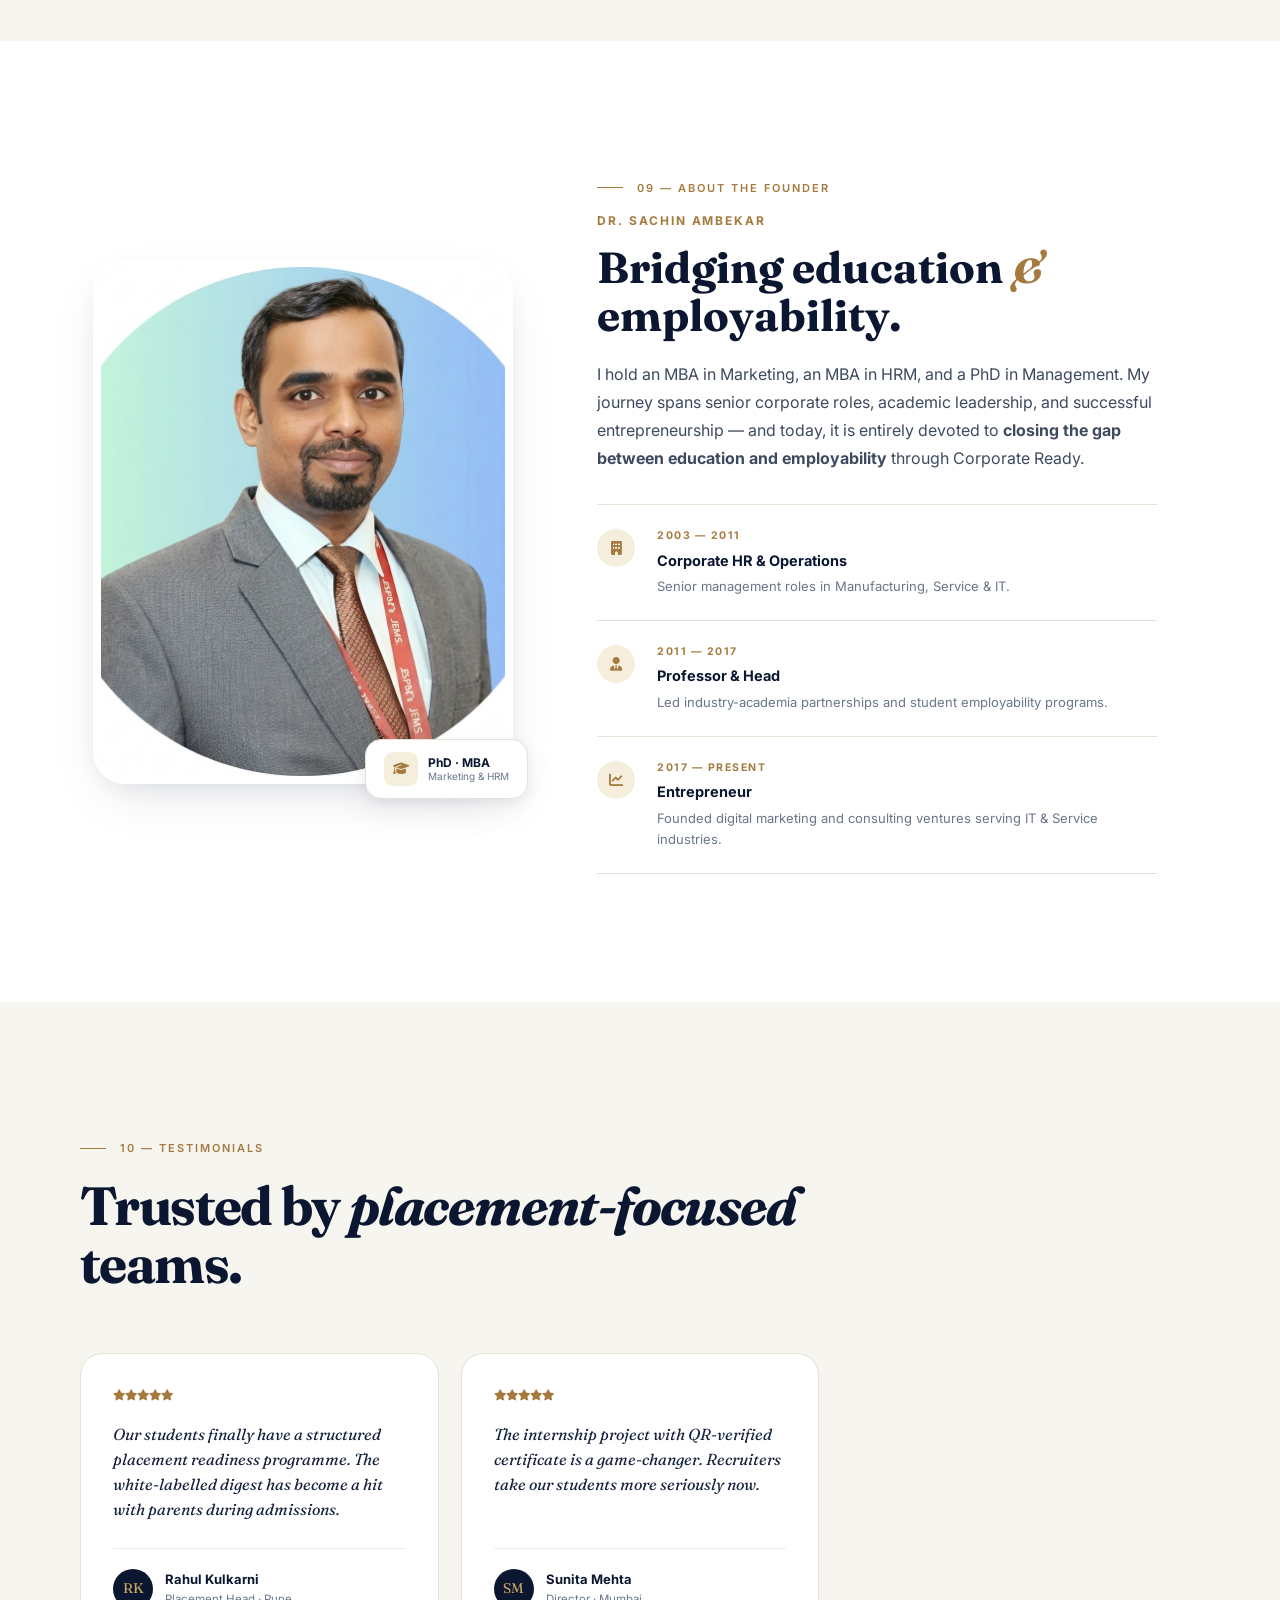
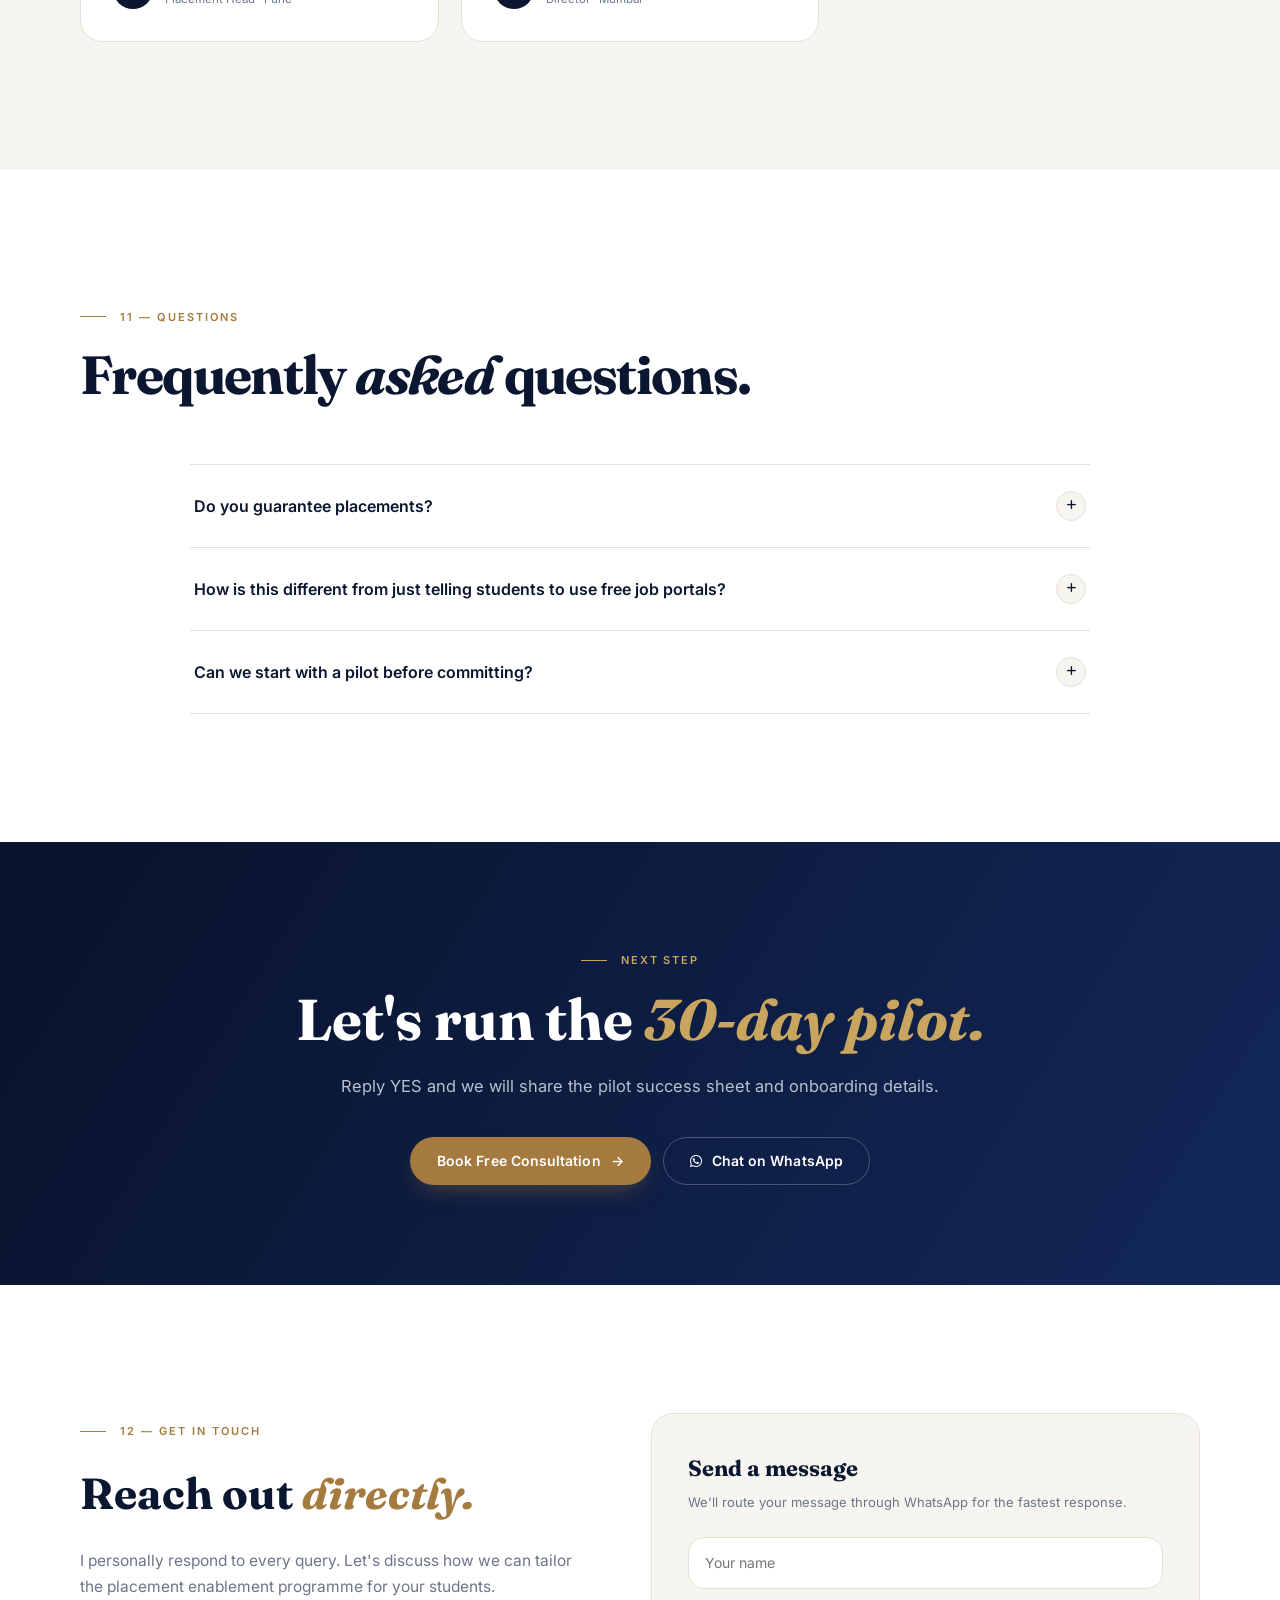
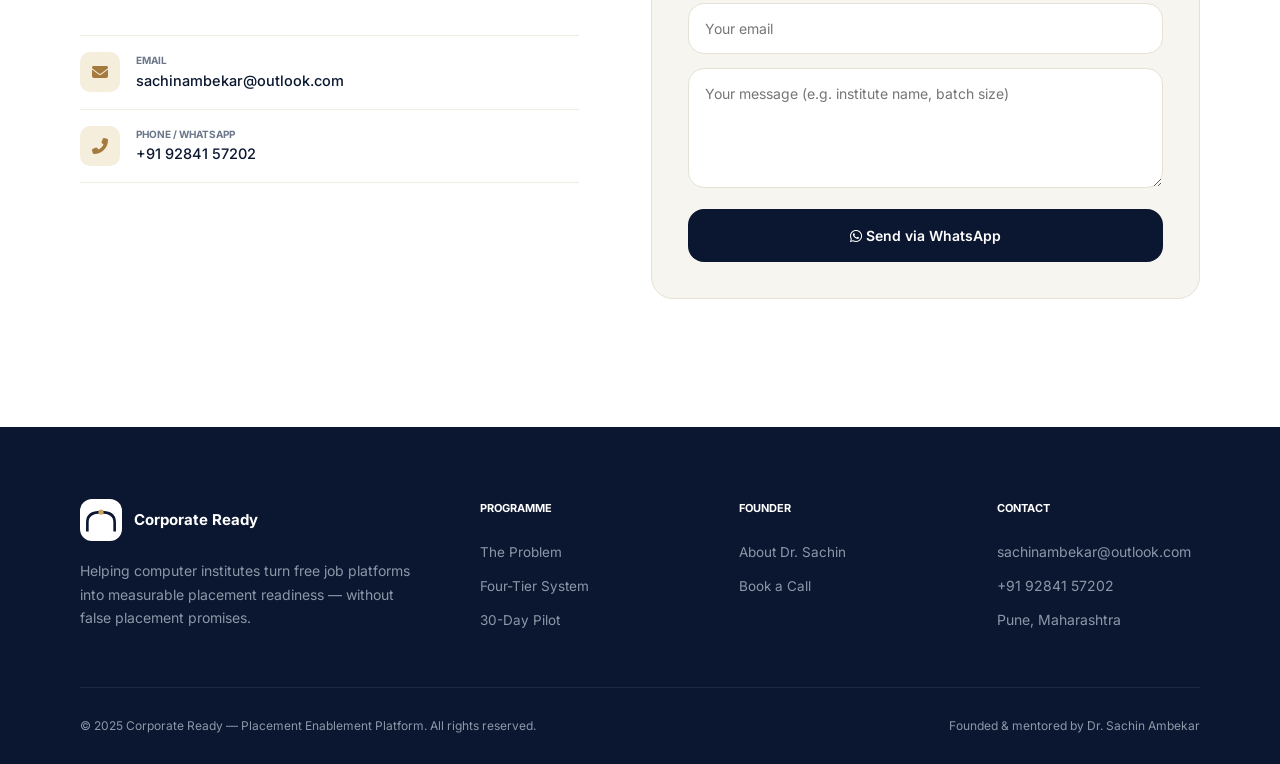
==== commit 5a37fd9f: "Update index.html" ====
--- a/index.html
+++ b/index.html
@@ -478,6 +478,7 @@
       <li><a href="#pilot">Pilot</a></li>
       <li><a href="#about">Founder</a></li>
       <li><a href="#faq">FAQ</a></li>
+         <li><a href="proposal.html">Proposal</a></li>
     </ul>
     <div class="nav-actions">
       <a href="https://wa.me/919284157202" target="_blank" class="btn btn-ghost"><i class="fab fa-whatsapp"></i> WhatsApp</a>
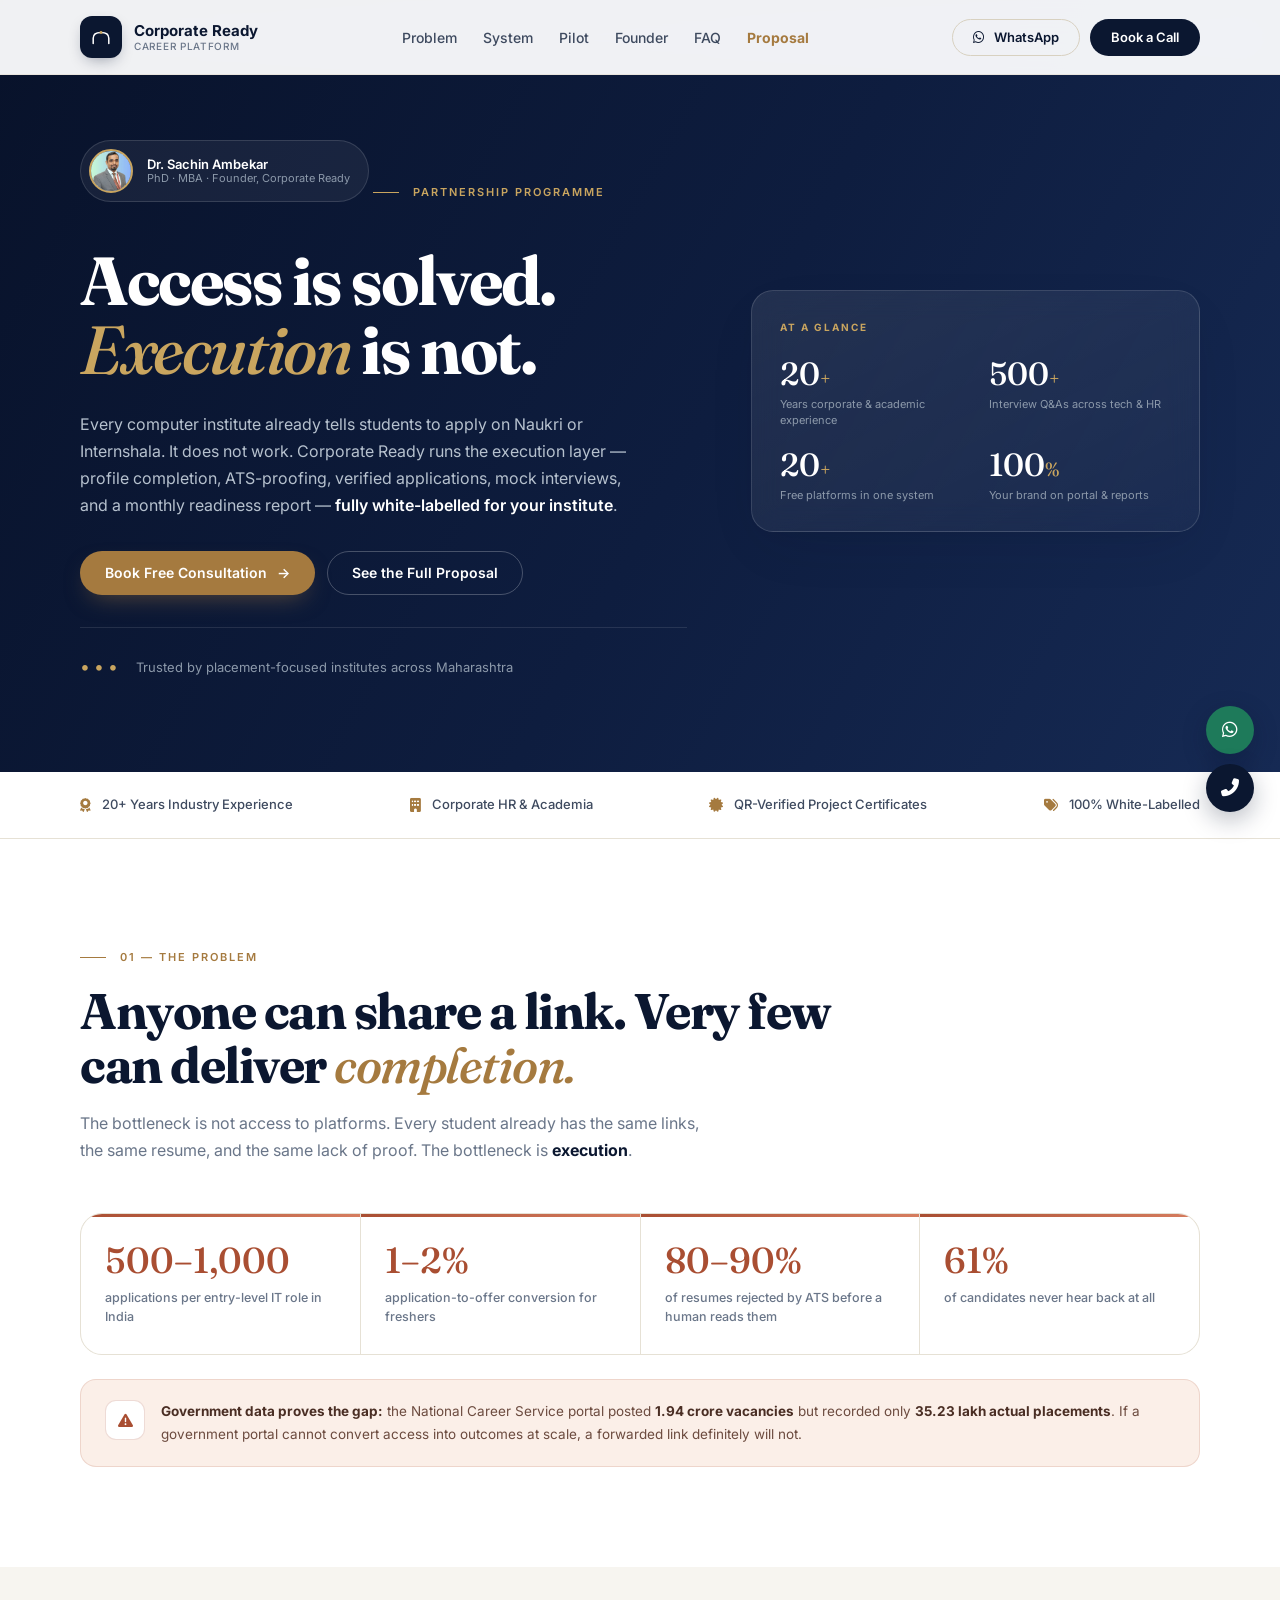
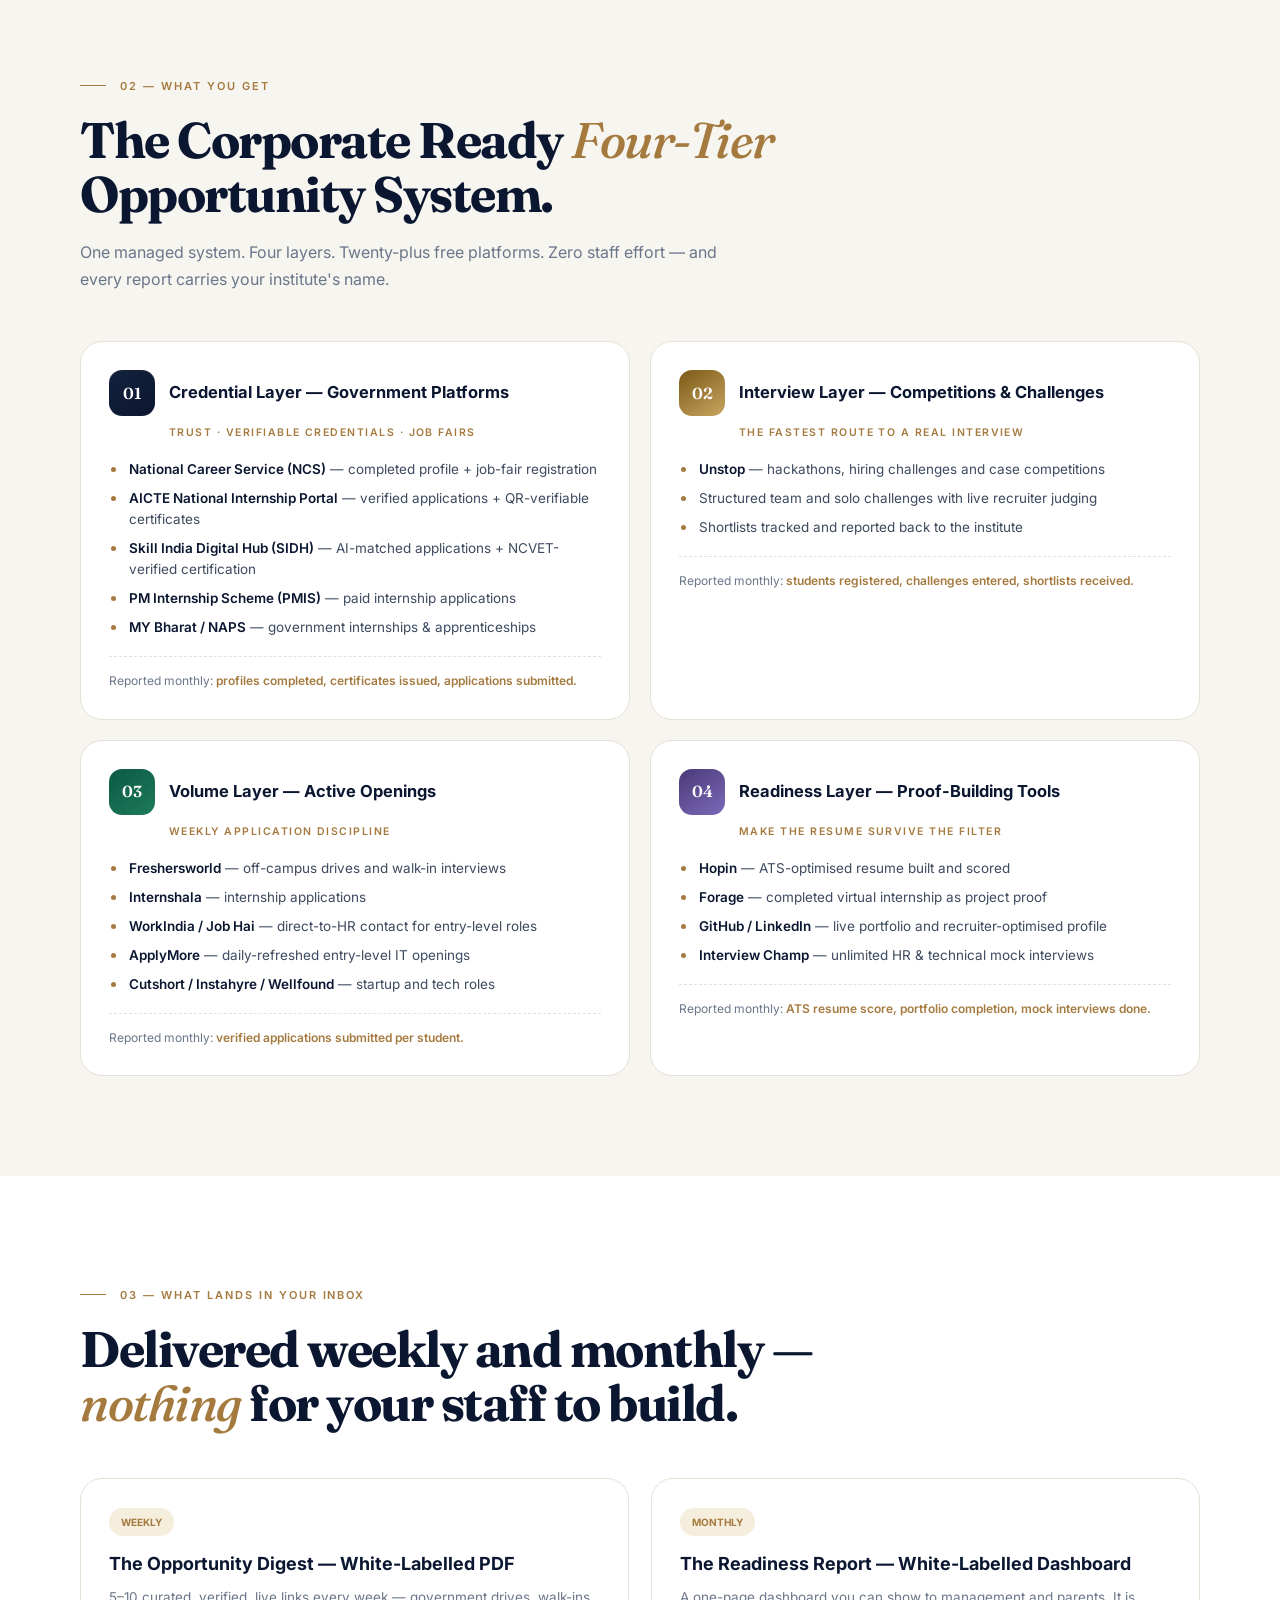
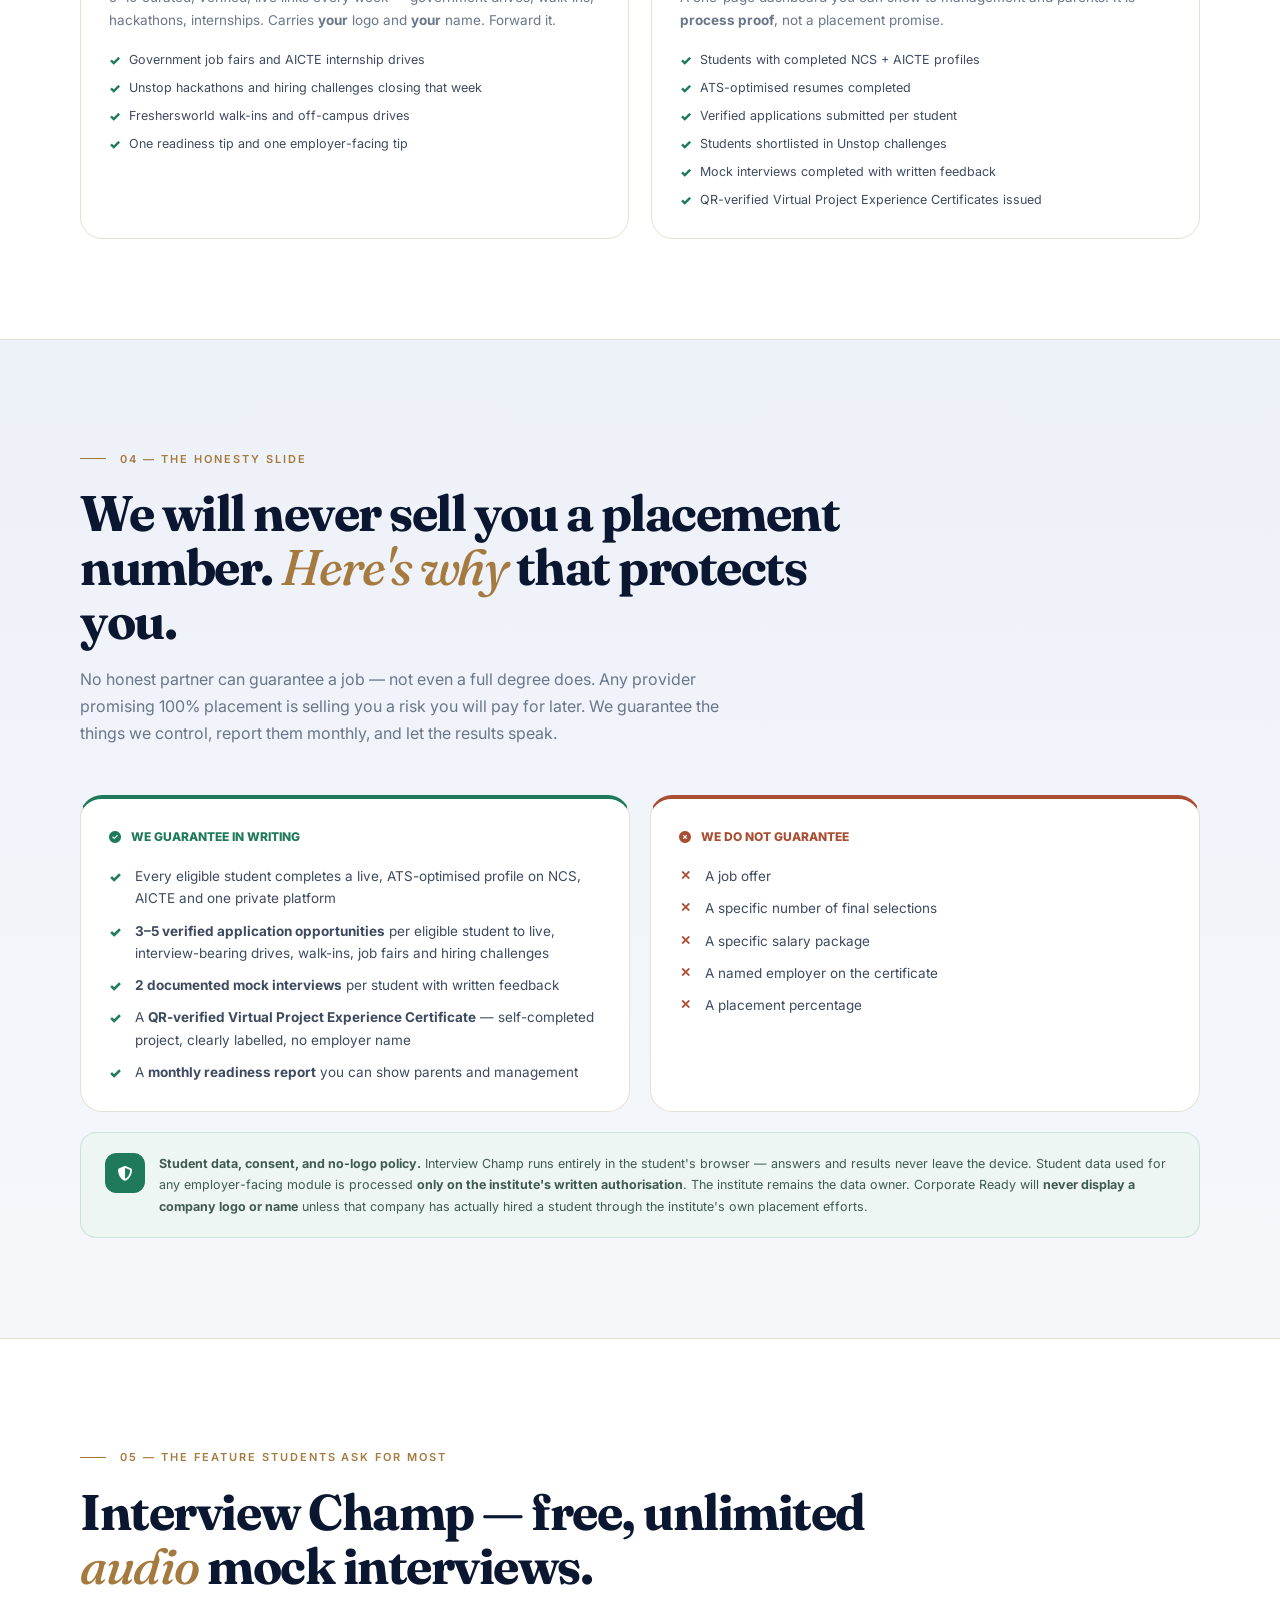
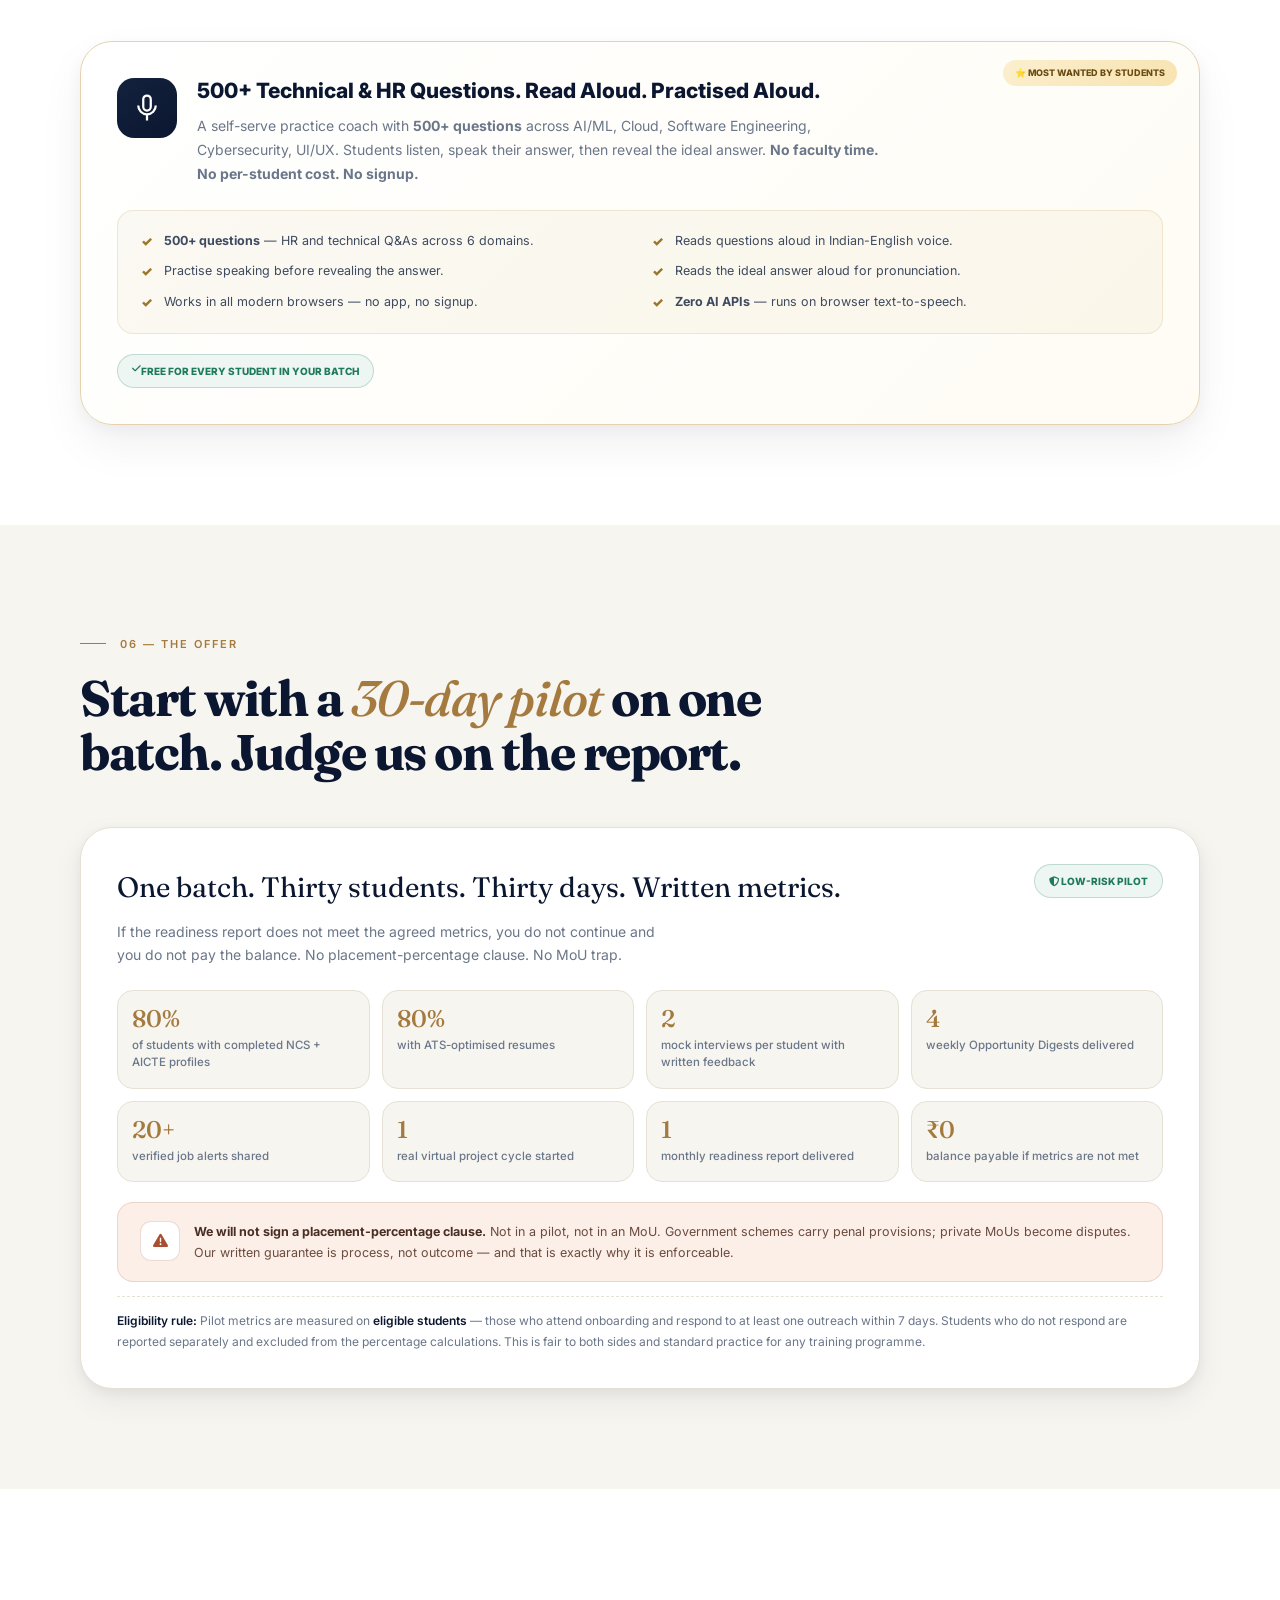
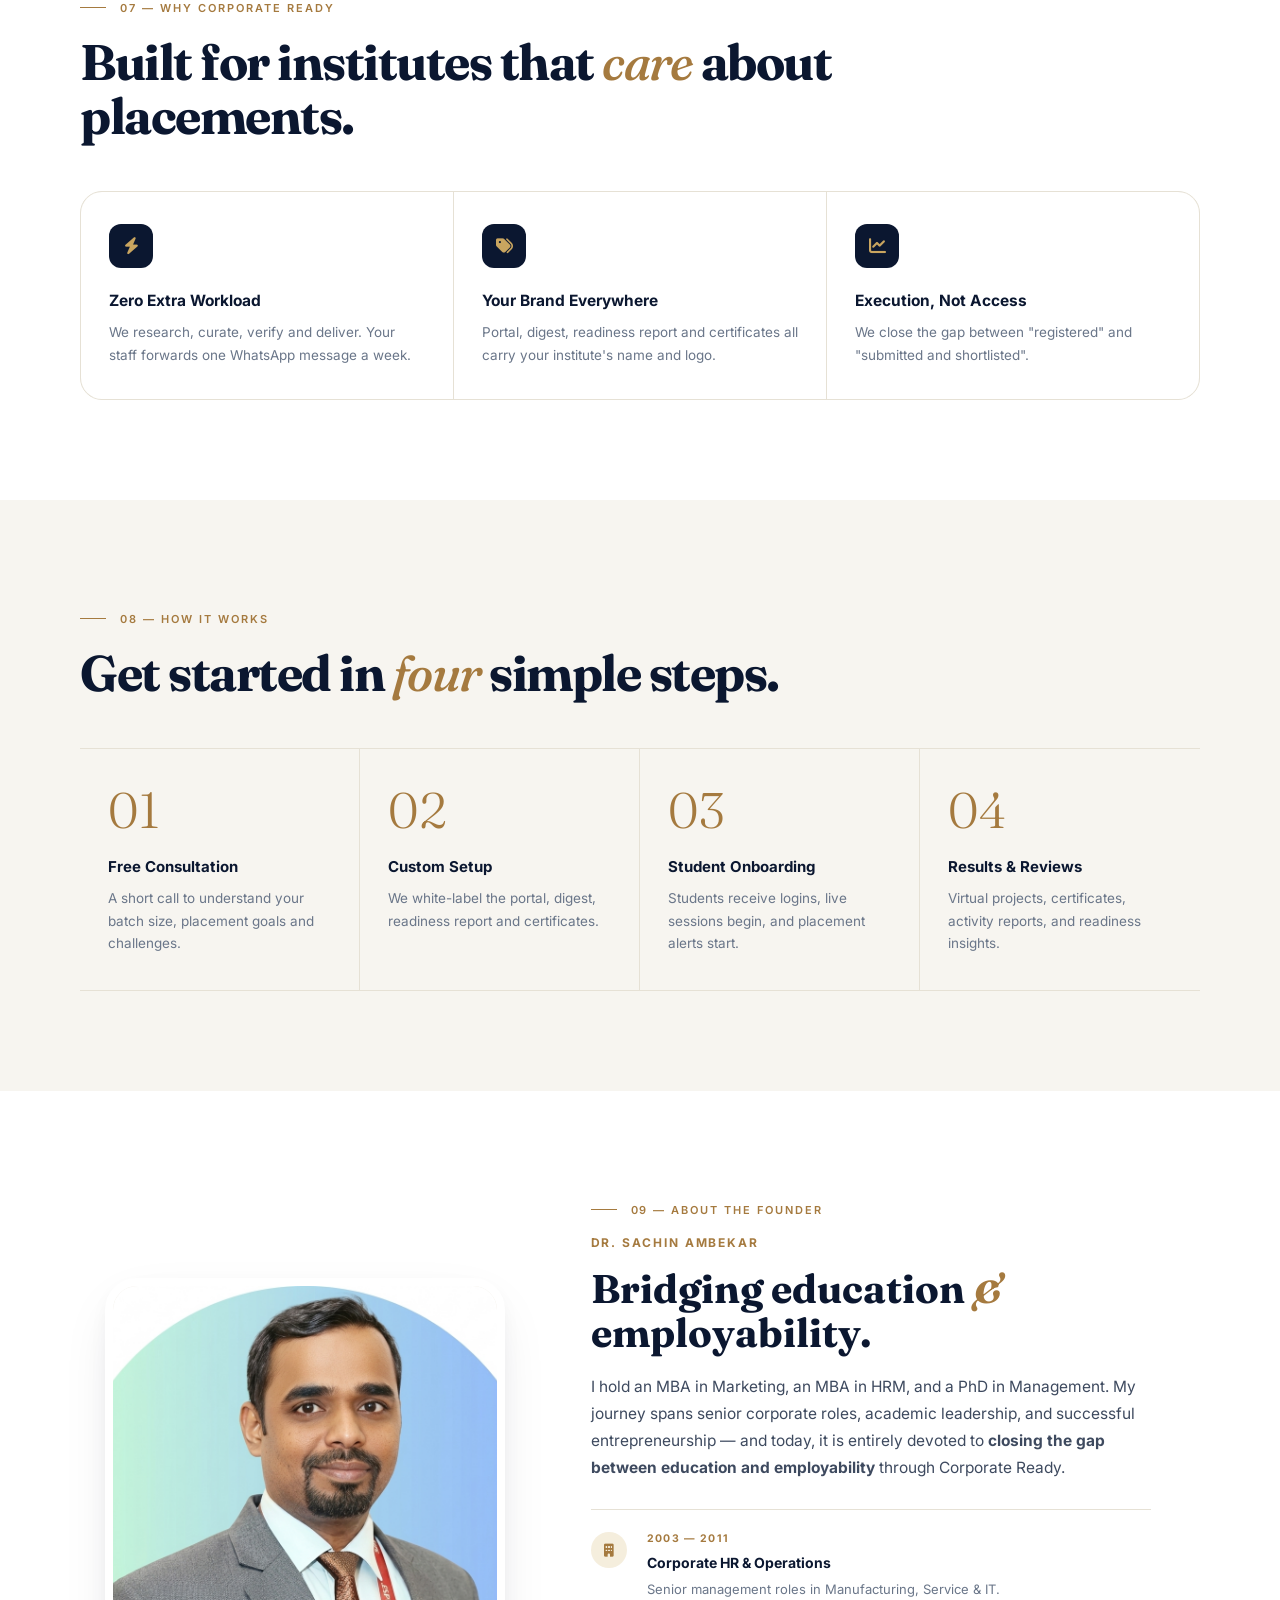
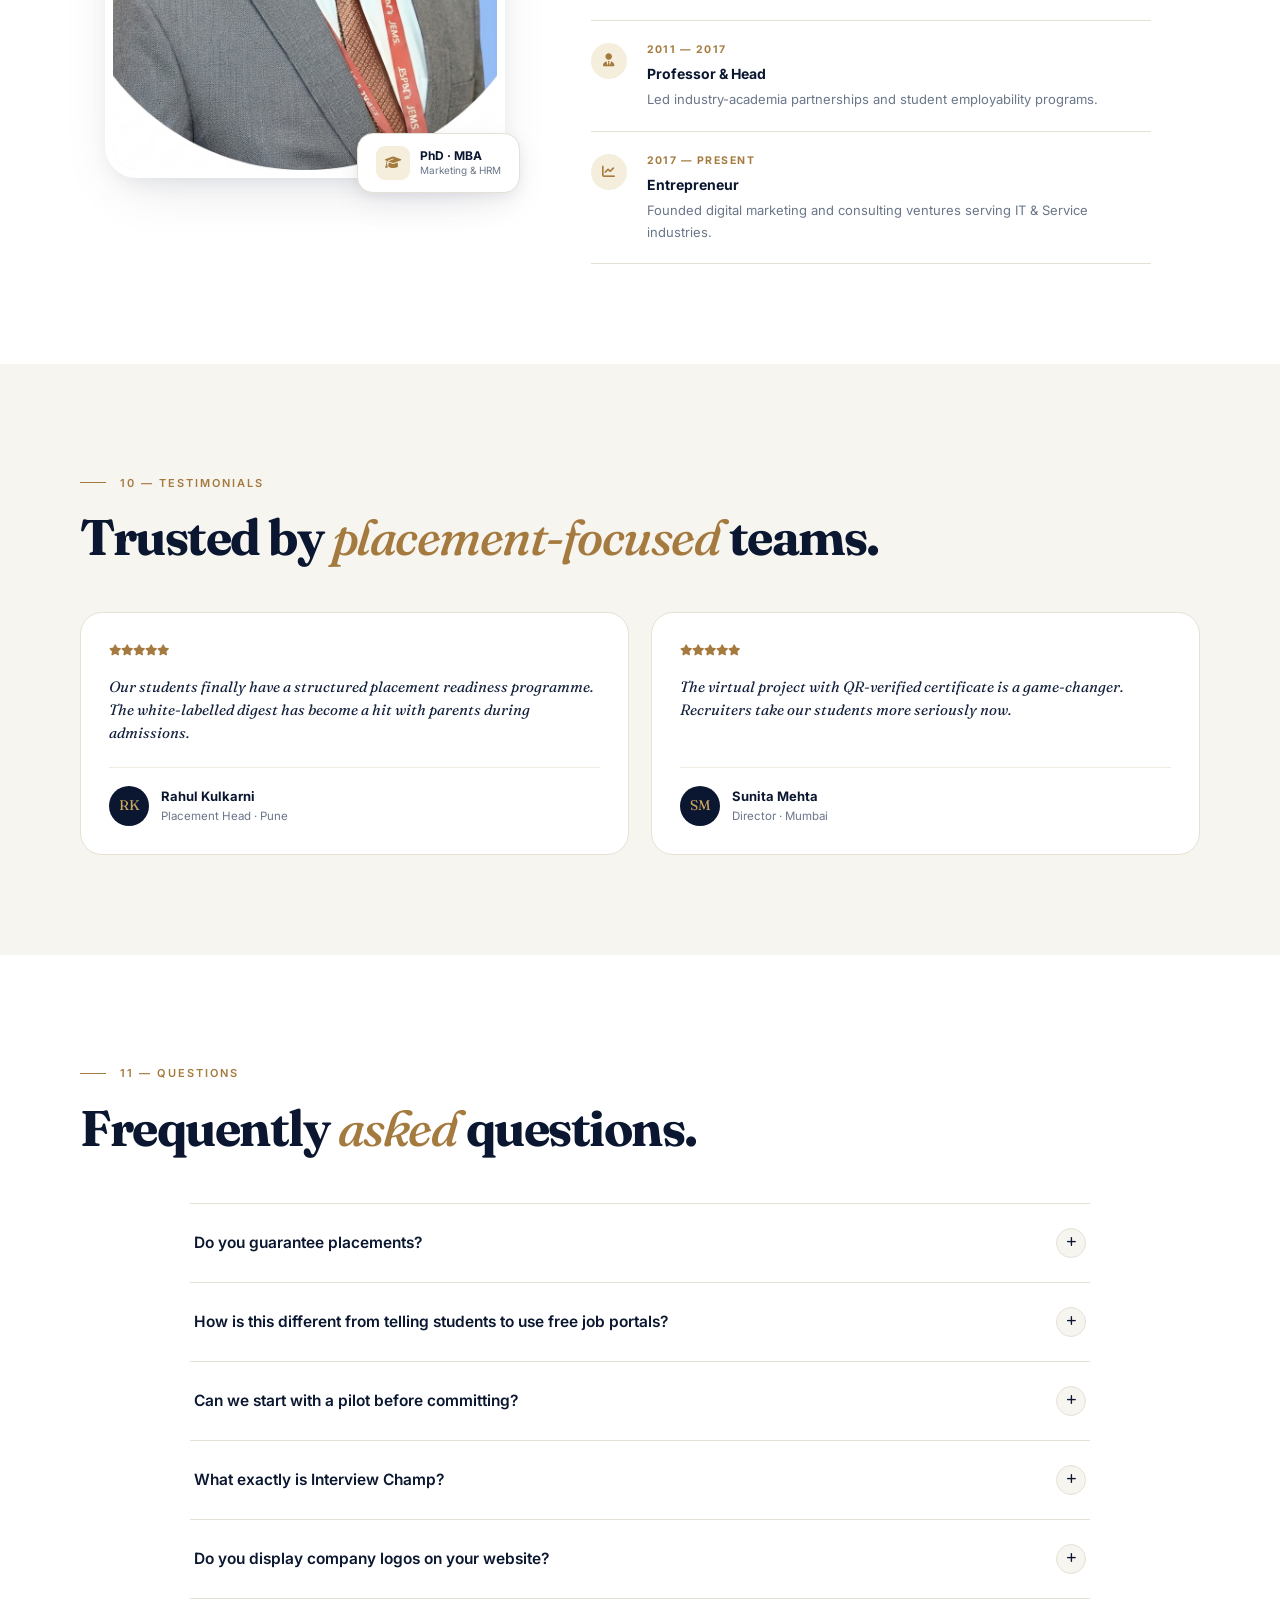
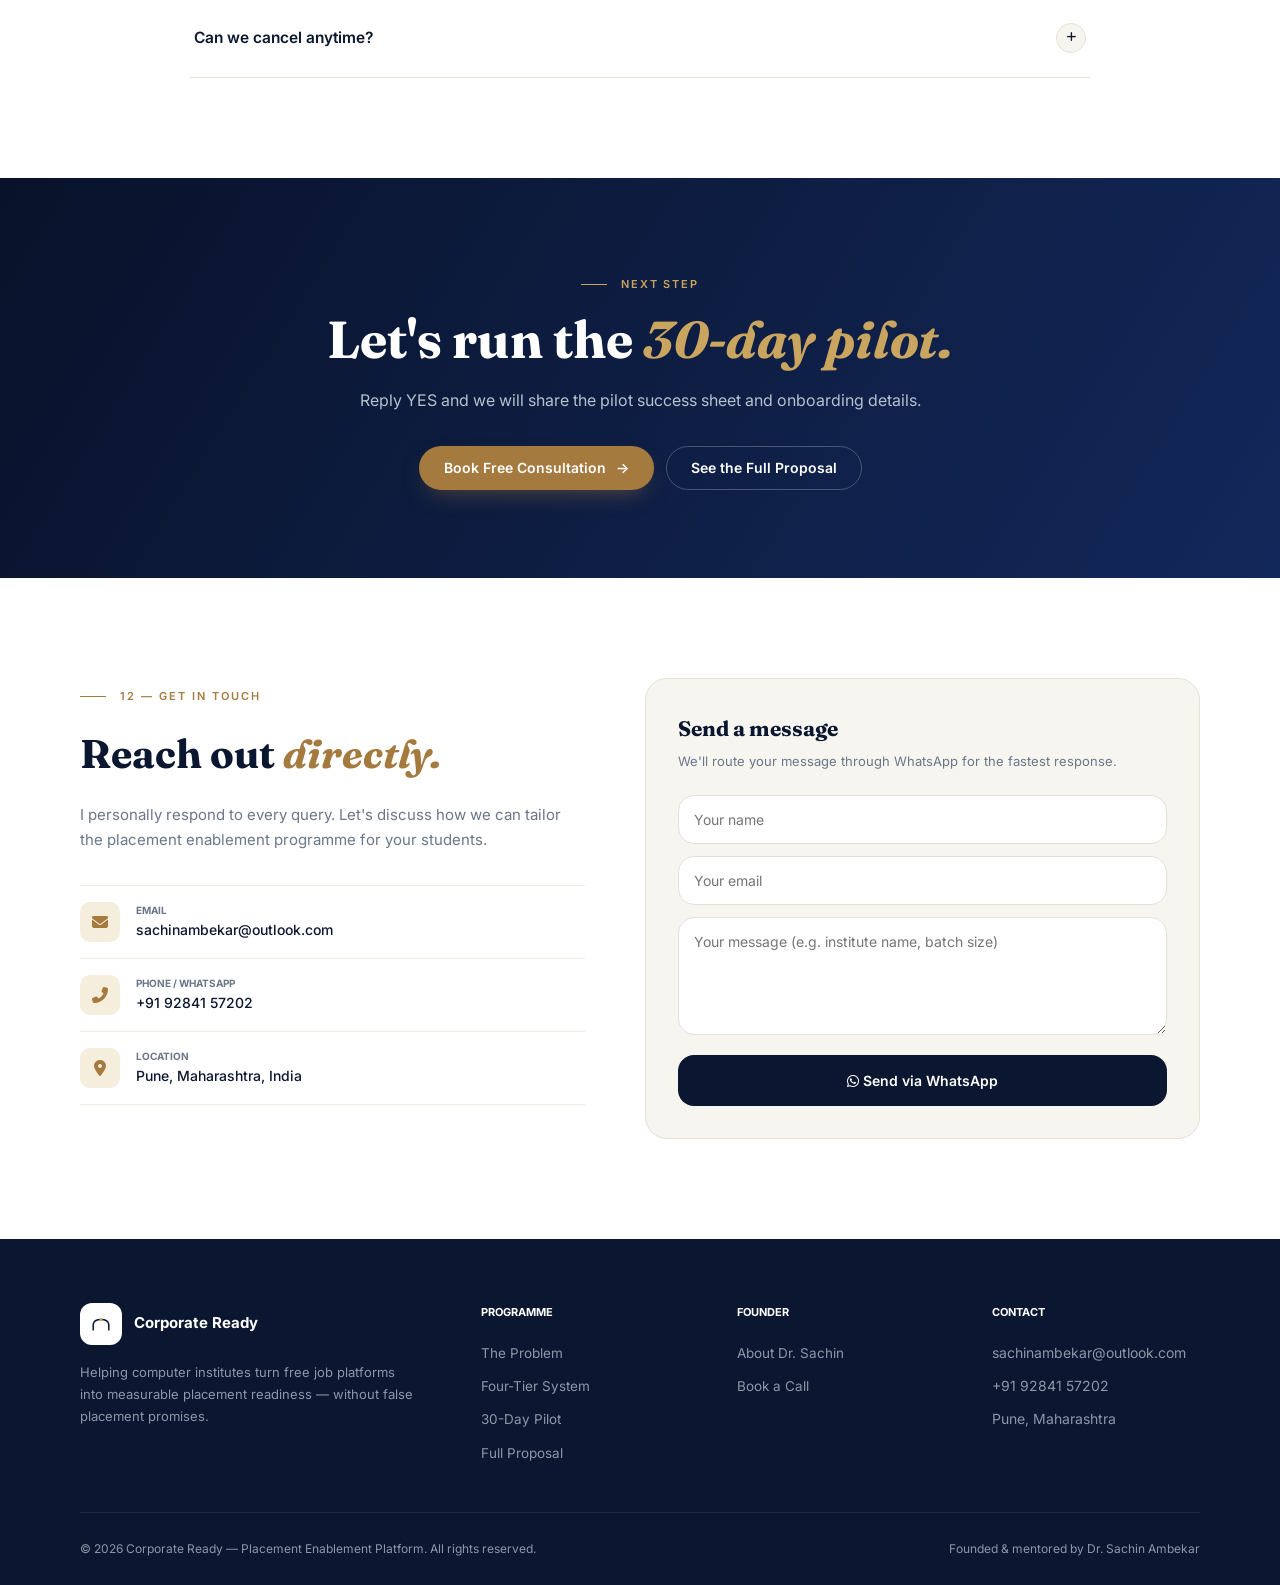
==== commit e327dd8a: "Update index.html" ====
--- a/index.html
+++ b/index.html
@@ -5,472 +5,20 @@
 <meta name="viewport" content="width=device-width, initial-scale=1.0" />
 <meta name="theme-color" content="#0B1730" />
 <title>Corporate Ready — White-Labelled Placement Enablement for Institutes</title>
-<meta name="description" content="Corporate Ready partners with computer institutes to run a white-labelled placement enablement system — Four-Tier Opportunity System, Weekly Digest, Monthly Readiness Report, Interview Champ, and a measurable 30-day pilot." />
-
+<meta name="description" content="Corporate Ready runs the execution layer for computer institutes — Four-Tier Opportunity System, Weekly Digest, Monthly Readiness Report, Interview Champ, and a measurable 30-day pilot. White-labelled. No false placement promises." />
 <link rel="preconnect" href="https://fonts.googleapis.com">
 <link rel="preconnect" href="https://fonts.gstatic.com" crossorigin>
 <link href="https://fonts.googleapis.com/css2?family=Fraunces:ital,opsz,wght@0,9..144,300..900;1,9..144,300..900&family=Inter:wght@400;500;600;700;800&display=swap" rel="stylesheet">
 <link rel="stylesheet" href="https://cdnjs.cloudflare.com/ajax/libs/font-awesome/6.5.0/css/all.min.css">
-
-<style>
-/* ============================================================
-   CORPORATE READY — LANDING PAGE
-   ============================================================ */
-
-:root {
-  /* Ink */
-  --ink:        #0B1730;
-  --ink-2:      #14213D;
-  --ink-3:      #3E4A5F;
-  --ink-4:      #6A7689;
-  --ink-5:      #A2AAB8;
-
-  /* Surfaces */
-  --canvas:     #F7F5F0;
-  --surface:    #FFFFFF;
-  --surface-2:  #F1EDE3;
-
-  /* Lines */
-  --line:       #E6E1D5;
-  --line-2:     #F0ECE0;
-  --line-str:   #D8D1C0;
-
-  /* Bronze accent */
-  --accent:     #A57A3F;
-  --accent-2:   #C9A55F;
-  --accent-3:   #E2C68A;
-  --accent-pale:#F5EEDD;
-  --accent-line:#E6D3AE;
-
-  /* Signal */
-  --green:      #1E7A5A;
-  --green-pale: #EDF6F2;
-  --red:        #A94E32;
-  --red-pale:   #FBEFE8;
-
-  /* Type */
-  --serif: 'Fraunces', Georgia, 'Times New Roman', serif;
-  --sans:  'Inter', -apple-system, BlinkMacSystemFont, 'Segoe UI', sans-serif;
-
-  /* Radii */
-  --r-sm: 10px;
-  --r-md: 16px;
-  --r-lg: 22px;
-  --r-xl: 32px;
-
-  /* Shadows */
-  --sh-sm: 0 1px 2px rgba(11,23,48,.04), 0 2px 8px rgba(11,23,48,.04);
-  --sh-md: 0 4px 12px rgba(11,23,48,.05), 0 12px 32px rgba(11,23,48,.06);
-  --sh-lg: 0 20px 60px -20px rgba(11,23,48,.15), 0 8px 24px -8px rgba(11,23,48,.08);
-  --sh-float: 0 30px 80px -24px rgba(11,23,48,.35), 0 10px 30px -10px rgba(11,23,48,.2);
-
-  /* Layout */
-  --container: 1200px;
-  --pad: clamp(20px, 4vw, 40px);
-  --section: clamp(72px, 10vw, 128px);
-}
-
-*, *::before, *::after { margin: 0; padding: 0; box-sizing: border-box; }
-html { scroll-behavior: smooth; scroll-padding-top: 90px; }
-
-body {
-  font-family: var(--sans);
-  font-size: 16px;
-  line-height: 1.65;
-  color: var(--ink-3);
-  background: var(--canvas);
-  -webkit-font-smoothing: antialiased;
-  text-rendering: optimizeLegibility;
-  overflow-x: hidden;
-}
-
-a { color: inherit; text-decoration: none; }
-img { max-width: 100%; display: block; }
-button { font: inherit; cursor: pointer; border: none; background: none; color: inherit; }
-input, textarea { font: inherit; }
-svg { display: block; }
-::selection { background: var(--accent); color: #fff; }
-
-.container { max-width: var(--container); margin: 0 auto; padding: 0 var(--pad); }
-
-/* ============ TYPOGRAPHY ============ */
-.serif {
-  font-family: var(--serif);
-  font-variation-settings: 'opsz' 144;
-  font-weight: 400;
-  letter-spacing: -0.028em;
-  line-height: 1.05;
-  color: var(--ink);
-}
-.serif em { font-style: italic; font-weight: 500; color: var(--accent); }
-
-.eyebrow {
-  display: inline-flex;
-  align-items: center;
-  gap: 14px;
-  font-size: 11px;
-  font-weight: 600;
-  letter-spacing: 0.18em;
-  text-transform: uppercase;
-  color: var(--accent);
-}
-.eyebrow::before {
-  content: '';
-  width: 26px;
-  height: 1px;
-  background: var(--accent);
-}
-.eyebrow-light { color: var(--accent-2); }
-.eyebrow-light::before { background: var(--accent-2); }
-
-/* ============ BUTTONS ============ */
-.btn {
-  display: inline-flex;
-  align-items: center;
-  justify-content: center;
-  gap: 10px;
-  padding: 16px 26px;
-  font-size: 14px;
-  font-weight: 600;
-  letter-spacing: 0.005em;
-  border-radius: 999px;
-  transition: all .3s cubic-bezier(.2,.7,.2,1);
-  white-space: nowrap;
-  border: 1px solid transparent;
-  cursor: pointer;
-  line-height: 1;
-}
-.btn-primary { background: var(--ink); color: #fff; }
-.btn-primary:hover { background: var(--ink-2); transform: translateY(-2px); box-shadow: 0 14px 30px -10px rgba(11,23,48,.4); }
-.btn-accent { background: var(--accent); color: #fff; box-shadow: 0 10px 24px -10px rgba(165,122,63,.55); }
-.btn-accent:hover { background: #8F6934; transform: translateY(-2px); box-shadow: 0 16px 32px -10px rgba(165,122,63,.6); }
-.btn-ghost { background: transparent; color: var(--ink); border: 1px solid var(--line-str); }
-.btn-ghost:hover { border-color: var(--ink); background: var(--ink); color: #fff; }
-.btn-ghost-light { background: transparent; color: #fff; border: 1px solid rgba(255,255,255,.24); }
-.btn-ghost-light:hover { background: #fff; color: var(--ink); border-color: #fff; }
-.btn-arrow::after { content: '→'; transition: transform .3s; }
-.btn-arrow:hover::after { transform: translateX(4px); }
-
-/* ============ NAV ============ */
-.nav { position: fixed; top: 0; left: 0; right: 0; z-index: 1000; background: rgba(255,255,255,.94); backdrop-filter: saturate(180%) blur(20px); border-bottom: 1px solid rgba(230,225,213,.65); }
-.nav-inner { display: flex; align-items: center; justify-content: space-between; height: 74px; max-width: var(--container); margin: 0 auto; padding: 0 var(--pad); gap: 24px; }
-.brand { display: flex; align-items: center; gap: 12px; flex-shrink: 0; }
-.brand-mark { width: 42px; height: 42px; display: grid; place-items: center; border-radius: 12px; background: var(--ink); color: #fff; position: relative; overflow: hidden; box-shadow: 0 6px 16px -6px rgba(11,23,48,.45); }
-.brand-mark svg { width: 24px; height: 24px; }
-.brand-wordmark { display: flex; flex-direction: column; line-height: 1.15; }
-.brand-name { font-size: 15px; font-weight: 700; color: var(--ink); letter-spacing: -.01em; white-space: nowrap; }
-.brand-tag { font-size: 10px; font-weight: 500; color: var(--ink-4); letter-spacing: 0.07em; text-transform: uppercase; margin-top: 2px; }
-.nav-links { display: flex; align-items: center; gap: 32px; list-style: none; flex: 1; justify-content: center; }
-.nav-links a { font-size: 14px; font-weight: 500; color: var(--ink-3); position: relative; transition: color .2s; }
-.nav-links a:hover { color: var(--ink); }
-.nav-actions { display: flex; align-items: center; gap: 10px; flex-shrink: 0; }
-.nav-actions .btn { padding: 11px 20px; font-size: 13px; }
-.menu-toggle { display: none; width: 40px; height: 40px; border-radius: 10px; border: 1px solid var(--line); color: var(--ink); font-size: 16px; place-items: center; }
-
-/* ============ HERO ============ */
-.hero { position: relative; background: linear-gradient(119deg, #08122A 0%, #0E1D3F 55%, #162A54 100%); color: #fff; padding: 160px 0 120px; overflow: hidden; }
-.hero-inner { display: grid; grid-template-columns: 1.15fr .85fr; gap: 72px; align-items: center; }
-.hero-copy { max-width: 620px; }
-.hero-title { font-family: var(--serif); font-size: clamp(42px, 5.8vw, 78px); line-height: 1.02; letter-spacing: -0.035em; color: #fff; margin: 24px 0 28px; }
-.hero-title em { font-style: italic; font-weight: 500; color: var(--accent-2); }
-.hero-sub { font-size: 17px; line-height: 1.7; color: #B6C1CE; max-width: 560px; margin-bottom: 36px; }
-.hero-sub strong { color: #fff; font-weight: 600; }
-.hero-ctas { display: flex; flex-wrap: wrap; gap: 12px; margin-bottom: 40px; }
-.hero-trust { display: flex; align-items: center; gap: 14px; padding-top: 26px; border-top: 1px solid rgba(255,255,255,.1); font-size: 13px; color: #8C99AA; }
-.hero-trust-dots { letter-spacing: 4px; color: var(--accent-2); font-size: 18px; }
-
-/* Founder avatar chip in hero */
-.hero-founder { display: inline-flex; align-items: center; gap: 14px; padding: 8px 18px 8px 8px; border-radius: 999px; background: rgba(255,255,255,.06); border: 1px solid rgba(255,255,255,.13); margin-bottom: 26px; }
-.hero-avatar { width: 44px; height: 44px; border-radius: 50%; overflow: hidden; flex-shrink: 0; border: 2px solid var(--accent-2); background: linear-gradient(135deg, #20385F, #0B1730); }
-.hero-avatar img { width: 100%; height: 100%; object-fit: cover; object-position: center top; display: block; }
-.hero-founder-text { display: flex; flex-direction: column; line-height: 1.2; }
-.hero-founder-name { font-size: 13px; font-weight: 600; color: #fff; }
-.hero-founder-role { font-size: 11px; color: #8C99AA; }
-
-.cred-card { position: relative; background: linear-gradient(154deg, rgba(255,255,255,.09), rgba(255,255,255,.03)); border: 1px solid rgba(255,255,255,.14); border-radius: var(--r-lg); padding: 32px; backdrop-filter: blur(14px); box-shadow: var(--sh-float); }
-.cred-label { display: flex; align-items: center; gap: 12px; font-size: 10px; font-weight: 700; letter-spacing: 0.2em; text-transform: uppercase; color: var(--accent-2); margin-bottom: 26px; }
-.cred-stats { display: grid; grid-template-columns: 1fr 1fr; gap: 22px 28px; }
-.cred-stat-num { font-family: var(--serif); font-size: 36px; font-weight: 500; color: #fff; line-height: 1; margin-bottom: 8px; }
-.cred-stat-num span { color: var(--accent-2); font-size: 0.6em; }
-.cred-stat-label { font-size: 11px; color: #8C99AA; line-height: 1.5; }
-
-/* ============ TRUST STRIP ============ */
-.trust-strip { background: var(--surface); border-bottom: 1px solid var(--line); padding: 26px 0; }
-.trust-inner { display: flex; flex-wrap: wrap; justify-content: space-between; align-items: center; gap: 22px 32px; }
-.trust-item { display: flex; align-items: center; gap: 11px; font-size: 13px; font-weight: 500; color: var(--ink-3); }
-.trust-item i { color: var(--accent); font-size: 14px; }
-
-/* ============ SECTION BASE ============ */
-.section { padding: var(--section) 0; }
-.section-head { max-width: 800px; margin-bottom: 60px; }
-.section-title { font-family: var(--serif); font-size: clamp(32px, 4.2vw, 54px); line-height: 1.08; letter-spacing: -0.03em; color: var(--ink); margin: 20px 0; }
-.section-sub { font-size: 16.5px; line-height: 1.7; color: var(--ink-4); max-width: 640px; }
-
-/* ============ PROBLEM ============ */
-.problem { background: var(--surface); }
-.problem-stats { display: grid; grid-template-columns: repeat(4, 1fr); gap: 1px; background: var(--line); border: 1px solid var(--line); border-radius: var(--r-lg); overflow: hidden; margin-bottom: 26px; }
-.problem-stat { background: var(--surface); padding: 32px 28px; position: relative; }
-.problem-stat::before { content: ''; position: absolute; top: 0; left: 0; right: 0; height: 3px; background: linear-gradient(90deg, var(--red), #D67D5F); }
-.problem-num { font-family: var(--serif); font-size: clamp(28px, 3.2vw, 40px); font-weight: 500; color: var(--red); line-height: 1; margin-bottom: 12px; }
-.problem-label { font-size: 13px; line-height: 1.55; color: var(--ink-4); font-weight: 500; }
-.problem-callout { display: flex; gap: 16px; padding: 22px 26px; background: var(--red-pale); border: 1px solid rgba(169,78,50,.16); border-radius: var(--r-md); }
-.problem-callout-icon { flex-shrink: 0; width: 40px; height: 40px; border-radius: 11px; background: #fff; border: 1px solid rgba(169,78,50,.2); color: var(--red); display: grid; place-items: center; font-size: 15px; }
-.problem-callout p { font-size: 13.5px; line-height: 1.7; color: #6C4B3F; }
-.problem-callout strong { color: #4A2E24; font-weight: 700; }
-
-/* ============ FOUR-TIER SYSTEM ============ */
-.tiers { background: var(--canvas); }
-.tier-grid { display: grid; grid-template-columns: repeat(2, 1fr); gap: 20px; }
-.tier { background: var(--surface); border: 1px solid var(--line); border-radius: var(--r-lg); padding: 32px; position: relative; overflow: hidden; transition: all .35s; }
-.tier:hover { transform: translateY(-4px); border-color: var(--accent-line); box-shadow: var(--sh-md); }
-.tier-head { display: flex; align-items: center; gap: 14px; margin-bottom: 8px; }
-.tier-badge { flex: 0 0 46px; width: 46px; height: 46px; border-radius: 13px; display: grid; place-items: center; color: #fff; font-family: var(--serif); font-size: 16px; font-weight: 600; background: linear-gradient(145deg, var(--ink-2), var(--ink)); box-shadow: 0 8px 18px -6px rgba(11,23,48,.4); }
-.tier:nth-child(2) .tier-badge { background: linear-gradient(145deg, #7A5A17, var(--accent-2)); }
-.tier:nth-child(3) .tier-badge { background: linear-gradient(145deg, #0B5A45, var(--green)); }
-.tier:nth-child(4) .tier-badge { background: linear-gradient(145deg, #4B3A78, #7A69B8); }
-.tier-title { font-size: 17px; font-weight: 700; color: var(--ink); line-height: 1.3; }
-.tier-purpose { font-size: 10.5px; font-weight: 600; letter-spacing: 0.14em; text-transform: uppercase; color: var(--accent); margin-bottom: 22px; padding-left: 60px; }
-.tier-list { list-style: none; display: flex; flex-direction: column; gap: 9px; }
-.tier-list li { position: relative; padding-left: 20px; font-size: 13.5px; line-height: 1.55; color: var(--ink-3); }
-.tier-list li::before { content: ''; position: absolute; left: 2px; top: 8px; width: 5px; height: 5px; border-radius: 50%; background: var(--accent); }
-.tier-list strong { color: var(--ink); font-weight: 600; }
-.tier-foot { margin-top: 22px; padding-top: 18px; border-top: 1px dashed var(--line); font-size: 12px; color: var(--ink-4); }
-.tier-foot b { color: var(--accent); font-weight: 600; }
-
-/* ============ DELIVERABLES ============ */
-.deliver { background: var(--surface); }
-.deliver-grid { display: grid; grid-template-columns: 1fr 1fr; gap: 24px; }
-.deliver-card { background: var(--surface); border: 1px solid var(--line); border-radius: var(--r-lg); padding: 32px; position: relative; overflow: hidden; transition: all .35s; }
-.deliver-card:hover { border-color: var(--accent-line); box-shadow: var(--sh-md); transform: translateY(-3px); }
-.deliver-tag { display: inline-flex; padding: 6px 12px; border-radius: 999px; background: var(--accent-pale); color: var(--accent); font-size: 10px; font-weight: 700; text-transform: uppercase; margin-bottom: 18px; }
-.deliver-title { font-size: 19px; font-weight: 700; color: var(--ink); line-height: 1.32; margin-bottom: 10px; }
-.deliver-desc { font-size: 14px; line-height: 1.7; color: var(--ink-4); margin-bottom: 22px; }
-.deliver-list { list-style: none; display: flex; flex-direction: column; gap: 8px; }
-.deliver-list li { position: relative; padding-left: 20px; font-size: 12.5px; line-height: 1.6; color: var(--ink-3); }
-.deliver-list li::before { content: '✓'; position: absolute; left: 0; top: 0; color: var(--green); font-weight: 900; font-size: 13px; }
-
-/* ============ HONESTY ============ */
-.honesty { background: linear-gradient(180deg, #EDF1F8 0%, #F5F7FB 100%); border-top: 1px solid var(--line); border-bottom: 1px solid var(--line); }
-.honesty-grid { display: grid; grid-template-columns: 1fr 1fr; gap: 20px; margin-bottom: 22px; }
-.honesty-col { background: var(--surface); border: 1px solid var(--line); border-radius: var(--r-lg); padding: 32px; }
-.honesty-col.yes { border-top: 4px solid var(--green); }
-.honesty-col.no { border-top: 4px solid var(--red); }
-.honesty-head { display: flex; align-items: center; gap: 10px; font-size: 12px; font-weight: 800; text-transform: uppercase; margin-bottom: 20px; }
-.honesty-col.yes .honesty-head { color: var(--green); }
-.honesty-col.no .honesty-head { color: var(--red); }
-.honesty-list { list-style: none; display: flex; flex-direction: column; gap: 11px; }
-.honesty-list li { position: relative; padding-left: 26px; font-size: 13.5px; line-height: 1.65; color: var(--ink-3); }
-.honesty-col.yes .honesty-list li::before { content: '✓'; position: absolute; left: 0; top: 0; color: var(--green); font-weight: 900; font-size: 14px; }
-.honesty-col.no .honesty-list li::before { content: '✕'; position: absolute; left: 1px; top: 0; color: var(--red); font-weight: 900; font-size: 13px; }
-.honesty-note { display: flex; gap: 14px; padding: 22px 26px; background: var(--green-pale); border: 1px solid rgba(30,122,90,.16); border-radius: var(--r-md); }
-.honesty-note p { font-size: 13px; line-height: 1.7; color: #3F5A52; }
-
-/* ============ INTERVIEW CHAMP ============ */
-.champ { background: var(--surface); }
-.champ-card { position: relative; overflow: hidden; padding: 40px; border: 1px solid var(--accent-line); border-radius: var(--r-xl); background: linear-gradient(135deg, #FFFFFF 0%, #FFFCF4 100%); box-shadow: 0 5px 16px rgba(11,23,48,.04), 0 20px 45px rgba(11,23,48,.06); }
-.champ-badge { position: absolute; top: 18px; right: 22px; padding: 6px 12px; border-radius: 999px; background: linear-gradient(135deg, #FBEFCE, #F8E3B0); color: #6A4B13; font-size: 9px; font-weight: 800; text-transform: uppercase; }
-.champ-top { display: grid; grid-template-columns: 1.15fr .85fr; gap: 36px; align-items: center; margin-bottom: 26px; }
-.champ-main { display: flex; align-items: flex-start; gap: 20px; }
-.champ-icon { flex-shrink: 0; width: 66px; height: 66px; border-radius: 19px; background: linear-gradient(145deg, var(--ink-2), var(--ink)); color: #fff; display: grid; place-items: center; box-shadow: 0 12px 26px -8px rgba(11,23,48,.45); }
-.champ-icon svg { width: 32px; height: 32px; }
-.champ-title { font-size: 22px; font-weight: 800; color: var(--ink); line-height: 1.28; margin-bottom: 10px; }
-.champ-desc { font-size: 14px; line-height: 1.7; color: var(--ink-4); }
-.champ-bullets { display: grid; grid-template-columns: repeat(2, 1fr); gap: 10px 22px; padding: 20px 22px; border-radius: var(--r-md); background: rgba(201,165,95,.07); border: 1px solid rgba(201,165,95,.22); list-style: none; }
-.champ-bullets li { position: relative; padding-left: 24px; font-size: 12.5px; line-height: 1.65; color: var(--ink-3); }
-.champ-bullets li::before { content: '✓'; position: absolute; left: 1px; top: 0; color: #9B762C; font-weight: 900; font-size: 13px; }
-.champ-free { display: inline-flex; margin-top: 20px; padding: 8px 14px; border-radius: 999px; background: var(--green-pale); border: 1px solid rgba(30,122,90,.22); color: var(--green); font-size: 10px; font-weight: 800; text-transform: uppercase; }
-
-/* ============ PILOT ============ */
-.pilot { background: var(--canvas); }
-.pilot-card { padding: 40px; border: 1px solid var(--line); border-radius: var(--r-xl); background: var(--surface); box-shadow: var(--sh-md); }
-.pilot-head { display: flex; justify-content: space-between; align-items: flex-start; gap: 24px; margin-bottom: 26px; flex-wrap: wrap; }
-.pilot-head-text h3 { font-family: var(--serif); font-size: clamp(22px, 2.4vw, 30px); font-weight: 400; color: var(--ink); margin-bottom: 10px; }
-.pilot-head-text p { font-size: 14px; line-height: 1.65; color: var(--ink-4); max-width: 560px; }
-.pilot-pill { padding: 8px 14px; border-radius: 999px; background: var(--green-pale); border: 1px solid rgba(30,122,90,.22); color: var(--green); font-size: 10px; font-weight: 800; text-transform: uppercase; }
-.pilot-metrics { list-style: none; display: grid; grid-template-columns: repeat(4, 1fr); gap: 12px; margin-bottom: 22px; }
-.pilot-metrics li { padding: 18px 16px; border-radius: var(--r-md); background: var(--canvas); border: 1px solid var(--line); display: flex; flex-direction: column; gap: 6px; }
-.pilot-num { font-family: var(--serif); font-size: 26px; font-weight: 500; color: var(--accent); line-height: 1; }
-.pilot-label { font-size: 11.5px; color: var(--ink-4); line-height: 1.5; font-weight: 500; }
-.pilot-exit { display: flex; gap: 14px; padding: 18px 22px; background: var(--red-pale); border: 1px solid rgba(169,78,50,.16); border-radius: var(--r-md); }
-.pilot-exit p { font-size: 12.5px; line-height: 1.7; color: #6C4B3F; }
-.pilot-exit strong { color: #4A2E24; font-weight: 700; }
-
-/* ============ WHY CORPORATE READY ============ */
-.why { background: var(--surface); }
-.why-grid { display: grid; grid-template-columns: repeat(3, 1fr); gap: 1px; background: var(--line); border: 1px solid var(--line); border-radius: var(--r-lg); overflow: hidden; }
-.why-card { background: var(--surface); padding: 36px 30px; transition: background .3s; }
-.why-card:hover { background: var(--surface-2); }
-.why-icon { width: 46px; height: 46px; border-radius: 12px; background: var(--ink); color: var(--accent-2); display: grid; place-items: center; font-size: 17px; margin-bottom: 22px; }
-.why-title { font-size: 16px; font-weight: 700; color: var(--ink); margin-bottom: 8px; }
-.why-desc { font-size: 13.5px; line-height: 1.7; color: var(--ink-4); }
-
-/* ============ PROCESS ============ */
-.process { background: var(--canvas); }
-.process-grid { display: grid; grid-template-columns: repeat(4, 1fr); border-top: 1px solid var(--line); border-bottom: 1px solid var(--line); }
-.process-step { padding: 40px 30px; border-right: 1px solid var(--line); }
-.process-step:last-child { border-right: none; }
-.process-step:hover { background: var(--surface); }
-.process-num { font-family: var(--serif); font-size: 56px; font-weight: 300; color: var(--accent); line-height: 1; margin-bottom: 22px; }
-.process-title { font-size: 15px; font-weight: 700; color: var(--ink); margin-bottom: 8px; }
-.process-desc { font-size: 13.5px; line-height: 1.65; color: var(--ink-4); }
-
-/* ============ ABOUT FOUNDER (FIXED LAYOUT) ============ */
-.about { background: var(--surface); }
-.about-grid { display: grid; grid-template-columns: .85fr 1.15fr; gap: 72px; align-items: center; }
-
-.about-visual { position: relative; width: 100%; max-width: 420px; margin: 0 auto; }
-
-/* The new simple image container */
-.about-image-wrapper {
-  width: 100%;
-  aspect-ratio: 4 / 5;
-  border-radius: var(--r-xl);
-  overflow: hidden;
-  box-shadow: var(--sh-lg);
-  border: 8px solid var(--surface);
-  background-color: var(--surface-2);
-  position: relative;
-}
-
-.about-image-wrapper img {
-  width: 100%;
-  height: 100%;
-  object-fit: cover;
-  object-position: center top; /* Ensures the face is visible */
-  display: block;
-}
-
-/* Badge on image */
-.about-badge {
-  position: absolute;
-  bottom: -15px;
-  right: -15px;
-  padding: 12px 18px;
-  border-radius: var(--r-md);
-  background: #fff;
-  box-shadow: var(--sh-md);
-  display: flex;
-  align-items: center;
-  gap: 10px;
-  z-index: 2;
-  border: 1px solid var(--line);
-}
-.about-badge-icon { width: 34px; height: 34px; border-radius: 9px; background: var(--accent-pale); color: var(--accent); display: grid; place-items: center; font-size: 13px; }
-.about-badge-text { display: flex; flex-direction: column; line-height: 1.2; }
-.about-badge-strong { font-size: 12px; font-weight: 700; color: var(--ink); }
-.about-badge-sub { font-size: 10px; color: var(--ink-4); }
-
-.about-content { max-width: 560px; }
-.about-name { font-size: 12px; font-weight: 700; letter-spacing: 0.16em; text-transform: uppercase; color: var(--accent); margin-bottom: 14px; }
-.about-heading { font-family: var(--serif); font-size: clamp(28px, 3.4vw, 44px); line-height: 1.1; color: var(--ink); margin-bottom: 20px; }
-.about-intro { font-size: 16px; line-height: 1.75; color: var(--ink-3); margin-bottom: 32px; }
-
-.timeline { display: flex; flex-direction: column; gap: 0; }
-.timeline-item { display: grid; grid-template-columns: auto 1fr; gap: 22px; padding: 22px 0; border-top: 1px solid var(--line); }
-.timeline-item:last-child { border-bottom: 1px solid var(--line); }
-.timeline-marker { width: 38px; height: 38px; border-radius: 50%; background: var(--accent-pale); color: var(--accent); display: grid; place-items: center; font-size: 14px; flex-shrink: 0; margin-top: 2px; }
-.timeline-years { font-size: 10.5px; font-weight: 700; letter-spacing: 0.14em; text-transform: uppercase; color: var(--accent); margin-bottom: 4px; }
-.timeline-title { font-size: 14.5px; font-weight: 700; color: var(--ink); margin-bottom: 4px; }
-.timeline-desc { font-size: 13px; line-height: 1.65; color: var(--ink-4); }
-
-/* ============ TESTIMONIALS ============ */
-.testimonials { background: var(--canvas); }
-.testimonials-grid { display: grid; grid-template-columns: repeat(3, 1fr); gap: 22px; }
-.testimonial { background: var(--surface); border: 1px solid var(--line); border-radius: var(--r-lg); padding: 32px; display: flex; flex-direction: column; }
-.testimonial-stars { color: var(--accent); font-size: 11px; margin-bottom: 18px; }
-.testimonial-quote { font-family: var(--serif); font-size: 16px; font-style: italic; line-height: 1.55; color: var(--ink-2); margin-bottom: 26px; flex: 1; }
-.testimonial-author { display: flex; align-items: center; gap: 12px; padding-top: 20px; border-top: 1px solid var(--line-2); }
-.testimonial-avatar { width: 40px; height: 40px; border-radius: 50%; background: var(--ink); color: var(--accent-2); display: grid; place-items: center; font-family: var(--serif); font-size: 14px; }
-.testimonial-name { font-size: 13px; font-weight: 700; color: var(--ink); }
-.testimonial-role { font-size: 11.5px; color: var(--ink-4); }
-
-/* ============ FAQ ============ */
-.faq { background: var(--surface); }
-.faq-list { max-width: 900px; margin: 0 auto; border-top: 1px solid var(--line); }
-.faq-item { border-bottom: 1px solid var(--line); }
-.faq-q { width: 100%; text-align: left; display: flex; justify-content: space-between; align-items: center; gap: 24px; padding: 26px 4px; font-size: 16px; font-weight: 600; color: var(--ink); cursor: pointer; }
-.faq-icon { width: 30px; height: 30px; border-radius: 50%; background: var(--canvas); border: 1px solid var(--line); display: grid; place-items: center; font-size: 11px; transition: all .3s; }
-.faq-item.open .faq-icon { background: var(--ink); color: #fff; transform: rotate(45deg); }
-.faq-a { max-height: 0; overflow: hidden; transition: max-height .4s; }
-.faq-a-inner { padding: 0 4px 26px; font-size: 14.5px; line-height: 1.75; color: var(--ink-4); }
-.faq-item.open .faq-a { max-height: 400px; }
-
-/* ============ CTA BANNER ============ */
-.cta-banner { background: linear-gradient(122deg, #08122A, #13285A); color: #fff; padding: 100px 0; text-align: center; }
-.cta-title { font-family: var(--serif); font-size: clamp(32px, 4.5vw, 58px); line-height: 1.08; color: #fff; margin: 20px 0 22px; }
-.cta-title em { font-style: italic; color: var(--accent-2); }
-.cta-sub { font-size: 16.5px; color: #B6C1CE; margin-bottom: 36px; }
-.cta-actions { display: flex; justify-content: center; gap: 12px; }
-
-/* ============ CONTACT ============ */
-.contact { background: var(--surface); }
-.contact-grid { display: grid; grid-template-columns: 1fr 1.1fr; gap: 72px; }
-.contact-heading { font-family: var(--serif); font-size: clamp(28px, 3.4vw, 44px); color: var(--ink); margin: 18px 0; }
-.contact-desc { font-size: 15.5px; color: var(--ink-4); margin-bottom: 36px; }
-.contact-item { display: flex; align-items: center; gap: 16px; padding: 16px 0; border-bottom: 1px solid var(--line-2); }
-.contact-item:first-child { border-top: 1px solid var(--line-2); }
-.contact-icon { width: 40px; height: 40px; border-radius: 10px; background: var(--accent-pale); color: var(--accent); display: grid; place-items: center; }
-.contact-label { font-size: 10px; font-weight: 700; text-transform: uppercase; color: var(--ink-4); }
-.contact-value { font-size: 14.5px; font-weight: 500; color: var(--ink); }
-
-.contact-form { background: var(--canvas); border: 1px solid var(--line); border-radius: var(--r-lg); padding: 36px; }
-.form-title { font-family: var(--serif); font-size: 22px; color: var(--ink); margin-bottom: 6px; }
-.form-sub { font-size: 13px; color: var(--ink-4); margin-bottom: 24px; }
-.form-input, .form-textarea { width: 100%; padding: 13px 16px; background: var(--surface); border: 1px solid var(--line); border-radius: var(--r-md); font-size: 14px; margin-bottom: 14px; outline: none; }
-.form-input:focus, .form-textarea:focus { border-color: var(--accent); }
-.form-textarea { resize: vertical; min-height: 100px; }
-.form-submit { width: 100%; padding: 15px; background: var(--ink); color: #fff; border-radius: var(--r-md); font-size: 14px; font-weight: 600; cursor: pointer; }
-
-/* ============ FOOTER ============ */
-.footer { background: var(--ink); color: #8B98A8; padding: 72px 0 28px; font-size: 14px; }
-.footer-grid { display: grid; grid-template-columns: 1.7fr 1fr 1fr 1fr; gap: 56px; margin-bottom: 56px; }
-.footer-logo { display: flex; align-items: center; gap: 12px; margin-bottom: 18px; }
-.footer-logo-mark { width: 42px; height: 42px; border-radius: 12px; background: #fff; color: var(--ink); display: grid; place-items: center; }
-.footer-brand-name { font-size: 15px; font-weight: 700; color: #fff; }
-.footer-col-title { font-size: 11px; font-weight: 700; text-transform: uppercase; color: #fff; margin-bottom: 22px; }
-.footer-links { list-style: none; display: flex; flex-direction: column; gap: 11px; }
-.footer-links a { font-size: 13.5px; color: #8B98A8; }
-.footer-bottom { padding-top: 28px; border-top: 1px solid rgba(255,255,255,.08); display: flex; justify-content: space-between; font-size: 12px; }
-
-/* ============ FLOATING BUTTONS ============ */
-.float-widget { position: fixed; bottom: 88px; right: 26px; display: flex; flex-direction: column; gap: 10px; z-index: 900; }
-.float-btn { width: 48px; height: 48px; border-radius: 50%; display: grid; place-items: center; color: #fff; font-size: 18px; box-shadow: 0 8px 24px rgba(11,23,48,.28); cursor: pointer; }
-.float-wa { background: #1E7A5A; }
-.float-call { background: var(--ink); }
-.back-top { position: fixed; bottom: 26px; right: 26px; width: 42px; height: 42px; border-radius: 50%; background: var(--accent); color: #fff; display: grid; place-items: center; opacity: 0; visibility: hidden; transition: all .3s; z-index: 899; cursor: pointer; }
-.back-top.show { opacity: 1; visibility: visible; }
-
-/* ============ RESPONSIVE ============ */
-@media (max-width: 1024px) {
-  .hero-inner, .about-grid, .contact-grid, .champ-top { grid-template-columns: 1fr; gap: 56px; }
-  .problem-stats, .tier-grid, .deliver-grid, .honesty-grid, .pilot-metrics, .why-grid, .process-grid, .testimonials-grid { grid-template-columns: 1fr 1fr; }
-  .about-visual { max-width: 360px; margin: 0 auto 30px auto; }
-  .process-step:nth-child(2) { border-right: none; }
-}
-@media (max-width: 768px) {
-  .nav-links { display: none; }
-  .menu-toggle { display: grid; }
-  .hero { padding: 120px 0 76px; }
-  .problem-stats, .tier-grid, .deliver-grid, .honesty-grid, .pilot-metrics, .why-grid, .process-grid, .testimonials-grid { grid-template-columns: 1fr; }
-  .process-step { border-right: none; border-bottom: 1px solid var(--line); }
-  .footer-grid { grid-template-columns: 1fr; gap: 32px; }
-  .about-visual { max-width: 320px; }
-}
-</style>
+<link rel="stylesheet" href="styles.css">
 </head>
 <body>
 
-<!-- ============ NAV ============ -->
 <nav class="nav">
   <div class="nav-inner">
-    <a href="#" class="brand" aria-label="Corporate Ready home">
-      <span class="brand-mark">
-        <svg viewBox="0 0 40 40" fill="none"><path d="M7 31 V22 Q7 12.5 20 12.5 Q33 12.5 33 22 V31" stroke="currentColor" stroke-width="2.5" stroke-linecap="round"/><circle cx="20" cy="12.5" r="2.4" fill="#C9A55F"/></svg>
-      </span>
-      <span class="brand-wordmark">
-        <span class="brand-name">Corporate Ready</span>
-        <span class="brand-tag">Career Platform</span>
-      </span>
+    <a href="index.html" class="brand">
+      <span class="brand-mark"><svg viewBox="0 0 40 40" fill="none"><path d="M7 31 V22 Q7 12.5 20 12.5 Q33 12.5 33 22 V31" stroke="currentColor" stroke-width="2.5" stroke-linecap="round"/><circle cx="20" cy="12.5" r="2.4" fill="#C9A55F"/></svg></span>
+      <span class="brand-wordmark"><span class="brand-name">Corporate Ready</span><span class="brand-tag">Career Platform</span></span>
     </a>
     <ul class="nav-links">
       <li><a href="#problem">Problem</a></li>
@@ -478,7 +26,7 @@
       <li><a href="#pilot">Pilot</a></li>
       <li><a href="#about">Founder</a></li>
       <li><a href="#faq">FAQ</a></li>
-         <li><a href="proposal.html">Proposal</a></li>
+      <li><a href="proposal.html" class="active">Proposal</a></li>
     </ul>
     <div class="nav-actions">
       <a href="https://wa.me/919284157202" target="_blank" class="btn btn-ghost"><i class="fab fa-whatsapp"></i> WhatsApp</a>
@@ -488,58 +36,51 @@
   </div>
 </nav>
 
-<!-- ============ HERO ============ -->
 <section class="hero">
   <div class="container hero-inner">
-    <div class="hero-copy">
+    <div>
       <div class="hero-founder">
-        <span class="hero-avatar">
-          <img src="photo.png" alt="Dr. Sachin Ambekar">
-        </span>
+        <span class="hero-avatar"><img src="photo.png" alt="Dr. Sachin Ambekar"></span>
         <span class="hero-founder-text">
           <span class="hero-founder-name">Dr. Sachin Ambekar</span>
           <span class="hero-founder-role">PhD · MBA · Founder, Corporate Ready</span>
         </span>
       </div>
-
-      <span class="eyebrow eyebrow-light">Partnership Programme · </span>
+      <span class="eyebrow eyebrow-light">Partnership Programme</span>
       <h1 class="hero-title">Access is solved.<br><em>Execution</em> is not.</h1>
       <p class="hero-sub">
         Every computer institute already tells students to apply on Naukri or Internshala. It does not work. Corporate Ready runs the execution layer — profile completion, ATS-proofing, verified applications, mock interviews, and a monthly readiness report — <strong>fully white-labelled for your institute</strong>.
       </p>
       <div class="hero-ctas">
         <a href="#contact" class="btn btn-accent btn-arrow">Book Free Consultation</a>
-        <a href="#system" class="btn btn-ghost-light">See the System</a>
+        <a href="proposal.html" class="btn btn-ghost-light">See the Full Proposal</a>
       </div>
       <div class="hero-trust">
         <span class="hero-trust-dots">•••</span>
         <span>Trusted by placement-focused institutes across Maharashtra</span>
       </div>
     </div>
-
     <div class="cred-card">
       <div class="cred-label">At a Glance</div>
       <div class="cred-stats">
-        <div class="cred-stat"><div class="cred-stat-num">20<span>+</span></div><div class="cred-stat-label">Years of corporate & academic experience</div></div>
-        <div class="cred-stat"><div class="cred-stat-num">500<span>+</span></div><div class="cred-stat-label">Interview questions across tech &amp; HR rounds</div></div>
-        <div class="cred-stat"><div class="cred-stat-num">20<span>+</span></div><div class="cred-stat-label">Free platforms woven into one managed system</div></div>
-        <div class="cred-stat"><div class="cred-stat-num">100<span>%</span></div><div class="cred-stat-label">Your brand on portal, digest &amp; reports</div></div>
-      </div>
-    </div>
-  </div>
-</section>
-
-<!-- ============ TRUST STRIP ============ -->
+        <div><div class="cred-stat-num">20<span>+</span></div><div class="cred-stat-label">Years corporate &amp; academic experience</div></div>
+        <div><div class="cred-stat-num">500<span>+</span></div><div class="cred-stat-label">Interview Q&amp;As across tech &amp; HR</div></div>
+        <div><div class="cred-stat-num">20<span>+</span></div><div class="cred-stat-label">Free platforms in one system</div></div>
+        <div><div class="cred-stat-num">100<span>%</span></div><div class="cred-stat-label">Your brand on portal &amp; reports</div></div>
+      </div>
+    </div>
+  </div>
+</section>
+
 <div class="trust-strip">
   <div class="container trust-inner">
     <div class="trust-item"><i class="fas fa-award"></i> 20+ Years Industry Experience</div>
     <div class="trust-item"><i class="fas fa-building"></i> Corporate HR &amp; Academia</div>
-    <div class="trust-item"><i class="fas fa-certificate"></i> QR-Verified Certificates</div>
+    <div class="trust-item"><i class="fas fa-certificate"></i> QR-Verified Project Certificates</div>
     <div class="trust-item"><i class="fas fa-tags"></i> 100% White-Labelled</div>
   </div>
 </div>
 
-<!-- ============ PROBLEM ============ -->
 <section class="section problem" id="problem">
   <div class="container">
     <div class="section-head">
@@ -547,14 +88,12 @@
       <h2 class="section-title">Anyone can share a link. Very few can deliver <em>completion.</em></h2>
       <p class="section-sub">The bottleneck is not access to platforms. Every student already has the same links, the same resume, and the same lack of proof. The bottleneck is <strong style="color:var(--ink)">execution</strong>.</p>
     </div>
-
     <div class="problem-stats">
       <div class="problem-stat"><div class="problem-num">500–1,000</div><div class="problem-label">applications per entry-level IT role in India</div></div>
       <div class="problem-stat"><div class="problem-num">1–2%</div><div class="problem-label">application-to-offer conversion for freshers</div></div>
       <div class="problem-stat"><div class="problem-num">80–90%</div><div class="problem-label">of resumes rejected by ATS before a human reads them</div></div>
       <div class="problem-stat"><div class="problem-num">61%</div><div class="problem-label">of candidates never hear back at all</div></div>
     </div>
-
     <div class="problem-callout">
       <div class="problem-callout-icon"><i class="fas fa-triangle-exclamation"></i></div>
       <p><strong>Government data proves the gap:</strong> the National Career Service portal posted <strong>1.94 crore vacancies</strong> but recorded only <strong>35.23 lakh actual placements</strong>. If a government portal cannot convert access into outcomes at scale, a forwarded link definitely will not.</p>
@@ -562,7 +101,6 @@
   </div>
 </section>
 
-<!-- ============ FOUR-TIER SYSTEM ============ -->
 <section class="section tiers" id="system">
   <div class="container">
     <div class="section-head">
@@ -570,7 +108,6 @@
       <h2 class="section-title">The Corporate Ready <em>Four-Tier</em> Opportunity System.</h2>
       <p class="section-sub">One managed system. Four layers. Twenty-plus free platforms. Zero staff effort — and every report carries your institute's name.</p>
     </div>
-
     <div class="tier-grid">
       <article class="tier">
         <div class="tier-head"><div class="tier-badge">01</div><h3 class="tier-title">Credential Layer — Government Platforms</h3></div>
@@ -580,10 +117,10 @@
           <li><strong>AICTE National Internship Portal</strong> — verified applications + QR-verifiable certificates</li>
           <li><strong>Skill India Digital Hub (SIDH)</strong> — AI-matched applications + NCVET-verified certification</li>
           <li><strong>PM Internship Scheme (PMIS)</strong> — paid internship applications</li>
+          <li><strong>MY Bharat / NAPS</strong> — government internships &amp; apprenticeships</li>
         </ul>
         <div class="tier-foot">Reported monthly: <b>profiles completed, certificates issued, applications submitted.</b></div>
       </article>
-
       <article class="tier">
         <div class="tier-head"><div class="tier-badge">02</div><h3 class="tier-title">Interview Layer — Competitions &amp; Challenges</h3></div>
         <div class="tier-purpose">The fastest route to a real interview</div>
@@ -594,7 +131,6 @@
         </ul>
         <div class="tier-foot">Reported monthly: <b>students registered, challenges entered, shortlists received.</b></div>
       </article>
-
       <article class="tier">
         <div class="tier-head"><div class="tier-badge">03</div><h3 class="tier-title">Volume Layer — Active Openings</h3></div>
         <div class="tier-purpose">Weekly application discipline</div>
@@ -602,11 +138,11 @@
           <li><strong>Freshersworld</strong> — off-campus drives and walk-in interviews</li>
           <li><strong>Internshala</strong> — internship applications</li>
           <li><strong>WorkIndia / Job Hai</strong> — direct-to-HR contact for entry-level roles</li>
+          <li><strong>ApplyMore</strong> — daily-refreshed entry-level IT openings</li>
           <li><strong>Cutshort / Instahyre / Wellfound</strong> — startup and tech roles</li>
         </ul>
         <div class="tier-foot">Reported monthly: <b>verified applications submitted per student.</b></div>
       </article>
-
       <article class="tier">
         <div class="tier-head"><div class="tier-badge">04</div><h3 class="tier-title">Readiness Layer — Proof-Building Tools</h3></div>
         <div class="tier-purpose">Make the resume survive the filter</div>
@@ -622,14 +158,12 @@
   </div>
 </section>
 
-<!-- ============ DELIVERABLES ============ -->
 <section class="section deliver">
   <div class="container">
     <div class="section-head">
       <span class="eyebrow">03 — What Lands in Your Inbox</span>
       <h2 class="section-title">Delivered weekly and monthly — <em>nothing</em> for your staff to build.</h2>
     </div>
-
     <div class="deliver-grid">
       <article class="deliver-card">
         <span class="deliver-tag">Weekly</span>
@@ -639,9 +173,9 @@
           <li>Government job fairs and AICTE internship drives</li>
           <li>Unstop hackathons and hiring challenges closing that week</li>
           <li>Freshersworld walk-ins and off-campus drives</li>
-        </ul>
-      </article>
-
+          <li>One readiness tip and one employer-facing tip</li>
+        </ul>
+      </article>
       <article class="deliver-card">
         <span class="deliver-tag">Monthly</span>
         <h3 class="deliver-title">The Readiness Report — White-Labelled Dashboard</h3>
@@ -650,30 +184,31 @@
           <li>Students with completed NCS + AICTE profiles</li>
           <li>ATS-optimised resumes completed</li>
           <li>Verified applications submitted per student</li>
-          <li>Shortlists, mock interviews and certificates issued</li>
-        </ul>
-      </article>
-    </div>
-  </div>
-</section>
-
-<!-- ============ HONESTY ============ -->
+          <li>Students shortlisted in Unstop challenges</li>
+          <li>Mock interviews completed with written feedback</li>
+          <li>QR-verified Virtual Project Experience Certificates issued</li>
+        </ul>
+      </article>
+    </div>
+  </div>
+</section>
+
 <section class="section honesty">
   <div class="container">
     <div class="section-head">
       <span class="eyebrow">04 — The Honesty Slide</span>
       <h2 class="section-title">We will never sell you a placement number. <em>Here's why</em> that protects you.</h2>
-    </div>
-
+      <p class="section-sub">No honest partner can guarantee a job — not even a full degree does. Any provider promising 100% placement is selling you a risk you will pay for later. We guarantee the things we control, report them monthly, and let the results speak.</p>
+    </div>
     <div class="honesty-grid">
       <div class="honesty-col yes">
         <div class="honesty-head"><i class="fas fa-check-circle"></i> We guarantee in writing</div>
         <ul class="honesty-list">
           <li>Every eligible student completes a live, ATS-optimised profile on NCS, AICTE and one private platform</li>
-          <li>A minimum of <strong>3–5 verified interview opportunities</strong> per student</li>
+          <li><strong>3–5 verified application opportunities</strong> per eligible student to live, interview-bearing drives, walk-ins, job fairs and hiring challenges</li>
           <li><strong>2 documented mock interviews</strong> per student with written feedback</li>
-          <li>A <strong>QR-verified internship completion certificate</strong></li>
-          <li>A <strong>monthly readiness report</strong> you can show parents</li>
+          <li>A <strong>QR-verified Virtual Project Experience Certificate</strong> — self-completed project, clearly labelled, no employer name</li>
+          <li>A <strong>monthly readiness report</strong> you can show parents and management</li>
         </ul>
       </div>
       <div class="honesty-col no">
@@ -687,28 +222,26 @@
         </ul>
       </div>
     </div>
-  </div>
-</section>
-
-<!-- ============ INTERVIEW CHAMP ============ -->
+    <div class="honesty-note">
+      <div class="problem-callout-icon" style="background:var(--green);color:#fff;border-color:var(--green);"><i class="fas fa-shield-halved"></i></div>
+      <p><strong>Student data, consent, and no-logo policy.</strong> Interview Champ runs entirely in the student's browser — answers and results never leave the device. Student data used for any employer-facing module is processed <strong>only on the institute's written authorisation</strong>. The institute remains the data owner. Corporate Ready will <strong>never display a company logo or name</strong> unless that company has actually hired a student through the institute's own placement efforts.</p>
+    </div>
+  </div>
+</section>
+
 <section class="section champ">
   <div class="container">
     <div class="section-head">
       <span class="eyebrow">05 — The Feature Students Ask For Most</span>
       <h2 class="section-title">Interview Champ — free, unlimited <em>audio</em> mock interviews.</h2>
     </div>
-
     <article class="champ-card">
       <div class="champ-badge">⭐ Most Wanted by Students</div>
       <div class="champ-top">
-        <div class="champ-main">
-          <div class="champ-icon">
-            <svg viewBox="0 0 24 24" fill="none" stroke="currentColor" stroke-width="1.8"><rect x="9" y="2" width="6" height="12" rx="3"/><path d="M5 10a7 7 0 0 0 14 0"/><line x1="12" y1="17" x2="12" y2="22"/></svg>
-          </div>
-          <div>
-            <h3 class="champ-title">500+ Technical &amp; HR Questions. Read Aloud. Practised Aloud.</h3>
-            <p class="champ-desc">A self-serve practice coach with <strong>500+ questions</strong> across AI/ML, Cloud, Software Engineering, Cybersecurity, UI/UX. Students listen, speak their answer, then reveal the ideal answer. <strong>No faculty time. No per-student cost. No signup.</strong></p>
-          </div>
+        <div class="champ-icon"><svg viewBox="0 0 24 24" fill="none" stroke="currentColor" stroke-width="1.8"><rect x="9" y="2" width="6" height="12" rx="3"/><path d="M5 10a7 7 0 0 0 14 0"/><line x1="12" y1="17" x2="12" y2="22"/></svg></div>
+        <div>
+          <h3 class="champ-title">500+ Technical &amp; HR Questions. Read Aloud. Practised Aloud.</h3>
+          <p class="champ-desc">A self-serve practice coach with <strong>500+ questions</strong> across AI/ML, Cloud, Software Engineering, Cybersecurity, UI/UX. Students listen, speak their answer, then reveal the ideal answer. <strong>No faculty time. No per-student cost. No signup.</strong></p>
         </div>
       </div>
       <ul class="champ-bullets">
@@ -724,218 +257,131 @@
   </div>
 </section>
 
-<!-- ============ PILOT ============ -->
 <section class="section pilot" id="pilot">
   <div class="container">
     <div class="section-head">
       <span class="eyebrow">06 — The Offer</span>
       <h2 class="section-title">Start with a <em>30-day pilot</em> on one batch. Judge us on the report.</h2>
     </div>
-
     <div class="pilot-card">
       <div class="pilot-head">
         <div class="pilot-head-text">
-          <h3>What we commit to in writing</h3>
-          <p>No placement-percentage clause. No MoU trap. These are the seven things we deliver within 30 days — measurable and verifiable.</p>
+          <h3>One batch. Thirty students. Thirty days. Written metrics.</h3>
+          <p>If the readiness report does not meet the agreed metrics, you do not continue and you do not pay the balance. No placement-percentage clause. No MoU trap.</p>
         </div>
         <span class="pilot-pill"><i class="fas fa-shield-halved"></i> Low-risk pilot</span>
       </div>
-
       <ul class="pilot-metrics">
         <li><span class="pilot-num">80%</span><span class="pilot-label">of students with completed NCS + AICTE profiles</span></li>
         <li><span class="pilot-num">80%</span><span class="pilot-label">with ATS-optimised resumes</span></li>
         <li><span class="pilot-num">2</span><span class="pilot-label">mock interviews per student with written feedback</span></li>
         <li><span class="pilot-num">4</span><span class="pilot-label">weekly Opportunity Digests delivered</span></li>
-        <li><span class="pilot-num">20+</span><span class="pilot-label">verified job alerts shared to your group</span></li>
-        <li><span class="pilot-num">1</span><span class="pilot-label">real internship project cycle started</span></li>
+        <li><span class="pilot-num">20+</span><span class="pilot-label">verified job alerts shared</span></li>
+        <li><span class="pilot-num">1</span><span class="pilot-label">real virtual project cycle started</span></li>
         <li><span class="pilot-num">1</span><span class="pilot-label">monthly readiness report delivered</span></li>
         <li><span class="pilot-num">₹0</span><span class="pilot-label">balance payable if metrics are not met</span></li>
       </ul>
-    </div>
-  </div>
-</section>
-
-<!-- ============ WHY CORPORATE READY ============ -->
+      <div class="pilot-exit">
+        <div class="problem-callout-icon"><i class="fas fa-triangle-exclamation"></i></div>
+        <p><strong>We will not sign a placement-percentage clause.</strong> Not in a pilot, not in an MoU. Government schemes carry penal provisions; private MoUs become disputes. Our written guarantee is process, not outcome — and that is exactly why it is enforceable.</p>
+      </div>
+      <p class="pilot-eligible"><strong>Eligibility rule:</strong> Pilot metrics are measured on <strong>eligible students</strong> — those who attend onboarding and respond to at least one outreach within 7 days. Students who do not respond are reported separately and excluded from the percentage calculations. This is fair to both sides and standard practice for any training programme.</p>
+    </div>
+  </div>
+</section>
+
 <section class="section why">
   <div class="container">
     <div class="section-head">
       <span class="eyebrow">07 — Why Corporate Ready</span>
       <h2 class="section-title">Built for institutes that <em>care</em> about placements.</h2>
     </div>
-
     <div class="why-grid">
-      <div class="why-card">
-        <div class="why-icon"><i class="fas fa-bolt"></i></div>
-        <h4 class="why-title">Zero Extra Workload</h4>
-        <p class="why-desc">We research, curate, verify and deliver. Your staff forwards one WhatsApp message a week.</p>
-      </div>
-      <div class="why-card">
-        <div class="why-icon"><i class="fas fa-tags"></i></div>
-        <h4 class="why-title">Your Brand Everywhere</h4>
-        <p class="why-desc">Portal, digest, readiness report and certificates all carry your institute's name and logo.</p>
-      </div>
-      <div class="why-card">
-        <div class="why-icon"><i class="fas fa-chart-line"></i></div>
-        <h4 class="why-title">Execution, Not Access</h4>
-        <p class="why-desc">We close the gap between "registered" and "submitted and shortlisted".</p>
-      </div>
-    </div>
-  </div>
-</section>
-
-<!-- ============ PROCESS ============ -->
+      <div class="why-card"><div class="why-icon"><i class="fas fa-bolt"></i></div><h4 class="why-title">Zero Extra Workload</h4><p class="why-desc">We research, curate, verify and deliver. Your staff forwards one WhatsApp message a week.</p></div>
+      <div class="why-card"><div class="why-icon"><i class="fas fa-tags"></i></div><h4 class="why-title">Your Brand Everywhere</h4><p class="why-desc">Portal, digest, readiness report and certificates all carry your institute's name and logo.</p></div>
+      <div class="why-card"><div class="why-icon"><i class="fas fa-chart-line"></i></div><h4 class="why-title">Execution, Not Access</h4><p class="why-desc">We close the gap between "registered" and "submitted and shortlisted".</p></div>
+    </div>
+  </div>
+</section>
+
 <section class="section process">
   <div class="container">
     <div class="section-head">
       <span class="eyebrow">08 — How It Works</span>
       <h2 class="section-title">Get started in <em>four</em> simple steps.</h2>
     </div>
-
     <div class="process-grid">
-      <div class="process-step">
-        <div class="process-num">01</div>
-        <h4 class="process-title">Free Consultation</h4>
-        <p class="process-desc">A short call to understand your batch size, placement goals and challenges.</p>
-      </div>
-      <div class="process-step">
-        <div class="process-num">02</div>
-        <h4 class="process-title">Custom Setup</h4>
-        <p class="process-desc">We white-label the portal, digest, readiness report and certificates.</p>
-      </div>
-      <div class="process-step">
-        <div class="process-num">03</div>
-        <h4 class="process-title">Student Onboarding</h4>
-        <p class="process-desc">Students receive logins, weekly live lectures begin, and placement alerts start.</p>
-      </div>
-      <div class="process-step">
-        <div class="process-num">04</div>
-        <h4 class="process-title">Results &amp; Reviews</h4>
-        <p class="process-desc">Internship projects, certificates, attendance reports, and readiness insights.</p>
-      </div>
-    </div>
-  </div>
-</section>
-
-<!-- ============ ABOUT FOUNDER ============ -->
+      <div class="process-step"><div class="process-num">01</div><h4 class="process-title">Free Consultation</h4><p class="process-desc">A short call to understand your batch size, placement goals and challenges.</p></div>
+      <div class="process-step"><div class="process-num">02</div><h4 class="process-title">Custom Setup</h4><p class="process-desc">We white-label the portal, digest, readiness report and certificates.</p></div>
+      <div class="process-step"><div class="process-num">03</div><h4 class="process-title">Student Onboarding</h4><p class="process-desc">Students receive logins, live sessions begin, and placement alerts start.</p></div>
+      <div class="process-step"><div class="process-num">04</div><h4 class="process-title">Results &amp; Reviews</h4><p class="process-desc">Virtual projects, certificates, activity reports, and readiness insights.</p></div>
+    </div>
+  </div>
+</section>
+
 <section class="section about" id="about">
   <div class="container">
     <div class="about-grid">
-      
       <div class="about-visual">
-        <!-- NEW RECTANGLE LAYOUT, USING photo.png -->
-        <div class="about-image-wrapper">
-          <img src="photo.png" alt="Dr. Sachin Ambekar, Founder of Corporate Ready">
-        </div>
-        
+        <div class="about-image-wrapper"><img src="photo.png" alt="Dr. Sachin Ambekar"></div>
         <div class="about-badge">
           <div class="about-badge-icon"><i class="fas fa-graduation-cap"></i></div>
-          <div class="about-badge-text">
-            <span class="about-badge-strong">PhD · MBA</span>
-            <span class="about-badge-sub">Marketing &amp; HRM</span>
-          </div>
+          <div class="about-badge-text"><span class="about-badge-strong">PhD · MBA</span><span class="about-badge-sub">Marketing &amp; HRM</span></div>
         </div>
       </div>
-
       <div class="about-content">
         <span class="eyebrow">09 — About the Founder</span>
         <div class="about-name" style="margin-top:14px;">Dr. Sachin Ambekar</div>
-        <h2 class="about-heading">Bridging education <em style="font-style:italic;color:var(--accent)">&amp;</em> employability.</h2>
-        <p class="about-intro">
-          I hold an MBA in Marketing, an MBA in HRM, and a PhD in Management. My journey spans senior corporate roles, academic leadership, and successful entrepreneurship — and today, it is entirely devoted to <strong>closing the gap between education and employability</strong> through Corporate Ready.
-        </p>
-
+        <h2 class="about-heading">Bridging education <em>&amp;</em> employability.</h2>
+        <p class="about-intro">I hold an MBA in Marketing, an MBA in HRM, and a PhD in Management. My journey spans senior corporate roles, academic leadership, and successful entrepreneurship — and today, it is entirely devoted to <strong>closing the gap between education and employability</strong> through Corporate Ready.</p>
         <div class="timeline">
-          <div class="timeline-item">
-            <div class="timeline-marker"><i class="fas fa-building"></i></div>
-            <div>
-              <div class="timeline-years">2003 — 2011</div>
-              <div class="timeline-title">Corporate HR &amp; Operations</div>
-              <div class="timeline-desc">Senior management roles in Manufacturing, Service &amp; IT.</div>
-            </div>
-          </div>
-          <div class="timeline-item">
-            <div class="timeline-marker"><i class="fas fa-user-tie"></i></div>
-            <div>
-              <div class="timeline-years">2011 — 2017</div>
-              <div class="timeline-title">Professor &amp; Head</div>
-              <div class="timeline-desc">Led industry-academia partnerships and student employability programs.</div>
-            </div>
-          </div>
-          <div class="timeline-item">
-            <div class="timeline-marker"><i class="fas fa-chart-line"></i></div>
-            <div>
-              <div class="timeline-years">2017 — Present</div>
-              <div class="timeline-title">Entrepreneur</div>
-              <div class="timeline-desc">Founded digital marketing and consulting ventures serving IT &amp; Service industries.</div>
-            </div>
-          </div>
+          <div class="timeline-item"><div class="timeline-marker"><i class="fas fa-building"></i></div><div><div class="timeline-years">2003 — 2011</div><div class="timeline-title">Corporate HR &amp; Operations</div><div class="timeline-desc">Senior management roles in Manufacturing, Service &amp; IT.</div></div></div>
+          <div class="timeline-item"><div class="timeline-marker"><i class="fas fa-user-tie"></i></div><div><div class="timeline-years">2011 — 2017</div><div class="timeline-title">Professor &amp; Head</div><div class="timeline-desc">Led industry-academia partnerships and student employability programs.</div></div></div>
+          <div class="timeline-item"><div class="timeline-marker"><i class="fas fa-chart-line"></i></div><div><div class="timeline-years">2017 — Present</div><div class="timeline-title">Entrepreneur</div><div class="timeline-desc">Founded digital marketing and consulting ventures serving IT &amp; Service industries.</div></div></div>
         </div>
       </div>
     </div>
   </div>
 </section>
 
-<!-- ============ TESTIMONIALS ============ -->
 <section class="section testimonials">
   <div class="container">
     <div class="section-head">
       <span class="eyebrow">10 — Testimonials</span>
       <h2 class="section-title">Trusted by <em>placement-focused</em> teams.</h2>
     </div>
-
     <div class="testimonials-grid">
       <article class="testimonial">
         <div class="testimonial-stars"><i class="fas fa-star"></i><i class="fas fa-star"></i><i class="fas fa-star"></i><i class="fas fa-star"></i><i class="fas fa-star"></i></div>
         <p class="testimonial-quote">Our students finally have a structured placement readiness programme. The white-labelled digest has become a hit with parents during admissions.</p>
-        <div class="testimonial-author">
-          <div class="testimonial-avatar">RK</div>
-          <div>
-            <div class="testimonial-name">Rahul Kulkarni</div>
-            <div class="testimonial-role">Placement Head · Pune</div>
-          </div>
-        </div>
+        <div class="testimonial-author"><div class="testimonial-avatar">RK</div><div><div class="testimonial-name">Rahul Kulkarni</div><div class="testimonial-role">Placement Head · Pune</div></div></div>
       </article>
       <article class="testimonial">
         <div class="testimonial-stars"><i class="fas fa-star"></i><i class="fas fa-star"></i><i class="fas fa-star"></i><i class="fas fa-star"></i><i class="fas fa-star"></i></div>
-        <p class="testimonial-quote">The internship project with QR-verified certificate is a game-changer. Recruiters take our students more seriously now.</p>
-        <div class="testimonial-author">
-          <div class="testimonial-avatar">SM</div>
-          <div>
-            <div class="testimonial-name">Sunita Mehta</div>
-            <div class="testimonial-role">Director · Mumbai</div>
-          </div>
-        </div>
-      </article>
-    </div>
-  </div>
-</section>
-
-<!-- ============ FAQ ============ -->
+        <p class="testimonial-quote">The virtual project with QR-verified certificate is a game-changer. Recruiters take our students more seriously now.</p>
+        <div class="testimonial-author"><div class="testimonial-avatar">SM</div><div><div class="testimonial-name">Sunita Mehta</div><div class="testimonial-role">Director · Mumbai</div></div></div>
+      </article>
+    </div>
+  </div>
+</section>
+
 <section class="section faq" id="faq">
   <div class="container">
     <div class="section-head">
       <span class="eyebrow">11 — Questions</span>
       <h2 class="section-title">Frequently <em>asked</em> questions.</h2>
     </div>
-
     <div class="faq-list">
-      <div class="faq-item">
-        <button class="faq-q"><span>Do you guarantee placements?</span><span class="faq-icon"><i class="fas fa-plus"></i></span></button>
-        <div class="faq-a"><div class="faq-a-inner">No — and no honest partner can. What we guarantee in writing is <strong>process</strong>: completed ATS profiles, 3–5 verified interview opportunities, 2 documented mock interviews, a QR-verified certificate, and a monthly readiness report.</div></div>
-      </div>
-      <div class="faq-item">
-        <button class="faq-q"><span>How is this different from just telling students to use free job portals?</span><span class="faq-icon"><i class="fas fa-plus"></i></span></button>
-        <div class="faq-a"><div class="faq-a-inner">Anyone can share a link. What nobody does is drive <strong>completion</strong> — that every student finishes their profiles, rewrites their resume to survive the ATS filter, submits verified applications, and sits two documented mock interviews.</div></div>
-      </div>
-      <div class="faq-item">
-        <button class="faq-q"><span>Can we start with a pilot before committing?</span><span class="faq-icon"><i class="fas fa-plus"></i></span></button>
-        <div class="faq-a"><div class="faq-a-inner">Yes — the 30-day pilot is designed exactly for this. One batch, thirty students, thirty days, seven written metrics.</div></div>
-      </div>
-    </div>
-  </div>
-</section>
-
-<!-- ============ CTA BANNER ============ -->
+      <div class="faq-item"><button class="faq-q"><span>Do you guarantee placements?</span><span class="faq-icon"><i class="fas fa-plus"></i></span></button><div class="faq-a"><div class="faq-a-inner">No — and no honest partner can. What we guarantee in writing is <strong>process</strong>: completed ATS profiles, 3–5 verified application opportunities to live, interview-bearing drives, 2 documented mock interviews, a QR-verified Virtual Project Experience Certificate, and a monthly readiness report.</div></div></div>
+      <div class="faq-item"><button class="faq-q"><span>How is this different from telling students to use free job portals?</span><span class="faq-icon"><i class="fas fa-plus"></i></span></button><div class="faq-a"><div class="faq-a-inner">Anyone can share a link. What nobody does is drive <strong>completion</strong> — that every student finishes their profiles, rewrites their resume to survive the ATS filter, submits verified applications, and sits two documented mock interviews.</div></div></div>
+      <div class="faq-item"><button class="faq-q"><span>Can we start with a pilot before committing?</span><span class="faq-icon"><i class="fas fa-plus"></i></span></button><div class="faq-a"><div class="faq-a-inner">Yes — the 30-day pilot is designed exactly for this. One batch, thirty students, thirty days, eight written metrics. If the metrics are not met, you do not pay the balance.</div></div></div>
+      <div class="faq-item"><button class="faq-q"><span>What exactly is Interview Champ?</span><span class="faq-icon"><i class="fas fa-plus"></i></span></button><div class="faq-a"><div class="faq-a-inner">A free, self-serve practice coach with 500+ Technical &amp; HR questions across 6 domains. Students listen to a question read aloud, speak their answer, then reveal the ideal answer. Runs entirely in the browser — no app, no signup, no AI APIs, no data leaves the device.</div></div></div>
+      <div class="faq-item"><button class="faq-q"><span>Do you display company logos on your website?</span><span class="faq-icon"><i class="fas fa-plus"></i></span></button><div class="faq-a"><div class="faq-a-inner">No. We will <strong>never</strong> display a company logo or name unless that company has actually hired one of your students through your institute's placement efforts. No borrowed logos, no fake corporate partnerships, no inflated claims.</div></div></div>
+      <div class="faq-item"><button class="faq-q"><span>Can we cancel anytime?</span><span class="faq-icon"><i class="fas fa-plus"></i></span></button><div class="faq-a"><div class="faq-a-inner">Yes. No setup fee, no lock-in. Cancel with one message. If the pilot metrics are not met, you do not pay the balance.</div></div></div>
+    </div>
+  </div>
+</section>
+
 <section class="cta-banner">
   <div class="container">
     <span class="eyebrow eyebrow-light">Next Step</span>
@@ -943,32 +389,24 @@
     <p class="cta-sub">Reply YES and we will share the pilot success sheet and onboarding details.</p>
     <div class="cta-actions">
       <a href="#contact" class="btn btn-accent btn-arrow">Book Free Consultation</a>
-      <a href="https://wa.me/919284157202" target="_blank" class="btn btn-ghost-light"><i class="fab fa-whatsapp"></i> Chat on WhatsApp</a>
-    </div>
-  </div>
-</section>
-
-<!-- ============ CONTACT ============ -->
+      <a href="proposal.html" class="btn btn-ghost-light">See the Full Proposal</a>
+    </div>
+  </div>
+</section>
+
 <section class="section contact" id="contact">
   <div class="container">
     <div class="contact-grid">
       <div>
         <span class="eyebrow">12 — Get in Touch</span>
-        <h2 class="contact-heading">Reach out <em style="font-style:italic;color:var(--accent)">directly.</em></h2>
+        <h2 class="contact-heading">Reach out <em>directly.</em></h2>
         <p class="contact-desc">I personally respond to every query. Let's discuss how we can tailor the placement enablement programme for your students.</p>
-
         <div class="contact-list">
-          <div class="contact-item">
-            <div class="contact-icon"><i class="fas fa-envelope"></i></div>
-            <div><div class="contact-label">Email</div><div class="contact-value">sachinambekar@outlook.com</div></div>
-          </div>
-          <div class="contact-item">
-            <div class="contact-icon"><i class="fas fa-phone-alt"></i></div>
-            <div><div class="contact-label">Phone / WhatsApp</div><div class="contact-value">+91 92841 57202</div></div>
-          </div>
+          <div class="contact-item"><div class="contact-icon"><i class="fas fa-envelope"></i></div><div><div class="contact-label">Email</div><div class="contact-value">sachinambekar@outlook.com</div></div></div>
+          <div class="contact-item"><div class="contact-icon"><i class="fas fa-phone-alt"></i></div><div><div class="contact-label">Phone / WhatsApp</div><div class="contact-value">+91 92841 57202</div></div></div>
+          <div class="contact-item"><div class="contact-icon"><i class="fas fa-map-marker-alt"></i></div><div><div class="contact-label">Location</div><div class="contact-value">Pune, Maharashtra, India</div></div></div>
         </div>
       </div>
-
       <div class="contact-form">
         <h3 class="form-title">Send a message</h3>
         <p class="form-sub">We'll route your message through WhatsApp for the fastest response.</p>
@@ -983,136 +421,86 @@
   </div>
 </section>
 
-<!-- ============ FOOTER ============ -->
 <footer class="footer">
   <div class="container">
     <div class="footer-grid">
-      <div class="footer-brand">
+      <div>
         <div class="footer-logo">
-          <span class="footer-logo-mark"><svg viewBox="0 0 40 40" fill="none"><path d="M7 31 V22 Q7 12.5 20 12.5 Q33 12.5 33 22 V31" stroke="currentColor" stroke-width="2.5"/><circle cx="20" cy="12.5" r="2.4" fill="#C9A55F"/></svg></span>
-          <div>
-            <div class="footer-brand-name">Corporate Ready</div>
-          </div>
+          <span class="footer-logo-mark"><svg viewBox="0 0 40 40" fill="none" width="24" height="24"><path d="M7 31 V22 Q7 12.5 20 12.5 Q33 12.5 33 22 V31" stroke="currentColor" stroke-width="2.5"/><circle cx="20" cy="12.5" r="2.4" fill="#C9A55F"/></svg></span>
+          <div><div class="footer-brand-name">Corporate Ready</div></div>
         </div>
         <p class="footer-desc">Helping computer institutes turn free job platforms into measurable placement readiness — without false placement promises.</p>
       </div>
-
-      <div>
-        <h4 class="footer-col-title">Programme</h4>
-        <ul class="footer-links">
-          <li><a href="#problem">The Problem</a></li>
-          <li><a href="#system">Four-Tier System</a></li>
-          <li><a href="#pilot">30-Day Pilot</a></li>
-        </ul>
-      </div>
-
-      <div>
-        <h4 class="footer-col-title">Founder</h4>
-        <ul class="footer-links">
-          <li><a href="#about">About Dr. Sachin</a></li>
-          <li><a href="#contact">Book a Call</a></li>
-        </ul>
-      </div>
-
-      <div>
-        <h4 class="footer-col-title">Contact</h4>
-        <ul class="footer-links">
-          <li>sachinambekar@outlook.com</li>
-          <li>+91 92841 57202</li>
-          <li>Pune, Maharashtra</li>
-        </ul>
-      </div>
-    </div>
-
+      <div><h4 class="footer-col-title">Programme</h4><ul class="footer-links"><li><a href="#problem">The Problem</a></li><li><a href="#system">Four-Tier System</a></li><li><a href="#pilot">30-Day Pilot</a></li><li><a href="proposal.html">Full Proposal</a></li></ul></div>
+      <div><h4 class="footer-col-title">Founder</h4><ul class="footer-links"><li><a href="#about">About Dr. Sachin</a></li><li><a href="#contact">Book a Call</a></li></ul></div>
+      <div><h4 class="footer-col-title">Contact</h4><ul class="footer-links"><li>sachinambekar@outlook.com</li><li>+91 92841 57202</li><li>Pune, Maharashtra</li></ul></div>
+    </div>
     <div class="footer-bottom">
-      <div>© 2025 Corporate Ready — Placement Enablement Platform. All rights reserved.</div>
+      <div>© <span id="year"></span> Corporate Ready — Placement Enablement Platform. All rights reserved.</div>
       <div>Founded &amp; mentored by Dr. Sachin Ambekar</div>
     </div>
   </div>
 </footer>
 
-<!-- ============ FLOATING BUTTONS ============ -->
 <div class="float-widget">
-  <a href="https://wa.me/919284157202" target="_blank" class="float-btn float-wa"><i class="fab fa-whatsapp"></i></a>
-  <a href="tel:+919284157202" class="float-btn float-call"><i class="fas fa-phone-alt"></i></a>
+  <a href="https://wa.me/919284157202" target="_blank" class="float-btn float-wa" aria-label="WhatsApp"><i class="fab fa-whatsapp"></i></a>
+  <a href="tel:+919284157202" class="float-btn float-call" aria-label="Call"><i class="fas fa-phone-alt"></i></a>
 </div>
-<button class="back-top" id="backTop"><i class="fas fa-arrow-up"></i></button>
+<button class="back-top" id="backTop" aria-label="Back to top"><i class="fas fa-arrow-up"></i></button>
 
 <script>
-(function () {
+(function(){
   "use strict";
-
-  /* Mobile menu */
-  const toggle = document.getElementById("menuToggle");
+  document.getElementById("year").textContent = new Date().getFullYear();
+
+  const menuToggle = document.getElementById("menuToggle");
   const navLinks = document.querySelector(".nav-links");
-  if (toggle) {
-    toggle.addEventListener("click", () => {
+  if (menuToggle) {
+    menuToggle.addEventListener("click", () => {
       const open = navLinks.style.display === "flex";
       navLinks.style.display = open ? "none" : "flex";
-      if (!open) {
-        Object.assign(navLinks.style, {
-          position: "absolute", top: "100%", left: "0", right: "0",
-          background: "#fff", flexDirection: "column", padding: "24px",
-          borderBottom: "1px solid #E6E1D5"
-        });
-      }
+      if (!open) Object.assign(navLinks.style, {position:"absolute",top:"100%",left:"0",right:"0",background:"#fff",flexDirection:"column",padding:"24px",borderBottom:"1px solid #E6E1D5",gap:"18px"});
     });
   }
 
-  /* Smooth scroll */
-  document.querySelectorAll('a[href^="#"]').forEach((a) => {
-    a.addEventListener("click", (e) => {
+  document.querySelectorAll('a[href^="#"]').forEach(a => {
+    a.addEventListener("click", e => {
       const href = a.getAttribute("href");
       if (href === "#") return;
-      const target = document.querySelector(href);
-      if (target) {
-        e.preventDefault();
-        target.scrollIntoView({ behavior: "smooth", block: "start" });
-        if (navLinks) navLinks.style.display = "";
-      }
+      const t = document.querySelector(href);
+      if (t) { e.preventDefault(); t.scrollIntoView({behavior:"smooth",block:"start"}); if (navLinks) navLinks.style.display = ""; }
     });
   });
 
-  /* Contact form → WhatsApp */
   const form = document.getElementById("contactForm");
   if (form) {
-    form.addEventListener("submit", (e) => {
+    form.addEventListener("submit", e => {
       e.preventDefault();
       const name = document.getElementById("formName").value.trim();
       const email = document.getElementById("formEmail").value.trim();
-      const message = document.getElementById("formMessage").value.trim();
-
-      let wa = `Hello Dr. Sachin Ambekar,%0A%0A`;
-      wa += `Name: ${encodeURIComponent(name)}%0A`;
-      wa += `Email: ${encodeURIComponent(email)}%0A`;
-      if (message) wa += `Message: ${encodeURIComponent(message)}%0A`;
+      const msg = document.getElementById("formMessage").value.trim();
+      let wa = `Hello Dr. Sachin Ambekar,%0A%0AName: ${encodeURIComponent(name)}%0AEmail: ${encodeURIComponent(email)}%0A`;
+      if (msg) wa += `Message: ${encodeURIComponent(msg)}%0A`;
       wa += `%0AI'm interested in the 30-day Corporate Ready pilot.`;
-
       window.open(`https://wa.me/919284157202?text=${wa}`, "_blank");
       setTimeout(() => form.reset(), 1000);
     });
   }
 
-  /* FAQ accordion */
-  document.querySelectorAll(".faq-q").forEach((btn) => {
+  document.querySelectorAll(".faq-q").forEach(btn => {
     btn.addEventListener("click", () => {
       const item = btn.parentElement;
-      const isOpen = item.classList.contains("open");
-      document.querySelectorAll(".faq-item").forEach((i) => i.classList.remove("open"));
-      if (!isOpen) item.classList.add("open");
+      const open = item.classList.contains("open");
+      document.querySelectorAll(".faq-item").forEach(i => i.classList.remove("open"));
+      if (!open) item.classList.add("open");
     });
   });
 
-  /* Back to top */
   const backTop = document.getElementById("backTop");
   window.addEventListener("scroll", () => {
-    if (window.scrollY > 600) backTop.classList.add("show");
-    else backTop.classList.remove("show");
+    backTop.classList.toggle("show", window.scrollY > 600);
   });
-  backTop.addEventListener("click", () => {
-    window.scrollTo({ top: 0, behavior: "smooth" });
-  });
-
+  backTop.addEventListener("click", () => window.scrollTo({top:0,behavior:"smooth"}));
 })();
 </script>
 </body>
--- a/styles.css
+++ b/styles.css
@@ -0,0 +1,373 @@
+/* ============================================================
+   CORPORATE READY — SHARED STYLES
+   ============================================================ */
+:root {
+  --ink:#0B1730; --ink-2:#14213D; --ink-3:#3E4A5F; --ink-4:#6A7689; --ink-5:#A2AAB8;
+  --canvas:#F7F5F0; --surface:#FFFFFF; --surface-2:#F1EDE3;
+  --line:#E6E1D5; --line-2:#F0ECE0; --line-str:#D8D1C0;
+  --accent:#A57A3F; --accent-2:#C9A55F; --accent-3:#E2C68A; --accent-pale:#F5EEDD; --accent-line:#E6D3AE;
+  --green:#1E7A5A; --green-pale:#EDF6F2; --red:#A94E32; --red-pale:#FBEFE8;
+  --serif:'Fraunces', Georgia, 'Times New Roman', serif;
+  --sans:'Inter', -apple-system, BlinkMacSystemFont, 'Segoe UI', sans-serif;
+  --r-sm:10px; --r-md:16px; --r-lg:22px; --r-xl:32px;
+  --sh-sm:0 1px 2px rgba(11,23,48,.04), 0 2px 8px rgba(11,23,48,.04);
+  --sh-md:0 4px 12px rgba(11,23,48,.05), 0 12px 32px rgba(11,23,48,.06);
+  --sh-lg:0 20px 60px -20px rgba(11,23,48,.15), 0 8px 24px -8px rgba(11,23,48,.08);
+  --container:1200px;
+  --pad:clamp(20px, 4vw, 40px);
+  --section:clamp(60px, 8vw, 100px);
+}
+*,*::before,*::after{margin:0;padding:0;box-sizing:border-box}
+html{scroll-behavior:smooth;scroll-padding-top:90px}
+body{font-family:var(--sans);font-size:16px;line-height:1.65;color:var(--ink-3);background:var(--canvas);-webkit-font-smoothing:antialiased;overflow-x:hidden}
+a{color:inherit;text-decoration:none}
+img{max-width:100%;display:block}
+button{font:inherit;cursor:pointer;border:none;background:none;color:inherit}
+input,textarea{font:inherit}
+svg{display:block}
+::selection{background:var(--accent);color:#fff}
+.container{max-width:var(--container);margin:0 auto;padding:0 var(--pad)}
+
+.eyebrow{display:inline-flex;align-items:center;gap:14px;font-size:11px;font-weight:600;letter-spacing:.18em;text-transform:uppercase;color:var(--accent)}
+.eyebrow::before{content:'';width:26px;height:1px;background:var(--accent)}
+.eyebrow-light{color:var(--accent-2)}
+.eyebrow-light::before{background:var(--accent-2)}
+
+.btn{display:inline-flex;align-items:center;justify-content:center;gap:10px;padding:14px 24px;font-size:14px;font-weight:600;border-radius:999px;transition:all .3s cubic-bezier(.2,.7,.2,1);white-space:nowrap;border:1px solid transparent;cursor:pointer;line-height:1}
+.btn-primary{background:var(--ink);color:#fff}
+.btn-primary:hover{background:var(--ink-2);transform:translateY(-2px);box-shadow:0 14px 30px -10px rgba(11,23,48,.4)}
+.btn-accent{background:var(--accent);color:#fff;box-shadow:0 10px 24px -10px rgba(165,122,63,.55)}
+.btn-accent:hover{background:#8F6934;transform:translateY(-2px)}
+.btn-ghost{background:transparent;color:var(--ink);border:1px solid var(--line-str)}
+.btn-ghost:hover{background:var(--ink);color:#fff;border-color:var(--ink)}
+.btn-ghost-light{background:transparent;color:#fff;border:1px solid rgba(255,255,255,.24)}
+.btn-ghost-light:hover{background:#fff;color:var(--ink)}
+.btn-arrow::after{content:'→';transition:transform .3s}
+.btn-arrow:hover::after{transform:translateX(4px)}
+.btn-gold{background:var(--accent);color:#fff;border:1px solid var(--accent);box-shadow:0 10px 24px -10px rgba(165,122,63,.55)}
+
+/* NAV */
+.nav{position:fixed;top:0;left:0;right:0;z-index:1000;background:rgba(255,255,255,.94);backdrop-filter:saturate(180%) blur(20px);border-bottom:1px solid rgba(230,225,213,.65)}
+.nav-inner{display:flex;align-items:center;justify-content:space-between;height:74px;max-width:var(--container);margin:0 auto;padding:0 var(--pad);gap:24px}
+.brand{display:flex;align-items:center;gap:12px;flex-shrink:0}
+.brand-mark{width:42px;height:42px;display:grid;place-items:center;border-radius:12px;background:var(--ink);color:#fff;box-shadow:0 6px 16px -6px rgba(11,23,48,.45)}
+.brand-mark svg{width:24px;height:24px}
+.brand-wordmark{display:flex;flex-direction:column;line-height:1.15}
+.brand-name{font-size:15px;font-weight:700;color:var(--ink);white-space:nowrap}
+.brand-tag{font-size:10px;font-weight:500;color:var(--ink-4);letter-spacing:.07em;text-transform:uppercase;margin-top:2px}
+.nav-links{display:flex;align-items:center;gap:26px;list-style:none;flex:1;justify-content:center}
+.nav-links a{font-size:14px;font-weight:500;color:var(--ink-3);transition:color .2s}
+.nav-links a:hover{color:var(--ink)}
+.nav-links a.active{color:var(--accent);font-weight:700}
+.nav-actions{display:flex;align-items:center;gap:10px;flex-shrink:0}
+.nav-actions .btn{padding:11px 20px;font-size:13px}
+.menu-toggle{display:none;width:40px;height:40px;border-radius:10px;border:1px solid var(--line);color:var(--ink);font-size:16px;place-items:center}
+
+/* HERO */
+.hero{position:relative;background:linear-gradient(119deg,#08122A 0%,#0E1D3F 55%,#162A54 100%);color:#fff;padding:140px 0 90px;overflow:hidden}
+.hero-inner{display:grid;grid-template-columns:1.15fr .85fr;gap:64px;align-items:center}
+.hero-title{font-family:var(--serif);font-size:clamp(38px,5.4vw,68px);line-height:1.02;letter-spacing:-.035em;color:#fff;margin:22px 0 26px}
+.hero-title em{font-style:italic;font-weight:500;color:var(--accent-2)}
+.hero-sub{font-size:16px;line-height:1.7;color:#B6C1CE;max-width:560px;margin-bottom:32px}
+.hero-sub strong{color:#fff;font-weight:600}
+.hero-sub .inst{color:var(--accent-2);font-weight:700}
+.hero-ctas{display:flex;flex-wrap:wrap;gap:12px;margin-bottom:32px}
+.hero-trust{display:flex;align-items:center;gap:14px;padding-top:24px;border-top:1px solid rgba(255,255,255,.1);font-size:13px;color:#8C99AA}
+.hero-trust-dots{letter-spacing:4px;color:var(--accent-2);font-size:18px}
+
+.hero-founder{display:inline-flex;align-items:center;gap:14px;padding:8px 18px 8px 8px;border-radius:999px;background:rgba(255,255,255,.06);border:1px solid rgba(255,255,255,.13);margin-bottom:22px}
+.hero-avatar{width:44px;height:44px;border-radius:50%;overflow:hidden;flex-shrink:0;border:2px solid var(--accent-2);background:linear-gradient(135deg,#20385F,#0B1730)}
+.hero-avatar img{width:100%;height:100%;object-fit:cover;object-position:center top}
+.hero-founder-text{display:flex;flex-direction:column;line-height:1.2}
+.hero-founder-name{font-size:13px;font-weight:600;color:#fff}
+.hero-founder-role{font-size:11px;color:#8C99AA}
+
+.hero-utility{display:flex;flex-wrap:wrap;justify-content:space-between;align-items:center;gap:14px;padding-bottom:22px;margin-bottom:30px;border-bottom:1px solid rgba(255,255,255,.1)}
+.inst-field{display:flex;align-items:center;gap:12px;flex:0 1 360px;min-width:230px;padding:10px 14px;border:1px solid rgba(255,255,255,.16);border-radius:12px;background:rgba(255,255,255,.06)}
+.inst-field label{flex:0 0 auto;color:var(--accent-2);font-size:9px;font-weight:800;letter-spacing:.14em;text-transform:uppercase}
+.inst-field input{width:100%;min-width:0;padding:3px 0;color:#fff;border:0;border-bottom:1px dashed rgba(255,255,255,.3);background:transparent;font-size:13px;font-weight:700;outline:none}
+.inst-field input:focus{border-bottom-color:var(--accent-2)}
+.hero-utility-actions{display:flex;gap:8px;flex-wrap:wrap}
+
+.cred-card{position:relative;background:linear-gradient(154deg,rgba(255,255,255,.09),rgba(255,255,255,.03));border:1px solid rgba(255,255,255,.14);border-radius:var(--r-lg);padding:28px;backdrop-filter:blur(14px);box-shadow:var(--sh-lg)}
+.cred-label{display:flex;align-items:center;gap:12px;font-size:10px;font-weight:700;letter-spacing:.2em;text-transform:uppercase;color:var(--accent-2);margin-bottom:22px}
+.cred-stats{display:grid;grid-template-columns:1fr 1fr;gap:20px 26px}
+.cred-stat-num{font-family:var(--serif);font-size:32px;font-weight:500;color:#fff;line-height:1;margin-bottom:6px}
+.cred-stat-num span{color:var(--accent-2);font-size:.6em}
+.cred-stat-label{font-size:11px;color:#8C99AA;line-height:1.5}
+
+/* TRUST STRIP */
+.trust-strip{background:var(--surface);border-bottom:1px solid var(--line);padding:22px 0}
+.trust-inner{display:flex;flex-wrap:wrap;justify-content:space-between;align-items:center;gap:20px 32px}
+.trust-item{display:flex;align-items:center;gap:11px;font-size:13px;font-weight:500;color:var(--ink-3)}
+.trust-item i{color:var(--accent);font-size:14px}
+
+/* SECTION BASE */
+.section{padding:var(--section) 0}
+.section-head{max-width:800px;margin-bottom:48px}
+.section-title{font-family:var(--serif);font-size:clamp(30px,4vw,50px);line-height:1.08;letter-spacing:-.03em;color:var(--ink);margin:18px 0}
+.section-title em{font-style:italic;font-weight:500;color:var(--accent)}
+.section-sub{font-size:16px;line-height:1.7;color:var(--ink-4);max-width:640px}
+
+/* PROBLEM */
+.problem{background:var(--surface)}
+.problem-stats{display:grid;grid-template-columns:repeat(4,1fr);gap:1px;background:var(--line);border:1px solid var(--line);border-radius:var(--r-lg);overflow:hidden;margin-bottom:24px}
+.problem-stat{background:var(--surface);padding:28px 24px;position:relative}
+.problem-stat::before{content:'';position:absolute;top:0;left:0;right:0;height:3px;background:linear-gradient(90deg,var(--red),#D67D5F)}
+.problem-num{font-family:var(--serif);font-size:clamp(26px,3vw,36px);font-weight:500;color:var(--red);line-height:1;margin-bottom:10px}
+.problem-label{font-size:12.5px;line-height:1.55;color:var(--ink-4);font-weight:500}
+.problem-callout{display:flex;gap:16px;padding:20px 24px;background:var(--red-pale);border:1px solid rgba(169,78,50,.16);border-radius:var(--r-md)}
+.problem-callout-icon{flex-shrink:0;width:40px;height:40px;border-radius:11px;background:#fff;border:1px solid rgba(169,78,50,.2);color:var(--red);display:grid;place-items:center;font-size:15px}
+.problem-callout p{font-size:13.5px;line-height:1.7;color:#6C4B3F}
+.problem-callout strong{color:#4A2E24;font-weight:700}
+
+/* FOUR-TIER */
+.tiers{background:var(--canvas)}
+.tier-grid{display:grid;grid-template-columns:repeat(2,1fr);gap:20px}
+.tier{background:var(--surface);border:1px solid var(--line);border-radius:var(--r-lg);padding:28px;position:relative;transition:all .35s}
+.tier:hover{transform:translateY(-4px);border-color:var(--accent-line);box-shadow:var(--sh-md)}
+.tier-head{display:flex;align-items:center;gap:14px;margin-bottom:8px}
+.tier-badge{flex:0 0 46px;width:46px;height:46px;border-radius:13px;display:grid;place-items:center;color:#fff;font-family:var(--serif);font-size:16px;font-weight:600;background:linear-gradient(145deg,var(--ink-2),var(--ink))}
+.tier:nth-child(2) .tier-badge{background:linear-gradient(145deg,#7A5A17,var(--accent-2))}
+.tier:nth-child(3) .tier-badge{background:linear-gradient(145deg,#0B5A45,var(--green))}
+.tier:nth-child(4) .tier-badge{background:linear-gradient(145deg,#4B3A78,#7A69B8)}
+.tier-title{font-size:16.5px;font-weight:700;color:var(--ink);line-height:1.3}
+.tier-purpose{font-size:10.5px;font-weight:600;letter-spacing:.14em;text-transform:uppercase;color:var(--accent);margin-bottom:18px;padding-left:60px}
+.tier-list{list-style:none;display:flex;flex-direction:column;gap:8px}
+.tier-list li{position:relative;padding-left:20px;font-size:13.5px;line-height:1.55;color:var(--ink-3)}
+.tier-list li::before{content:'';position:absolute;left:2px;top:8px;width:5px;height:5px;border-radius:50%;background:var(--accent)}
+.tier-list strong{color:var(--ink);font-weight:600}
+.tier-foot{margin-top:18px;padding-top:14px;border-top:1px dashed var(--line);font-size:12px;color:var(--ink-4)}
+.tier-foot b{color:var(--accent);font-weight:600}
+
+/* DELIVERABLES */
+.deliver{background:var(--surface)}
+.deliver-grid{display:grid;grid-template-columns:1fr 1fr;gap:22px}
+.deliver-card{background:var(--surface);border:1px solid var(--line);border-radius:var(--r-lg);padding:28px;position:relative;transition:all .35s}
+.deliver-card:hover{border-color:var(--accent-line);box-shadow:var(--sh-md);transform:translateY(-3px)}
+.deliver-tag{display:inline-flex;padding:6px 12px;border-radius:999px;background:var(--accent-pale);color:var(--accent);font-size:10px;font-weight:700;text-transform:uppercase;margin-bottom:16px}
+.deliver-title{font-size:18px;font-weight:700;color:var(--ink);line-height:1.32;margin-bottom:10px}
+.deliver-desc{font-size:13.5px;line-height:1.7;color:var(--ink-4);margin-bottom:18px}
+.deliver-list{list-style:none;display:flex;flex-direction:column;gap:8px}
+.deliver-list li{position:relative;padding-left:20px;font-size:12.5px;line-height:1.6;color:var(--ink-3)}
+.deliver-list li::before{content:'✓';position:absolute;left:0;top:0;color:var(--green);font-weight:900;font-size:13px}
+
+/* HONESTY */
+.honesty{background:linear-gradient(180deg,#EDF1F8 0%,#F5F7FB 100%);border-top:1px solid var(--line);border-bottom:1px solid var(--line)}
+.honesty-grid{display:grid;grid-template-columns:1fr 1fr;gap:20px;margin-bottom:20px}
+.honesty-col{background:var(--surface);border:1px solid var(--line);border-radius:var(--r-lg);padding:28px}
+.honesty-col.yes{border-top:4px solid var(--green)}
+.honesty-col.no{border-top:4px solid var(--red)}
+.honesty-head{display:flex;align-items:center;gap:10px;font-size:12px;font-weight:800;text-transform:uppercase;margin-bottom:18px}
+.honesty-col.yes .honesty-head{color:var(--green)}
+.honesty-col.no .honesty-head{color:var(--red)}
+.honesty-list{list-style:none;display:flex;flex-direction:column;gap:10px}
+.honesty-list li{position:relative;padding-left:26px;font-size:13.5px;line-height:1.65;color:var(--ink-3)}
+.honesty-col.yes .honesty-list li::before{content:'✓';position:absolute;left:0;top:0;color:var(--green);font-weight:900;font-size:14px}
+.honesty-col.no .honesty-list li::before{content:'✕';position:absolute;left:1px;top:0;color:var(--red);font-weight:900;font-size:13px}
+.honesty-note{display:flex;gap:14px;padding:20px 24px;background:var(--green-pale);border:1px solid rgba(30,122,90,.16);border-radius:var(--r-md)}
+.honesty-note p{font-size:12.5px;line-height:1.7;color:#3F5A52}
+
+/* CHAMP */
+.champ{background:var(--surface)}
+.champ-card{position:relative;padding:36px;border:1px solid var(--accent-line);border-radius:var(--r-xl);background:linear-gradient(135deg,#FFFFFF 0%,#FFFCF4 100%);box-shadow:0 5px 16px rgba(11,23,48,.04),0 20px 45px rgba(11,23,48,.06)}
+.champ-badge{position:absolute;top:18px;right:22px;padding:6px 12px;border-radius:999px;background:linear-gradient(135deg,#FBEFCE,#F8E3B0);color:#6A4B13;font-size:9px;font-weight:800;text-transform:uppercase}
+.champ-top{display:flex;align-items:flex-start;gap:20px;margin-bottom:24px;max-width:780px}
+.champ-icon{flex-shrink:0;width:60px;height:60px;border-radius:17px;background:linear-gradient(145deg,var(--ink-2),var(--ink));color:#fff;display:grid;place-items:center}
+.champ-icon svg{width:30px;height:30px}
+.champ-title{font-size:21px;font-weight:800;color:var(--ink);line-height:1.28;margin-bottom:10px}
+.champ-desc{font-size:14px;line-height:1.7;color:var(--ink-4)}
+.champ-bullets{display:grid;grid-template-columns:repeat(2,1fr);gap:10px 22px;padding:20px 22px;border-radius:var(--r-md);background:rgba(201,165,95,.07);border:1px solid rgba(201,165,95,.22);list-style:none}
+.champ-bullets li{position:relative;padding-left:24px;font-size:12.5px;line-height:1.65;color:var(--ink-3)}
+.champ-bullets li::before{content:'✓';position:absolute;left:1px;top:0;color:#9B762C;font-weight:900;font-size:13px}
+.champ-free{display:inline-flex;margin-top:20px;padding:8px 14px;border-radius:999px;background:var(--green-pale);border:1px solid rgba(30,122,90,.22);color:var(--green);font-size:10px;font-weight:800;text-transform:uppercase}
+
+/* PILOT */
+.pilot{background:var(--canvas)}
+.pilot-card{padding:36px;border:1px solid var(--line);border-radius:var(--r-xl);background:var(--surface);box-shadow:var(--sh-md)}
+.pilot-head{display:flex;justify-content:space-between;align-items:flex-start;gap:24px;margin-bottom:24px;flex-wrap:wrap}
+.pilot-head-text h3{font-family:var(--serif);font-size:clamp(22px,2.4vw,28px);font-weight:400;color:var(--ink);margin-bottom:10px}
+.pilot-head-text p{font-size:14px;line-height:1.65;color:var(--ink-4);max-width:560px}
+.pilot-pill{padding:8px 14px;border-radius:999px;background:var(--green-pale);border:1px solid rgba(30,122,90,.22);color:var(--green);font-size:10px;font-weight:800;text-transform:uppercase}
+.pilot-metrics{list-style:none;display:grid;grid-template-columns:repeat(4,1fr);gap:12px;margin-bottom:20px}
+.pilot-metrics li{padding:16px 14px;border-radius:var(--r-md);background:var(--canvas);border:1px solid var(--line);display:flex;flex-direction:column;gap:6px}
+.pilot-num{font-family:var(--serif);font-size:24px;font-weight:500;color:var(--accent);line-height:1}
+.pilot-label{font-size:11.5px;color:var(--ink-4);line-height:1.5;font-weight:500}
+.pilot-exit{display:flex;gap:14px;padding:18px 22px;background:var(--red-pale);border:1px solid rgba(169,78,50,.16);border-radius:var(--r-md);margin-bottom:14px}
+.pilot-exit p{font-size:12.5px;line-height:1.7;color:#6C4B3F}
+.pilot-exit strong{color:#4A2E24;font-weight:700}
+.pilot-eligible{font-size:12px;line-height:1.7;color:var(--ink-4);padding-top:14px;border-top:1px dashed var(--line)}
+.pilot-eligible strong{color:var(--ink);font-weight:600}
+
+/* PRICING */
+.pricing{background:linear-gradient(180deg,#EDF1F8 0%,#F5F7FB 100%);border-top:1px solid var(--line);border-bottom:1px solid var(--line)}
+.price-box{display:grid;grid-template-columns:minmax(230px,.78fr) minmax(0,1.25fr);align-items:center;gap:clamp(26px,4vw,48px);padding:40px;color:#fff;border-radius:var(--r-lg);background:radial-gradient(ellipse at 4% 0%,rgba(201,165,95,.16),transparent 23rem),linear-gradient(123deg,#08122A 0%,#142955 55%,#203D7C 100%);box-shadow:var(--sh-lg)}
+.price-label{margin-bottom:12px;color:var(--accent-2);font-size:9px;font-weight:800;letter-spacing:.17em;text-transform:uppercase}
+.price-amount{display:flex;align-items:baseline;flex-wrap:wrap;gap:4px}
+.price-amount .cur{color:var(--accent-2);font-size:26px;font-weight:500}
+.price-amount .val{color:#fff;font-family:var(--serif);font-size:clamp(42px,4.5vw,58px);font-weight:500;line-height:1;letter-spacing:-.045em}
+.price-amount .per{color:#C6D1E5;font-size:12px}
+.price-note{max-width:280px;margin:14px 0 0;color:#C1CDE3;font-size:12px;line-height:1.75}
+.price-note strong{color:var(--accent-2);font-weight:700}
+.price-list{display:grid;gap:10px;margin:0;padding:0;list-style:none}
+.price-list li{display:flex;align-items:flex-start;gap:10px;color:#E1E8F5;font-size:12px;line-height:1.6}
+.price-list li.star-item{padding:10px 12px;border-radius:10px;background:rgba(201,165,95,.1);border:1px solid rgba(201,165,95,.24);color:#fff}
+.tick{display:grid;place-items:center;flex:0 0 18px;width:18px;height:18px;margin-top:2px;color:#80DFBF;border-radius:50%;background:rgba(82,205,164,.14);font-size:9px;font-weight:900}
+.price-list li.star-item .tick{color:#F5D78E;background:rgba(201,165,95,.19)}
+.trust-row{display:flex;flex-wrap:wrap;gap:8px;margin-top:20px}
+.trust-chip{display:inline-flex;align-items:center;gap:7px;padding:7px 12px;border:1px solid var(--line-str);border-radius:999px;background:rgba(255,255,255,.9);color:var(--ink-3);font-size:10px;font-weight:700}
+.trust-chip::before{content:"✓";color:var(--green);font-weight:900;font-size:11px}
+
+/* WHY */
+.why{background:var(--surface)}
+.why-grid{display:grid;grid-template-columns:repeat(3,1fr);gap:1px;background:var(--line);border:1px solid var(--line);border-radius:var(--r-lg);overflow:hidden}
+.why-card{background:var(--surface);padding:32px 28px;transition:background .3s}
+.why-card:hover{background:var(--surface-2)}
+.why-icon{width:44px;height:44px;border-radius:12px;background:var(--ink);color:var(--accent-2);display:grid;place-items:center;font-size:17px;margin-bottom:20px}
+.why-title{font-size:15.5px;font-weight:700;color:var(--ink);margin-bottom:8px}
+.why-desc{font-size:13.5px;line-height:1.7;color:var(--ink-4)}
+
+/* PROCESS */
+.process{background:var(--canvas)}
+.process-grid{display:grid;grid-template-columns:repeat(4,1fr);border-top:1px solid var(--line);border-bottom:1px solid var(--line)}
+.process-step{padding:36px 28px;border-right:1px solid var(--line)}
+.process-step:last-child{border-right:none}
+.process-step:hover{background:var(--surface)}
+.process-num{font-family:var(--serif);font-size:50px;font-weight:300;color:var(--accent);line-height:1;margin-bottom:20px}
+.process-title{font-size:15px;font-weight:700;color:var(--ink);margin-bottom:8px}
+.process-desc{font-size:13.5px;line-height:1.65;color:var(--ink-4)}
+
+/* ABOUT */
+.about{background:var(--surface)}
+.about-grid{display:grid;grid-template-columns:.85fr 1.15fr;gap:60px;align-items:center}
+.about-visual{position:relative;width:100%;max-width:400px;margin:0 auto}
+.about-image-wrapper{width:100%;aspect-ratio:4/5;border-radius:var(--r-xl);overflow:hidden;box-shadow:var(--sh-lg);border:8px solid var(--surface);background-color:var(--surface-2);position:relative}
+.about-image-wrapper img{width:100%;height:100%;object-fit:cover;object-position:center top}
+.about-badge{position:absolute;bottom:-15px;right:-15px;padding:12px 18px;border-radius:var(--r-md);background:#fff;box-shadow:var(--sh-md);display:flex;align-items:center;gap:10px;z-index:2;border:1px solid var(--line)}
+.about-badge-icon{width:34px;height:34px;border-radius:9px;background:var(--accent-pale);color:var(--accent);display:grid;place-items:center;font-size:13px}
+.about-badge-text{display:flex;flex-direction:column;line-height:1.2}
+.about-badge-strong{font-size:12px;font-weight:700;color:var(--ink)}
+.about-badge-sub{font-size:10px;color:var(--ink-4)}
+.about-content{max-width:560px}
+.about-name{font-size:12px;font-weight:700;letter-spacing:.16em;text-transform:uppercase;color:var(--accent);margin-bottom:14px}
+.about-heading{font-family:var(--serif);font-size:clamp(26px,3.2vw,40px);line-height:1.1;color:var(--ink);margin-bottom:18px}
+.about-heading em{font-style:italic;color:var(--accent)}
+.about-intro{font-size:15.5px;line-height:1.75;color:var(--ink-3);margin-bottom:28px}
+.timeline{display:flex;flex-direction:column;gap:0}
+.timeline-item{display:grid;grid-template-columns:auto 1fr;gap:20px;padding:20px 0;border-top:1px solid var(--line)}
+.timeline-item:last-child{border-bottom:1px solid var(--line)}
+.timeline-marker{width:36px;height:36px;border-radius:50%;background:var(--accent-pale);color:var(--accent);display:grid;place-items:center;font-size:13px;flex-shrink:0;margin-top:2px}
+.timeline-years{font-size:10.5px;font-weight:700;letter-spacing:.14em;text-transform:uppercase;color:var(--accent);margin-bottom:4px}
+.timeline-title{font-size:14px;font-weight:700;color:var(--ink);margin-bottom:4px}
+.timeline-desc{font-size:13px;line-height:1.65;color:var(--ink-4)}
+
+/* TESTIMONIALS */
+.testimonials{background:var(--canvas)}
+.testimonials-grid{display:grid;grid-template-columns:repeat(2,1fr);gap:22px}
+.testimonial{background:var(--surface);border:1px solid var(--line);border-radius:var(--r-lg);padding:28px;display:flex;flex-direction:column}
+.testimonial-stars{color:var(--accent);font-size:11px;margin-bottom:16px}
+.testimonial-quote{font-family:var(--serif);font-size:15px;font-style:italic;line-height:1.55;color:var(--ink-2);margin-bottom:22px;flex:1}
+.testimonial-author{display:flex;align-items:center;gap:12px;padding-top:18px;border-top:1px solid var(--line-2)}
+.testimonial-avatar{width:40px;height:40px;border-radius:50%;background:var(--ink);color:var(--accent-2);display:grid;place-items:center;font-family:var(--serif);font-size:14px}
+.testimonial-name{font-size:13px;font-weight:700;color:var(--ink)}
+.testimonial-role{font-size:11.5px;color:var(--ink-4)}
+
+/* FAQ */
+.faq{background:var(--surface)}
+.faq-list{max-width:900px;margin:0 auto;border-top:1px solid var(--line)}
+.faq-item{border-bottom:1px solid var(--line)}
+.faq-q{width:100%;text-align:left;display:flex;justify-content:space-between;align-items:center;gap:24px;padding:24px 4px;font-size:15.5px;font-weight:600;color:var(--ink);cursor:pointer}
+.faq-icon{width:30px;height:30px;border-radius:50%;background:var(--canvas);border:1px solid var(--line);display:grid;place-items:center;font-size:11px;transition:all .3s;flex-shrink:0}
+.faq-item.open .faq-icon{background:var(--ink);color:#fff;transform:rotate(45deg)}
+.faq-a{max-height:0;overflow:hidden;transition:max-height .4s}
+.faq-a-inner{padding:0 4px 24px;font-size:14px;line-height:1.75;color:var(--ink-4)}
+.faq-item.open .faq-a{max-height:400px}
+
+/* CTA */
+.cta-banner{background:linear-gradient(122deg,#08122A,#13285A);color:#fff;padding:88px 0;text-align:center}
+.cta-title{font-family:var(--serif);font-size:clamp(30px,4.2vw,52px);line-height:1.08;color:#fff;margin:18px 0 20px}
+.cta-title em{font-style:italic;color:var(--accent-2)}
+.cta-sub{font-size:16px;color:#B6C1CE;margin-bottom:32px}
+.cta-actions{display:flex;justify-content:center;gap:12px;flex-wrap:wrap}
+
+/* CONTACT */
+.contact{background:var(--surface)}
+.contact-grid{display:grid;grid-template-columns:1fr 1.1fr;gap:60px}
+.contact-heading{font-family:var(--serif);font-size:clamp(26px,3.2vw,40px);color:var(--ink);margin:16px 0}
+.contact-heading em{font-style:italic;color:var(--accent)}
+.contact-desc{font-size:15px;color:var(--ink-4);margin-bottom:32px}
+.contact-item{display:flex;align-items:center;gap:16px;padding:16px 0;border-bottom:1px solid var(--line-2)}
+.contact-item:first-child{border-top:1px solid var(--line-2)}
+.contact-icon{width:40px;height:40px;border-radius:10px;background:var(--accent-pale);color:var(--accent);display:grid;place-items:center}
+.contact-label{font-size:10px;font-weight:700;text-transform:uppercase;color:var(--ink-4)}
+.contact-value{font-size:14px;font-weight:500;color:var(--ink)}
+.contact-form{background:var(--canvas);border:1px solid var(--line);border-radius:var(--r-lg);padding:32px}
+.form-title{font-family:var(--serif);font-size:21px;color:var(--ink);margin-bottom:6px}
+.form-sub{font-size:13px;color:var(--ink-4);margin-bottom:22px}
+.form-input,.form-textarea{width:100%;padding:12px 15px;background:var(--surface);border:1px solid var(--line);border-radius:var(--r-md);font-size:14px;margin-bottom:12px;outline:none}
+.form-input:focus,.form-textarea:focus{border-color:var(--accent)}
+.form-textarea{resize:vertical;min-height:100px}
+.form-submit{width:100%;padding:14px;background:var(--ink);color:#fff;border-radius:var(--r-md);font-size:14px;font-weight:600;cursor:pointer}
+
+/* FOOTER */
+.footer{background:var(--ink);color:#8B98A8;padding:64px 0 26px;font-size:14px}
+.footer-grid{display:grid;grid-template-columns:1.7fr 1fr 1fr 1fr;gap:48px;margin-bottom:48px}
+.footer-logo{display:flex;align-items:center;gap:12px;margin-bottom:16px}
+.footer-logo-mark{width:42px;height:42px;border-radius:12px;background:#fff;color:var(--ink);display:grid;place-items:center}
+.footer-brand-name{font-size:15px;font-weight:700;color:#fff}
+.footer-desc{font-size:13px;line-height:1.7;max-width:340px}
+.footer-col-title{font-size:11px;font-weight:700;text-transform:uppercase;color:#fff;margin-bottom:20px}
+.footer-links{list-style:none;display:flex;flex-direction:column;gap:10px}
+.footer-links a{font-size:13.5px;color:#8B98A8}
+.footer-links a:hover{color:var(--accent-2)}
+.footer-bottom{padding-top:26px;border-top:1px solid rgba(255,255,255,.08);display:flex;justify-content:space-between;flex-wrap:wrap;gap:12px;font-size:12px}
+
+/* FLOATING + TOAST */
+.float-widget{position:fixed;bottom:88px;right:26px;display:flex;flex-direction:column;gap:10px;z-index:900}
+.float-btn{width:48px;height:48px;border-radius:50%;display:grid;place-items:center;color:#fff;font-size:18px;box-shadow:0 8px 24px rgba(11,23,48,.28);cursor:pointer}
+.float-wa{background:#1E7A5A}
+.float-call{background:var(--ink)}
+.back-top{position:fixed;bottom:26px;right:26px;width:42px;height:42px;border-radius:50%;background:var(--accent);color:#fff;display:grid;place-items:center;opacity:0;visibility:hidden;transition:all .3s;z-index:899;cursor:pointer}
+.back-top.show{opacity:1;visibility:visible}
+.toast{position:fixed;z-index:100;left:50%;bottom:24px;max-width:calc(100% - 32px);padding:13px 20px;color:#fff;border:1px solid rgba(255,255,255,.12);border-radius:12px;background:var(--ink);box-shadow:0 14px 36px rgba(11,23,48,.25);font-size:12px;font-weight:700;text-align:center;transform:translate(-50%,145%);transition:transform .3s}
+.toast.show{transform:translate(-50%,0)}
+
+/* RESPONSIVE */
+@media(max-width:1024px){
+  .hero-inner,.about-grid,.contact-grid{grid-template-columns:1fr;gap:48px}
+  .problem-stats,.tier-grid,.deliver-grid,.honesty-grid,.pilot-metrics,.why-grid,.process-grid,.testimonials-grid{grid-template-columns:1fr 1fr}
+  .about-visual{max-width:340px;margin:0 auto 30px auto}
+  .process-step:nth-child(2){border-right:none}
+  .price-box{grid-template-columns:1fr;gap:24px;padding:30px 24px}
+}
+@media(max-width:768px){
+  .nav-links{display:none}
+  .menu-toggle{display:grid}
+  .hero{padding:110px 0 70px}
+  .hero-utility{flex-direction:column;align-items:stretch}
+  .inst-field{flex:1 1 auto}
+  .hero-utility-actions .btn{flex:1 1 auto}
+  .problem-stats,.tier-grid,.deliver-grid,.honesty-grid,.pilot-metrics,.why-grid,.process-grid,.testimonials-grid{grid-template-columns:1fr}
+  .process-step{border-right:none;border-bottom:1px solid var(--line)}
+  .footer-grid{grid-template-columns:1fr;gap:28px}
+  .about-visual{max-width:300px}
+  .champ-bullets{grid-template-columns:1fr}
+}
+@media(max-width:480px){
+  .hero-ctas .btn{width:100%}
+  .cta-actions .btn{width:100%}
+}
+
+/* PRINT */
+@page{size:A4;margin:11mm}
+@media print{
+  body{background:#fff!important;font-size:9.5pt}
+  .nav,.hero-ctas,.hero-utility,.hero-trust,.float-widget,.back-top,.toast,.contact-form,.cta-banner{display:none!important}
+  .hero{padding:24px 0!important;background:#0B1730!important;-webkit-print-color-adjust:exact;print-color-adjust:exact}
+  .section{padding:16px 0!important}
+  .tier,.deliver-card,.honesty-col,.pilot-card,.problem-stat,.why-card,.price-box{box-shadow:none!important;break-inside:avoid}
+  .tier-grid,.deliver-grid,.honesty-grid{grid-template-columns:1fr 1fr!important;gap:8px!important}
+  .problem-stats,.pilot-metrics{grid-template-columns:repeat(4,1fr)!important;gap:6px!important}
+  .tier,.deliver-card{padding:12px!important}
+  .champ-card,.price-box{padding:16px!important}
+}
